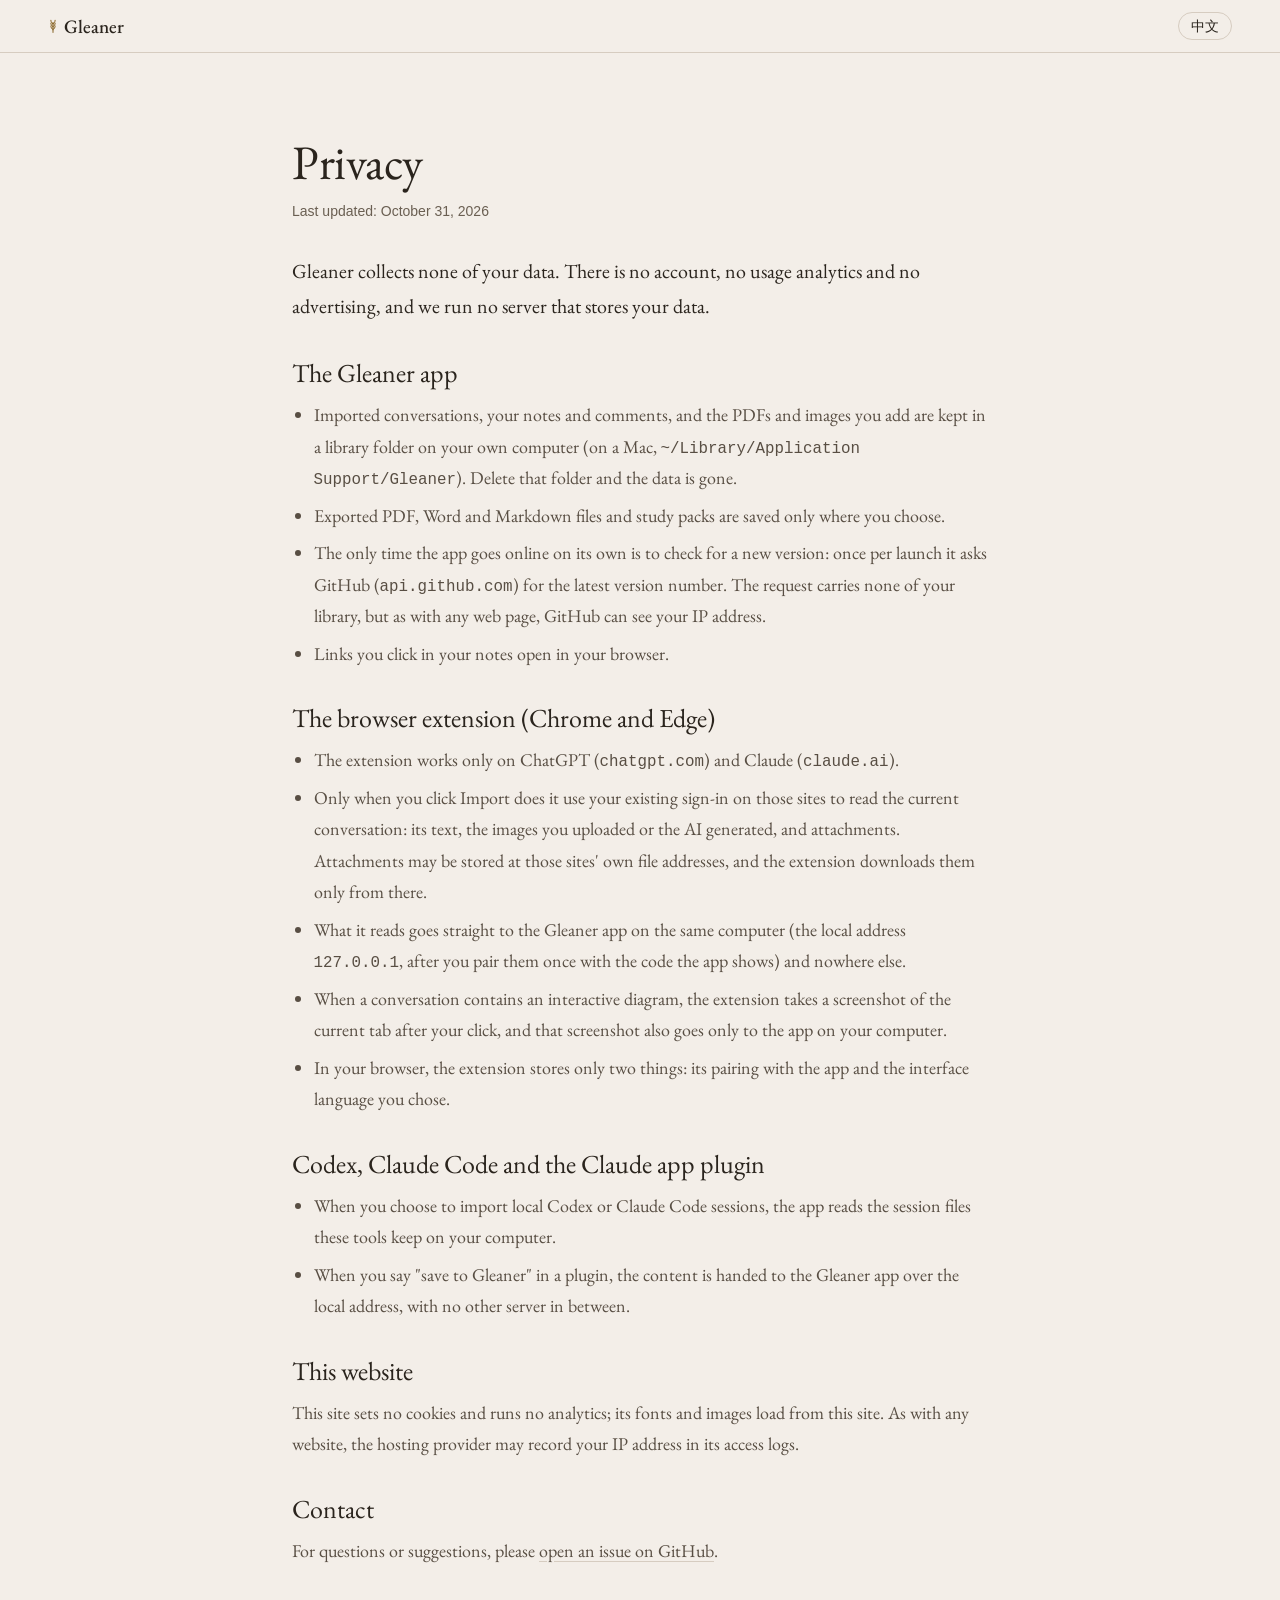
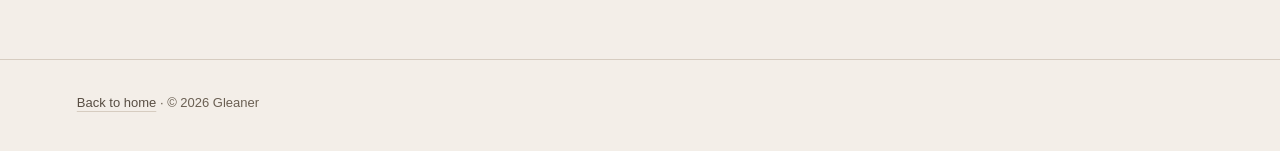
==== privacy.html @ 87c7005b "Gleaner website and README" ====
<!doctype html>
<html lang="zh-CN" data-lang="zh" data-title-zh="隐私说明 · 拾穗" data-title-en="Privacy · Gleaner">
<head>
<meta charset="utf-8">
<meta name="viewport" content="width=device-width, initial-scale=1">
<title>隐私说明 · 拾穗</title>
<meta name="description" content="拾穗（Gleaner）不收集你的任何数据：对话和笔记只存在你自己的电脑上。Gleaner collects none of your data: conversations and notes stay on your own computer.">
<link rel="icon" type="image/png" href="img/favicon.png">
<link rel="stylesheet" href="fonts.css">
<link rel="stylesheet" href="tokens.css">
<link rel="stylesheet" href="site.css">
<script src="lang.js" defer></script>
</head>
<body>
<a class="skip" href="#main"><span lang="zh-CN">跳到正文</span><span lang="en">Skip to content</span></a>

<header class="top on-paper">
  <a class="mark" href="./" aria-label="Gleaner">
    <svg class="ear" viewBox="0 0 14 20" aria-hidden="true"><path d="M7 19V5M7 7c-2-1-3-3-3-5M7 7c2-1 3-3 3-5M7 11c-2-1-3-3-3-5M7 11c2-1 3-3 3-5M7 15c-2-1-3-3-3-5M7 15c2-1 3-3 3-5"/></svg>
    <span>Gleaner</span>
  </a>
  <button class="lang" type="button" data-switch>
    <span lang="zh-CN">English</span><span lang="en">中文</span>
  </button>
</header>

<!-- 扩展上架商店要有隐私说明页。内容按代码实际情况写（2026-10-31）：App 唯一主动联网的是检查新版本（apps/desktop/src/main/update-check.ts）；
     扩展权限见 apps/extension/wxt.config.ts。改了联网行为或扩展权限时同步改这里 -->
<main id="main">
  <article class="doc">
    <h1><span lang="zh-CN">隐私说明</span><span lang="en">Privacy</span></h1>
    <p class="updated"><span lang="zh-CN">最后更新：2026 年 10 月 31 日</span><span lang="en">Last updated: October 31, 2026</span></p>

    <p class="lead">
      <span lang="zh-CN">拾穗不收集你的任何数据。没有账号，没有使用统计，没有广告；我们也没有用来存放你数据的服务器。</span>
      <span lang="en">Gleaner collects none of your data. There is no account, no usage analytics and no advertising, and we run no server that stores your data.</span>
    </p>

    <h2><span lang="zh-CN">拾穗 App</span><span lang="en">The Gleaner app</span></h2>
    <ul>
      <li>
        <span lang="zh-CN">导入的对话、你的笔记和备注、加进来的 PDF 和图片，都存在你自己电脑上的资料库文件夹里（Mac 上是 <code>~/Library/Application Support/Gleaner</code>）。删掉这个文件夹，数据就全部删除了。</span>
        <span lang="en">Imported conversations, your notes and comments, and the PDFs and images you add are kept in a library folder on your own computer (on a Mac, <code>~/Library/Application Support/Gleaner</code>). Delete that folder and the data is gone.</span>
      </li>
      <li>
        <span lang="zh-CN">导出的 PDF、Word、Markdown 和学习笔记包，只保存到你选的位置。</span>
        <span lang="en">Exported PDF, Word and Markdown files and study packs are saved only where you choose.</span>
      </li>
      <li>
        <span lang="zh-CN">App 唯一主动联网的地方是检查新版本：每次启动时向 GitHub（<code>api.github.com</code>）查询一次最新的版本号。这次请求不带任何资料库内容，但和打开任何网页一样，GitHub 能看到你的 IP 地址。</span>
        <span lang="en">The only time the app goes online on its own is to check for a new version: once per launch it asks GitHub (<code>api.github.com</code>) for the latest version number. The request carries none of your library, but as with any web page, GitHub can see your IP address.</span>
      </li>
      <li>
        <span lang="zh-CN">你在笔记里点链接时，链接用你的浏览器打开。</span>
        <span lang="en">Links you click in your notes open in your browser.</span>
      </li>
    </ul>

    <h2><span lang="zh-CN">浏览器扩展（Chrome、Edge）</span><span lang="en">The browser extension (Chrome and Edge)</span></h2>
    <ul>
      <li>
        <span lang="zh-CN">扩展只在 ChatGPT（<code>chatgpt.com</code>）和 Claude（<code>claude.ai</code>）的网页上工作。</span>
        <span lang="en">The extension works only on ChatGPT (<code>chatgpt.com</code>) and Claude (<code>claude.ai</code>).</span>
      </li>
      <li>
        <span lang="zh-CN">只有你点"导入"时，它才用你在这些网站已经登录的身份，读取当前这段对话：文字、你上传的和 AI 生成的图片、附件。附件可能存放在这些网站自己的文件地址上，扩展也只从那里下载。</span>
        <span lang="en">Only when you click Import does it use your existing sign-in on those sites to read the current conversation: its text, the images you uploaded or the AI generated, and attachments. Attachments may be stored at those sites' own file addresses, and the extension downloads them only from there.</span>
      </li>
      <li>
        <span lang="zh-CN">读到的内容直接交给同一台电脑上的拾穗 App（本机地址 <code>127.0.0.1</code>，第一次使用时要输入 App 显示的配对码），不会发到其他任何地方。</span>
        <span lang="en">What it reads goes straight to the Gleaner app on the same computer (the local address <code>127.0.0.1</code>, after you pair them once with the code the app shows) and nowhere else.</span>
      </li>
      <li>
        <span lang="zh-CN">导入带交互图示的对话时，扩展会在你点击之后给当前标签页截一张图，截图同样只交给本机的 App。</span>
        <span lang="en">When a conversation contains an interactive diagram, the extension takes a screenshot of the current tab after your click, and that screenshot also goes only to the app on your computer.</span>
      </li>
      <li>
        <span lang="zh-CN">扩展在浏览器里只保存两样东西：和 App 的配对凭据，以及你选的界面语言。</span>
        <span lang="en">In your browser, the extension stores only two things: its pairing with the app and the interface language you chose.</span>
      </li>
    </ul>

    <h2><span lang="zh-CN">Codex、Claude Code 和 Claude 应用插件</span><span lang="en">Codex, Claude Code and the Claude app plugin</span></h2>
    <ul>
      <li>
        <span lang="zh-CN">你选择导入本机的 Codex、Claude Code 会话时，App 读取这两个工具保存在你电脑上的会话文件。</span>
        <span lang="en">When you choose to import local Codex or Claude Code sessions, the app reads the session files these tools keep on your computer.</span>
      </li>
      <li>
        <span lang="zh-CN">在插件里说"存到拾穗"时，内容通过本机地址交给拾穗 App，不经过别的服务器。</span>
        <span lang="en">When you say "save to Gleaner" in a plugin, the content is handed to the Gleaner app over the local address, with no other server in between.</span>
      </li>
    </ul>

    <h2><span lang="zh-CN">这个网站</span><span lang="en">This website</span></h2>
    <p>
      <span lang="zh-CN">本站不用 Cookie，不做访问统计，字体和图片都从本站加载。和所有网站一样，托管网站的服务商可能会在访问日志里记下你的 IP 地址。</span>
      <span lang="en">This site sets no cookies and runs no analytics; its fonts and images load from this site. As with any website, the hosting provider may record your IP address in its access logs.</span>
    </p>

    <h2><span lang="zh-CN">联系</span><span lang="en">Contact</span></h2>
    <p data-contact>
      <span lang="zh-CN">有问题或建议，请在 <a class="link" href="https://github.com/Thomas-Melonesoda/gleaner/issues">GitHub 上提出</a>。</span>
      <span lang="en">For questions or suggestions, please <a class="link" href="https://github.com/Thomas-Melonesoda/gleaner/issues">open an issue on GitHub</a>.</span>
    </p>
  </article>
</main>

<footer class="foot">
  <p><a class="link" href="./"><span lang="zh-CN">返回主页</span><span lang="en">Back to home</span></a> · © 2026 Gleaner</p>
</footer>
</body>
</html>
---- fonts.css ----
/* noto-serif-sc-[4]-400-normal */
@font-face {
  font-family: 'Noto Serif SC';
  font-style: normal;
  font-display: swap;
  font-weight: 400;
  src: url(./fonts/noto-serif-sc/noto-serif-sc-4-400-normal.woff2) format('woff2');
  unicode-range: U+1f1e9-1f1f5,U+1f1f7-1f1ff,U+1f21a,U+1f232,U+1f234-1f237,U+1f250-1f251,U+1f300,U+1f302-1f308,U+1f30a-1f311,U+1f315,U+1f319-1f320,U+1f324,U+1f327,U+1f32a,U+1f32c-1f32d,U+1f330-1f357,U+1f359-1f37e;
}

/* noto-serif-sc-[5]-400-normal */
@font-face {
  font-family: 'Noto Serif SC';
  font-style: normal;
  font-display: swap;
  font-weight: 400;
  src: url(./fonts/noto-serif-sc/noto-serif-sc-5-400-normal.woff2) format('woff2');
  unicode-range: U+fee3,U+fef3,U+ff03-ff04,U+ff07,U+ff0a,U+ff17-ff19,U+ff1c-ff1d,U+ff20-ff3a,U+ff3c,U+ff3e-ff5b,U+ff5d,U+ff61-ff65,U+ff67-ff6a,U+ff6c,U+ff6f-ff78,U+ff7a-ff7d,U+ff80-ff84,U+ff86,U+ff89-ff8e,U+ff92,U+ff97-ff9b,U+ff9d-ff9f,U+ffe0-ffe4,U+ffe6,U+ffe9,U+ffeb,U+ffed,U+fffc,U+1f004,U+1f170-1f171,U+1f192-1f195,U+1f198-1f19a,U+1f1e6-1f1e8;
}

/* noto-serif-sc-[6]-400-normal */
@font-face {
  font-family: 'Noto Serif SC';
  font-style: normal;
  font-display: swap;
  font-weight: 400;
  src: url(./fonts/noto-serif-sc/noto-serif-sc-6-400-normal.woff2) format('woff2');
  unicode-range: U+f0a7,U+f0b2,U+f0b7,U+f0c9,U+f0d8,U+f0da,U+f0dc-f0dd,U+f0e0,U+f0e6,U+f0eb,U+f0fc,U+f101,U+f104-f105,U+f107,U+f10b,U+f11b,U+f14b,U+f18a,U+f193,U+f1d6-f1d7,U+f244,U+f27a,U+f296,U+f2ae,U+f471,U+f4b3,U+f610-f611,U+f880-f881,U+f8ec,U+f8f5,U+f8ff,U+f901,U+f90a,U+f92c-f92d,U+f934,U+f937,U+f941,U+f965,U+f967,U+f969,U+f96b,U+f96f,U+f974,U+f978-f979,U+f97e,U+f981,U+f98a,U+f98e,U+f997,U+f99c,U+f9b2,U+f9b5,U+f9ba,U+f9be,U+f9ca,U+f9d0-f9d1,U+f9dd,U+f9e0-f9e1,U+f9e4,U+f9f7,U+fa00-fa01,U+fa08,U+fa0a,U+fa11,U+fb01-fb02,U+fdfc,U+fe0e,U+fe30-fe31,U+fe33-fe44,U+fe49-fe52,U+fe54-fe57,U+fe59-fe66,U+fe68-fe6b,U+fe8e,U+fe92-fe93,U+feae,U+feb8,U+fecb-fecc,U+fee0;
}

/* noto-serif-sc-[21]-400-normal */
@font-face {
  font-family: 'Noto Serif SC';
  font-style: normal;
  font-display: swap;
  font-weight: 400;
  src: url(./fonts/noto-serif-sc/noto-serif-sc-21-400-normal.woff2) format('woff2');
  unicode-range: U+9f83,U+9f85-9f8d,U+9f90-9f91,U+9f94-9f96,U+9f98,U+9f9b-9f9c,U+9f9e,U+9fa0,U+9fa2,U+9ff0-9fff,U+a001,U+a007,U+a025,U+a046-a047,U+a057,U+a072,U+a078-a079,U+a083,U+a085,U+a100,U+a118,U+a132,U+a134,U+a1f4,U+a242,U+a4a6,U+a4aa,U+a4b0-a4b1,U+a4b3,U+a9c1-a9c2,U+ac00-ac01,U+ac04,U+ac08,U+ac10-ac11,U+ac13-ac16,U+ac19,U+ac1c-ac1d,U+ac24,U+ac70-ac71,U+ac74,U+ac77-ac78,U+ac80-ac81,U+ac83,U+ac8c,U+ac90,U+ac9f-aca0,U+aca8-aca9,U+acac,U+acb0,U+acbd,U+acc1,U+acc4,U+ace0-ace1,U+ace4,U+ace8,U+acf3,U+acf5,U+acfc-acfd,U+ad00,U+ad0c,U+ad11,U+ad1c,U+ad34,U+ad50,U+ad64,U+ad6c,U+ad70,U+ad74,U+ad7f,U+ad81,U+ad8c,U+adc0,U+adc8,U+addc,U+ade0,U+adf8-adf9,U+adfc,U+ae00,U+ae08-ae09,U+ae0b,U+ae30,U+ae34,U+ae38,U+ae40,U+ae4a,U+ae4c,U+ae54,U+ae68,U+aebc,U+aed8,U+af2c-af2d;
}

/* noto-serif-sc-[22]-400-normal */
@font-face {
  font-family: 'Noto Serif SC';
  font-style: normal;
  font-display: swap;
  font-weight: 400;
  src: url(./fonts/noto-serif-sc/noto-serif-sc-22-400-normal.woff2) format('woff2');
  unicode-range: U+9e30-9e33,U+9e35-9e3b,U+9e3e,U+9e40-9e44,U+9e46-9e4e,U+9e51,U+9e53,U+9e55-9e58,U+9e5a-9e5c,U+9e5e-9e63,U+9e66-9e6e,U+9e71,U+9e73,U+9e75,U+9e78-9e79,U+9e7c-9e7e,U+9e82,U+9e86-9e88,U+9e8b-9e8c,U+9e90-9e91,U+9e93,U+9e95,U+9e97,U+9e9d,U+9ea4-9ea5,U+9ea9-9eaa,U+9eb4-9eb5,U+9eb8-9eba,U+9ebc-9ebf,U+9ec3,U+9ec9,U+9ecd,U+9ed0,U+9ed2-9ed3,U+9ed5-9ed6,U+9ed9,U+9edc-9edd,U+9edf-9ee0,U+9ee2,U+9ee5,U+9ee7-9eea,U+9eef,U+9ef1,U+9ef3-9ef4,U+9ef6,U+9ef9,U+9efb-9efc,U+9efe,U+9f0b,U+9f0d,U+9f10,U+9f14,U+9f17,U+9f19,U+9f22,U+9f29,U+9f2c,U+9f2f,U+9f31,U+9f37,U+9f39,U+9f3d-9f3e,U+9f41,U+9f4a-9f4b,U+9f51-9f52,U+9f61-9f63,U+9f66-9f67,U+9f80-9f81;
}

/* noto-serif-sc-[23]-400-normal */
@font-face {
  font-family: 'Noto Serif SC';
  font-style: normal;
  font-display: swap;
  font-weight: 400;
  src: url(./fonts/noto-serif-sc/noto-serif-sc-23-400-normal.woff2) format('woff2');
  unicode-range: U+9c82-9c83,U+9c85-9c8c,U+9c8e-9c92,U+9c94-9c9b,U+9c9e-9ca3,U+9ca5-9ca7,U+9ca9,U+9cab,U+9cad-9cae,U+9cb1-9cb7,U+9cb9-9cbd,U+9cbf-9cc0,U+9cc3,U+9cc5-9cc7,U+9cc9-9cd1,U+9cd3-9cda,U+9cdc-9cdd,U+9cdf,U+9ce1-9ce3,U+9ce5,U+9ce9,U+9cee-9cef,U+9cf3-9cf4,U+9cf6,U+9cfc-9cfd,U+9d02,U+9d08-9d09,U+9d12,U+9d1b,U+9d1e,U+9d26,U+9d28,U+9d37,U+9d3b,U+9d3f,U+9d51,U+9d59,U+9d5c-9d5d,U+9d5f-9d61,U+9d6c,U+9d70,U+9d72,U+9d7a,U+9d7e,U+9d84,U+9d89,U+9d8f,U+9d92,U+9daf,U+9db4,U+9db8,U+9dbc,U+9dc4,U+9dc7,U+9dc9,U+9dd7,U+9ddf,U+9df2,U+9df9-9dfa,U+9e0a,U+9e11,U+9e1a,U+9e1e,U+9e20,U+9e22,U+9e28-9e2c,U+9e2e-9e2f;
}

/* noto-serif-sc-[24]-400-normal */
@font-face {
  font-family: 'Noto Serif SC';
  font-style: normal;
  font-display: swap;
  font-weight: 400;
  src: url(./fonts/noto-serif-sc/noto-serif-sc-24-400-normal.woff2) format('woff2');
  unicode-range: U+9a80,U+9a83,U+9a85,U+9a88-9a8a,U+9a8d-9a8e,U+9a90,U+9a92-9a93,U+9a95-9a96,U+9a98-9a99,U+9a9b-9aa2,U+9aa5,U+9aa7,U+9aaf-9ab1,U+9ab5-9ab6,U+9ab9-9aba,U+9ac0-9ac4,U+9ac8,U+9acb-9acc,U+9ace-9acf,U+9ad1-9ad2,U+9ad9,U+9adf,U+9ae1,U+9ae3,U+9aea-9aeb,U+9aed-9aef,U+9af4,U+9af9,U+9afb,U+9b03-9b04,U+9b06,U+9b08,U+9b0d,U+9b0f-9b10,U+9b13,U+9b18,U+9b1a,U+9b1f,U+9b22-9b23,U+9b25,U+9b27-9b28,U+9b2a,U+9b2f,U+9b31-9b32,U+9b3b,U+9b43,U+9b46-9b49,U+9b4d-9b4e,U+9b51,U+9b56,U+9b58,U+9b5a,U+9b5c,U+9b5f,U+9b61-9b62,U+9b6f,U+9b77,U+9b80,U+9b88,U+9b8b,U+9b8e,U+9b91,U+9b9f-9ba0,U+9ba8,U+9baa-9bab,U+9bad-9bae,U+9bb0-9bb1,U+9bb8,U+9bc9-9bca,U+9bd3,U+9bd6,U+9bdb,U+9be8,U+9bf0-9bf1,U+9c02,U+9c10,U+9c15,U+9c24,U+9c2d,U+9c32,U+9c39,U+9c3b,U+9c40,U+9c47-9c49,U+9c53,U+9c57,U+9c64,U+9c72,U+9c77-9c78,U+9c7b,U+9c7f-9c80;
}

/* noto-serif-sc-[25]-400-normal */
@font-face {
  font-family: 'Noto Serif SC';
  font-style: normal;
  font-display: swap;
  font-weight: 400;
  src: url(./fonts/noto-serif-sc/noto-serif-sc-25-400-normal.woff2) format('woff2');
  unicode-range: U+98dd,U+98e1-98e2,U+98e7-98ea,U+98ec,U+98ee-98ef,U+98f2,U+98f4,U+98fc-98fe,U+9903,U+9905,U+9908,U+990a,U+990c-990d,U+9913-9914,U+9918,U+991a-991b,U+991e,U+9921,U+9928,U+992c,U+992e,U+9935,U+9938-9939,U+993d-993e,U+9945,U+994b-994c,U+9951-9952,U+9954-9955,U+9957,U+995e,U+9963,U+9966-9969,U+996b-996c,U+996f,U+9974-9975,U+9977-9979,U+997d-997e,U+9980-9981,U+9983-9984,U+9987,U+998a-998b,U+998d-9991,U+9993-9995,U+9997-9998,U+99a5,U+99ab,U+99ad-99ae,U+99b1,U+99b3-99b4,U+99bc,U+99bf,U+99c1,U+99c3-99c6,U+99cc,U+99d0,U+99d2,U+99d5,U+99db,U+99dd,U+99e1,U+99ed,U+99f1,U+99ff,U+9a01,U+9a03-9a04,U+9a0e-9a0f,U+9a11-9a13,U+9a19,U+9a1b,U+9a28,U+9a2b,U+9a30,U+9a32,U+9a37,U+9a40,U+9a45,U+9a4a,U+9a4d-9a4e,U+9a52,U+9a55,U+9a57,U+9a5a-9a5b,U+9a5f,U+9a62,U+9a65,U+9a69,U+9a6b,U+9a6e,U+9a75,U+9a77-9a7a,U+9a7d;
}

/* noto-serif-sc-[26]-400-normal */
@font-face {
  font-family: 'Noto Serif SC';
  font-style: normal;
  font-display: swap;
  font-weight: 400;
  src: url(./fonts/noto-serif-sc/noto-serif-sc-26-400-normal.woff2) format('woff2');
  unicode-range: U+975b-975c,U+9763,U+9765-9766,U+976c-976d,U+9773,U+9776,U+977a,U+977c,U+9784-9785,U+978e-978f,U+9791-9792,U+9794-9795,U+9798,U+979a,U+979e,U+97a3,U+97a5-97a6,U+97a8,U+97ab-97ac,U+97ae-97af,U+97b2,U+97b4,U+97c6,U+97cb-97cc,U+97d3,U+97d8,U+97dc,U+97e1,U+97ea-97eb,U+97ee,U+97fb,U+97fe-97ff,U+9801-9803,U+9805-9806,U+9808,U+980c,U+9810-9814,U+9817-9818,U+981e,U+9820-9821,U+9824,U+9828,U+982b-982d,U+9830,U+9834,U+9838-9839,U+983c,U+9846,U+984d-984f,U+9851-9852,U+9854-9855,U+9857-9858,U+985a-985b,U+9862-9863,U+9865,U+9867,U+986b,U+986f-9871,U+9877-9878,U+987c,U+9880,U+9883,U+9885,U+9889,U+988b-988f,U+9893-9895,U+9899-989b,U+989e-989f,U+98a1-98a2,U+98a5-98a7,U+98a9,U+98af,U+98b1,U+98b6,U+98ba,U+98be,U+98c3-98c4,U+98c6-98c8,U+98cf-98d6,U+98da-98db;
}

/* noto-serif-sc-[27]-400-normal */
@font-face {
  font-family: 'Noto Serif SC';
  font-style: normal;
  font-display: swap;
  font-weight: 400;
  src: url(./fonts/noto-serif-sc/noto-serif-sc-27-400-normal.woff2) format('woff2');
  unicode-range: U+95c4-95ca,U+95cc-95cd,U+95d4-95d6,U+95d8,U+95e1-95e2,U+95e9,U+95f0-95f1,U+95f3,U+95f6,U+95fc,U+95fe-95ff,U+9602-9604,U+9606-960d,U+960f,U+9611-9613,U+9615-9617,U+9619-961b,U+961d,U+9621,U+9628,U+962f,U+963c-963e,U+9641-9642,U+9649,U+9654,U+965b-965f,U+9661,U+9663,U+9665,U+9667-9668,U+966c,U+9670,U+9672-9674,U+9678,U+967a,U+967d,U+9682,U+9685,U+9688,U+968a,U+968d-968e,U+9695,U+9697-9698,U+969e,U+96a0,U+96a3-96a4,U+96a8,U+96aa,U+96b0-96b1,U+96b3-96b4,U+96b7-96b9,U+96bb-96bd,U+96c9,U+96cb,U+96ce,U+96d1-96d2,U+96d6,U+96d9,U+96db-96dc,U+96de,U+96e0,U+96e3,U+96e9,U+96eb,U+96f0-96f2,U+96f9,U+96ff,U+9701-9702,U+9705,U+9708,U+970a,U+970e-970f,U+9711,U+9719,U+9727,U+972a,U+972d,U+9730,U+973d,U+9742,U+9744,U+9748-9749,U+9750-9751,U+975a;
}

/* noto-serif-sc-[28]-400-normal */
@font-face {
  font-family: 'Noto Serif SC';
  font-style: normal;
  font-display: swap;
  font-weight: 400;
  src: url(./fonts/noto-serif-sc/noto-serif-sc-28-400-normal.woff2) format('woff2');
  unicode-range: U+94f5,U+94f7,U+94f9,U+94fb-94fd,U+94ff,U+9503-9504,U+9506-9507,U+9509-950a,U+950d-950f,U+9511-9518,U+951a-9520,U+9522,U+9528-952d,U+9530-953a,U+953c-953f,U+9543-9546,U+9548-9550,U+9552-9555,U+9557-955b,U+955d-9568,U+956a-956d,U+9570-9574,U+9583,U+9586,U+9589,U+958e-958f,U+9591-9592,U+9594,U+9598-9599,U+959e-95a0,U+95a2-95a6,U+95a8-95b2,U+95b4,U+95b8-95c3;
}

/* noto-serif-sc-[29]-400-normal */
@font-face {
  font-family: 'Noto Serif SC';
  font-style: normal;
  font-display: swap;
  font-weight: 400;
  src: url(./fonts/noto-serif-sc/noto-serif-sc-29-400-normal.woff2) format('woff2');
  unicode-range: U+941c-942b,U+942d-942e,U+9432-9433,U+9435,U+9438,U+943a,U+943e,U+9444,U+944a,U+9451-9452,U+945a,U+9462-9463,U+9465,U+9470-9487,U+948a-9492,U+9494-9498,U+949a,U+949c-949d,U+94a1,U+94a3-94a4,U+94a8,U+94aa-94ad,U+94af,U+94b2,U+94b4-94ba,U+94bc-94c0,U+94c4,U+94c6-94db,U+94de-94ec,U+94ee-94f1,U+94f3;
}

/* noto-serif-sc-[30]-400-normal */
@font-face {
  font-family: 'Noto Serif SC';
  font-style: normal;
  font-display: swap;
  font-weight: 400;
  src: url(./fonts/noto-serif-sc/noto-serif-sc-30-400-normal.woff2) format('woff2');
  unicode-range: U+92ec-92ed,U+92f0,U+92f3,U+92f8,U+92fc,U+9304,U+9306,U+9310,U+9312,U+9315,U+9318,U+931a,U+931e,U+9320-9322,U+9324,U+9326-9329,U+932b-932c,U+932f,U+9331-9332,U+9335-9336,U+933e,U+9340-9341,U+934a-9360,U+9362-9363,U+9365-936b,U+936e,U+9375,U+937e,U+9382,U+938a,U+938c,U+938f,U+9393-9394,U+9396-9397,U+939a,U+93a2,U+93a7,U+93ac-93cd,U+93d0-93d1,U+93d6-93d8,U+93de-93df,U+93e1-93e2,U+93e4,U+93f8,U+93fb,U+93fd,U+940e-941a;
}

/* noto-serif-sc-[31]-400-normal */
@font-face {
  font-family: 'Noto Serif SC';
  font-style: normal;
  font-display: swap;
  font-weight: 400;
  src: url(./fonts/noto-serif-sc/noto-serif-sc-31-400-normal.woff2) format('woff2');
  unicode-range: U+9163-9164,U+9169,U+9170,U+9172,U+9174,U+9179-917a,U+917d-917e,U+9182-9183,U+9185,U+918c-918d,U+9190-9191,U+919a,U+919c,U+91a1-91a4,U+91a8,U+91aa-91af,U+91b4-91b5,U+91b8,U+91ba,U+91be,U+91c0-91c1,U+91c6,U+91c8,U+91cb,U+91d0,U+91d2,U+91d7-91d8,U+91dd,U+91e3,U+91e6-91e7,U+91ed,U+91f0,U+91f5,U+91f9,U+9200,U+9205,U+9207-920a,U+920d-920e,U+9210,U+9214-9215,U+921c,U+921e,U+9221,U+9223-9227,U+9229-922a,U+922d,U+9234-9235,U+9237,U+9239-923a,U+923c-9240,U+9244-9246,U+9249,U+924e-924f,U+9251,U+9253,U+9257,U+925b,U+925e,U+9262,U+9264-9266,U+9268,U+926c,U+926f,U+9271,U+927b,U+927e,U+9280,U+9283,U+9285-928a,U+928e,U+9291,U+9293,U+9296,U+9298,U+929c-929d,U+92a8,U+92ab-92ae,U+92b3,U+92b6-92b7,U+92b9,U+92c1,U+92c5-92c6,U+92c8,U+92cc,U+92d0,U+92d2,U+92e4,U+92ea;
}

/* noto-serif-sc-[32]-400-normal */
@font-face {
  font-family: 'Noto Serif SC';
  font-style: normal;
  font-display: swap;
  font-weight: 400;
  src: url(./fonts/noto-serif-sc/noto-serif-sc-32-400-normal.woff2) format('woff2');
  unicode-range: U+9004,U+900b,U+9011,U+9015-9016,U+901e,U+9021,U+9026,U+902d,U+902f,U+9031,U+9035-9036,U+9039-903a,U+9041,U+9044-9046,U+904a,U+904f-9052,U+9054-9055,U+9058-9059,U+905b-905e,U+9060-9062,U+9068-9069,U+906f,U+9072,U+9074,U+9076-907a,U+907c-907d,U+9081,U+9083,U+9085,U+9087-908b,U+908f,U+9095,U+9097,U+9099-909b,U+909d,U+90a0-90a1,U+90a8-90a9,U+90ac,U+90b0,U+90b2-90b4,U+90b6,U+90b8,U+90ba,U+90bd-90be,U+90c3-90c5,U+90c7-90c8,U+90cf-90d0,U+90d3,U+90d5,U+90d7,U+90da-90dc,U+90de,U+90e2,U+90e4,U+90e6-90e7,U+90ea-90eb,U+90ef,U+90f4-90f5,U+90f7,U+90fe-9100,U+9104,U+9109,U+910c,U+9112,U+9114-9115,U+9118,U+911c,U+911e,U+9120,U+9122-9123,U+9127,U+912d,U+912f-9132,U+9139-913a,U+9143,U+9146,U+9149-914a,U+914c,U+914e-9150,U+9154,U+9157,U+915a,U+915d-915e,U+9161-9162;
}

/* noto-serif-sc-[33]-400-normal */
@font-face {
  font-family: 'Noto Serif SC';
  font-style: normal;
  font-display: swap;
  font-weight: 400;
  src: url(./fonts/noto-serif-sc/noto-serif-sc-33-400-normal.woff2) format('woff2');
  unicode-range: U+8e41-8e42,U+8e47,U+8e49-8e4b,U+8e50-8e53,U+8e59-8e5a,U+8e5f-8e60,U+8e64,U+8e69,U+8e6c,U+8e70,U+8e74,U+8e76,U+8e7a-8e7c,U+8e7f,U+8e84-8e85,U+8e87,U+8e89,U+8e8b,U+8e8d,U+8e8f-8e90,U+8e94,U+8e99,U+8e9c,U+8e9e,U+8eaa,U+8eac,U+8eb0,U+8eb6,U+8ec0,U+8ec6,U+8eca-8ece,U+8ed2,U+8eda,U+8edf,U+8ee2,U+8eeb,U+8ef8,U+8efb-8efe,U+8f03,U+8f09,U+8f0b,U+8f12-8f15,U+8f1b,U+8f1d,U+8f1f,U+8f29-8f2a,U+8f2f,U+8f36,U+8f38,U+8f3b,U+8f3e-8f3f,U+8f44-8f45,U+8f49,U+8f4d-8f4e,U+8f5f,U+8f6b,U+8f6d,U+8f71-8f73,U+8f75-8f76,U+8f78-8f7a,U+8f7c,U+8f7e,U+8f81-8f82,U+8f84,U+8f87,U+8f8a-8f8b,U+8f8d-8f8f,U+8f94-8f95,U+8f97-8f9a,U+8fa6,U+8fad-8faf,U+8fb2,U+8fb5-8fb7,U+8fba-8fbc,U+8fbf,U+8fc2,U+8fcb,U+8fcd,U+8fd3,U+8fd5,U+8fd7,U+8fda,U+8fe2-8fe5,U+8fe8-8fe9,U+8fee,U+8ff3-8ff4,U+8ff8,U+8ffa;
}

/* noto-serif-sc-[34]-400-normal */
@font-face {
  font-family: 'Noto Serif SC';
  font-style: normal;
  font-display: swap;
  font-weight: 400;
  src: url(./fonts/noto-serif-sc/noto-serif-sc-34-400-normal.woff2) format('woff2');
  unicode-range: U+8cbd,U+8cbf-8cc4,U+8cc7-8cc8,U+8cca,U+8ccd,U+8cd1,U+8cd3,U+8cdb-8cdc,U+8cde,U+8ce0,U+8ce2-8ce4,U+8ce6-8ce8,U+8cea,U+8ced,U+8cf4,U+8cf8,U+8cfa,U+8cfc-8cfd,U+8d04-8d05,U+8d07-8d08,U+8d0a,U+8d0d,U+8d0f,U+8d13-8d14,U+8d16,U+8d1b,U+8d20,U+8d30,U+8d32-8d33,U+8d36,U+8d3b,U+8d3d,U+8d40,U+8d42-8d43,U+8d45-8d46,U+8d48-8d4a,U+8d4d,U+8d51,U+8d53,U+8d55,U+8d59,U+8d5c-8d5d,U+8d5f,U+8d61,U+8d66-8d67,U+8d6a,U+8d6d,U+8d71,U+8d73,U+8d84,U+8d90-8d91,U+8d94-8d95,U+8d99,U+8da8,U+8daf,U+8db1,U+8db5,U+8db8,U+8dba,U+8dbc,U+8dbf,U+8dc2,U+8dc4,U+8dc6,U+8dcb,U+8dce-8dcf,U+8dd6-8dd7,U+8dda-8ddb,U+8dde,U+8de1,U+8de3-8de4,U+8de9,U+8deb-8dec,U+8df0-8df1,U+8df6-8dfd,U+8e05,U+8e07,U+8e09-8e0a,U+8e0c,U+8e0e,U+8e10,U+8e14,U+8e1d-8e1f,U+8e23,U+8e26,U+8e2b-8e31,U+8e34-8e35,U+8e39-8e3a,U+8e3d,U+8e40;
}

/* noto-serif-sc-[35]-400-normal */
@font-face {
  font-family: 'Noto Serif SC';
  font-style: normal;
  font-display: swap;
  font-weight: 400;
  src: url(./fonts/noto-serif-sc/noto-serif-sc-35-400-normal.woff2) format('woff2');
  unicode-range: U+8b80,U+8b83,U+8b8a,U+8b8c,U+8b90,U+8b93,U+8b99-8b9a,U+8ba0,U+8ba3,U+8ba5-8ba7,U+8baa-8bac,U+8bb4-8bb5,U+8bb7,U+8bb9,U+8bc2-8bc3,U+8bc5,U+8bcb-8bcc,U+8bce-8bd0,U+8bd2-8bd4,U+8bd6,U+8bd8-8bd9,U+8bdc,U+8bdf,U+8be3-8be4,U+8be7-8be9,U+8beb-8bec,U+8bee,U+8bf0,U+8bf2-8bf3,U+8bf6,U+8bf9,U+8bfc-8bfd,U+8bff-8c00,U+8c02,U+8c04,U+8c06-8c07,U+8c0c,U+8c0f,U+8c11-8c12,U+8c14-8c1b,U+8c1d-8c21,U+8c24-8c25,U+8c27,U+8c2a-8c2c,U+8c2e-8c30,U+8c32-8c36,U+8c3f,U+8c47-8c4c,U+8c4e-8c50,U+8c54-8c56,U+8c62,U+8c68,U+8c6c,U+8c73,U+8c78,U+8c7a,U+8c82,U+8c85,U+8c89-8c8a,U+8c8d-8c8e,U+8c90,U+8c93-8c94,U+8c98,U+8c9d-8c9e,U+8ca0-8ca2,U+8ca7-8cac,U+8caf-8cb0,U+8cb3-8cb4,U+8cb6-8cb9,U+8cbb-8cbc;
}

/* noto-serif-sc-[36]-400-normal */
@font-face {
  font-family: 'Noto Serif SC';
  font-style: normal;
  font-display: swap;
  font-weight: 400;
  src: url(./fonts/noto-serif-sc/noto-serif-sc-36-400-normal.woff2) format('woff2');
  unicode-range: U+8a15-8a18,U+8a1a-8a1b,U+8a1d,U+8a1f,U+8a22-8a23,U+8a25,U+8a2b,U+8a2d,U+8a31,U+8a33-8a34,U+8a36-8a38,U+8a3a,U+8a3c,U+8a3e,U+8a40-8a41,U+8a46,U+8a48,U+8a50,U+8a52,U+8a54-8a55,U+8a58,U+8a5b,U+8a5d-8a63,U+8a66,U+8a69-8a6b,U+8a6d-8a6e,U+8a70,U+8a72-8a73,U+8a7a,U+8a85,U+8a87,U+8a8a,U+8a8c-8a8d,U+8a90-8a92,U+8a95,U+8a98,U+8aa0-8aa1,U+8aa3-8aa6,U+8aa8-8aa9,U+8aac-8aae,U+8ab0,U+8ab2,U+8ab8-8ab9,U+8abc,U+8abe-8abf,U+8ac7,U+8acf,U+8ad2,U+8ad6-8ad7,U+8adb-8adc,U+8adf,U+8ae1,U+8ae6-8ae8,U+8aeb,U+8aed-8aee,U+8af1,U+8af3-8af4,U+8af7-8af8,U+8afa,U+8afe,U+8b00-8b02,U+8b07,U+8b0a,U+8b0c,U+8b0e,U+8b10,U+8b17,U+8b19,U+8b1b,U+8b1d,U+8b20-8b21,U+8b26,U+8b28,U+8b2c,U+8b33,U+8b39,U+8b3e-8b3f,U+8b41,U+8b45,U+8b49,U+8b4c,U+8b4f,U+8b57-8b58,U+8b5a,U+8b5c,U+8b5e,U+8b60,U+8b6c,U+8b6f-8b70,U+8b72,U+8b74,U+8b77,U+8b7d;
}

/* noto-serif-sc-[37]-400-normal */
@font-face {
  font-family: 'Noto Serif SC';
  font-style: normal;
  font-display: swap;
  font-weight: 400;
  src: url(./fonts/noto-serif-sc/noto-serif-sc-37-400-normal.woff2) format('woff2');
  unicode-range: U+8882,U+8884-8886,U+8888,U+888f,U+8892-8893,U+889b,U+88a2,U+88a4,U+88a6,U+88a8,U+88aa,U+88ae,U+88b1,U+88b4,U+88b7,U+88bc,U+88c0,U+88c6-88c9,U+88ce-88cf,U+88d1-88d3,U+88d8,U+88db-88dd,U+88df,U+88e1-88e3,U+88e5,U+88e8,U+88ec,U+88f0-88f1,U+88f3-88f4,U+88fc-88fe,U+8900,U+8902,U+8906-8907,U+8909-890c,U+8912-8915,U+8918-891b,U+8921,U+8925,U+892b,U+8930,U+8932,U+8934,U+8936,U+893b,U+893d,U+8941,U+894c,U+8955-8956,U+8959,U+895c,U+895e-8960,U+8966,U+896a,U+896c,U+896f-8970,U+8972,U+897b,U+897e,U+8980,U+8983,U+8985,U+8987-8988,U+898c,U+898f,U+8993,U+8997,U+899a,U+89a1,U+89a7,U+89a9-89aa,U+89b2-89b3,U+89b7,U+89c0,U+89c7,U+89ca-89cc,U+89ce-89d1,U+89d6,U+89da,U+89dc,U+89de,U+89e5,U+89e7,U+89eb,U+89ef,U+89f1,U+89f3-89f4,U+89f8,U+89ff,U+8a01-8a03,U+8a07-8a0a,U+8a0e-8a0f,U+8a13;
}

/* noto-serif-sc-[38]-400-normal */
@font-face {
  font-family: 'Noto Serif SC';
  font-style: normal;
  font-display: swap;
  font-weight: 400;
  src: url(./fonts/noto-serif-sc/noto-serif-sc-38-400-normal.woff2) format('woff2');
  unicode-range: U+86f4,U+86f8-86f9,U+86fb,U+86fe,U+8703,U+8706-870a,U+870d,U+8711-8713,U+871a,U+871e,U+8722-8723,U+8725,U+8729,U+872e,U+8731,U+8734,U+8737,U+873a-873b,U+873e-8740,U+8742,U+8747-8748,U+8753,U+8755,U+8757-8758,U+875d,U+875f,U+8762-8766,U+8768,U+876e,U+8770,U+8772,U+8775,U+8778,U+877b-877e,U+8782,U+8785,U+8788,U+878b,U+8793,U+8797,U+879a,U+879e-87a0,U+87a2-87a3,U+87a8,U+87ab-87ad,U+87af,U+87b3,U+87b5,U+87bd,U+87c0,U+87c4,U+87c6,U+87ca-87cb,U+87d1-87d2,U+87db-87dc,U+87de,U+87e0,U+87e5,U+87ea,U+87ec,U+87ee,U+87f2-87f3,U+87fb,U+87fd-87fe,U+8802-8803,U+8805,U+880a-880b,U+880d,U+8813-8816,U+8819,U+881b,U+881f,U+8821,U+8823,U+8831-8832,U+8835-8836,U+8839,U+883b-883c,U+8844,U+8846,U+884a,U+884e,U+8852-8853,U+8855,U+8859,U+885b,U+885d-885e,U+8862,U+8864,U+8869-886a,U+886e-886f,U+8872,U+8879,U+887d-887f;
}

/* noto-serif-sc-[39]-400-normal */
@font-face {
  font-family: 'Noto Serif SC';
  font-style: normal;
  font-display: swap;
  font-weight: 400;
  src: url(./fonts/noto-serif-sc/noto-serif-sc-39-400-normal.woff2) format('woff2');
  unicode-range: U+8548,U+854e,U+8553,U+8556-8557,U+8559,U+855e,U+8561,U+8564-8565,U+8568-856a,U+856d,U+856f-8570,U+8572,U+8576,U+8579-857b,U+8580,U+8585-8586,U+8588,U+858a,U+858f,U+8591,U+8594,U+8599,U+859c,U+85a2,U+85a4,U+85a6,U+85a8-85a9,U+85ab-85ac,U+85ae,U+85b7-85b9,U+85be,U+85c1,U+85c7,U+85cd,U+85d0,U+85d3,U+85d5,U+85dc-85dd,U+85df-85e0,U+85e5-85e6,U+85e8-85ea,U+85f4,U+85f9,U+85fe-85ff,U+8602,U+8605-8607,U+860a-860b,U+8616,U+8618,U+861a,U+8627,U+8629,U+862d,U+8638,U+863c,U+863f,U+864d,U+864f,U+8652-8655,U+865b-865c,U+865f,U+8662,U+8667,U+866c,U+866e,U+8671,U+8675,U+867a-867c,U+867f,U+868b,U+868d,U+8693,U+869c-869d,U+86a1,U+86a3-86a4,U+86a7-86a9,U+86ac,U+86af-86b1,U+86b4-86b6,U+86ba,U+86c0,U+86c4,U+86c6,U+86c9-86ca,U+86cd-86d1,U+86d4,U+86d8,U+86de-86df,U+86e4,U+86e6,U+86e9,U+86ed,U+86ef-86f3;
}

/* noto-serif-sc-[40]-400-normal */
@font-face {
  font-family: 'Noto Serif SC';
  font-style: normal;
  font-display: swap;
  font-weight: 400;
  src: url(./fonts/noto-serif-sc/noto-serif-sc-40-400-normal.woff2) format('woff2');
  unicode-range: U+83c5,U+83c8-83c9,U+83cb,U+83d1,U+83d3-83d6,U+83d8,U+83db,U+83dd,U+83df,U+83e1,U+83e5,U+83ea-83eb,U+83f0,U+83f4,U+83f8-83f9,U+83fb,U+83fd,U+83ff,U+8401,U+8406,U+840a-840b,U+840f,U+8411,U+8418,U+841c,U+8420,U+8422-8424,U+8426,U+8429,U+842c,U+8438-8439,U+843b-843c,U+843f,U+8446-8447,U+8449,U+844e,U+8451-8452,U+8456,U+8459-845a,U+845c,U+8462,U+8466,U+846d,U+846f-8470,U+8473,U+8476-8478,U+847a,U+847d,U+8484-8485,U+8487,U+8489,U+848c,U+848e,U+8490,U+8493-8494,U+8497,U+849b,U+849e-849f,U+84a1,U+84a5,U+84a8,U+84af,U+84b4,U+84b9-84bf,U+84c1-84c2,U+84c5-84c7,U+84ca-84cb,U+84cd,U+84d0-84d1,U+84d3,U+84d6,U+84df-84e0,U+84e2-84e3,U+84e5-84e7,U+84ee,U+84f3,U+84f6,U+84fa,U+84fc,U+84ff-8500,U+850c,U+8511,U+8514-8515,U+8517-8518,U+851f,U+8523,U+8525-8526,U+8529,U+852b,U+852d,U+8532,U+8534-8535,U+8538-853a,U+853c,U+8543,U+8545;
}

/* noto-serif-sc-[41]-400-normal */
@font-face {
  font-family: 'Noto Serif SC';
  font-style: normal;
  font-display: swap;
  font-weight: 400;
  src: url(./fonts/noto-serif-sc/noto-serif-sc-41-400-normal.woff2) format('woff2');
  unicode-range: U+82bc,U+82be,U+82c0-82c2,U+82c4-82c8,U+82ca-82cc,U+82ce,U+82d0,U+82d2-82d3,U+82d5-82d6,U+82d8-82d9,U+82dc-82de,U+82e0-82e4,U+82e7,U+82e9-82eb,U+82ed-82ee,U+82f3-82f4,U+82f7-82f8,U+82fa-8301,U+8306-8308,U+830c-830d,U+830f,U+8311,U+8313-8315,U+8318,U+831a-831b,U+831d,U+8324,U+8327,U+832a,U+832c-832d,U+832f,U+8331-8334,U+833a-833c,U+8340,U+8343-8345,U+8347-8348,U+834a,U+834c,U+834f,U+8351,U+8356,U+8358-835c,U+835e,U+8360,U+8364-8366,U+8368-836a,U+836c-836e,U+8373,U+8378,U+837b-837d,U+837f-8380,U+8382,U+8388,U+838a-838b,U+8392,U+8394,U+8396,U+8398-8399,U+839b-839c,U+83a0,U+83a2-83a3,U+83a8-83aa,U+83ae-83b0,U+83b3-83b4,U+83b6,U+83b8,U+83ba,U+83bc-83bd,U+83bf-83c0,U+83c2;
}

/* noto-serif-sc-[42]-400-normal */
@font-face {
  font-family: 'Noto Serif SC';
  font-style: normal;
  font-display: swap;
  font-weight: 400;
  src: url(./fonts/noto-serif-sc/noto-serif-sc-42-400-normal.woff2) format('woff2');
  unicode-range: U+8166-8169,U+816b,U+816d,U+8171,U+8173-8174,U+8178,U+817c-817d,U+8182,U+8188,U+8191,U+8198-819b,U+81a0,U+81a3,U+81a5-81a6,U+81a9,U+81b6,U+81ba-81bb,U+81bd,U+81bf,U+81c1,U+81c3,U+81c6,U+81c9-81ca,U+81cc-81cd,U+81d1,U+81d3-81d4,U+81d8,U+81db-81dc,U+81de-81df,U+81e5,U+81e7-81e9,U+81eb-81ec,U+81ee-81ef,U+81f5,U+81f8,U+81fa,U+81fc,U+81fe,U+8200-8202,U+8204,U+8208-820a,U+820e-8210,U+8216-8218,U+821b-821c,U+8221-8224,U+8226-8228,U+822b,U+822d,U+822f,U+8232-8234,U+8237-8238,U+823a-823b,U+823e,U+8244,U+8249,U+824b,U+824f,U+8259-825a,U+825f,U+8266,U+8268,U+826e,U+8271,U+8276-8279,U+827d,U+827f,U+8283-8284,U+8288-828a,U+828d-8291,U+8293-8294,U+8296-8298,U+829f-82a1,U+82a3-82a4,U+82a7-82ab,U+82ae,U+82b0,U+82b2,U+82b4-82b6;
}

/* noto-serif-sc-[43]-400-normal */
@font-face {
  font-family: 'Noto Serif SC';
  font-style: normal;
  font-display: swap;
  font-weight: 400;
  src: url(./fonts/noto-serif-sc/noto-serif-sc-43-400-normal.woff2) format('woff2');
  unicode-range: U+8016,U+8018-8019,U+801c,U+801e,U+8026-802a,U+8031,U+8034-8035,U+8037,U+8043,U+804b,U+804d,U+8052,U+8056,U+8059,U+805e,U+8061,U+8068-8069,U+806e-8074,U+8076-8078,U+807c-8080,U+8082,U+8084-8085,U+8088,U+808f,U+8093,U+809c,U+809f,U+80ab,U+80ad-80ae,U+80b1,U+80b6-80b8,U+80bc-80bd,U+80c2,U+80c4,U+80ca,U+80cd,U+80d1,U+80d4,U+80d7,U+80d9-80db,U+80dd,U+80e0,U+80e4-80e5,U+80e7-80ed,U+80ef-80f1,U+80f3-80f4,U+80fc,U+8101,U+8104-8105,U+8107-8108,U+810c-810e,U+8112-8115,U+8117-8119,U+811b-811f,U+8121-8130,U+8132-8134,U+8137,U+8139,U+813f-8140,U+8142,U+8146,U+8148,U+814d-814e,U+8151,U+8153,U+8158-815a,U+815e,U+8160;
}

/* noto-serif-sc-[44]-400-normal */
@font-face {
  font-family: 'Noto Serif SC';
  font-style: normal;
  font-display: swap;
  font-weight: 400;
  src: url(./fonts/noto-serif-sc/noto-serif-sc-44-400-normal.woff2) format('woff2');
  unicode-range: U+7ef0-7ef2,U+7ef6,U+7efa-7efb,U+7efe,U+7f01-7f04,U+7f08,U+7f0a-7f12,U+7f17,U+7f19,U+7f1b-7f1c,U+7f1f,U+7f21-7f23,U+7f25-7f28,U+7f2a-7f33,U+7f35-7f37,U+7f3d,U+7f42,U+7f44-7f45,U+7f4c-7f4d,U+7f52,U+7f54,U+7f58-7f59,U+7f5d,U+7f5f-7f61,U+7f63,U+7f65,U+7f68,U+7f70-7f71,U+7f73-7f75,U+7f77,U+7f79,U+7f7d-7f7e,U+7f85-7f86,U+7f88-7f89,U+7f8b-7f8c,U+7f90-7f91,U+7f94-7f96,U+7f98-7f9b,U+7f9d,U+7f9f,U+7fa3,U+7fa7-7fa9,U+7fac-7fb2,U+7fb4,U+7fb6,U+7fb8,U+7fbc,U+7fbf-7fc0,U+7fc3,U+7fca,U+7fcc,U+7fce,U+7fd2,U+7fd5,U+7fd9-7fdb,U+7fdf,U+7fe3,U+7fe5-7fe7,U+7fe9,U+7feb-7fec,U+7fee-7fef,U+7ff1,U+7ff3-7ff4,U+7ff9-7ffa,U+7ffe,U+8004,U+8006,U+800b,U+800e,U+8011-8012,U+8014;
}

/* noto-serif-sc-[45]-400-normal */
@font-face {
  font-family: 'Noto Serif SC';
  font-style: normal;
  font-display: swap;
  font-weight: 400;
  src: url(./fonts/noto-serif-sc/noto-serif-sc-45-400-normal.woff2) format('woff2');
  unicode-range: U+7dd2,U+7dd4,U+7dd6-7dd8,U+7dda-7de0,U+7de2-7de6,U+7de8-7ded,U+7def,U+7df1-7df5,U+7df7,U+7df9,U+7dfb-7dfc,U+7dfe-7e02,U+7e04,U+7e08-7e0b,U+7e12,U+7e1b,U+7e1e,U+7e20,U+7e22-7e23,U+7e26,U+7e29,U+7e2b,U+7e2e-7e2f,U+7e31,U+7e37,U+7e39-7e3e,U+7e40,U+7e43-7e44,U+7e46-7e47,U+7e4a-7e4b,U+7e4d-7e4e,U+7e51,U+7e54-7e56,U+7e58-7e5b,U+7e5d-7e5e,U+7e61,U+7e66-7e67,U+7e69-7e6b,U+7e6d,U+7e70,U+7e73,U+7e77,U+7e79,U+7e7b-7e7d,U+7e81-7e82,U+7e8c-7e8d,U+7e8f,U+7e92-7e94,U+7e96,U+7e98,U+7e9a-7e9c,U+7e9e-7e9f,U+7ea1,U+7ea3,U+7ea5,U+7ea8-7ea9,U+7eab,U+7ead-7eae,U+7eb0,U+7ebb,U+7ebe,U+7ec0-7ec2,U+7ec9,U+7ecb-7ecc,U+7ed0,U+7ed4,U+7ed7,U+7edb,U+7ee0-7ee2,U+7ee5-7ee6,U+7ee8,U+7eeb;
}

/* noto-serif-sc-[46]-400-normal */
@font-face {
  font-family: 'Noto Serif SC';
  font-style: normal;
  font-display: swap;
  font-weight: 400;
  src: url(./fonts/noto-serif-sc/noto-serif-sc-46-400-normal.woff2) format('woff2');
  unicode-range: U+7ce8,U+7cec,U+7cf0,U+7cf5-7cf9,U+7cfc,U+7cfe,U+7d00,U+7d04-7d0b,U+7d0d,U+7d10-7d14,U+7d17-7d19,U+7d1b-7d1f,U+7d21,U+7d24-7d26,U+7d28-7d2a,U+7d2c-7d2e,U+7d30-7d31,U+7d33,U+7d35-7d36,U+7d38-7d3a,U+7d40,U+7d42-7d44,U+7d46,U+7d4b-7d4c,U+7d4f,U+7d51,U+7d54-7d56,U+7d58,U+7d5b-7d5c,U+7d5e,U+7d61-7d63,U+7d66,U+7d68,U+7d6a-7d6c,U+7d6f,U+7d71-7d73,U+7d75-7d77,U+7d79-7d7a,U+7d7e,U+7d81,U+7d84-7d8b,U+7d8d,U+7d8f,U+7d91,U+7d94,U+7d96,U+7d98-7d9a,U+7d9c-7da0,U+7da2,U+7da6,U+7daa-7db1,U+7db4-7db8,U+7dba-7dbf,U+7dc1,U+7dc4,U+7dc7-7dc8,U+7dca-7dcd,U+7dcf,U+7dd1;
}

/* noto-serif-sc-[47]-400-normal */
@font-face {
  font-family: 'Noto Serif SC';
  font-style: normal;
  font-display: swap;
  font-weight: 400;
  src: url(./fonts/noto-serif-sc/noto-serif-sc-47-400-normal.woff2) format('woff2');
  unicode-range: U+7bd3-7bd4,U+7bd9-7bda,U+7bdd,U+7be0-7be1,U+7be4-7be6,U+7be9-7bea,U+7bef,U+7bf4,U+7bf6,U+7bfc,U+7bfe,U+7c01,U+7c03,U+7c07-7c08,U+7c0a-7c0d,U+7c0f,U+7c11,U+7c15-7c16,U+7c19,U+7c1e-7c21,U+7c23-7c24,U+7c26,U+7c28-7c33,U+7c35,U+7c37-7c3b,U+7c3d-7c3e,U+7c40-7c41,U+7c43,U+7c47-7c48,U+7c4c,U+7c50,U+7c53-7c54,U+7c59,U+7c5f-7c60,U+7c63-7c65,U+7c6c,U+7c6e,U+7c72,U+7c74,U+7c79-7c7a,U+7c7c,U+7c81-7c82,U+7c84-7c85,U+7c88,U+7c8a-7c91,U+7c93-7c96,U+7c99,U+7c9b-7c9e,U+7ca0-7ca2,U+7ca6-7ca9,U+7cac,U+7caf-7cb3,U+7cb5-7cb7,U+7cba-7cbd,U+7cbf-7cc2,U+7cc5,U+7cc7-7cc9,U+7ccc-7ccd,U+7cd7,U+7cdc,U+7cde,U+7ce0,U+7ce4-7ce5,U+7ce7;
}

/* noto-serif-sc-[48]-400-normal */
@font-face {
  font-family: 'Noto Serif SC';
  font-style: normal;
  font-display: swap;
  font-weight: 400;
  src: url(./fonts/noto-serif-sc/noto-serif-sc-48-400-normal.woff2) format('woff2');
  unicode-range: U+7ae6,U+7af4-7af7,U+7afa-7afb,U+7afd-7b0a,U+7b0c,U+7b0e-7b0f,U+7b13,U+7b15-7b16,U+7b18-7b19,U+7b1e-7b20,U+7b22-7b25,U+7b29-7b2b,U+7b2d-7b2e,U+7b30-7b3b,U+7b3e-7b3f,U+7b41-7b42,U+7b44-7b47,U+7b4a,U+7b4c-7b50,U+7b58,U+7b5a,U+7b5c,U+7b60,U+7b66-7b67,U+7b69,U+7b6c-7b6f,U+7b72-7b76,U+7b7b-7b7d,U+7b7f,U+7b82,U+7b85,U+7b87,U+7b8b-7b96,U+7b98-7b99,U+7b9b-7b9f,U+7ba2-7ba4,U+7ba6-7bac,U+7bae-7bb0,U+7bb4,U+7bb7-7bb9,U+7bbb,U+7bc0-7bc1,U+7bc3-7bc4,U+7bc6,U+7bc8-7bcc,U+7bd1;
}

/* noto-serif-sc-[49]-400-normal */
@font-face {
  font-family: 'Noto Serif SC';
  font-style: normal;
  font-display: swap;
  font-weight: 400;
  src: url(./fonts/noto-serif-sc/noto-serif-sc-49-400-normal.woff2) format('woff2');
  unicode-range: U+798b-798e,U+7992,U+7994-7995,U+7997-7998,U+799a-799c,U+799f,U+79a3-79a6,U+79a8-79ac,U+79ae-79b1,U+79b3-79b5,U+79b8,U+79ba,U+79bf,U+79c2,U+79c6,U+79c8,U+79cf,U+79d5-79d6,U+79dd-79de,U+79e3,U+79e7-79e8,U+79eb,U+79ed,U+79f4,U+79f7-79f8,U+79fa,U+79fe,U+7a02-7a03,U+7a05,U+7a0a,U+7a14,U+7a17,U+7a19,U+7a1c,U+7a1e-7a1f,U+7a23,U+7a25-7a26,U+7a2c,U+7a2e,U+7a30-7a32,U+7a36-7a37,U+7a39,U+7a3c,U+7a40,U+7a42,U+7a47,U+7a49,U+7a4c-7a4f,U+7a51,U+7a55,U+7a5b,U+7a5d-7a5e,U+7a62-7a63,U+7a66,U+7a68-7a69,U+7a6b,U+7a70,U+7a78,U+7a80,U+7a85-7a88,U+7a8a,U+7a90,U+7a93-7a96,U+7a98,U+7a9b-7a9c,U+7a9e,U+7aa0-7aa1,U+7aa3,U+7aa8-7aaa,U+7aac-7ab0,U+7ab3,U+7ab8,U+7aba,U+7abd-7abf,U+7ac4-7ac5,U+7ac7-7ac8,U+7aca,U+7ad1-7ad2,U+7ada-7add,U+7ae1,U+7ae4;
}

/* noto-serif-sc-[50]-400-normal */
@font-face {
  font-family: 'Noto Serif SC';
  font-style: normal;
  font-display: swap;
  font-weight: 400;
  src: url(./fonts/noto-serif-sc/noto-serif-sc-50-400-normal.woff2) format('woff2');
  unicode-range: U+784c,U+784e-7854,U+7856-7857,U+7859-785a,U+7865,U+7869-786a,U+786d,U+786f,U+7876-7877,U+787c,U+787e-787f,U+7881,U+7887-7889,U+7893-7894,U+7898-789e,U+78a1,U+78a3,U+78a5,U+78a9,U+78ad,U+78b2,U+78b4,U+78b6,U+78b9-78ba,U+78bc,U+78bf,U+78c3,U+78c9,U+78cb,U+78d0-78d2,U+78d4,U+78d9-78da,U+78dc,U+78de,U+78e1,U+78e5-78e6,U+78ea,U+78ec,U+78ef,U+78f1-78f2,U+78f4,U+78fa-78fb,U+78fe,U+7901-7902,U+7905,U+7907,U+7909,U+790b-790c,U+790e,U+7910,U+7913,U+7919-791b,U+791e-791f,U+7921,U+7924,U+7926,U+792a-792b,U+7934,U+7936,U+7939,U+793b,U+793d,U+7940,U+7942-7943,U+7945-7947,U+7949-794a,U+794c,U+794e-7951,U+7953-7955,U+7957-795a,U+795c,U+795f-7960,U+7962,U+7964,U+7966-7967,U+7969,U+796b,U+796f,U+7972,U+7974,U+7979,U+797b-797c,U+797e-7980,U+7982,U+7986-7987,U+7989-798a;
}

/* noto-serif-sc-[51]-400-normal */
@font-face {
  font-family: 'Noto Serif SC';
  font-style: normal;
  font-display: swap;
  font-weight: 400;
  src: url(./fonts/noto-serif-sc/noto-serif-sc-51-400-normal.woff2) format('woff2');
  unicode-range: U+7722,U+7726,U+7728,U+772b-7730,U+7732-7736,U+7739-773a,U+773d-773f,U+7743,U+7746-7747,U+774c-774f,U+7751-7752,U+7758-775a,U+775c-775e,U+7762,U+7765-7766,U+7768-776a,U+776c-776d,U+7771-7772,U+777a,U+777c-777e,U+7780,U+7785,U+7787,U+778b-778d,U+778f-7791,U+7793,U+779e-77a0,U+77a2,U+77a5,U+77ad,U+77af,U+77b4-77b7,U+77bd-77c0,U+77c2,U+77c5,U+77c7,U+77cd,U+77d6-77d7,U+77d9-77da,U+77dd-77de,U+77e7,U+77ea,U+77ec,U+77ef,U+77f8,U+77fb,U+77fd-77fe,U+7800,U+7803,U+7806,U+7809,U+780f-7812,U+7815,U+7817-7818,U+781a-781f,U+7821-7823,U+7825-7827,U+7829,U+782b-7830,U+7832-7833,U+7835,U+7837,U+7839-783c,U+783e,U+7841-7844,U+7847-7849,U+784b;
}

/* noto-serif-sc-[52]-400-normal */
@font-face {
  font-family: 'Noto Serif SC';
  font-style: normal;
  font-display: swap;
  font-weight: 400;
  src: url(./fonts/noto-serif-sc/noto-serif-sc-52-400-normal.woff2) format('woff2');
  unicode-range: U+7613-7619,U+761b-761d,U+761f-7622,U+7625,U+7627-762a,U+762e-7630,U+7632-7635,U+7638-763a,U+763c-763d,U+763f-7640,U+7642-7643,U+7647-7648,U+764d-764e,U+7652,U+7654,U+7658,U+765a,U+765c,U+765e-765f,U+7661-7663,U+7665,U+7669,U+766c,U+766e-766f,U+7671-7673,U+7675-7676,U+7678-767a,U+767f,U+7681,U+7683,U+7688,U+768a-768c,U+768e,U+7690-7692,U+7695,U+7698,U+769a-769b,U+769d-76a0,U+76a2,U+76a4-76a7,U+76ab-76ac,U+76af-76b0,U+76b2,U+76b4-76b5,U+76ba-76bb,U+76bf,U+76c2-76c3,U+76c5,U+76c9,U+76cc-76ce,U+76dc-76de,U+76e1-76ea,U+76f1,U+76f9-76fb,U+76fd,U+76ff-7700,U+7703-7704,U+7707-7708,U+770c-770f,U+7712,U+7714,U+7716,U+7719-771b,U+771e,U+7721;
}

/* noto-serif-sc-[53]-400-normal */
@font-face {
  font-family: 'Noto Serif SC';
  font-style: normal;
  font-display: swap;
  font-weight: 400;
  src: url(./fonts/noto-serif-sc/noto-serif-sc-53-400-normal.woff2) format('woff2');
  unicode-range: U+750d,U+750f,U+7511,U+7513,U+7515,U+7517,U+7519,U+7521-7527,U+752a,U+752c-752d,U+752f,U+7534,U+7536,U+753a,U+753e,U+7540,U+7544,U+7547-754b,U+754d-754e,U+7550-7553,U+7556-7557,U+755a-755b,U+755d-755e,U+7560,U+7562,U+7564,U+7566-7568,U+756b-756c,U+756f-7573,U+7575,U+7579-757c,U+757e-757f,U+7581-7584,U+7587,U+7589-758e,U+7590,U+7592,U+7594,U+7596,U+7599-759a,U+759d,U+759f-75a0,U+75a3,U+75a5,U+75a8,U+75ac-75ad,U+75b0-75b1,U+75b3-75b5,U+75b8,U+75bd,U+75c1-75c4,U+75c8-75ca,U+75cc-75cd,U+75d4,U+75d6,U+75d9,U+75de,U+75e0,U+75e2-75e4,U+75e6-75ea,U+75f1-75f3,U+75f7,U+75f9-75fa,U+75fc,U+75fe-7601,U+7603,U+7605-7606,U+7608-760e,U+7610-7612;
}

/* noto-serif-sc-[54]-400-normal */
@font-face {
  font-family: 'Noto Serif SC';
  font-style: normal;
  font-display: swap;
  font-weight: 400;
  src: url(./fonts/noto-serif-sc/noto-serif-sc-54-400-normal.woff2) format('woff2');
  unicode-range: U+73f0,U+73f2,U+73f4-73f5,U+73f7,U+73f9-73fa,U+73fc-73fd,U+73ff-7402,U+7404,U+7407-7408,U+740a-740f,U+7418,U+741a-741c,U+741e,U+7424-7425,U+7428-7429,U+742c-7430,U+7432,U+7435-7436,U+7438-743b,U+743e-7441,U+7443-7446,U+7448,U+744a-744b,U+7452,U+7457,U+745b,U+745d,U+7460,U+7462-7465,U+7467-746a,U+746d,U+746f,U+7471,U+7473-7474,U+7477,U+747a,U+747e,U+7481-7482,U+7484,U+7486,U+7488-748b,U+748e-748f,U+7493,U+7498,U+749a,U+749c-74a0,U+74a3,U+74a6,U+74a9-74aa,U+74ae,U+74b0-74b2,U+74b6,U+74b8-74ba,U+74bd,U+74bf,U+74c1,U+74c3,U+74c5,U+74c8,U+74ca,U+74cc,U+74cf,U+74d1-74d2,U+74d4-74d5,U+74d8-74db,U+74de-74e0,U+74e2,U+74e4-74e5,U+74e7-74e9,U+74ee-74ef,U+74f4,U+74ff,U+7501,U+7503,U+7505,U+7508;
}

/* noto-serif-sc-[55]-400-normal */
@font-face {
  font-family: 'Noto Serif SC';
  font-style: normal;
  font-display: swap;
  font-weight: 400;
  src: url(./fonts/noto-serif-sc/noto-serif-sc-55-400-normal.woff2) format('woff2');
  unicode-range: U+72e6,U+72e8,U+72ef-72f0,U+72f2-72f4,U+72f6-72f7,U+72f9-72fb,U+72fd,U+7300-7304,U+7307,U+730a-730c,U+7313-7317,U+731d-7322,U+7327,U+7329,U+732c-732d,U+7330-7331,U+7333,U+7335-7337,U+7339,U+733d-733e,U+7340,U+7342,U+7344-7345,U+734a,U+734d-7350,U+7352,U+7355,U+7357,U+7359,U+735f-7360,U+7362-7363,U+7365,U+7368,U+736c-736d,U+736f-7370,U+7372,U+7374-7376,U+7378,U+737a-737b,U+737d-737e,U+7382-7383,U+7386,U+7388,U+738a,U+738c-7393,U+7395,U+7397-739a,U+739c,U+739e,U+73a0-73a3,U+73a5-73a8,U+73aa,U+73ad,U+73b1,U+73b3,U+73b6-73b7,U+73b9,U+73c2,U+73c5-73c9,U+73cc,U+73ce-73d0,U+73d2,U+73d6,U+73d9,U+73db-73de,U+73e3,U+73e5-73ea,U+73ee-73ef;
}

/* noto-serif-sc-[56]-400-normal */
@font-face {
  font-family: 'Noto Serif SC';
  font-style: normal;
  font-display: swap;
  font-weight: 400;
  src: url(./fonts/noto-serif-sc/noto-serif-sc-56-400-normal.woff2) format('woff2');
  unicode-range: U+71a8,U+71af,U+71b1-71bc,U+71be,U+71c1-71c2,U+71c4,U+71c8-71cb,U+71ce-71d0,U+71d2,U+71d4,U+71d9-71da,U+71dc,U+71df-71e0,U+71e6-71e8,U+71ea,U+71ed-71ee,U+71f4,U+71f6,U+71f9,U+71fb-71fc,U+71ff-7200,U+7207,U+720c-720d,U+7210,U+7216,U+721a-721e,U+7223,U+7228,U+722b,U+722d-722e,U+7230,U+7232,U+723a-723c,U+723e-7242,U+7246,U+724b,U+724d-724e,U+7252,U+7256,U+7258,U+725a,U+725c-725d,U+7260,U+7264-7266,U+726a,U+726c,U+726e-726f,U+7271,U+7273-7274,U+7278,U+727b,U+727d-727e,U+7281-7282,U+7284,U+7287,U+728a,U+728d,U+728f,U+7292,U+729b,U+729f-72a0,U+72a7,U+72ad-72ae,U+72b0-72b5,U+72b7-72b8,U+72ba-72be,U+72c0-72c1,U+72c3,U+72c5-72c6,U+72c8,U+72cc-72ce,U+72d2,U+72d6,U+72db,U+72dd-72df,U+72e1,U+72e5;
}

/* noto-serif-sc-[57]-400-normal */
@font-face {
  font-family: 'Noto Serif SC';
  font-style: normal;
  font-display: swap;
  font-weight: 400;
  src: url(./fonts/noto-serif-sc/noto-serif-sc-57-400-normal.woff2) format('woff2');
  unicode-range: U+700b,U+700d,U+7015,U+7018,U+701b,U+701d-701f,U+7023,U+7026-7028,U+702c,U+702e-7030,U+7035,U+7037,U+7039-703a,U+703c-703e,U+7044,U+7049-704b,U+704f,U+7051,U+7058,U+705a,U+705c-705e,U+7061,U+7064,U+7066,U+706c,U+707d,U+7080-7081,U+7085-7086,U+708a,U+708f,U+7091,U+7094-7095,U+7098-7099,U+709c-709d,U+709f,U+70a4,U+70a9-70aa,U+70af-70b2,U+70b4-70b7,U+70bb,U+70c0,U+70c3,U+70c7,U+70cb,U+70ce-70cf,U+70d4,U+70d9-70da,U+70dc-70dd,U+70e0,U+70e9,U+70ec,U+70f7,U+70fa,U+70fd,U+70ff,U+7104,U+7108-7109,U+710c,U+7110,U+7113-7114,U+7116-7118,U+711c,U+711e,U+7120,U+712e-712f,U+7131,U+713c,U+7142,U+7144-7147,U+7149-714b,U+7150,U+7152,U+7155-7156,U+7159-715a,U+715c,U+7161,U+7165-7166,U+7168-7169,U+716d,U+7173-7174,U+7176,U+7178,U+717a,U+717d,U+717f-7180,U+7184,U+7186-7188,U+7192,U+7198,U+719c,U+71a0,U+71a4-71a5;
}

/* noto-serif-sc-[58]-400-normal */
@font-face {
  font-family: 'Noto Serif SC';
  font-style: normal;
  font-display: swap;
  font-weight: 400;
  src: url(./fonts/noto-serif-sc/noto-serif-sc-58-400-normal.woff2) format('woff2');
  unicode-range: U+6ed9,U+6edb,U+6edd,U+6edf-6ee0,U+6ee2,U+6ee6,U+6eea,U+6eec,U+6eee-6eef,U+6ef2-6ef3,U+6ef7-6efa,U+6efe,U+6f01,U+6f03,U+6f08-6f09,U+6f15-6f16,U+6f19,U+6f22-6f25,U+6f28-6f2a,U+6f2c-6f2d,U+6f2f,U+6f32,U+6f36-6f38,U+6f3f,U+6f43-6f46,U+6f48,U+6f4b,U+6f4e-6f4f,U+6f51,U+6f54-6f57,U+6f59-6f5b,U+6f5e-6f5f,U+6f61,U+6f64-6f67,U+6f69-6f6c,U+6f6f-6f72,U+6f74-6f76,U+6f78-6f7e,U+6f80-6f83,U+6f86,U+6f89,U+6f8b-6f8d,U+6f90,U+6f92,U+6f94,U+6f97-6f98,U+6f9b,U+6fa3-6fa5,U+6fa7,U+6faa,U+6faf,U+6fb1,U+6fb4,U+6fb6,U+6fb9,U+6fc1-6fcb,U+6fd1-6fd3,U+6fd5,U+6fdb,U+6fde-6fe1,U+6fe4,U+6fe9,U+6feb-6fec,U+6fee-6ff1,U+6ffa,U+6ffe,U+7005-7006,U+7009;
}

/* noto-serif-sc-[59]-400-normal */
@font-face {
  font-family: 'Noto Serif SC';
  font-style: normal;
  font-display: swap;
  font-weight: 400;
  src: url(./fonts/noto-serif-sc/noto-serif-sc-59-400-normal.woff2) format('woff2');
  unicode-range: U+6dc3,U+6dc5-6dc6,U+6dc9,U+6dcc,U+6dcf,U+6dd2-6dd3,U+6dd6,U+6dd9-6dde,U+6de0,U+6de4,U+6de6,U+6de8-6dea,U+6dec,U+6def-6df0,U+6df5-6df6,U+6df8,U+6dfa,U+6dfc,U+6e03-6e04,U+6e07-6e09,U+6e0b-6e0c,U+6e0e,U+6e11,U+6e13,U+6e15-6e16,U+6e19-6e1b,U+6e1e-6e1f,U+6e22,U+6e25-6e27,U+6e2b-6e2c,U+6e36-6e37,U+6e39-6e3a,U+6e3c-6e41,U+6e44-6e45,U+6e47,U+6e49-6e4b,U+6e4d-6e4e,U+6e51,U+6e53-6e55,U+6e5c-6e5f,U+6e61-6e63,U+6e65-6e67,U+6e6a-6e6b,U+6e6d-6e70,U+6e72-6e74,U+6e76-6e78,U+6e7c,U+6e80-6e82,U+6e86-6e87,U+6e89,U+6e8d,U+6e8f,U+6e96,U+6e98,U+6e9d-6e9f,U+6ea1,U+6ea5-6ea7,U+6eab,U+6eb1-6eb2,U+6eb4,U+6eb7,U+6ebb-6ebd,U+6ebf-6ec6,U+6ec8-6ec9,U+6ecc,U+6ecf-6ed0,U+6ed3-6ed4,U+6ed7-6ed8;
}

/* noto-serif-sc-[60]-400-normal */
@font-face {
  font-family: 'Noto Serif SC';
  font-style: normal;
  font-display: swap;
  font-weight: 400;
  src: url(./fonts/noto-serif-sc/noto-serif-sc-60-400-normal.woff2) format('woff2');
  unicode-range: U+6cb1-6cb2,U+6cb4-6cb5,U+6cb7,U+6cba,U+6cbc-6cbd,U+6cc1-6cc3,U+6cc5-6cc7,U+6cd0-6cd4,U+6cd6-6cd7,U+6cd9-6cda,U+6cde-6ce0,U+6ce4,U+6ce6,U+6ce9,U+6ceb-6cef,U+6cf1-6cf2,U+6cf6-6cf7,U+6cfa,U+6cfe,U+6d03-6d05,U+6d07-6d08,U+6d0a,U+6d0c,U+6d0e-6d11,U+6d13-6d14,U+6d16,U+6d18-6d1a,U+6d1c,U+6d1f,U+6d22-6d23,U+6d26-6d29,U+6d2b,U+6d2e-6d30,U+6d33,U+6d35-6d36,U+6d38-6d3a,U+6d3c,U+6d3f,U+6d42-6d44,U+6d48-6d49,U+6d4d,U+6d50,U+6d52,U+6d54,U+6d56-6d58,U+6d5a-6d5c,U+6d5e,U+6d60-6d61,U+6d63-6d65,U+6d67,U+6d6c-6d6d,U+6d6f,U+6d75,U+6d7b-6d7d,U+6d87,U+6d8a,U+6d8e,U+6d90-6d9a,U+6d9c-6da0,U+6da2-6da3,U+6da7,U+6daa-6dac,U+6dae,U+6db3-6db4,U+6db6,U+6db8,U+6dbc,U+6dbf,U+6dc2;
}

/* noto-serif-sc-[61]-400-normal */
@font-face {
  font-family: 'Noto Serif SC';
  font-style: normal;
  font-display: swap;
  font-weight: 400;
  src: url(./fonts/noto-serif-sc/noto-serif-sc-61-400-normal.woff2) format('woff2');
  unicode-range: U+6b83-6b86,U+6b89,U+6b8d,U+6b91-6b93,U+6b95,U+6b97-6b98,U+6b9a-6b9b,U+6b9e,U+6ba1-6ba4,U+6ba9-6baa,U+6bad,U+6baf-6bb0,U+6bb2-6bb3,U+6bba-6bbd,U+6bc0,U+6bc2,U+6bc6,U+6bca-6bcc,U+6bce,U+6bd0-6bd1,U+6bd3,U+6bd6-6bd8,U+6bda,U+6be1,U+6be6,U+6bec,U+6bf1,U+6bf3-6bf5,U+6bf9,U+6bfd,U+6c05-6c08,U+6c0d,U+6c10,U+6c15-6c1a,U+6c21,U+6c23-6c26,U+6c29-6c2d,U+6c30-6c33,U+6c35-6c37,U+6c39-6c3a,U+6c3c-6c3f,U+6c46,U+6c4a-6c4c,U+6c4e-6c50,U+6c54,U+6c56,U+6c59-6c5c,U+6c5e,U+6c63,U+6c67-6c69,U+6c6b,U+6c6d,U+6c6f,U+6c72-6c74,U+6c78-6c7a,U+6c7c,U+6c84-6c87,U+6c8b-6c8c,U+6c8f,U+6c91,U+6c93-6c96,U+6c98,U+6c9a,U+6c9d,U+6ca2-6ca4,U+6ca8-6ca9,U+6cac-6cae;
}

/* noto-serif-sc-[62]-400-normal */
@font-face {
  font-family: 'Noto Serif SC';
  font-style: normal;
  font-display: swap;
  font-weight: 400;
  src: url(./fonts/noto-serif-sc/noto-serif-sc-62-400-normal.woff2) format('woff2');
  unicode-range: U+69fe-6a01,U+6a06,U+6a09,U+6a0b,U+6a11,U+6a13,U+6a17-6a19,U+6a1b,U+6a1e,U+6a23,U+6a28-6a29,U+6a2b,U+6a2f-6a30,U+6a35,U+6a38-6a40,U+6a46-6a48,U+6a4a-6a4b,U+6a4e,U+6a50,U+6a52,U+6a5b,U+6a5e,U+6a62,U+6a65-6a67,U+6a6b,U+6a79,U+6a7c,U+6a7e-6a7f,U+6a84,U+6a86,U+6a8e,U+6a90-6a91,U+6a94,U+6a97,U+6a9c,U+6a9e,U+6aa0,U+6aa2,U+6aa4,U+6aa9,U+6aab,U+6aae-6ab0,U+6ab2-6ab3,U+6ab5,U+6ab7-6ab8,U+6aba-6abb,U+6abd,U+6abf,U+6ac2-6ac4,U+6ac6,U+6ac8,U+6acc,U+6ace,U+6ad2-6ad3,U+6ad8-6adc,U+6adf-6ae0,U+6ae4-6ae5,U+6ae7-6ae8,U+6afb,U+6b04-6b05,U+6b0d-6b13,U+6b16-6b17,U+6b19,U+6b24-6b25,U+6b2c,U+6b37-6b39,U+6b3b,U+6b3d,U+6b43,U+6b46,U+6b4e,U+6b50,U+6b53-6b54,U+6b58-6b59,U+6b5b,U+6b60,U+6b69,U+6b6d,U+6b6f-6b70,U+6b73-6b74,U+6b77-6b7a,U+6b80-6b82;
}

/* noto-serif-sc-[63]-400-normal */
@font-face {
  font-family: 'Noto Serif SC';
  font-style: normal;
  font-display: swap;
  font-weight: 400;
  src: url(./fonts/noto-serif-sc/noto-serif-sc-63-400-normal.woff2) format('woff2');
  unicode-range: U+68d3,U+68d7,U+68dd,U+68df,U+68e1,U+68e3-68e4,U+68e6-68ed,U+68ef-68f0,U+68f2,U+68f4,U+68f6-68f7,U+68f9,U+68fb-68fd,U+68ff-6902,U+6906-6908,U+690b,U+6910,U+691a-691c,U+691f-6920,U+6924-6925,U+692a,U+692d,U+6934,U+6939,U+693c-6945,U+694a-694b,U+6952-6954,U+6957,U+6959,U+695b,U+695d,U+695f,U+6962-6964,U+6966,U+6968-696c,U+696e-696f,U+6971,U+6973-6974,U+6978-6979,U+697d,U+697f-6980,U+6985,U+6987-698a,U+698d-698e,U+6994-6999,U+699b,U+69a3-69a4,U+69a6-69a7,U+69ab,U+69ad-69ae,U+69b1,U+69b7,U+69bb-69bc,U+69c1,U+69c3-69c5,U+69c7,U+69ca-69ce,U+69d0-69d1,U+69d3-69d4,U+69d7-69da,U+69e0,U+69e4,U+69e6,U+69ec-69ed,U+69f1-69f3,U+69f8,U+69fa-69fc;
}

/* noto-serif-sc-[64]-400-normal */
@font-face {
  font-family: 'Noto Serif SC';
  font-style: normal;
  font-display: swap;
  font-weight: 400;
  src: url(./fonts/noto-serif-sc/noto-serif-sc-64-400-normal.woff2) format('woff2');
  unicode-range: U+678b-678d,U+678f,U+6792-6793,U+6796,U+6798,U+679e-67a1,U+67a5,U+67a7-67a9,U+67ac-67ad,U+67b0-67b1,U+67b3,U+67b5,U+67b7,U+67b9,U+67bb-67bc,U+67c0-67c1,U+67c3,U+67c5-67ca,U+67d1-67d2,U+67d7-67d9,U+67dd-67df,U+67e2-67e4,U+67e6-67e9,U+67f0,U+67f5,U+67f7-67f8,U+67fa-67fb,U+67fd-67fe,U+6800-6801,U+6803-6804,U+6806,U+6809-680a,U+680c,U+680e,U+6812,U+681d-681f,U+6822,U+6824-6829,U+682b-682d,U+6831-6835,U+683b,U+683e,U+6840-6841,U+6844-6845,U+6849,U+684e,U+6853,U+6855-6856,U+685c-685d,U+685f-6862,U+6864,U+6866-6868,U+686b,U+686f,U+6872,U+6874,U+6877,U+687f,U+6883,U+6886,U+688f,U+689b,U+689f-68a0,U+68a2-68a3,U+68b1,U+68b6,U+68b9-68ba,U+68bc-68bf,U+68c1-68c4,U+68c6,U+68c8,U+68ca,U+68cc,U+68d0-68d1;
}

/* noto-serif-sc-[65]-400-normal */
@font-face {
  font-family: 'Noto Serif SC';
  font-style: normal;
  font-display: swap;
  font-weight: 400;
  src: url(./fonts/noto-serif-sc/noto-serif-sc-65-400-normal.woff2) format('woff2');
  unicode-range: U+6631,U+6633-6634,U+6636,U+663a-663b,U+663d,U+6641,U+6644-6645,U+6649,U+664c,U+664f,U+6654,U+6659,U+665b,U+665d-665e,U+6660-6667,U+6669,U+666b-666c,U+6671,U+6673,U+6677-6679,U+667c,U+6680-6681,U+6684-6685,U+6688-6689,U+668b-668e,U+6690,U+6692,U+6695,U+6698,U+669a,U+669d,U+669f-66a0,U+66a2-66a3,U+66a6,U+66aa-66ab,U+66b1-66b2,U+66b5,U+66b8-66b9,U+66bb,U+66be,U+66c1,U+66c6-66c9,U+66cc,U+66d5-66d8,U+66da-66dc,U+66de-66e2,U+66e8-66ea,U+66ec,U+66f1,U+66f3,U+66f7,U+66fa,U+66fd,U+6702,U+6705,U+670a,U+670f-6710,U+6713,U+6715,U+6719,U+6722-6723,U+6725-6727,U+6729,U+672d-672e,U+6732-6733,U+6736,U+6739,U+673b,U+673f,U+6744,U+6748,U+674c-674d,U+6753,U+6755,U+6762,U+6767,U+6769-676c,U+676e,U+6772-6773,U+6775,U+6777,U+677a-677d,U+6782-6783,U+6787,U+678a;
}

/* noto-serif-sc-[66]-400-normal */
@font-face {
  font-family: 'Noto Serif SC';
  font-style: normal;
  font-display: swap;
  font-weight: 400;
  src: url(./fonts/noto-serif-sc/noto-serif-sc-66-400-normal.woff2) format('woff2');
  unicode-range: U+64f1-64f2,U+64f4,U+64f7-64f8,U+64fa,U+64fc,U+64fe-64ff,U+6503,U+6509,U+650f,U+6514,U+6518,U+651c-651e,U+6522-6525,U+652a-652c,U+652e,U+6530-6532,U+6534-6535,U+6537-6538,U+653a,U+653c-653d,U+6542,U+6549-654b,U+654d-654e,U+6553-6555,U+6557-6558,U+655d,U+6564,U+6569,U+656b,U+656d-656f,U+6571,U+6573,U+6575-6576,U+6578-657e,U+6581-6583,U+6585-6586,U+6589,U+658e-658f,U+6592-6593,U+6595-6596,U+659b,U+659d,U+659f-65a1,U+65a3,U+65ab-65ac,U+65b2,U+65b6-65b7,U+65ba-65bb,U+65be-65c0,U+65c2-65c4,U+65c6-65c8,U+65cc,U+65ce,U+65d0,U+65d2-65d3,U+65d6,U+65db,U+65dd,U+65e1,U+65e3,U+65ee-65f0,U+65f3-65f5,U+65f8,U+65fb-65fc,U+65fe-6600,U+6603,U+6607,U+6609,U+660b,U+6610-6611,U+6619-661a,U+661c-661e,U+6621,U+6624,U+6626,U+662a-662c,U+662e,U+6630;
}

/* noto-serif-sc-[67]-400-normal */
@font-face {
  font-family: 'Noto Serif SC';
  font-style: normal;
  font-display: swap;
  font-weight: 400;
  src: url(./fonts/noto-serif-sc/noto-serif-sc-67-400-normal.woff2) format('woff2');
  unicode-range: U+63b8-63bc,U+63be,U+63c0,U+63c3-63c4,U+63c6,U+63c8,U+63cd-63ce,U+63d1,U+63d6,U+63da-63db,U+63de,U+63e0,U+63e3,U+63e9-63ea,U+63ee,U+63f2,U+63f5-63fa,U+63fc,U+63fe-6400,U+6406,U+640b-640d,U+6410,U+6414,U+6416-6417,U+641b,U+6420-6423,U+6425-6428,U+642a,U+6431-6432,U+6434-6437,U+643d-6442,U+6445,U+6448,U+6450-6452,U+645b-645f,U+6462,U+6465,U+6468,U+646d,U+646f-6471,U+6473,U+6477,U+6479-647d,U+6482-6485,U+6487-6488,U+648c,U+6490,U+6493,U+6496-649a,U+649d,U+64a0,U+64a5,U+64ab-64ac,U+64b1-64b7,U+64b9-64bb,U+64be-64c1,U+64c4,U+64c7,U+64c9-64cb,U+64d0,U+64d4,U+64d7-64d8,U+64da,U+64de,U+64e0-64e2,U+64e4,U+64e9,U+64ec,U+64f0;
}

/* noto-serif-sc-[68]-400-normal */
@font-face {
  font-family: 'Noto Serif SC';
  font-style: normal;
  font-display: swap;
  font-weight: 400;
  src: url(./fonts/noto-serif-sc/noto-serif-sc-68-400-normal.woff2) format('woff2');
  unicode-range: U+622c,U+622e-6230,U+6232,U+6238,U+623b,U+623d-623e,U+6243,U+6246,U+6248-6249,U+624c,U+6255,U+6259,U+625e,U+6260-6261,U+6265-6266,U+626a,U+6271,U+627a,U+627c-627d,U+6283,U+6286,U+6289,U+628e,U+6294,U+629c,U+629e-629f,U+62a1,U+62a8,U+62ba-62bb,U+62bf,U+62c2,U+62c4,U+62c8,U+62ca-62cb,U+62cf,U+62d1,U+62d7,U+62d9-62da,U+62dd,U+62e0-62e1,U+62e3-62e4,U+62e7,U+62eb,U+62ee,U+62f0,U+62f4-62f6,U+6308,U+630a-630e,U+6310,U+6312-6313,U+6317,U+6319,U+631b,U+631d-631f,U+6322,U+6326,U+6329,U+6331-6332,U+6334-6337,U+6339,U+633b-633c,U+633e-6340,U+6343,U+6347,U+634b-634e,U+6354,U+635c-635d,U+6368-6369,U+636d,U+636f-6372,U+6376,U+637a-637b,U+637d,U+6382-6383,U+6387,U+638a-638b,U+638d-638e,U+6391,U+6393-6397,U+6399,U+639b,U+639e-639f,U+63a1,U+63a3-63a4,U+63ac-63ae,U+63b1-63b5;
}

/* noto-serif-sc-[69]-400-normal */
@font-face {
  font-family: 'Noto Serif SC';
  font-style: normal;
  font-display: swap;
  font-weight: 400;
  src: url(./fonts/noto-serif-sc/noto-serif-sc-69-400-normal.woff2) format('woff2');
  unicode-range: U+60ed-60ee,U+60f0-60f1,U+60f4,U+60f6,U+60fa,U+6100,U+6106,U+610d-610e,U+6112,U+6114-6115,U+6119,U+611c,U+6120,U+6122-6123,U+6126,U+6128-6130,U+6136-6137,U+613a,U+613d-613e,U+6144,U+6146-6147,U+614a-614b,U+6151,U+6153,U+6158,U+615a,U+615c-615d,U+615f,U+6161,U+6163-6165,U+616b-616c,U+616e,U+6171,U+6173-6177,U+617e,U+6182,U+6187,U+618a,U+618d-618e,U+6190-6191,U+6194,U+6199-619a,U+619c,U+619f,U+61a1,U+61a3-61a4,U+61a7-61a9,U+61ab-61ad,U+61b2-61b3,U+61b5-61b7,U+61ba-61bb,U+61bf,U+61c3-61c4,U+61c6-61c7,U+61c9-61cb,U+61d0-61d1,U+61d3-61d4,U+61d7,U+61da,U+61df-61e1,U+61e6,U+61ee,U+61f0,U+61f2,U+61f6-61f8,U+61fa,U+61fc-61fe,U+6200,U+6206-6207,U+6209,U+620b,U+620d-620e,U+6213-6215,U+6217,U+6219,U+621b-6223,U+6225-6226;
}

/* noto-serif-sc-[70]-400-normal */
@font-face {
  font-family: 'Noto Serif SC';
  font-style: normal;
  font-display: swap;
  font-weight: 400;
  src: url(./fonts/noto-serif-sc/noto-serif-sc-70-400-normal.woff2) format('woff2');
  unicode-range: U+5fc4,U+5fc9,U+5fcb,U+5fce-5fd6,U+5fda-5fde,U+5fe1-5fe2,U+5fe4-5fe5,U+5fea,U+5fed-5fee,U+5ff1-5ff3,U+5ff6,U+5ff8,U+5ffb,U+5ffe-5fff,U+6002-6006,U+600a,U+600d,U+600f,U+6014,U+6019,U+601b,U+6020,U+6023,U+6026,U+6029,U+602b,U+602e-602f,U+6031,U+6033,U+6035,U+6039,U+603f,U+6041-6043,U+6046,U+604f,U+6053-6054,U+6058-605b,U+605d-605e,U+6060,U+6063,U+6065,U+6067,U+606a-606c,U+6075,U+6078-6079,U+607b,U+607d,U+607f,U+6083,U+6085-6087,U+608a,U+608c,U+608e-608f,U+6092-6093,U+6095-6097,U+609b-609d,U+60a2,U+60a7,U+60a9-60ab,U+60ad,U+60af-60b1,U+60b3-60b6,U+60b8,U+60bb,U+60bd-60be,U+60c0-60c3,U+60c6-60c9,U+60cb,U+60ce,U+60d3-60d4,U+60d7-60db,U+60dd,U+60e1-60e4,U+60e6,U+60ea,U+60ec;
}

/* noto-serif-sc-[71]-400-normal */
@font-face {
  font-family: 'Noto Serif SC';
  font-style: normal;
  font-display: swap;
  font-weight: 400;
  src: url(./fonts/noto-serif-sc/noto-serif-sc-71-400-normal.woff2) format('woff2');
  unicode-range: U+5e98,U+5e9b,U+5e9d,U+5ea0-5ea5,U+5ea8,U+5eab,U+5eaf,U+5eb3,U+5eb5-5eb6,U+5eb9,U+5ebe,U+5ec1-5ec3,U+5ec6,U+5ec8,U+5ecb-5ecc,U+5ed1-5ed2,U+5ed4,U+5ed9-5edb,U+5edd,U+5edf-5ee0,U+5ee2-5ee3,U+5ee8,U+5eea,U+5eec,U+5eef-5ef0,U+5ef3-5ef4,U+5ef8,U+5efb-5efc,U+5efe-5eff,U+5f01,U+5f07,U+5f0b-5f0e,U+5f10-5f12,U+5f14,U+5f1a,U+5f22,U+5f28-5f29,U+5f2c-5f2d,U+5f35-5f36,U+5f38,U+5f3b-5f43,U+5f45-5f4a,U+5f4c-5f4e,U+5f50,U+5f54,U+5f56-5f59,U+5f5b-5f5f,U+5f61,U+5f63,U+5f65,U+5f67-5f68,U+5f6b,U+5f6e-5f6f,U+5f72-5f78,U+5f7a,U+5f7e-5f7f,U+5f82-5f83,U+5f87,U+5f89-5f8a,U+5f8d,U+5f91,U+5f93,U+5f95,U+5f98-5f99,U+5f9c,U+5f9e,U+5fa0,U+5fa6-5fa9,U+5fac-5fad,U+5faf,U+5fb3-5fb5,U+5fb9,U+5fbc;
}

/* noto-serif-sc-[72]-400-normal */
@font-face {
  font-family: 'Noto Serif SC';
  font-style: normal;
  font-display: swap;
  font-weight: 400;
  src: url(./fonts/noto-serif-sc/noto-serif-sc-72-400-normal.woff2) format('woff2');
  unicode-range: U+5d26-5d27,U+5d2e-5d34,U+5d3c-5d3e,U+5d41-5d44,U+5d46-5d48,U+5d4a-5d4b,U+5d4e,U+5d50,U+5d52,U+5d55-5d58,U+5d5a-5d5d,U+5d68-5d69,U+5d6b-5d6c,U+5d6f,U+5d74,U+5d7f,U+5d82-5d89,U+5d8b-5d8c,U+5d8f,U+5d92-5d93,U+5d99,U+5d9d,U+5db2,U+5db6-5db7,U+5dba,U+5dbc-5dbd,U+5dc2-5dc3,U+5dc6-5dc7,U+5dc9,U+5dcc,U+5dd2,U+5dd4,U+5dd6-5dd8,U+5ddb-5ddc,U+5de3,U+5ded,U+5def,U+5df3,U+5df6,U+5dfa-5dfd,U+5dff-5e00,U+5e07,U+5e0f,U+5e11,U+5e13-5e14,U+5e19-5e1b,U+5e22,U+5e25,U+5e28,U+5e2a,U+5e2f-5e31,U+5e33-5e34,U+5e36,U+5e39-5e3c,U+5e3e,U+5e40,U+5e44,U+5e46-5e48,U+5e4c,U+5e4f,U+5e53-5e54,U+5e57,U+5e59,U+5e5b,U+5e5e-5e5f,U+5e61,U+5e63,U+5e6a-5e6b,U+5e75,U+5e77,U+5e79-5e7a,U+5e7e,U+5e80-5e81,U+5e83,U+5e85,U+5e87,U+5e8b,U+5e91-5e92,U+5e96;
}

/* noto-serif-sc-[73]-400-normal */
@font-face {
  font-family: 'Noto Serif SC';
  font-style: normal;
  font-display: swap;
  font-weight: 400;
  src: url(./fonts/noto-serif-sc/noto-serif-sc-73-400-normal.woff2) format('woff2');
  unicode-range: U+5bec,U+5bee-5bf0,U+5bf2-5bf3,U+5bf5-5bf6,U+5bfe,U+5c02-5c03,U+5c05,U+5c07-5c09,U+5c0b-5c0c,U+5c0e,U+5c10,U+5c12-5c13,U+5c15,U+5c17,U+5c19,U+5c1b-5c1c,U+5c1e-5c1f,U+5c22,U+5c25,U+5c28,U+5c2a-5c2b,U+5c2f-5c30,U+5c37,U+5c3b,U+5c43-5c44,U+5c46-5c47,U+5c4d,U+5c50,U+5c59,U+5c5b-5c5c,U+5c62-5c64,U+5c66,U+5c6c,U+5c6e,U+5c74,U+5c78-5c7e,U+5c80,U+5c83-5c84,U+5c88,U+5c8b-5c8d,U+5c91,U+5c94-5c96,U+5c98-5c99,U+5c9c,U+5c9e,U+5ca1-5ca3,U+5cab-5cac,U+5cb1,U+5cb5,U+5cb7,U+5cba,U+5cbd-5cbf,U+5cc1,U+5cc3-5cc4,U+5cc7,U+5ccb,U+5cd2,U+5cd8-5cd9,U+5cdf-5ce0,U+5ce3-5ce6,U+5ce8-5cea,U+5ced,U+5cef,U+5cf3-5cf4,U+5cf6,U+5cf8,U+5cfd,U+5d00-5d04,U+5d06,U+5d08,U+5d0b-5d0d,U+5d0f-5d13,U+5d15,U+5d17-5d1a,U+5d1d-5d22,U+5d24-5d25;
}

/* noto-serif-sc-[74]-400-normal */
@font-face {
  font-family: 'Noto Serif SC';
  font-style: normal;
  font-display: swap;
  font-weight: 400;
  src: url(./fonts/noto-serif-sc/noto-serif-sc-74-400-normal.woff2) format('woff2');
  unicode-range: U+5aa0,U+5aa3-5aa4,U+5aaa,U+5aae-5aaf,U+5ab1-5ab2,U+5ab4-5ab5,U+5ab7-5aba,U+5abd-5abf,U+5ac3-5ac4,U+5ac6-5ac8,U+5aca-5acb,U+5acd,U+5acf-5ad2,U+5ad4,U+5ad8-5ada,U+5adc,U+5adf-5ae2,U+5ae4,U+5ae6,U+5ae8,U+5aea-5aed,U+5af0-5af3,U+5af5,U+5af9-5afb,U+5afd,U+5b01,U+5b05,U+5b08,U+5b0b-5b0c,U+5b11,U+5b16-5b17,U+5b1b,U+5b21-5b22,U+5b24,U+5b27-5b2e,U+5b30,U+5b32,U+5b34,U+5b36-5b38,U+5b3e-5b40,U+5b43,U+5b45,U+5b4a-5b4b,U+5b51-5b53,U+5b56,U+5b5a-5b5b,U+5b62,U+5b65,U+5b67,U+5b6a-5b6e,U+5b70-5b71,U+5b73,U+5b7a-5b7b,U+5b7f-5b80,U+5b84,U+5b8d,U+5b91,U+5b93-5b95,U+5b9f,U+5ba5-5ba6,U+5bac,U+5bae,U+5bb8,U+5bc0,U+5bc3,U+5bcb,U+5bd0-5bd1,U+5bd4-5bd8,U+5bda-5bdc,U+5be2,U+5be4-5be5,U+5be7,U+5be9,U+5beb;
}

/* noto-serif-sc-[75]-400-normal */
@font-face {
  font-family: 'Noto Serif SC';
  font-style: normal;
  font-display: swap;
  font-weight: 400;
  src: url(./fonts/noto-serif-sc/noto-serif-sc-75-400-normal.woff2) format('woff2');
  unicode-range: U+596a,U+596c-596e,U+5977,U+597b-597c,U+5981,U+598f,U+5997-5998,U+599a,U+599c-599d,U+59a0-59a1,U+59a3-59a4,U+59a7,U+59aa-59ad,U+59af,U+59b2-59b3,U+59b5-59b6,U+59b8,U+59ba,U+59bd-59be,U+59c0-59c1,U+59c3-59c4,U+59c7-59ca,U+59cc-59cd,U+59cf,U+59d2,U+59d5-59d6,U+59d8-59d9,U+59db,U+59dd-59e0,U+59e2-59e7,U+59e9-59eb,U+59ee,U+59f1,U+59f3,U+59f5,U+59f7-59f9,U+59fd,U+5a06,U+5a08-5a0a,U+5a0c-5a0d,U+5a11-5a13,U+5a15-5a16,U+5a1a-5a1b,U+5a21-5a23,U+5a2d-5a2f,U+5a32,U+5a38,U+5a3c,U+5a3e-5a45,U+5a47,U+5a4a,U+5a4c-5a4d,U+5a4f-5a51,U+5a53,U+5a55-5a57,U+5a5e,U+5a60,U+5a62,U+5a65-5a67,U+5a6a,U+5a6c-5a6d,U+5a72-5a73,U+5a75-5a76,U+5a79-5a7c,U+5a81-5a84,U+5a8c,U+5a8e,U+5a93,U+5a96-5a97,U+5a9c,U+5a9e;
}

/* noto-serif-sc-[76]-400-normal */
@font-face {
  font-family: 'Noto Serif SC';
  font-style: normal;
  font-display: swap;
  font-weight: 400;
  src: url(./fonts/noto-serif-sc/noto-serif-sc-76-400-normal.woff2) format('woff2');
  unicode-range: U+5820,U+5822-5823,U+5825-5826,U+582c,U+582f,U+5831,U+583a,U+583d,U+583f-5842,U+5844-5846,U+5848,U+584a,U+584d,U+5852,U+5857,U+5859-585a,U+585c-585d,U+5862,U+5868-5869,U+586c-586d,U+586f-5873,U+5875,U+5879,U+587d-587e,U+5880-5881,U+5888-588a,U+588d,U+5892,U+5896-5898,U+589a,U+589c-589d,U+58a0-58a1,U+58a3,U+58a6,U+58a9,U+58ab-58ae,U+58b0,U+58b3,U+58bb-58bf,U+58c2-58c3,U+58c5-58c8,U+58ca,U+58cc,U+58ce,U+58d1-58d3,U+58d5,U+58d8-58d9,U+58de-58df,U+58e2,U+58e9,U+58ec,U+58ef,U+58f1-58f2,U+58f5,U+58f7-58f8,U+58fa,U+58fd,U+5900,U+5902,U+5906,U+5908-590c,U+590e,U+5910,U+5914,U+5919,U+591b,U+591d-591e,U+5920,U+5922-5925,U+5928,U+592c-592d,U+592f,U+5932,U+5936,U+593c,U+593e,U+5940-5942,U+5944,U+594c-594d,U+5950,U+5953,U+5958,U+595a,U+5961,U+5966-5968;
}

/* noto-serif-sc-[77]-400-normal */
@font-face {
  font-family: 'Noto Serif SC';
  font-style: normal;
  font-display: swap;
  font-weight: 400;
  src: url(./fonts/noto-serif-sc/noto-serif-sc-77-400-normal.woff2) format('woff2');
  unicode-range: U+56f9,U+56fc,U+56ff-5700,U+5703-5704,U+5709-570a,U+570c-570d,U+570f,U+5712-5713,U+5718-5719,U+571c,U+571e,U+5725,U+5727,U+5729-572a,U+572c,U+572e-572f,U+5734-5735,U+5739,U+573b,U+5741,U+5743,U+5745,U+5749,U+574c-574d,U+575c,U+5763,U+5768-5769,U+576b,U+576d-576e,U+5770,U+5773,U+5775,U+5777,U+577b-577c,U+5785-5786,U+5788,U+578c,U+578e-578f,U+5793-5795,U+5799-57a1,U+57a3-57a4,U+57a6-57aa,U+57ac-57ad,U+57af-57b2,U+57b4-57b6,U+57b8-57b9,U+57bd-57bf,U+57c2,U+57c4-57c8,U+57cc-57cd,U+57cf,U+57d2,U+57d5-57de,U+57e1-57e2,U+57e4-57e5,U+57e7,U+57eb,U+57ed,U+57ef,U+57f4-57f8,U+57fc-57fd,U+5800-5801,U+5803,U+5805,U+5807,U+5809,U+580b-580e,U+5811,U+5814,U+5819,U+581b-581f;
}

/* noto-serif-sc-[78]-400-normal */
@font-face {
  font-family: 'Noto Serif SC';
  font-style: normal;
  font-display: swap;
  font-weight: 400;
  src: url(./fonts/noto-serif-sc/noto-serif-sc-78-400-normal.woff2) format('woff2');
  unicode-range: U+55f5-55f7,U+55fb,U+55fe,U+5600-5601,U+5605-5606,U+5608,U+560c-560d,U+560f,U+5614,U+5616-5617,U+561a,U+561c,U+561e,U+5621-5625,U+5627,U+5629,U+562b-5630,U+5636,U+5638-563a,U+563c,U+5640-5642,U+5649,U+564c-5650,U+5653-5655,U+5657-565b,U+5660,U+5663-5664,U+5666,U+566b,U+566f-5671,U+5673-567c,U+567e,U+5684-5687,U+568c,U+568e-5693,U+5695,U+5697,U+569b-569c,U+569e-569f,U+56a1-56a2,U+56a4-56a9,U+56ac-56af,U+56b1,U+56b4,U+56b6-56b8,U+56bf,U+56c1-56c3,U+56c9,U+56cd,U+56d1,U+56d4,U+56d6-56d9,U+56dd,U+56df,U+56e1,U+56e3-56e6,U+56e8-56ec,U+56ee-56ef,U+56f1-56f3,U+56f5,U+56f7-56f8;
}

/* noto-serif-sc-[79]-400-normal */
@font-face {
  font-family: 'Noto Serif SC';
  font-style: normal;
  font-display: swap;
  font-weight: 400;
  src: url(./fonts/noto-serif-sc/noto-serif-sc-79-400-normal.woff2) format('woff2');
  unicode-range: U+550f,U+5511-5514,U+5516-5517,U+5519,U+551b,U+551d-551e,U+5520,U+5522-5523,U+5526-5527,U+552a-552c,U+5530,U+5532-5535,U+5537-5538,U+553b-5541,U+5543-5544,U+5547-5549,U+554b,U+554d,U+5550,U+5553,U+5555-5558,U+555b-555f,U+5567-5569,U+556b-5572,U+5574-5577,U+557b-557c,U+557e-557f,U+5581,U+5583,U+5585-5586,U+5588,U+558b-558c,U+558e-5591,U+5593,U+5599-559a,U+559f,U+55a5-55a6,U+55a8-55ac,U+55ae,U+55b0-55b3,U+55b6,U+55b9-55ba,U+55bc-55be,U+55c4,U+55c6-55c7,U+55c9,U+55cc-55d2,U+55d4-55db,U+55dd-55df,U+55e1,U+55e3-55e6,U+55ea-55ee,U+55f0-55f3;
}

/* noto-serif-sc-[80]-400-normal */
@font-face {
  font-family: 'Noto Serif SC';
  font-style: normal;
  font-display: swap;
  font-weight: 400;
  src: url(./fonts/noto-serif-sc/noto-serif-sc-80-400-normal.woff2) format('woff2');
  unicode-range: U+53e7-53e9,U+53f1,U+53f4-53f5,U+53fa-5400,U+5402,U+5405-5407,U+540b,U+540f,U+5412,U+5414,U+5416,U+5418-541a,U+541d,U+5420-5423,U+5425,U+5429-542a,U+542d-542e,U+5431-5433,U+5436,U+543d,U+543f,U+5442-5443,U+5449,U+544b-544c,U+544e,U+5451-5454,U+5456,U+5459,U+545b-545c,U+5461,U+5463-5464,U+546a-5472,U+5474,U+5476-5478,U+547a,U+547e-5484,U+5486,U+548a,U+548d-548e,U+5490-5491,U+5494,U+5497-5499,U+549b,U+549d,U+54a1-54a7,U+54a9,U+54ab,U+54ad,U+54b4-54b5,U+54b9,U+54bb,U+54be-54bf,U+54c2-54c3,U+54c9-54cc,U+54cf-54d0,U+54d3,U+54d5-54d6,U+54d9-54da,U+54dc-54de,U+54e2,U+54e7,U+54f3-54f4,U+54f8-54f9,U+54fd-54ff,U+5501,U+5504-5506,U+550c-550e;
}

/* noto-serif-sc-[81]-400-normal */
@font-face {
  font-family: 'Noto Serif SC';
  font-style: normal;
  font-display: swap;
  font-weight: 400;
  src: url(./fonts/noto-serif-sc/noto-serif-sc-81-400-normal.woff2) format('woff2');
  unicode-range: U+5289,U+528b,U+528d,U+528f,U+5291-5293,U+529a,U+52a2,U+52a6-52a7,U+52ac-52ad,U+52af,U+52b4-52b5,U+52b9,U+52bb-52bc,U+52be,U+52c1,U+52c5,U+52ca,U+52cd,U+52d0,U+52d6-52d7,U+52d9,U+52db,U+52dd-52de,U+52e0,U+52e2-52e3,U+52e5,U+52e7-52f0,U+52f2-52f3,U+52f5-52f9,U+52fb-52fc,U+5302,U+5304,U+530b,U+530d,U+530f-5310,U+5315,U+531a,U+531c-531d,U+5321,U+5323,U+5326,U+532e-5331,U+5338,U+533c-533e,U+5344-5345,U+534b-534d,U+5350,U+5354,U+5358,U+535d-535f,U+5363,U+5368-5369,U+536c,U+536e-536f,U+5372,U+5379-537b,U+537d,U+538d-538e,U+5390,U+5393-5394,U+5396,U+539b-539d,U+53a0-53a1,U+53a3-53a5,U+53a9,U+53ad-53ae,U+53b0,U+53b2-53b3,U+53b5-53b8,U+53bc,U+53be,U+53c1,U+53c3-53c7,U+53ce-53cf,U+53d2-53d3,U+53d5,U+53da,U+53de-53df,U+53e1-53e2;
}

/* noto-serif-sc-[82]-400-normal */
@font-face {
  font-family: 'Noto Serif SC';
  font-style: normal;
  font-display: swap;
  font-weight: 400;
  src: url(./fonts/noto-serif-sc/noto-serif-sc-82-400-normal.woff2) format('woff2');
  unicode-range: U+5104,U+5106-5107,U+5109-510b,U+510d,U+510f-5110,U+5113,U+5115,U+5117-5118,U+511a-511c,U+511e-511f,U+5121,U+5128,U+512b-512d,U+5131-5135,U+5137-5139,U+513c,U+5140,U+5142,U+5147,U+514c,U+514e-5150,U+5155-5158,U+5162,U+5169,U+5172,U+517f,U+5181-5184,U+5186-5187,U+518b,U+518f,U+5191,U+5195-5197,U+519a,U+51a2-51a3,U+51a6-51ab,U+51ad-51ae,U+51b1,U+51b4,U+51bc-51bd,U+51bf,U+51c3,U+51c7-51c8,U+51ca-51cb,U+51cd-51ce,U+51d4,U+51d6,U+51db-51dc,U+51e6,U+51e8-51eb,U+51f1,U+51f5,U+51fc,U+51ff,U+5202,U+5205,U+5208,U+520b,U+520d-520e,U+5215-5216,U+5228,U+522a,U+522c-522d,U+5233,U+523c-523d,U+523f-5240,U+5245,U+5247,U+5249,U+524b-524c,U+524e,U+5250,U+525b-525f,U+5261,U+5263-5264,U+5270,U+5273,U+5275,U+5277,U+527d,U+527f,U+5281-5285,U+5287;
}

/* noto-serif-sc-[83]-400-normal */
@font-face {
  font-family: 'Noto Serif SC';
  font-style: normal;
  font-display: swap;
  font-weight: 400;
  src: url(./fonts/noto-serif-sc/noto-serif-sc-83-400-normal.woff2) format('woff2');
  unicode-range: U+4fd1,U+4fd3,U+4fda-4fdc,U+4fdf-4fe0,U+4fe2-4fe4,U+4fe6,U+4fe8,U+4feb-4fed,U+4ff3,U+4ff5-4ff6,U+4ff8,U+4ffe,U+5001,U+5005-5006,U+5009,U+500c,U+500f,U+5013-5018,U+501b-501e,U+5022-5025,U+5027-5028,U+502b-502e,U+5030,U+5033-5034,U+5036-5039,U+503b,U+5041-5043,U+5045-5046,U+5048-504a,U+504c-504e,U+5051,U+5053,U+5055-5057,U+505b,U+505e,U+5060,U+5062-5063,U+5067,U+506a,U+506c,U+5070-5072,U+5074-5075,U+5078,U+507b,U+507d-507e,U+5080,U+5088-5089,U+5091-5092,U+5095,U+5097-509e,U+50a2-50a3,U+50a5-50a7,U+50a9,U+50ad,U+50b3,U+50b5,U+50b7,U+50ba,U+50be,U+50c4-50c5,U+50c7,U+50ca,U+50cd,U+50d1,U+50d5-50d6,U+50da,U+50de,U+50e5-50e6,U+50ec-50ee,U+50f0-50f1,U+50f3,U+50f9-50fb,U+50fe-5102;
}

/* noto-serif-sc-[84]-400-normal */
@font-face {
  font-family: 'Noto Serif SC';
  font-style: normal;
  font-display: swap;
  font-weight: 400;
  src: url(./fonts/noto-serif-sc/noto-serif-sc-84-400-normal.woff2) format('woff2');
  unicode-range: U+4ea3,U+4ea5,U+4eb0-4eb1,U+4eb3-4eb6,U+4eb8-4eb9,U+4ebb-4ebe,U+4ec2-4ec4,U+4ec8-4ec9,U+4ecc,U+4ecf-4ed0,U+4ed2,U+4eda-4edb,U+4edd-4ee1,U+4ee6-4ee9,U+4eeb,U+4eee-4eef,U+4ef3-4ef5,U+4ef8-4efa,U+4efc,U+4f00,U+4f03-4f05,U+4f08-4f09,U+4f0b,U+4f0e,U+4f12-4f13,U+4f15,U+4f1b,U+4f1d,U+4f21-4f22,U+4f25,U+4f27-4f29,U+4f2b-4f2e,U+4f31-4f33,U+4f36-4f37,U+4f39,U+4f3e,U+4f40-4f41,U+4f43,U+4f47-4f49,U+4f54,U+4f57-4f58,U+4f5d-4f5e,U+4f61-4f62,U+4f64-4f65,U+4f67,U+4f6a,U+4f6e-4f6f,U+4f72,U+4f74-4f7e,U+4f80-4f82,U+4f84,U+4f89-4f8a,U+4f8e-4f98,U+4f9e,U+4fa1,U+4fa5,U+4fa9-4faa,U+4fac,U+4fb3,U+4fb6-4fb8,U+4fbd,U+4fc2,U+4fc5-4fc6,U+4fcd-4fce,U+4fd0;
}

/* noto-serif-sc-[85]-400-normal */
@font-face {
  font-family: 'Noto Serif SC';
  font-style: normal;
  font-display: swap;
  font-weight: 400;
  src: url(./fonts/noto-serif-sc/noto-serif-sc-85-400-normal.woff2) format('woff2');
  unicode-range: U+3129,U+3131,U+3134,U+3137,U+3139,U+3141-3142,U+3145,U+3147-3148,U+314b,U+314d-314e,U+315c,U+3160-3161,U+3163-3164,U+3186,U+318d,U+3192,U+3196-3198,U+319e-319f,U+3220-3229,U+3231,U+3268,U+3297,U+3299,U+32a3,U+338e-338f,U+3395,U+339c-339e,U+33c4,U+33d1-33d2,U+33d5,U+3434,U+34dc,U+34ee,U+353e,U+355d,U+3566,U+3575,U+3592,U+35a0-35a1,U+35ad,U+35ce,U+36a2,U+36ab,U+38a8,U+3dab,U+3de7,U+3deb,U+3e1a,U+3f1b,U+3f6d,U+4495,U+4723,U+48fa,U+4ca3,U+4db6-4dbf,U+4e02,U+4e04-4e06,U+4e0c,U+4e0f,U+4e15,U+4e17,U+4e1f-4e21,U+4e26,U+4e29,U+4e2c,U+4e2f,U+4e31,U+4e35,U+4e37,U+4e3c,U+4e3f-4e42,U+4e44,U+4e46-4e47,U+4e57,U+4e5a-4e5c,U+4e64-4e65,U+4e67,U+4e69,U+4e6d,U+4e78,U+4e7f-4e82,U+4e85,U+4e87,U+4e8a,U+4e8d,U+4e93,U+4e96,U+4e98-4e99,U+4e9c,U+4e9e-4ea0,U+4ea2;
}

/* noto-serif-sc-[86]-400-normal */
@font-face {
  font-family: 'Noto Serif SC';
  font-style: normal;
  font-display: swap;
  font-weight: 400;
  src: url(./fonts/noto-serif-sc/noto-serif-sc-86-400-normal.woff2) format('woff2');
  unicode-range: U+279f-27a2,U+27a4-27a5,U+27a8,U+27b0,U+27b2-27b3,U+27b9,U+27e8-27e9,U+27f6,U+2800,U+28ec,U+2913,U+2921-2922,U+2934-2935,U+2a2f,U+2b05-2b07,U+2b50,U+2b55,U+2bc5-2bc6,U+2e1c-2e1d,U+2ebb,U+2f00,U+2f08,U+2f24,U+2f2d,U+2f2f-2f30,U+2f3c,U+2f45,U+2f63-2f64,U+2f74,U+2f83,U+2f8f,U+2fbc,U+3003,U+3005-3007,U+3012-3013,U+301c-301e,U+3021,U+3023-3024,U+3030,U+3034-3035,U+3041,U+3043,U+3045,U+3047,U+3049,U+3056,U+3058,U+305c,U+305e,U+3062,U+306c,U+3074,U+3077,U+307a,U+307c-307d,U+3080,U+308e,U+3090-3091,U+3099-309b,U+309d-309e,U+30a5,U+30bc,U+30be,U+30c2,U+30c5,U+30cc,U+30d8,U+30e2,U+30e8,U+30ee,U+30f0-30f2,U+30f4-30f6,U+30fd-30fe,U+3105-3126,U+3128;
}

/* noto-serif-sc-[87]-400-normal */
@font-face {
  font-family: 'Noto Serif SC';
  font-style: normal;
  font-display: swap;
  font-weight: 400;
  src: url(./fonts/noto-serif-sc/noto-serif-sc-87-400-normal.woff2) format('woff2');
  unicode-range: U+2651-2655,U+2658,U+265a-265b,U+265d-265e,U+2660-266d,U+266f,U+267b,U+2688,U+2693-2696,U+2698-2699,U+269c,U+26a0-26a1,U+26a4,U+26aa-26ab,U+26bd-26be,U+26c4-26c5,U+26d4,U+26e9,U+26f0-26f1,U+26f3,U+26f5,U+26fd,U+2702,U+2704-2706,U+2708-270f,U+2712-2718,U+271a-271b,U+271d,U+271f,U+2721,U+2724-2730,U+2732-2734,U+273a,U+273d-2744,U+2747-2749,U+274c,U+274e-274f,U+2753-2757,U+275b,U+275d-275e,U+2763,U+2765-2767,U+276e-276f,U+2776-277e,U+2780-2782,U+278a-278c,U+278e,U+2794-2796,U+279c;
}

/* noto-serif-sc-[88]-400-normal */
@font-face {
  font-family: 'Noto Serif SC';
  font-style: normal;
  font-display: swap;
  font-weight: 400;
  src: url(./fonts/noto-serif-sc/noto-serif-sc-88-400-normal.woff2) format('woff2');
  unicode-range: U+2550-2551,U+2554,U+2557,U+255a-255b,U+255d,U+255f-2560,U+2562-2563,U+2565-2567,U+2569-256a,U+256c-2572,U+2579,U+2580-2595,U+25a1,U+25a3,U+25a9-25ad,U+25b0,U+25b3-25bb,U+25bd-25c2,U+25c4,U+25c8-25cb,U+25cd,U+25d0-25d1,U+25d4-25d5,U+25d8,U+25dc-25e6,U+25ea-25eb,U+25ef,U+25fe,U+2600-2604,U+2609,U+260e-260f,U+2611,U+2614-2615,U+2618,U+261a-2620,U+2622-2623,U+262a,U+262d-2630,U+2639-2640,U+2642,U+2648-2650;
}

/* noto-serif-sc-[89]-400-normal */
@font-face {
  font-family: 'Noto Serif SC';
  font-style: normal;
  font-display: swap;
  font-weight: 400;
  src: url(./fonts/noto-serif-sc/noto-serif-sc-89-400-normal.woff2) format('woff2');
  unicode-range: U+23f0,U+23f3,U+2445,U+2449,U+2465-2471,U+2474-249b,U+24b8,U+24c2,U+24c7,U+24c9,U+24d0,U+24d2,U+24d4,U+24d8,U+24dd-24de,U+24e3,U+24e6,U+24e8,U+2500-2509,U+250b-2526,U+2528-2534,U+2536-2537,U+253b-2548,U+254a-254b;
}

/* noto-serif-sc-[90]-400-normal */
@font-face {
  font-family: 'Noto Serif SC';
  font-style: normal;
  font-display: swap;
  font-weight: 400;
  src: url(./fonts/noto-serif-sc/noto-serif-sc-90-400-normal.woff2) format('woff2');
  unicode-range: U+207c-2083,U+208c-208e,U+2092,U+20a6,U+20a8-20ad,U+20af,U+20b1,U+20b4-20b5,U+20b8-20ba,U+20bd,U+20db,U+20dd,U+20e0,U+20e3,U+2105,U+2109,U+2113,U+2116-2117,U+2120-2121,U+2126,U+212b,U+2133,U+2139,U+2194,U+2196-2199,U+21a0,U+21a9-21aa,U+21af,U+21b3,U+21b5,U+21ba-21bb,U+21c4,U+21ca,U+21cc,U+21d0-21d4,U+21e1,U+21e6-21e9,U+2200,U+2202,U+2205-2208,U+220f,U+2211-2212,U+2215,U+2217-2219,U+221d-2220,U+2223,U+2225,U+2227-222b,U+222e,U+2234-2237,U+223c-223d,U+2248,U+224c,U+2252,U+2256,U+2260-2261,U+2266-2267,U+226a-226b,U+226e-226f,U+2282-2283,U+2295,U+2297,U+2299,U+22a5,U+22b0-22b1,U+22b9,U+22bf,U+22c5-22c6,U+22ef,U+2304,U+2307,U+230b,U+2312-2314,U+2318,U+231a-231b,U+2323,U+239b,U+239d-239e,U+23a0,U+23e9;
}

/* noto-serif-sc-[91]-400-normal */
@font-face {
  font-family: 'Noto Serif SC';
  font-style: normal;
  font-display: swap;
  font-weight: 400;
  src: url(./fonts/noto-serif-sc/noto-serif-sc-91-400-normal.woff2) format('woff2');
  unicode-range: U+1d34-1d35,U+1d38-1d3a,U+1d3c,U+1d3f-1d40,U+1d49,U+1d4e-1d4f,U+1d52,U+1d55,U+1d5b,U+1d5e,U+1d9c,U+1da0,U+1dc4-1dc5,U+1e69,U+1e73,U+1ea0-1ea9,U+1eab-1ead,U+1eaf,U+1eb1,U+1eb3,U+1eb5,U+1eb7,U+1eb9,U+1ebb,U+1ebd-1ebe,U+1ec0-1ec3,U+1ec5-1ec6,U+1ec9-1ecd,U+1ecf-1ed3,U+1ed5,U+1ed7-1edf,U+1ee1,U+1ee3,U+1ee5-1eeb,U+1eed,U+1eef-1ef1,U+1ef3,U+1ef7,U+1ef9,U+1f62,U+1f7b,U+2001-2002,U+2004-2006,U+2009-200a,U+200c-2012,U+2015-2016,U+201a,U+201e-2021,U+2023,U+2025,U+2028,U+202a-202d,U+202f-2030,U+2032-2033,U+2035,U+2038,U+203c,U+203e-203f,U+2043-2044,U+2049,U+204d-204e,U+2060-2061,U+2070,U+2074-2078,U+207a-207b;
}

/* noto-serif-sc-[97]-400-normal */
@font-face {
  font-family: 'Noto Serif SC';
  font-style: normal;
  font-display: swap;
  font-weight: 400;
  src: url(./fonts/noto-serif-sc/noto-serif-sc-97-400-normal.woff2) format('woff2');
  unicode-range: U+2ae-2b3,U+2b5-2bf,U+2c2-2c3,U+2c6-2d1,U+2d8-2da,U+2dc,U+2e1-2e3,U+2e5,U+2eb,U+2ee-2f0,U+2f2-2f7,U+2f9-2ff,U+302-30d,U+311,U+31b,U+321-325,U+327-329,U+32b-32c,U+32e-32f,U+331-339,U+33c-33d,U+33f,U+348,U+352,U+35c,U+35e-35f,U+361,U+363,U+368,U+36c,U+36f,U+530-540,U+55d-55e,U+561,U+563,U+565,U+56b,U+56e-579;
}

/* noto-serif-sc-[98]-400-normal */
@font-face {
  font-family: 'Noto Serif SC';
  font-style: normal;
  font-display: swap;
  font-weight: 400;
  src: url(./fonts/noto-serif-sc/noto-serif-sc-98-400-normal.woff2) format('woff2');
  unicode-range: U+176-17f,U+192,U+194,U+19a-19b,U+19d,U+1a0-1a1,U+1a3-1a4,U+1aa,U+1ac-1ad,U+1af-1bf,U+1d2,U+1d4,U+1d6,U+1d8,U+1da,U+1dc,U+1e3,U+1e7,U+1e9,U+1ee,U+1f0-1f1,U+1f3,U+1f5-1ff,U+219-21b,U+221,U+223-226,U+228,U+22b,U+22f,U+231,U+234-237,U+23a-23b,U+23d,U+250-252,U+254-255,U+259-25e,U+261-263,U+265,U+268,U+26a-26b,U+26f-277,U+279,U+27b-280,U+282-283,U+285,U+28a,U+28c,U+28f,U+292,U+294-296,U+298-29a,U+29c,U+29f,U+2a1-2a4,U+2a6-2a7,U+2a9,U+2ab;
}

/* noto-serif-sc-[99]-400-normal */
@font-face {
  font-family: 'Noto Serif SC';
  font-style: normal;
  font-display: swap;
  font-weight: 400;
  src: url(./fonts/noto-serif-sc/noto-serif-sc-99-400-normal.woff2) format('woff2');
  unicode-range: U+a1-a4,U+a6-a8,U+aa,U+ac,U+af,U+b1,U+b3-b6,U+b8-ba,U+bc-d6,U+d8-de,U+e6,U+eb,U+ee-f0,U+f5,U+f7-f8,U+fb,U+fd-100,U+102,U+104-107,U+10d,U+10f-112,U+115,U+117,U+119,U+11b,U+11e-11f,U+121,U+123,U+125-127,U+129-12a,U+12d,U+12f-13f,U+141-142,U+144,U+146,U+14b-14c,U+14f-153,U+158-15b,U+15e-160,U+163-165,U+168-16a,U+16d-175;
}

/* noto-serif-sc-[100]-400-normal */
@font-face {
  font-family: 'Noto Serif SC';
  font-style: normal;
  font-display: swap;
  font-weight: 400;
  src: url(./fonts/noto-serif-sc/noto-serif-sc-100-400-normal.woff2) format('woff2');
  unicode-range: U+221a,U+2264,U+2464,U+25a0,U+3008,U+4e10,U+512a,U+5152,U+5201,U+5241,U+5340,U+5352,U+549a,U+54b2,U+54c6,U+54d7,U+54e1,U+5509,U+55c5,U+5618,U+5716,U+576f,U+5784,U+57a2,U+589f,U+5a20,U+5a25,U+5a29,U+5a34,U+5a7f,U+5ad6,U+5b09,U+5b5c,U+5bc7,U+5be6,U+5c27,U+5d2d,U+5dcd,U+5f1b,U+5f37,U+604d,U+6055,U+6073,U+60eb,U+61ff,U+62ce,U+62ed,U+6345,U+6390,U+63b0,U+63b7,U+64ae,U+64c2,U+64d2,U+6556,U+663c,U+667e,U+66d9,U+66f8,U+6756,U+6789,U+689d,U+68f1,U+695e,U+6975,U+6a1f,U+6b0a,U+6b61,U+6b87,U+6c5d,U+6c7e,U+6c92,U+6d31,U+6df9,U+6e0d,U+6e2d,U+6f31,U+6f3e,U+70b3,U+70bd,U+70ca,U+70e8,U+725f,U+733f,U+7396,U+739f,U+7459,U+74a7,U+75a1,U+75f0,U+76cf,U+76d4,U+7729,U+77aa,U+77b0,U+77e3,U+780c,U+78d5,U+7941,U+7977,U+797a,U+79c3,U+7a20,U+7a92,U+7b71,U+7bf1,U+7c9f,U+7eb6,U+7eca,U+7ef7,U+7f07,U+7f09,U+7f15,U+7f81,U+7fb9,U+8038,U+8098,U+80b4,U+8110,U+814b-814c,U+816e,U+818a,U+8205,U+8235,U+828b,U+82a5,U+82b7,U+82d4,U+82db,U+82df,U+8317,U+8338,U+8385-8386,U+83c1,U+83cf,U+8537,U+853b,U+854a,U+8715,U+8783,U+892a,U+8a71,U+8bb3,U+8d2e,U+8d58,U+8dbe,U+8f67,U+8fab,U+8fc4,U+8fe6,U+9023,U+9084,U+9091,U+916a,U+91c9,U+91dc,U+94b3,U+9502,U+9523,U+9551,U+956f,U+960e,U+962a,U+962e,U+9647,U+96f3,U+9739,U+97a0,U+97ed,U+983b,U+985e,U+988a,U+99ac,U+9a6f,U+9a87,U+9a8b,U+9ab7,U+9abc,U+9ac5,U+9e25,U+e608,U+e621,U+ff06,U+ff14-ff16;
}

/* noto-serif-sc-[101]-400-normal */
@font-face {
  font-family: 'Noto Serif SC';
  font-style: normal;
  font-display: swap;
  font-weight: 400;
  src: url(./fonts/noto-serif-sc/noto-serif-sc-101-400-normal.woff2) format('woff2');
  unicode-range: U+161,U+926,U+928,U+939,U+93f-940,U+94d,U+e17,U+e22,U+e44,U+25c7,U+25ce,U+2764,U+3009,U+3016-3017,U+4e4d,U+4e53,U+4f5a,U+4f70,U+4fae,U+4fd8,U+4ffa,U+5011,U+501a,U+51c4,U+5225,U+547b,U+5495,U+54e8,U+54ee,U+5594,U+55d3,U+55dc,U+55fd,U+560e,U+565c,U+5662,U+5669,U+566c,U+56bc,U+5742,U+5824,U+5834,U+598a,U+5992,U+59a9,U+5a04,U+5ac9,U+5b75,U+5b7d,U+5bc5,U+5c49,U+5c90,U+5e1c,U+5e27,U+5e2b,U+5e37,U+5e90,U+618b,U+61f5,U+620a,U+620c,U+6273,U+62c7,U+62f7,U+6320,U+6342,U+6401-6402,U+6413,U+6512,U+655b,U+65a7,U+65f1,U+65f7,U+665f,U+6687,U+66a7,U+673d,U+67b8,U+6854,U+68d8,U+68fa,U+696d,U+6a02,U+6a0a,U+6a80,U+6b7c,U+6bd9,U+6c2e,U+6c76,U+6cf8,U+6d4a,U+6d85,U+6e24,U+6e32,U+6ec7,U+6f88,U+700f,U+701a,U+7078,U+707c,U+70ac,U+70c1,U+72e9,U+7409,U+7422,U+745a,U+7480,U+74a8,U+752b,U+7574,U+7656,U+7699,U+7737,U+785d,U+78be,U+79b9,U+7a3d,U+7a91,U+7a9f,U+7ae3,U+7b77,U+7c3f,U+7d1a,U+7d50,U+7d93,U+8042,U+808b,U+8236,U+82b8-82b9,U+82ef,U+8309,U+836b,U+83ef,U+8431,U+85c9,U+865e,U+868c,U+8759,U+8760,U+8845,U+89ba,U+8a2a,U+8aaa,U+8c41,U+8d2c,U+8d4e,U+8e66,U+8e6d,U+8eaf,U+902e,U+914b,U+916e,U+919b,U+949b,U+94a0,U+94b0,U+9541-9542,U+9556,U+95eb,U+95f5,U+964b,U+968b,U+96cc-96cd,U+96cf,U+9713,U+9890,U+98a8,U+9985,U+9992,U+9a6d,U+9a81,U+9a86,U+9ab8,U+9ca4,U+e606-e607,U+e60a,U+e60c,U+e60e,U+fe0f,U+ff02,U+ff1e;
}

/* noto-serif-sc-[102]-400-normal */
@font-face {
  font-family: 'Noto Serif SC';
  font-style: normal;
  font-display: swap;
  font-weight: 400;
  src: url(./fonts/noto-serif-sc/noto-serif-sc-102-400-normal.woff2) format('woff2');
  unicode-range: U+10c,U+627-629,U+639,U+644,U+64a,U+203b,U+2265,U+2463,U+2573,U+25b2,U+3448-3449,U+4e1e,U+4e5e,U+4f3a,U+4f5f,U+4fea,U+5026,U+508d,U+516e,U+5189,U+5254,U+5288,U+52d8,U+52fa,U+5306,U+5308,U+5364,U+5384,U+53ed,U+543c,U+5450,U+5455,U+5466,U+54c4,U+5578,U+55a7,U+561f,U+5631,U+572d,U+575f,U+57ae,U+57e0,U+5830,U+594e,U+5984,U+5993,U+5bdd,U+5c0d,U+5c7f,U+5c82,U+5e62,U+5ed3,U+5f08,U+607a,U+60bc,U+625b,U+6292,U+62e2,U+6363,U+6467,U+6714,U+675e,U+6771,U+67a2,U+67ff,U+6805,U+68a7,U+68e0,U+6930,U+6986,U+69a8,U+69df,U+6a44,U+6a5f,U+6c13,U+6c1f,U+6c22,U+6c2f,U+6c40,U+6c81,U+6c9b,U+6ca5,U+6da4,U+6df3,U+6e85,U+6eba,U+6ed5,U+6f13,U+6f33,U+6f62,U+715e,U+72c4,U+73d1,U+7405,U+7487,U+7578,U+75a4,U+75eb,U+7693,U+7738,U+7741,U+776b,U+7792,U+77a7,U+77a9,U+77b3,U+788c,U+7984,U+79a7,U+79e4,U+7a1a,U+7a57,U+7aa6,U+7b0b,U+7b5d,U+7c27,U+7c7d,U+7caa,U+7cd9,U+7cef,U+7eda,U+7ede,U+7f24,U+803f,U+8046,U+80fa,U+81fb,U+8207,U+8258,U+8335,U+8339,U+8354,U+840e,U+85b0,U+85fb,U+8695,U+86aa,U+8717,U+8749,U+874c,U+8996,U+89bd,U+89c5,U+8bdb,U+8bf5,U+8c5a,U+8cec,U+8d3f,U+8d9f,U+8e44,U+8fed,U+9005,U+9019,U+9082,U+90af,U+90dd,U+90e1,U+90f8,U+916f,U+9176,U+949e,U+94a7,U+94c2,U+9525,U+9580,U+95dc,U+96e2,U+96fb,U+9704,U+9a7c,U+9a7f,U+9b41,U+9ca8,U+9cc4,U+9cde,U+9e92,U+9ede,U+9f9a,U+e60b,U+e610,U+ff10,U+ff13,U+ff3b,U+ff3d,U+f012b;
}

/* noto-serif-sc-[103]-400-normal */
@font-face {
  font-family: 'Noto Serif SC';
  font-style: normal;
  font-display: swap;
  font-weight: 400;
  src: url(./fonts/noto-serif-sc/noto-serif-sc-103-400-normal.woff2) format('woff2');
  unicode-range: U+60,U+631,U+2606,U+3014-3015,U+309c,U+33a1,U+4e52,U+4ec6,U+4f86,U+4f8d,U+4fde,U+4fef,U+500b,U+502a,U+515c,U+518a,U+51a5,U+51f3,U+5243,U+52c9,U+52d5,U+53a2,U+53ee,U+54ce,U+54fa,U+54fc,U+5580,U+5587,U+563f,U+56da,U+5792,U+5815,U+5960,U+59d7,U+5b78,U+5b9b,U+5be1,U+5c4e,U+5c51,U+5c6f,U+5c9a,U+5cfb,U+5d16,U+5ed6,U+5f27,U+5f6a,U+609a,U+60df,U+6168,U+61c8,U+6236,U+62f1,U+62fd,U+631a,U+6328,U+632b,U+6346,U+638f,U+63a0,U+63c9,U+655e,U+6590,U+6615,U+6627,U+66ae,U+66e6,U+66f0,U+67da,U+67ec,U+6813,U+6816,U+6869,U+6893,U+68ad,U+68f5,U+6977,U+6984,U+69db,U+6b72,U+6bb7,U+6ce3,U+6cfb,U+6d47,U+6da1,U+6dc4,U+6e43,U+6eaf,U+6eff,U+6f8e,U+7011,U+7063,U+7076,U+7096,U+70ba,U+70db,U+70ef,U+7119-711a,U+7172,U+718f,U+7194,U+727a,U+72d9,U+72ed,U+7325,U+73ae,U+73ba,U+73c0,U+73fe,U+7410,U+7426,U+7455,U+7554,U+7576,U+75ae,U+75b9,U+762b,U+766b,U+7682,U+7750,U+7779,U+7784,U+77eb,U+77ee,U+78f7,U+79e9,U+7a79,U+7b1b,U+7b28,U+7bf7,U+7db2,U+7ec5,U+7eee,U+7f14,U+7f1a,U+7fe1,U+8087,U+809b,U+81b3,U+8231,U+830e,U+835f,U+83e9,U+849c,U+851a,U+868a,U+8718,U+874e,U+8822,U+8910,U+8944,U+8a3b,U+8bb6,U+8bbc,U+8e72,U+8f9c,U+900d,U+904b,U+904e,U+9063,U+90a2,U+90b9,U+9119,U+94f2,U+952f,U+9576-9577,U+9593,U+95f8,U+961c,U+969b,U+96a7,U+96c1,U+9716,U+9761,U+97ad,U+97e7,U+98a4,U+997a,U+9a73,U+9b44,U+9e3d,U+9ecf,U+9ed4,U+ff11-ff12,U+fffd;
}

/* noto-serif-sc-[104]-400-normal */
@font-face {
  font-family: 'Noto Serif SC';
  font-style: normal;
  font-display: swap;
  font-weight: 400;
  src: url(./fonts/noto-serif-sc/noto-serif-sc-104-400-normal.woff2) format('woff2');
  unicode-range: U+2003,U+2193,U+2462,U+4e19,U+4e2b,U+4e36,U+4ea8,U+4ed1,U+4ed7,U+4f51,U+4f63,U+4f83,U+50e7,U+5112,U+5167,U+51a4,U+51b6,U+5239,U+5265,U+532a,U+5351,U+537f,U+5401,U+548f,U+5492,U+54af,U+54b3,U+54bd,U+54d1,U+54df,U+554f,U+5564,U+5598,U+5632,U+56a3,U+56e7,U+574e,U+575d-575e,U+57d4,U+584c,U+58e4,U+5937,U+5955,U+5a05,U+5a1f,U+5a49,U+5ac2,U+5c39,U+5c61,U+5d0e,U+5de9,U+5e9a,U+5eb8,U+5f0a,U+5f13,U+5f6c,U+5f8c,U+603c,U+608d,U+611b,U+6127,U+62a0,U+62d0,U+634f,U+635e,U+63fd,U+6577,U+658b,U+65bc,U+660a,U+6643,U+6656,U+6703,U+6760,U+67af,U+67c4,U+67e0,U+6817,U+68cd,U+690e,U+6960,U+69b4,U+6a71,U+6aac,U+6b67,U+6bb4,U+6c55,U+6c70,U+6c82,U+6ca6,U+6cb8,U+6cbe,U+6ede,U+6ee5,U+6f4d,U+6f84,U+6f9c,U+7115,U+7121,U+722a,U+7261,U+7272,U+7280,U+72f8,U+7504,U+754f,U+75d8,U+767c,U+76ef,U+778e,U+77bb,U+77f6,U+786b,U+78b1,U+7948,U+7985,U+79be,U+7a83,U+7a8d,U+7eac,U+7eef,U+7ef8,U+7efd,U+7f00,U+803d,U+8086,U+810a,U+8165,U+819d,U+81a8,U+8214,U+829c,U+831c,U+832b,U+8367,U+83e0,U+83f1,U+8403,U+846b,U+8475,U+84b2,U+8513,U+8574,U+85af,U+86d9,U+86db,U+8acb,U+8bbd,U+8be0-8be1,U+8c0e,U+8d29,U+8d50,U+8d63,U+8f7f,U+9032,U+9042,U+90b1,U+90b5,U+9165,U+9175,U+94a6,U+94c5,U+950c,U+9610,U+9631,U+9699,U+973e,U+978d,U+97ec,U+97f6,U+984c,U+987d,U+9882,U+9965,U+996a,U+9972,U+9a8f,U+9ad3,U+9ae6,U+9cb8,U+9edb,U+e600,U+e60f,U+e611,U+ff05,U+ff0b;
}

/* noto-serif-sc-[105]-400-normal */
@font-face {
  font-family: 'Noto Serif SC';
  font-style: normal;
  font-display: swap;
  font-weight: 400;
  src: url(./fonts/noto-serif-sc/noto-serif-sc-105-400-normal.woff2) format('woff2');
  unicode-range: U+5e,U+2190,U+250a,U+25bc,U+25cf,U+4e56,U+4ea9,U+4f3d,U+4f6c,U+4f88,U+4fa8,U+4fcf,U+5029,U+5188,U+51f9,U+5203,U+524a,U+5256,U+529d,U+5375,U+53db,U+541f,U+5435,U+5457,U+548b,U+54c7,U+54d4,U+54e9,U+556a,U+5589,U+55bb,U+55e8,U+55ef,U+563b,U+566a,U+576a,U+58f9,U+598d,U+599e,U+59a8,U+5a9b,U+5ae3,U+5bb0,U+5bde,U+5c4c,U+5c60,U+5d1b,U+5deb,U+5df7,U+5e18,U+5f26,U+5f64,U+601c,U+6084,U+60e9,U+614c,U+6208,U+621a,U+6233,U+6254,U+62d8,U+62e6,U+62ef,U+6323,U+632a,U+633d,U+6361,U+6405,U+640f,U+6614,U+6642,U+6657,U+67a3,U+6808,U+683d,U+6850,U+6897,U+68b3,U+68b5,U+68d5,U+6a58,U+6b47,U+6b6a,U+6c28,U+6c90,U+6ca7,U+6cf5,U+6d51,U+6da9,U+6dc7,U+6dd1,U+6e0a,U+6e5b,U+6e9c,U+6f47,U+6f6d,U+70ad,U+70f9,U+710a,U+7130,U+71ac,U+745f,U+7476,U+7490,U+7529,U+7538,U+75d2,U+7696,U+76b1,U+76fc,U+777f,U+77dc,U+789f,U+795b,U+79bd,U+79c9,U+7a3b,U+7a46,U+7aa5,U+7ad6,U+7ca5,U+7cb9,U+7cdf,U+7d6e,U+7f06,U+7f38,U+7fa1,U+7fc1,U+8015,U+803b,U+80a2,U+80aa,U+8116,U+813e,U+82bd,U+8305,U+8328,U+8346,U+846c,U+8549,U+859b,U+8611,U+8680,U+87f9,U+884d,U+8877,U+888d,U+88d4,U+898b,U+8a79,U+8a93,U+8c05,U+8c0d,U+8c26,U+8d1e,U+8d31,U+8d81,U+8e22,U+8e81,U+8f90,U+8f96,U+90ca,U+916c,U+917f,U+9187,U+918b,U+9499,U+94a9,U+9524,U+9540,U+958b,U+9600,U+9640,U+96b6,U+96c7,U+96ef,U+98d9,U+9976,U+997f,U+9a74,U+9a84,U+9c8d,U+9e26,U+9e9f,U+ad6d,U+c5b4,U+d55c,U+ff0f;
}

/* noto-serif-sc-[106]-400-normal */
@font-face {
  font-family: 'Noto Serif SC';
  font-style: normal;
  font-display: swap;
  font-weight: 400;
  src: url(./fonts/noto-serif-sc/noto-serif-sc-106-400-normal.woff2) format('woff2');
  unicode-range: U+b0,U+2191,U+2460-2461,U+25c6,U+300e-300f,U+4e1b,U+4e7e,U+4ed5,U+4ef2,U+4f10,U+4f1e,U+4f50,U+4fa6,U+4faf,U+5021,U+50f5,U+5179,U+5180,U+51d1,U+522e,U+52a3,U+52c3,U+52cb,U+5300,U+5319,U+5320,U+5349,U+5395,U+53d9,U+541e,U+5428,U+543e,U+54b1,U+54c0,U+54d2,U+570b,U+5858,U+58f6,U+5974,U+59a5,U+59e8,U+59ec,U+5a36,U+5a9a,U+5ab3,U+5b99,U+5baa,U+5ce1,U+5d14,U+5d4c,U+5dc5,U+5de2,U+5e99,U+5e9e,U+5f18,U+5f66,U+5f70,U+6070,U+60d5,U+60e7,U+6101,U+611a,U+61be,U+6241,U+6252,U+626f,U+6296,U+62bc,U+62cc,U+6380,U+63a9,U+644a,U+6454,U+64a9,U+64b8,U+6500,U+6572,U+65a5,U+65a9,U+65ec,U+660f,U+6749,U+6795,U+67ab,U+68da,U+6912,U+6bbf,U+6bef,U+6cab,U+6cca,U+6ccc,U+6cfc,U+6d3d,U+6d78,U+6dee,U+6e17,U+6e34,U+6e83,U+6ea2,U+6eb6,U+6f20,U+6fa1,U+707f,U+70d8,U+70eb,U+714c,U+714e,U+7235,U+7239,U+73ca,U+743c,U+745c,U+7624,U+763e,U+76f2,U+77db,U+77e9,U+780d,U+7838,U+7845,U+78ca,U+796d,U+7a84,U+7aed,U+7b3c,U+7eb2,U+7f05,U+7f20,U+7f34,U+7f62,U+7fc5,U+7fd8,U+7ff0,U+800d,U+8036,U+80ba,U+80be,U+80c0-80c1,U+8155,U+817a,U+8180,U+81e3,U+8206,U+8247,U+8270,U+8299,U+82ad,U+8304,U+8393,U+83b9,U+840d,U+8427,U+8469,U+8471,U+84c4,U+84ec,U+853d,U+8681-8682,U+8721,U+8854,U+88d5,U+88f9,U+8bc0,U+8c0a,U+8c29,U+8c2d,U+8d41,U+8dea,U+8eb2,U+8f9f,U+903b,U+903e,U+9102,U+9493,U+94a5,U+94f8,U+95f7,U+9706,U+9709,U+9774,U+98a0,U+9e64,U+9f9f,U+e603;
}

/* noto-serif-sc-[107]-400-normal */
@font-face {
  font-family: 'Noto Serif SC';
  font-style: normal;
  font-display: swap;
  font-weight: 400;
  src: url(./fonts/noto-serif-sc/noto-serif-sc-107-400-normal.woff2) format('woff2');
  unicode-range: U+200b,U+2103,U+4e18,U+4e27-4e28,U+4e38,U+4e59,U+4e8f,U+4ead,U+4ec7,U+4fe9,U+503a,U+5085,U+5146,U+51af,U+51f8,U+52ab,U+5339,U+535c,U+5378,U+538c,U+5398,U+53f9,U+5415,U+5475,U+54aa,U+54ac,U+54b8,U+5582,U+5760,U+5764,U+57cb,U+5835,U+5885,U+5951,U+5983,U+59da,U+5a77,U+5b5d,U+5b5f,U+5bb5,U+5bc2,U+5be8,U+5bfa,U+5c2c,U+5c34,U+5c41,U+5c48,U+5c65,U+5cad,U+5e06,U+5e42,U+5ef7,U+5f17,U+5f25,U+5f6d,U+5f79,U+6028,U+6064,U+6068,U+606d,U+607c,U+6094,U+6109,U+6124,U+6247,U+626d,U+6291,U+629a,U+62ac,U+62b9,U+62fe,U+6324,U+6349,U+6367,U+6398,U+6495,U+64a4,U+64b0,U+64bc,U+64ce,U+658c,U+65ed,U+6602,U+6674,U+6691,U+66a8,U+674f,U+679a,U+67ef,U+67f4,U+680b,U+6876,U+68a8,U+6a59,U+6a61,U+6b20,U+6bc5,U+6d12,U+6d46,U+6d8c,U+6dc0,U+6e14,U+6e23,U+6f06,U+7164,U+716e,U+7199,U+71e5,U+72ac,U+742a,U+755c,U+75ab,U+75b2,U+75f4,U+7897,U+78b3,U+78c5,U+7978,U+79fd,U+7a74,U+7b4b,U+7b5b,U+7ece,U+7ed2,U+7ee3,U+7ef3,U+7f50,U+7f55,U+7f9e,U+7fe0,U+809d,U+8106,U+814a,U+8154,U+817b,U+818f,U+81c2,U+81ed,U+821f,U+82a6,U+82d1,U+8302,U+83c7,U+83ca,U+845b,U+848b,U+84c9,U+85e4,U+86ee,U+8700,U+8774,U+8881,U+8c1c,U+8c79,U+8d2a,U+8d3c,U+8eba,U+8f70,U+8fa9,U+8fb1,U+900a,U+9017,U+901d,U+9022,U+906e,U+946b,U+94dd,U+94ed,U+953b,U+95ef,U+95fa,U+95fd,U+96c0,U+971e,U+9753,U+9756,U+97e6,U+9881,U+9887,U+9b4f,U+9e2d,U+9f0e,U+e601-e602,U+e604-e605,U+ff5c;
}

/* noto-serif-sc-[108]-400-normal */
@font-face {
  font-family: 'Noto Serif SC';
  font-style: normal;
  font-display: swap;
  font-weight: 400;
  src: url(./fonts/noto-serif-sc/noto-serif-sc-108-400-normal.woff2) format('woff2');
  unicode-range: U+24,U+4e08,U+4e43,U+4e4f,U+4ef0,U+4f2a,U+507f,U+50ac,U+50bb,U+5151,U+51bb,U+51f6,U+51fd,U+5272,U+52fe,U+5362,U+53c9,U+53d4,U+53e0,U+543b,U+54f2,U+5507,U+5524,U+558a,U+55b5,U+561b,U+56ca,U+5782,U+57c3,U+5893,U+5915,U+5949,U+5962,U+59ae,U+59dc,U+59fb,U+5bd3,U+5c38,U+5cb3,U+5d07,U+5d29,U+5de1,U+5dfe,U+5e15,U+5eca,U+5f2f,U+5f7c,U+5fcc,U+6021,U+609f,U+60f9,U+6108,U+6148,U+6155,U+6170,U+61d2,U+6251,U+629b,U+62ab,U+62e8,U+62f3,U+6321,U+6350,U+6566,U+659c,U+65e8,U+6635,U+6655,U+6670,U+66f9,U+6734,U+679d,U+6851,U+6905,U+6b49,U+6b96,U+6c1b,U+6c41,U+6c6a,U+6c83,U+6cf3,U+6d9b,U+6dcb,U+6e1d,U+6e20-6e21,U+6eaa,U+6ee4,U+6ee9,U+6f58,U+70e4,U+722c,U+7262,U+7267,U+72b9,U+72e0,U+72ee,U+72f1,U+7334,U+73ab,U+7433,U+7470,U+758f,U+75d5,U+764c,U+7686,U+76c6,U+76fe,U+7720,U+77e2,U+7802,U+7816,U+788d,U+7891,U+7a00,U+7a9d,U+7b52,U+7bad,U+7c98,U+7cca,U+7eba,U+7eea,U+7ef5,U+7f1d,U+7f69,U+806a,U+809a,U+80bf,U+80c3,U+81c0,U+820c,U+82ac,U+82af,U+82cd,U+82d7,U+838e,U+839e,U+8404,U+84b8,U+852c,U+8587,U+8650,U+8679,U+86c7,U+8702,U+87ba,U+886b-886c,U+8870,U+8c10,U+8c23,U+8c6b,U+8d3e,U+8d4b-8d4c,U+8d64,U+8d6b,U+8d74,U+8e29,U+8f69,U+8f74,U+8fb0,U+8fdf,U+901b,U+9038,U+9093,U+9171,U+9489,U+94ae,U+94c3,U+9508,U+9510,U+9601,U+9614,U+964c,U+9675,U+971c,U+97f5,U+9888,U+98d8,U+9971,U+9aa4,U+9e3f,U+9e45,U+9e4f,U+9e70,U+9f7f,U+e715;
}

/* noto-serif-sc-[109]-400-normal */
@font-face {
  font-family: 'Noto Serif SC';
  font-style: normal;
  font-display: swap;
  font-weight: 400;
  src: url(./fonts/noto-serif-sc/noto-serif-sc-109-400-normal.woff2) format('woff2');
  unicode-range: U+a5,U+2192,U+2605,U+4e11,U+4e22,U+4e32,U+4f0d,U+4f0f,U+4f69,U+4ff1,U+50b2,U+5154,U+51dd,U+51f0,U+5211,U+5269,U+533f,U+5366-5367,U+5389,U+5413,U+5440,U+5446,U+5561,U+574a,U+5751,U+57ab,U+5806,U+5821,U+582a,U+58f3,U+5938,U+5948,U+5978,U+59d1,U+5a03,U+5a07,U+5ac1,U+5acc,U+5ae9,U+5bb4,U+5bc4,U+5c3f,U+5e3d,U+5e7d,U+5f92,U+5faa,U+5fe0,U+5ffd,U+6016,U+60a0,U+60dc,U+60e8,U+614e,U+6212,U+6284,U+62c6,U+62d3-62d4,U+63f4,U+642c,U+6478,U+6491-6492,U+64e6,U+6591,U+65a4,U+664b,U+6735,U+6746,U+67f1,U+67f3,U+6842,U+68af,U+68c9,U+68cb,U+6a31,U+6b3a,U+6bc1,U+6c0f,U+6c27,U+6c57,U+6cc4,U+6ce5,U+6d2a,U+6d66,U+6d69,U+6daf,U+6e58,U+6ecb,U+6ef4,U+707e,U+7092,U+70ab,U+71d5,U+7275,U+7384,U+73b2,U+7434,U+74e6,U+74f7,U+75bc,U+76c8,U+76d0,U+7709,U+77ac,U+7855,U+78a7,U+78c1,U+7a77,U+7b79,U+7c92,U+7cae,U+7cd5,U+7ea4,U+7eb5,U+7ebd,U+7f5a,U+7fd4,U+7ffc,U+8083,U+8096,U+80a0,U+80d6,U+80de,U+8102,U+8109,U+810f,U+8179,U+8292,U+82b3,U+8352,U+8361,U+83cc,U+841d,U+8461,U+8482,U+8521,U+857e,U+85aa,U+866b,U+8776,U+8896,U+889c,U+88f8,U+8a9e,U+8bc8,U+8bf8,U+8c0b,U+8c28,U+8d2b,U+8d2f,U+8d37,U+8d3a,U+8d54,U+8dc3,U+8dcc,U+8df5,U+8e0f,U+8e48,U+8f86,U+8f88,U+8f9e,U+8fc1,U+8fc8,U+8feb,U+9065,U+90a6,U+90aa,U+90bb,U+90c1,U+94dc,U+9521,U+9676,U+96d5,U+970d,U+9897,U+997c,U+9a70,U+9a76,U+9a9a,U+9ad4,U+9e23,U+9e7f,U+9f3b,U+e675,U+e6b9,U+ffe5;
}

/* noto-serif-sc-[110]-400-normal */
@font-face {
  font-family: 'Noto Serif SC';
  font-style: normal;
  font-display: swap;
  font-weight: 400;
  src: url(./fonts/noto-serif-sc/noto-serif-sc-110-400-normal.woff2) format('woff2');
  unicode-range: U+300c-300d,U+4e54,U+4e58,U+4e95,U+4ec1,U+4f2f,U+4f38,U+4fa3,U+4fca,U+503e,U+5141,U+5144,U+517c,U+51cc,U+51ed,U+5242,U+52b2,U+52d2,U+52e4,U+540a,U+5439,U+5448,U+5496,U+54ed,U+5565,U+5761,U+5766,U+58ee,U+593a,U+594b,U+594f,U+5954,U+5996,U+59c6,U+59ff,U+5b64,U+5bff,U+5c18,U+5c1d,U+5c97,U+5ca9,U+5cb8,U+5e9f,U+5ec9,U+5f04,U+5f7b,U+5fa1,U+5fcd,U+6012,U+60a6,U+60ac,U+60b2,U+60ef,U+626e,U+6270,U+6276,U+62d6,U+62dc,U+6316,U+632f,U+633a,U+6355,U+63aa,U+6447,U+649e,U+64c5,U+654c,U+65c1,U+65cb,U+65e6,U+6606,U+6731,U+675c,U+67cf,U+67dc,U+6846,U+6b8b,U+6beb,U+6c61,U+6c88,U+6cbf,U+6cdb,U+6cea,U+6d45,U+6d53,U+6d74,U+6d82,U+6da8,U+6db5,U+6deb,U+6eda,U+6ee8,U+6f0f,U+706d,U+708e,U+70ae,U+70bc,U+70c2,U+70e6,U+7237-7238,U+72fc,U+730e,U+731b,U+739b,U+73bb,U+7483,U+74dc,U+74f6,U+7586,U+7626,U+775b,U+77ff,U+788e,U+78b0,U+7956,U+7965,U+79e6,U+7af9,U+7bee,U+7c97,U+7eb1,U+7eb7,U+7ed1,U+7ed5,U+7f6a,U+7f72,U+7fbd,U+8017,U+808c,U+80a9,U+80c6,U+80ce,U+8150,U+8170,U+819c,U+820d,U+8230,U+8239,U+827e,U+8377,U+8389,U+83b2,U+8428,U+8463,U+867e,U+88c2,U+88d9,U+8986,U+8bca,U+8bde,U+8c13,U+8c8c,U+8d21,U+8d24,U+8d56,U+8d60,U+8d8b,U+8db4,U+8e2a,U+8f68,U+8f89,U+8f9b,U+8fa8,U+8fbd,U+9003,U+90ce,U+90ed,U+9189,U+94bb,U+9505,U+95f9,U+963b,U+9655,U+966a,U+9677,U+96fe,U+9896,U+99a8,U+9a71,U+9a82,U+9a91,U+9b45,U+9ece,U+9f20,U+feff,U+ff0d;
}

/* noto-serif-sc-[111]-400-normal */
@font-face {
  font-family: 'Noto Serif SC';
  font-style: normal;
  font-display: swap;
  font-weight: 400;
  src: url(./fonts/noto-serif-sc/noto-serif-sc-111-400-normal.woff2) format('woff2');
  unicode-range: U+4e4c,U+4e88,U+4ea1,U+4ea6,U+4ed3-4ed4,U+4eff,U+4f30,U+4fa7,U+4fc4,U+4fd7,U+500d,U+504f,U+5076-5077,U+517d,U+5192,U+51c9,U+51ef,U+5238,U+5251,U+526a,U+52c7,U+52df,U+52ff,U+53a6,U+53a8,U+53ec,U+5410,U+559d,U+55b7,U+5634,U+573e,U+5783,U+585e,U+586b,U+58a8,U+5999,U+59d3,U+5a1c,U+5a46,U+5b54-5b55,U+5b85,U+5b8b,U+5b8f,U+5bbf,U+5bd2,U+5c16,U+5c24,U+5e05,U+5e45,U+5e7c,U+5e84,U+5f03,U+5f1f,U+5f31,U+5f84,U+5f90,U+5fbd,U+5fc6,U+5fd9,U+5fe7,U+6052,U+6062,U+6089,U+60a3,U+60d1,U+6167,U+622a,U+6234,U+624e,U+6269,U+626c,U+62b5,U+62d2,U+6325,U+63e1,U+643a,U+6446,U+6562,U+656c,U+65e2,U+65fa,U+660c,U+6628,U+6652,U+6668,U+6676,U+66fc,U+66ff,U+6717,U+676d,U+67aa,U+67d4,U+6843,U+6881,U+68d2,U+695a,U+69fd,U+6a2a,U+6b8a,U+6c60,U+6c64,U+6c9f,U+6caa,U+6cc9,U+6ce1,U+6cfd,U+6d1b,U+6d1e,U+6d6e,U+6de1,U+6e10,U+6e7f,U+6f5c,U+704c,U+7070,U+7089,U+70b8,U+718a,U+71c3,U+723d,U+732a,U+73cd,U+7518,U+756a,U+75af,U+75be,U+75c7,U+76d2,U+76d7,U+7763,U+78e8,U+795d,U+79df,U+7c4d,U+7d2f,U+7ee9,U+7f13,U+7f8a,U+8000,U+8010,U+80af,U+80f6,U+80f8,U+8212,U+8273,U+82f9,U+83ab,U+83b1,U+83f2,U+8584,U+871c,U+8861,U+888b,U+88c1,U+88e4,U+8bd1,U+8bf1,U+8c31,U+8d5a,U+8d75-8d76,U+8de8,U+8f85,U+8fa3,U+8fc5,U+9006,U+903c,U+904d,U+9075,U+9178,U+9274,U+950b,U+9526,U+95ea,U+9636,U+9686,U+978b,U+987f,U+9a7e,U+9b42,U+9e1f,U+9ea6,U+9f13,U+9f84,U+ff5e;
}

/* noto-serif-sc-[112]-400-normal */
@font-face {
  font-family: 'Noto Serif SC';
  font-style: normal;
  font-display: swap;
  font-weight: 400;
  src: url(./fonts/noto-serif-sc/noto-serif-sc-112-400-normal.woff2) format('woff2');
  unicode-range: U+23,U+3d,U+4e01,U+4e39,U+4e73,U+4ecd,U+4ed9,U+4eea,U+4f0a,U+4f1f,U+4f5b,U+4fa0,U+4fc3,U+501f,U+50a8,U+515a,U+5175,U+51a0,U+51c0,U+51e1,U+51e4,U+5200,U+520a,U+5224,U+523a,U+52aa,U+52b1,U+52b3,U+5348,U+5353,U+5360,U+5371,U+5377,U+539a,U+541b,U+5434,U+547c,U+54e6,U+5510,U+5531,U+5609,U+56f0,U+56fa,U+5733,U+574f,U+5851,U+5854,U+5899,U+58c1,U+592e,U+5939,U+5976,U+5986,U+59bb,U+5a18,U+5a74,U+5b59,U+5b87,U+5b97,U+5ba0,U+5bab,U+5bbd-5bbe,U+5bf8,U+5c0a,U+5c3a,U+5c4a,U+5e16,U+5e1d,U+5e2d,U+5e8a,U+6015,U+602a,U+6050,U+6069,U+6162,U+61c2,U+6293,U+6297,U+62b1,U+62bd,U+62df,U+62fc,U+6302,U+635f,U+638c,U+63ed,U+6458,U+6469,U+6563,U+6620,U+6653,U+6696-6697,U+66dd,U+675f,U+676f-6770,U+67d0,U+67d3,U+684c,U+6865,U+6885,U+68b0,U+68ee,U+690d,U+6b23,U+6b32,U+6bd5,U+6c89,U+6d01,U+6d25,U+6d89,U+6da6,U+6db2,U+6df7,U+6ed1,U+6f02,U+70c8,U+70df,U+70e7,U+7126,U+7236,U+7259,U+731c,U+745e,U+74e3,U+751a,U+751c,U+7532,U+7545,U+75db,U+7761,U+7a0d,U+7b51,U+7ca4,U+7cd6,U+7d2b,U+7ea0,U+7eb9,U+7ed8,U+7f18,U+7f29,U+8033,U+804a,U+80a4-80a5,U+80e1,U+817f,U+829d,U+82e6,U+8336,U+840c,U+8499,U+864e,U+8651,U+865a,U+88ad,U+89e6,U+8bd7,U+8bfa,U+8c37,U+8d25,U+8d38,U+8ddd,U+8fea,U+9010,U+9012,U+906d,U+907f-9080,U+90d1,U+9177,U+91ca,U+94fa,U+9501,U+9634-9635,U+9694,U+9707,U+9738,U+9769,U+9a7b,U+9a97,U+9aa8,U+9b3c,U+9c81,U+9ed8;
}

/* noto-serif-sc-[113]-400-normal */
@font-face {
  font-family: 'Noto Serif SC';
  font-style: normal;
  font-display: swap;
  font-weight: 400;
  src: url(./fonts/noto-serif-sc/noto-serif-sc-113-400-normal.woff2) format('woff2');
  unicode-range: U+26,U+3c,U+d7,U+4e4e,U+4e61,U+4e71,U+4ebf,U+4f26,U+5012,U+51ac,U+51b0,U+51b2,U+51b7,U+5218,U+521a,U+5220,U+5237,U+523b,U+526f,U+5385,U+53bf,U+53e5,U+53eb,U+53f3,U+53f6,U+5409,U+5438,U+54c8,U+54e5,U+552f,U+5584,U+5706,U+5723,U+5750,U+575a,U+5987-5988,U+59b9,U+59d0,U+59d4,U+5b88,U+5b9c,U+5bdf,U+5bfb,U+5c01,U+5c04,U+5c3e,U+5c4b,U+5c4f,U+5c9b,U+5cf0,U+5ddd,U+5de6,U+5de8,U+5e01,U+5e78,U+5e7b,U+5e9c,U+5ead,U+5ef6,U+5f39,U+5fd8,U+6000,U+6025,U+604b,U+6076,U+613f,U+6258,U+6263,U+6267,U+6298,U+62a2,U+62e5,U+62ec,U+6311,U+6377,U+6388-6389,U+63a2,U+63d2,U+641e,U+642d,U+654f,U+6551,U+6597,U+65cf,U+65d7,U+65e7,U+6682,U+66f2,U+671d,U+672b,U+6740,U+6751,U+6768,U+6811,U+6863,U+6982,U+6bd2,U+6cf0,U+6d0b,U+6d17,U+6d59,U+6dd8,U+6dfb,U+6e7e,U+6f6e,U+6fb3,U+706f,U+719f,U+72af,U+72d0,U+72d7,U+732b,U+732e,U+7389,U+73e0,U+7530,U+7687,U+76d6,U+76db,U+7840,U+786c,U+79cb,U+79d2,U+7a0e,U+7a33,U+7a3f,U+7a97,U+7ade-7adf,U+7b26,U+7e41,U+7ec3,U+7f3a,U+8089,U+80dc,U+811a,U+8131,U+8138,U+821e,U+8349,U+83dc,U+8457,U+867d,U+86cb,U+8a89,U+8ba8,U+8bad,U+8bef,U+8bfe,U+8c6a,U+8d1d,U+8d4f,U+8d62,U+8dd1,U+8df3,U+8f6e,U+8ff9,U+900f,U+9014,U+9057,U+9192,U+91ce,U+9488,U+94a2,U+9547,U+955c,U+95f2,U+9644,U+964d,U+96c4-96c5,U+96e8,U+96f6-96f7,U+9732,U+9759,U+9760,U+987a,U+989c,U+9910,U+996d-996e,U+9b54,U+9e21,U+9ebb,U+9f50;
}

/* noto-serif-sc-[114]-400-normal */
@font-face {
  font-family: 'Noto Serif SC';
  font-style: normal;
  font-display: swap;
  font-weight: 400;
  src: url(./fonts/noto-serif-sc/noto-serif-sc-114-400-normal.woff2) format('woff2');
  unicode-range: U+7e,U+2026,U+4e03,U+4e25,U+4e30,U+4e34,U+4e45,U+4e5d,U+4e89,U+4eae,U+4ed8,U+4f11,U+4f19,U+4f24,U+4f34,U+4f59,U+4f73,U+4f9d,U+4fb5,U+5047,U+505c,U+5170,U+519c,U+51cf,U+5267,U+5356,U+5374,U+5382,U+538b,U+53e6,U+5426,U+542b,U+542f,U+5462,U+5473,U+554a,U+5566,U+5708,U+571f,U+5757,U+57df,U+57f9,U+5802,U+590f,U+591c,U+591f,U+592b,U+5965,U+5979,U+5a01,U+5a5a,U+5b63,U+5b69,U+5b81,U+5ba1,U+5ba3,U+5c3c,U+5c42,U+5c81,U+5de7,U+5dee,U+5e0c,U+5e10,U+5e55,U+5e86,U+5e8f,U+5ea7,U+5f02,U+5f52,U+5f81,U+5ff5,U+60ca,U+60e0,U+6279,U+62c5,U+62ff,U+63cf,U+6444,U+64cd,U+653b,U+65bd,U+65e9,U+665a,U+66b4,U+66fe,U+6728,U+6742,U+677e,U+67b6,U+680f,U+68a6,U+68c0,U+699c,U+6b4c,U+6b66,U+6b7b,U+6bcd,U+6bdb,U+6c38,U+6c47,U+6c49,U+6cb3,U+6cb9,U+6ce2,U+6d32,U+6d3e,U+6d4f,U+6e56,U+6fc0,U+7075,U+7206,U+725b,U+72c2,U+73ed,U+7565,U+7591,U+7597,U+75c5,U+76ae,U+76d1,U+76df,U+7834,U+7968,U+7981,U+79c0,U+7a7f,U+7a81,U+7ae5,U+7b14,U+7c89,U+7d27,U+7eaf,U+7eb3,U+7eb8,U+7ec7,U+7ee7,U+7eff,U+7f57,U+7ffb,U+805a,U+80a1,U+822c,U+82cf,U+82e5,U+8363,U+836f,U+84dd,U+878d,U+8840,U+8857,U+8863,U+8865,U+8b66,U+8bb2,U+8bda,U+8c01,U+8c08,U+8c46,U+8d1f,U+8d35,U+8d5b,U+8d5e,U+8da3,U+8ddf,U+8f93,U+8fdd,U+8ff0,U+8ff7,U+8ffd,U+9000,U+9047,U+9152,U+949f,U+94c1,U+94f6,U+9646,U+9648,U+9669,U+969c,U+96ea,U+97e9,U+987b,U+987e,U+989d,U+9970,U+9986,U+9c7c,U+9c9c;
}

/* noto-serif-sc-[115]-400-normal */
@font-face {
  font-family: 'Noto Serif SC';
  font-style: normal;
  font-display: swap;
  font-weight: 400;
  src: url(./fonts/noto-serif-sc/noto-serif-sc-115-400-normal.woff2) format('woff2');
  unicode-range: U+25,U+4e14,U+4e1d,U+4e3d,U+4e49,U+4e60,U+4e9a,U+4eb2,U+4ec5,U+4efd,U+4f3c,U+4f4f,U+4f8b,U+4fbf,U+5019,U+5145,U+514b,U+516b,U+516d,U+5174,U+5178,U+517b,U+5199,U+519b,U+51b3,U+51b5,U+5207,U+5212,U+5219,U+521d,U+52bf,U+533b,U+5343,U+5347,U+534a,U+536b,U+5370,U+53e4,U+53f2,U+5403,U+542c,U+547d,U+54a8,U+54cd,U+54ea,U+552e,U+56f4,U+5747,U+575b,U+5883,U+589e,U+5931,U+5947,U+5956-5957,U+5a92,U+5b83,U+5ba4,U+5bb3,U+5bcc,U+5c14,U+5c1a,U+5c3d,U+5c40,U+5c45,U+5c5e,U+5df4,U+5e72,U+5e95,U+5f80,U+5f85,U+5fb7,U+5fd7,U+601d,U+626b,U+627f,U+62c9,U+62cd,U+6309,U+63a7,U+6545,U+65ad,U+65af,U+65c5,U+666e,U+667a,U+670b,U+671b,U+674e,U+677f,U+6781,U+6790,U+6797,U+6821,U+6838-6839,U+697c,U+6b27,U+6b62,U+6bb5,U+6c7d,U+6c99,U+6d4b,U+6d4e,U+6d6a,U+6e29,U+6e2f,U+6ee1,U+6f14,U+6f2b,U+72b6,U+72ec,U+7387,U+7533,U+753b,U+76ca,U+76d8,U+7701,U+773c,U+77ed,U+77f3,U+7814,U+793c,U+79bb,U+79c1,U+79d8,U+79ef,U+79fb,U+7a76,U+7b11,U+7b54,U+7b56,U+7b97,U+7bc7,U+7c73,U+7d20,U+7eaa,U+7ec8,U+7edd,U+7eed,U+7efc,U+7fa4,U+804c,U+8058,U+80cc,U+8111,U+817e,U+826f,U+8303,U+843d,U+89c9,U+89d2,U+8ba2,U+8bbf,U+8bc9,U+8bcd,U+8be6,U+8c22,U+8c61,U+8d22,U+8d26-8d27,U+8d8a,U+8f6f,U+8f7b,U+8f83,U+8f91,U+8fb9,U+8fd4,U+8fdc,U+9002,U+94b1,U+9519,U+95ed,U+961f,U+9632-9633,U+963f,U+968f-9690,U+96be,U+9876,U+9884,U+98de,U+9988,U+9999,U+9ec4,U+ff1b;
}

/* noto-serif-sc-[116]-400-normal */
@font-face {
  font-family: 'Noto Serif SC';
  font-style: normal;
  font-display: swap;
  font-weight: 400;
  src: url(./fonts/noto-serif-sc/noto-serif-sc-116-400-normal.woff2) format('woff2');
  unicode-range: U+2b,U+40,U+3000,U+300a-300b,U+4e16,U+4e66,U+4e70,U+4e91-4e92,U+4e94,U+4e9b,U+4ec0,U+4eca,U+4f01,U+4f17-4f18,U+4f46,U+4f4e,U+4f9b,U+4fee,U+503c,U+5065,U+50cf,U+513f,U+5148,U+518d,U+51c6,U+51e0,U+5217,U+529e-529f,U+5341,U+534f,U+5361,U+5386,U+53c2,U+53c8,U+53cc,U+53d7-53d8,U+53ea,U+5404,U+5411,U+5417,U+5427,U+5468,U+559c,U+5668,U+56e0,U+56e2,U+56ed,U+5740,U+57fa,U+58eb,U+5904,U+592a,U+59cb,U+5a31,U+5b58,U+5b9d,U+5bc6,U+5c71,U+5dde,U+5df1,U+5e08,U+5e26,U+5e2e,U+5e93,U+5e97,U+5eb7,U+5f15,U+5f20,U+5f3a,U+5f62,U+5f69,U+5f88,U+5f8b,U+5fc5,U+600e,U+620f,U+6218,U+623f,U+627e,U+628a,U+62a4,U+62db,U+62e9,U+6307,U+6362,U+636e,U+64ad,U+6539,U+653f,U+6548,U+6574,U+6613,U+6625,U+663e,U+666f,U+672a,U+6750,U+6784,U+6a21,U+6b3e,U+6b65,U+6bcf,U+6c11,U+6c5f,U+6df1,U+706b,U+7167,U+724c,U+738b,U+73a9,U+73af,U+7403,U+7537,U+754c,U+7559,U+767d,U+7740,U+786e,U+795e,U+798f,U+79f0,U+7aef,U+7b7e,U+7bb1,U+7ea2,U+7ea6,U+7ec4,U+7ec6,U+7ecd,U+7edc,U+7ef4,U+8003,U+80b2,U+81f3-81f4,U+822a,U+827a,U+82f1,U+83b7,U+8425,U+89c2,U+89c8,U+8ba9,U+8bb8,U+8bc6,U+8bd5,U+8be2,U+8be5,U+8bed,U+8c03,U+8d23,U+8d2d,U+8d34,U+8d70,U+8db3,U+8fbe,U+8fce,U+8fd1,U+8fde,U+9001,U+901f-9020,U+90a3,U+914d,U+91c7,U+94fe,U+9500,U+952e,U+9605,U+9645,U+9662,U+9664,U+9700,U+9752,U+975e,U+97f3,U+9879,U+9886,U+98df,U+9a6c,U+9a8c,U+9ed1,U+9f99;
}

/* noto-serif-sc-[117]-400-normal */
@font-face {
  font-family: 'Noto Serif SC';
  font-style: normal;
  font-display: swap;
  font-weight: 400;
  src: url(./fonts/noto-serif-sc/noto-serif-sc-117-400-normal.woff2) format('woff2');
  unicode-range: U+4e,U+201c-201d,U+3010-3011,U+4e07,U+4e1c,U+4e24,U+4e3e,U+4e48,U+4e50,U+4e5f,U+4e8b-4e8c,U+4ea4,U+4eab-4eac,U+4ecb,U+4ece,U+4ed6,U+4ee3,U+4ef6-4ef7,U+4efb,U+4f20,U+4f55,U+4f7f,U+4fdd,U+505a,U+5143,U+5149,U+514d,U+5171,U+5177,U+518c,U+51fb,U+521b,U+5229,U+522b,U+52a9,U+5305,U+5317,U+534e,U+5355,U+5357,U+535a,U+5373,U+539f,U+53bb,U+53ca,U+53cd,U+53d6,U+53e3,U+53f0,U+5458,U+5546,U+56db,U+573a,U+578b,U+57ce,U+58f0,U+590d,U+5934,U+5973,U+5b57,U+5b8c,U+5b98,U+5bb9,U+5bfc,U+5c06,U+5c11,U+5c31,U+5c55,U+5df2,U+5e03,U+5e38,U+5e76,U+5e94,U+5efa,U+5f71,U+5f97,U+5feb,U+6001,U+603b,U+60f3,U+611f,U+6216,U+624d,U+6253,U+6295,U+6301,U+6392,U+641c,U+652f,U+653e,U+6559,U+6599,U+661f,U+671f,U+672f,U+6761,U+67e5,U+6807,U+6837,U+683c,U+6848,U+6b22,U+6b64,U+6bd4,U+6c14,U+6c34,U+6c42,U+6ca1,U+6d41,U+6d77,U+6d88,U+6e05,U+6e38,U+6e90,U+7136,U+7231,U+7531,U+767e,U+76ee,U+76f4,U+771f,U+7801,U+793a,U+79cd,U+7a0b,U+7a7a,U+7acb,U+7ae0,U+7b2c,U+7b80,U+7ba1,U+7cbe,U+7d22,U+7ea7,U+7ed3,U+7ed9,U+7edf,U+7f16,U+7f6e,U+8001,U+800c,U+8272,U+8282,U+82b1,U+8350,U+88ab,U+88c5,U+897f,U+89c1,U+89c4,U+89e3,U+8a00,U+8ba1,U+8ba4,U+8bae-8bb0,U+8bbe,U+8bc1,U+8bc4,U+8bfb,U+8d28,U+8d39,U+8d77,U+8d85,U+8def,U+8eab,U+8f66,U+8f6c,U+8f7d,U+8fd0,U+9009,U+90ae,U+90fd,U+91cc-91cd,U+91cf,U+95fb,U+9650,U+96c6,U+9891,U+98ce,U+ff1f;
}

/* noto-serif-sc-[118]-400-normal */
@font-face {
  font-family: 'Noto Serif SC';
  font-style: normal;
  font-display: swap;
  font-weight: 400;
  src: url(./fonts/noto-serif-sc/noto-serif-sc-118-400-normal.woff2) format('woff2');
  unicode-range: U+d,U+3e,U+5f,U+7c,U+a0,U+a9,U+4e09-4e0b,U+4e0d-4e0e,U+4e13,U+4e1a,U+4e2a,U+4e3a-4e3b,U+4e4b,U+4e86,U+4e8e,U+4ea7,U+4eba,U+4ee4-4ee5,U+4eec,U+4f1a,U+4f4d,U+4f53,U+4f5c,U+4f60,U+4fe1,U+5165,U+5168,U+516c,U+5173,U+5176,U+5185,U+51fa,U+5206,U+5230,U+5236,U+524d,U+529b,U+52a0-52a1,U+52a8,U+5316,U+533a,U+53cb,U+53d1,U+53ef,U+53f7-53f8,U+5408,U+540c-540e,U+544a,U+548c,U+54c1,U+56de,U+56fd-56fe,U+5728,U+5730,U+5907,U+5916,U+591a,U+5927,U+5929,U+597d,U+5982,U+5b50,U+5b66,U+5b89,U+5b9a,U+5b9e,U+5ba2,U+5bb6,U+5bf9,U+5c0f,U+5de5,U+5e02,U+5e73-5e74,U+5e7f,U+5ea6,U+5f00,U+5f0f,U+5f53,U+5f55,U+5fae,U+5fc3,U+6027,U+606f,U+60a8,U+60c5,U+610f,U+6210-6211,U+6237,U+6240,U+624b,U+6280,U+62a5,U+63a5,U+63a8,U+63d0,U+6536,U+6570,U+6587,U+65b9,U+65e0,U+65f6,U+660e,U+662d,U+662f,U+66f4,U+6700,U+670d,U+672c,U+673a,U+6743,U+6765,U+679c,U+682a,U+6b21,U+6b63,U+6cbb,U+6cd5,U+6ce8,U+6d3b,U+70ed,U+7247-7248,U+7269,U+7279,U+73b0,U+7406,U+751f,U+7528,U+7535,U+767b,U+76f8,U+770b,U+77e5,U+793e,U+79d1,U+7ad9,U+7b49,U+7c7b,U+7cfb,U+7ebf,U+7ecf,U+7f8e,U+8005,U+8054,U+80fd,U+81ea,U+85cf,U+884c,U+8868,U+8981,U+89c6,U+8bba,U+8bdd,U+8bf4,U+8bf7,U+8d44,U+8fc7,U+8fd8-8fd9,U+8fdb,U+901a,U+9053,U+90e8,U+91d1,U+957f,U+95e8,U+95ee,U+95f4,U+9762,U+9875,U+9898,U+9996,U+9ad8,U+ff01,U+ff08-ff09;
}

/* noto-serif-sc-[119]-400-normal */
@font-face {
  font-family: 'Noto Serif SC';
  font-style: normal;
  font-display: swap;
  font-weight: 400;
  src: url(./fonts/noto-serif-sc/noto-serif-sc-119-400-normal.woff2) format('woff2');
  unicode-range: U+20-22,U+27-2a,U+2c-3b,U+3f,U+41-4d,U+4f-5d,U+61-7b,U+7d,U+ab,U+ae,U+b2,U+b7,U+bb,U+df-e5,U+e7-ea,U+ec-ed,U+f1-f4,U+f6,U+f9-fa,U+fc,U+101,U+103,U+113,U+12b,U+148,U+14d,U+16b,U+1ce,U+1d0,U+300-301,U+1ebf,U+1ec7,U+2013-2014,U+2022,U+2027,U+2039-203a,U+2122,U+3001-3002,U+3042,U+3044,U+3046,U+3048,U+304a-3055,U+3057,U+3059-305b,U+305d,U+305f-3061,U+3063-306b,U+306d-3073,U+3075-3076,U+3078-3079,U+307b,U+307e-307f,U+3081-308d,U+308f,U+3092-3093,U+30a1-30a4,U+30a6-30bb,U+30bd,U+30bf-30c1,U+30c3-30c4,U+30c6-30cb,U+30cd-30d7,U+30d9-30e1,U+30e3-30e7,U+30e9-30ed,U+30ef,U+30f3,U+30fb-30fc,U+3127,U+4e00,U+4e2d,U+65b0,U+65e5,U+6708-6709,U+70b9,U+7684,U+7f51,U+ff0c,U+ff0e,U+ff1a;
}

/* noto-serif-sc-cyrillic-400-normal */
@font-face {
  font-family: 'Noto Serif SC';
  font-style: normal;
  font-display: swap;
  font-weight: 400;
  src: url(./fonts/noto-serif-sc/noto-serif-sc-cyrillic-400-normal.woff2) format('woff2');
  unicode-range: U+0301,U+0400-045F,U+0490-0491,U+04B0-04B1,U+2116;
}

/* noto-serif-sc-vietnamese-400-normal */
@font-face {
  font-family: 'Noto Serif SC';
  font-style: normal;
  font-display: swap;
  font-weight: 400;
  src: url(./fonts/noto-serif-sc/noto-serif-sc-vietnamese-400-normal.woff2) format('woff2');
  unicode-range: U+0102-0103,U+0110-0111,U+0128-0129,U+0168-0169,U+01A0-01A1,U+01AF-01B0,U+0300-0301,U+0303-0304,U+0308-0309,U+0323,U+0329,U+1EA0-1EF9,U+20AB;
}

/* noto-serif-sc-latin-ext-400-normal */
@font-face {
  font-family: 'Noto Serif SC';
  font-style: normal;
  font-display: swap;
  font-weight: 400;
  src: url(./fonts/noto-serif-sc/noto-serif-sc-latin-ext-400-normal.woff2) format('woff2');
  unicode-range: U+0100-02BA,U+02BD-02C5,U+02C7-02CC,U+02CE-02D7,U+02DD-02FF,U+0304,U+0308,U+0329,U+1D00-1DBF,U+1E00-1E9F,U+1EF2-1EFF,U+2020,U+20A0-20AB,U+20AD-20C4,U+2113,U+2C60-2C7F,U+A720-A7FF;
}

/* noto-serif-sc-latin-400-normal */
@font-face {
  font-family: 'Noto Serif SC';
  font-style: normal;
  font-display: swap;
  font-weight: 400;
  src: url(./fonts/noto-serif-sc/noto-serif-sc-latin-400-normal.woff2) format('woff2');
  unicode-range: U+0000-00FF,U+0131,U+0152-0153,U+02BB-02BC,U+02C6,U+02DA,U+02DC,U+0304,U+0308,U+0329,U+2000-206F,U+20AC,U+2122,U+2191,U+2193,U+2212,U+2215,U+FEFF,U+FFFD;
}
/* noto-serif-sc-[4]-600-normal */
@font-face {
  font-family: 'Noto Serif SC';
  font-style: normal;
  font-display: swap;
  font-weight: 600;
  src: url(./fonts/noto-serif-sc/noto-serif-sc-4-600-normal.woff2) format('woff2');
  unicode-range: U+1f1e9-1f1f5,U+1f1f7-1f1ff,U+1f21a,U+1f232,U+1f234-1f237,U+1f250-1f251,U+1f300,U+1f302-1f308,U+1f30a-1f311,U+1f315,U+1f319-1f320,U+1f324,U+1f327,U+1f32a,U+1f32c-1f32d,U+1f330-1f357,U+1f359-1f37e;
}

/* noto-serif-sc-[5]-600-normal */
@font-face {
  font-family: 'Noto Serif SC';
  font-style: normal;
  font-display: swap;
  font-weight: 600;
  src: url(./fonts/noto-serif-sc/noto-serif-sc-5-600-normal.woff2) format('woff2');
  unicode-range: U+fee3,U+fef3,U+ff03-ff04,U+ff07,U+ff0a,U+ff17-ff19,U+ff1c-ff1d,U+ff20-ff3a,U+ff3c,U+ff3e-ff5b,U+ff5d,U+ff61-ff65,U+ff67-ff6a,U+ff6c,U+ff6f-ff78,U+ff7a-ff7d,U+ff80-ff84,U+ff86,U+ff89-ff8e,U+ff92,U+ff97-ff9b,U+ff9d-ff9f,U+ffe0-ffe4,U+ffe6,U+ffe9,U+ffeb,U+ffed,U+fffc,U+1f004,U+1f170-1f171,U+1f192-1f195,U+1f198-1f19a,U+1f1e6-1f1e8;
}

/* noto-serif-sc-[6]-600-normal */
@font-face {
  font-family: 'Noto Serif SC';
  font-style: normal;
  font-display: swap;
  font-weight: 600;
  src: url(./fonts/noto-serif-sc/noto-serif-sc-6-600-normal.woff2) format('woff2');
  unicode-range: U+f0a7,U+f0b2,U+f0b7,U+f0c9,U+f0d8,U+f0da,U+f0dc-f0dd,U+f0e0,U+f0e6,U+f0eb,U+f0fc,U+f101,U+f104-f105,U+f107,U+f10b,U+f11b,U+f14b,U+f18a,U+f193,U+f1d6-f1d7,U+f244,U+f27a,U+f296,U+f2ae,U+f471,U+f4b3,U+f610-f611,U+f880-f881,U+f8ec,U+f8f5,U+f8ff,U+f901,U+f90a,U+f92c-f92d,U+f934,U+f937,U+f941,U+f965,U+f967,U+f969,U+f96b,U+f96f,U+f974,U+f978-f979,U+f97e,U+f981,U+f98a,U+f98e,U+f997,U+f99c,U+f9b2,U+f9b5,U+f9ba,U+f9be,U+f9ca,U+f9d0-f9d1,U+f9dd,U+f9e0-f9e1,U+f9e4,U+f9f7,U+fa00-fa01,U+fa08,U+fa0a,U+fa11,U+fb01-fb02,U+fdfc,U+fe0e,U+fe30-fe31,U+fe33-fe44,U+fe49-fe52,U+fe54-fe57,U+fe59-fe66,U+fe68-fe6b,U+fe8e,U+fe92-fe93,U+feae,U+feb8,U+fecb-fecc,U+fee0;
}

/* noto-serif-sc-[21]-600-normal */
@font-face {
  font-family: 'Noto Serif SC';
  font-style: normal;
  font-display: swap;
  font-weight: 600;
  src: url(./fonts/noto-serif-sc/noto-serif-sc-21-600-normal.woff2) format('woff2');
  unicode-range: U+9f83,U+9f85-9f8d,U+9f90-9f91,U+9f94-9f96,U+9f98,U+9f9b-9f9c,U+9f9e,U+9fa0,U+9fa2,U+9ff0-9fff,U+a001,U+a007,U+a025,U+a046-a047,U+a057,U+a072,U+a078-a079,U+a083,U+a085,U+a100,U+a118,U+a132,U+a134,U+a1f4,U+a242,U+a4a6,U+a4aa,U+a4b0-a4b1,U+a4b3,U+a9c1-a9c2,U+ac00-ac01,U+ac04,U+ac08,U+ac10-ac11,U+ac13-ac16,U+ac19,U+ac1c-ac1d,U+ac24,U+ac70-ac71,U+ac74,U+ac77-ac78,U+ac80-ac81,U+ac83,U+ac8c,U+ac90,U+ac9f-aca0,U+aca8-aca9,U+acac,U+acb0,U+acbd,U+acc1,U+acc4,U+ace0-ace1,U+ace4,U+ace8,U+acf3,U+acf5,U+acfc-acfd,U+ad00,U+ad0c,U+ad11,U+ad1c,U+ad34,U+ad50,U+ad64,U+ad6c,U+ad70,U+ad74,U+ad7f,U+ad81,U+ad8c,U+adc0,U+adc8,U+addc,U+ade0,U+adf8-adf9,U+adfc,U+ae00,U+ae08-ae09,U+ae0b,U+ae30,U+ae34,U+ae38,U+ae40,U+ae4a,U+ae4c,U+ae54,U+ae68,U+aebc,U+aed8,U+af2c-af2d;
}

/* noto-serif-sc-[22]-600-normal */
@font-face {
  font-family: 'Noto Serif SC';
  font-style: normal;
  font-display: swap;
  font-weight: 600;
  src: url(./fonts/noto-serif-sc/noto-serif-sc-22-600-normal.woff2) format('woff2');
  unicode-range: U+9e30-9e33,U+9e35-9e3b,U+9e3e,U+9e40-9e44,U+9e46-9e4e,U+9e51,U+9e53,U+9e55-9e58,U+9e5a-9e5c,U+9e5e-9e63,U+9e66-9e6e,U+9e71,U+9e73,U+9e75,U+9e78-9e79,U+9e7c-9e7e,U+9e82,U+9e86-9e88,U+9e8b-9e8c,U+9e90-9e91,U+9e93,U+9e95,U+9e97,U+9e9d,U+9ea4-9ea5,U+9ea9-9eaa,U+9eb4-9eb5,U+9eb8-9eba,U+9ebc-9ebf,U+9ec3,U+9ec9,U+9ecd,U+9ed0,U+9ed2-9ed3,U+9ed5-9ed6,U+9ed9,U+9edc-9edd,U+9edf-9ee0,U+9ee2,U+9ee5,U+9ee7-9eea,U+9eef,U+9ef1,U+9ef3-9ef4,U+9ef6,U+9ef9,U+9efb-9efc,U+9efe,U+9f0b,U+9f0d,U+9f10,U+9f14,U+9f17,U+9f19,U+9f22,U+9f29,U+9f2c,U+9f2f,U+9f31,U+9f37,U+9f39,U+9f3d-9f3e,U+9f41,U+9f4a-9f4b,U+9f51-9f52,U+9f61-9f63,U+9f66-9f67,U+9f80-9f81;
}

/* noto-serif-sc-[23]-600-normal */
@font-face {
  font-family: 'Noto Serif SC';
  font-style: normal;
  font-display: swap;
  font-weight: 600;
  src: url(./fonts/noto-serif-sc/noto-serif-sc-23-600-normal.woff2) format('woff2');
  unicode-range: U+9c82-9c83,U+9c85-9c8c,U+9c8e-9c92,U+9c94-9c9b,U+9c9e-9ca3,U+9ca5-9ca7,U+9ca9,U+9cab,U+9cad-9cae,U+9cb1-9cb7,U+9cb9-9cbd,U+9cbf-9cc0,U+9cc3,U+9cc5-9cc7,U+9cc9-9cd1,U+9cd3-9cda,U+9cdc-9cdd,U+9cdf,U+9ce1-9ce3,U+9ce5,U+9ce9,U+9cee-9cef,U+9cf3-9cf4,U+9cf6,U+9cfc-9cfd,U+9d02,U+9d08-9d09,U+9d12,U+9d1b,U+9d1e,U+9d26,U+9d28,U+9d37,U+9d3b,U+9d3f,U+9d51,U+9d59,U+9d5c-9d5d,U+9d5f-9d61,U+9d6c,U+9d70,U+9d72,U+9d7a,U+9d7e,U+9d84,U+9d89,U+9d8f,U+9d92,U+9daf,U+9db4,U+9db8,U+9dbc,U+9dc4,U+9dc7,U+9dc9,U+9dd7,U+9ddf,U+9df2,U+9df9-9dfa,U+9e0a,U+9e11,U+9e1a,U+9e1e,U+9e20,U+9e22,U+9e28-9e2c,U+9e2e-9e2f;
}

/* noto-serif-sc-[24]-600-normal */
@font-face {
  font-family: 'Noto Serif SC';
  font-style: normal;
  font-display: swap;
  font-weight: 600;
  src: url(./fonts/noto-serif-sc/noto-serif-sc-24-600-normal.woff2) format('woff2');
  unicode-range: U+9a80,U+9a83,U+9a85,U+9a88-9a8a,U+9a8d-9a8e,U+9a90,U+9a92-9a93,U+9a95-9a96,U+9a98-9a99,U+9a9b-9aa2,U+9aa5,U+9aa7,U+9aaf-9ab1,U+9ab5-9ab6,U+9ab9-9aba,U+9ac0-9ac4,U+9ac8,U+9acb-9acc,U+9ace-9acf,U+9ad1-9ad2,U+9ad9,U+9adf,U+9ae1,U+9ae3,U+9aea-9aeb,U+9aed-9aef,U+9af4,U+9af9,U+9afb,U+9b03-9b04,U+9b06,U+9b08,U+9b0d,U+9b0f-9b10,U+9b13,U+9b18,U+9b1a,U+9b1f,U+9b22-9b23,U+9b25,U+9b27-9b28,U+9b2a,U+9b2f,U+9b31-9b32,U+9b3b,U+9b43,U+9b46-9b49,U+9b4d-9b4e,U+9b51,U+9b56,U+9b58,U+9b5a,U+9b5c,U+9b5f,U+9b61-9b62,U+9b6f,U+9b77,U+9b80,U+9b88,U+9b8b,U+9b8e,U+9b91,U+9b9f-9ba0,U+9ba8,U+9baa-9bab,U+9bad-9bae,U+9bb0-9bb1,U+9bb8,U+9bc9-9bca,U+9bd3,U+9bd6,U+9bdb,U+9be8,U+9bf0-9bf1,U+9c02,U+9c10,U+9c15,U+9c24,U+9c2d,U+9c32,U+9c39,U+9c3b,U+9c40,U+9c47-9c49,U+9c53,U+9c57,U+9c64,U+9c72,U+9c77-9c78,U+9c7b,U+9c7f-9c80;
}

/* noto-serif-sc-[25]-600-normal */
@font-face {
  font-family: 'Noto Serif SC';
  font-style: normal;
  font-display: swap;
  font-weight: 600;
  src: url(./fonts/noto-serif-sc/noto-serif-sc-25-600-normal.woff2) format('woff2');
  unicode-range: U+98dd,U+98e1-98e2,U+98e7-98ea,U+98ec,U+98ee-98ef,U+98f2,U+98f4,U+98fc-98fe,U+9903,U+9905,U+9908,U+990a,U+990c-990d,U+9913-9914,U+9918,U+991a-991b,U+991e,U+9921,U+9928,U+992c,U+992e,U+9935,U+9938-9939,U+993d-993e,U+9945,U+994b-994c,U+9951-9952,U+9954-9955,U+9957,U+995e,U+9963,U+9966-9969,U+996b-996c,U+996f,U+9974-9975,U+9977-9979,U+997d-997e,U+9980-9981,U+9983-9984,U+9987,U+998a-998b,U+998d-9991,U+9993-9995,U+9997-9998,U+99a5,U+99ab,U+99ad-99ae,U+99b1,U+99b3-99b4,U+99bc,U+99bf,U+99c1,U+99c3-99c6,U+99cc,U+99d0,U+99d2,U+99d5,U+99db,U+99dd,U+99e1,U+99ed,U+99f1,U+99ff,U+9a01,U+9a03-9a04,U+9a0e-9a0f,U+9a11-9a13,U+9a19,U+9a1b,U+9a28,U+9a2b,U+9a30,U+9a32,U+9a37,U+9a40,U+9a45,U+9a4a,U+9a4d-9a4e,U+9a52,U+9a55,U+9a57,U+9a5a-9a5b,U+9a5f,U+9a62,U+9a65,U+9a69,U+9a6b,U+9a6e,U+9a75,U+9a77-9a7a,U+9a7d;
}

/* noto-serif-sc-[26]-600-normal */
@font-face {
  font-family: 'Noto Serif SC';
  font-style: normal;
  font-display: swap;
  font-weight: 600;
  src: url(./fonts/noto-serif-sc/noto-serif-sc-26-600-normal.woff2) format('woff2');
  unicode-range: U+975b-975c,U+9763,U+9765-9766,U+976c-976d,U+9773,U+9776,U+977a,U+977c,U+9784-9785,U+978e-978f,U+9791-9792,U+9794-9795,U+9798,U+979a,U+979e,U+97a3,U+97a5-97a6,U+97a8,U+97ab-97ac,U+97ae-97af,U+97b2,U+97b4,U+97c6,U+97cb-97cc,U+97d3,U+97d8,U+97dc,U+97e1,U+97ea-97eb,U+97ee,U+97fb,U+97fe-97ff,U+9801-9803,U+9805-9806,U+9808,U+980c,U+9810-9814,U+9817-9818,U+981e,U+9820-9821,U+9824,U+9828,U+982b-982d,U+9830,U+9834,U+9838-9839,U+983c,U+9846,U+984d-984f,U+9851-9852,U+9854-9855,U+9857-9858,U+985a-985b,U+9862-9863,U+9865,U+9867,U+986b,U+986f-9871,U+9877-9878,U+987c,U+9880,U+9883,U+9885,U+9889,U+988b-988f,U+9893-9895,U+9899-989b,U+989e-989f,U+98a1-98a2,U+98a5-98a7,U+98a9,U+98af,U+98b1,U+98b6,U+98ba,U+98be,U+98c3-98c4,U+98c6-98c8,U+98cf-98d6,U+98da-98db;
}

/* noto-serif-sc-[27]-600-normal */
@font-face {
  font-family: 'Noto Serif SC';
  font-style: normal;
  font-display: swap;
  font-weight: 600;
  src: url(./fonts/noto-serif-sc/noto-serif-sc-27-600-normal.woff2) format('woff2');
  unicode-range: U+95c4-95ca,U+95cc-95cd,U+95d4-95d6,U+95d8,U+95e1-95e2,U+95e9,U+95f0-95f1,U+95f3,U+95f6,U+95fc,U+95fe-95ff,U+9602-9604,U+9606-960d,U+960f,U+9611-9613,U+9615-9617,U+9619-961b,U+961d,U+9621,U+9628,U+962f,U+963c-963e,U+9641-9642,U+9649,U+9654,U+965b-965f,U+9661,U+9663,U+9665,U+9667-9668,U+966c,U+9670,U+9672-9674,U+9678,U+967a,U+967d,U+9682,U+9685,U+9688,U+968a,U+968d-968e,U+9695,U+9697-9698,U+969e,U+96a0,U+96a3-96a4,U+96a8,U+96aa,U+96b0-96b1,U+96b3-96b4,U+96b7-96b9,U+96bb-96bd,U+96c9,U+96cb,U+96ce,U+96d1-96d2,U+96d6,U+96d9,U+96db-96dc,U+96de,U+96e0,U+96e3,U+96e9,U+96eb,U+96f0-96f2,U+96f9,U+96ff,U+9701-9702,U+9705,U+9708,U+970a,U+970e-970f,U+9711,U+9719,U+9727,U+972a,U+972d,U+9730,U+973d,U+9742,U+9744,U+9748-9749,U+9750-9751,U+975a;
}

/* noto-serif-sc-[28]-600-normal */
@font-face {
  font-family: 'Noto Serif SC';
  font-style: normal;
  font-display: swap;
  font-weight: 600;
  src: url(./fonts/noto-serif-sc/noto-serif-sc-28-600-normal.woff2) format('woff2');
  unicode-range: U+94f5,U+94f7,U+94f9,U+94fb-94fd,U+94ff,U+9503-9504,U+9506-9507,U+9509-950a,U+950d-950f,U+9511-9518,U+951a-9520,U+9522,U+9528-952d,U+9530-953a,U+953c-953f,U+9543-9546,U+9548-9550,U+9552-9555,U+9557-955b,U+955d-9568,U+956a-956d,U+9570-9574,U+9583,U+9586,U+9589,U+958e-958f,U+9591-9592,U+9594,U+9598-9599,U+959e-95a0,U+95a2-95a6,U+95a8-95b2,U+95b4,U+95b8-95c3;
}

/* noto-serif-sc-[29]-600-normal */
@font-face {
  font-family: 'Noto Serif SC';
  font-style: normal;
  font-display: swap;
  font-weight: 600;
  src: url(./fonts/noto-serif-sc/noto-serif-sc-29-600-normal.woff2) format('woff2');
  unicode-range: U+941c-942b,U+942d-942e,U+9432-9433,U+9435,U+9438,U+943a,U+943e,U+9444,U+944a,U+9451-9452,U+945a,U+9462-9463,U+9465,U+9470-9487,U+948a-9492,U+9494-9498,U+949a,U+949c-949d,U+94a1,U+94a3-94a4,U+94a8,U+94aa-94ad,U+94af,U+94b2,U+94b4-94ba,U+94bc-94c0,U+94c4,U+94c6-94db,U+94de-94ec,U+94ee-94f1,U+94f3;
}

/* noto-serif-sc-[30]-600-normal */
@font-face {
  font-family: 'Noto Serif SC';
  font-style: normal;
  font-display: swap;
  font-weight: 600;
  src: url(./fonts/noto-serif-sc/noto-serif-sc-30-600-normal.woff2) format('woff2');
  unicode-range: U+92ec-92ed,U+92f0,U+92f3,U+92f8,U+92fc,U+9304,U+9306,U+9310,U+9312,U+9315,U+9318,U+931a,U+931e,U+9320-9322,U+9324,U+9326-9329,U+932b-932c,U+932f,U+9331-9332,U+9335-9336,U+933e,U+9340-9341,U+934a-9360,U+9362-9363,U+9365-936b,U+936e,U+9375,U+937e,U+9382,U+938a,U+938c,U+938f,U+9393-9394,U+9396-9397,U+939a,U+93a2,U+93a7,U+93ac-93cd,U+93d0-93d1,U+93d6-93d8,U+93de-93df,U+93e1-93e2,U+93e4,U+93f8,U+93fb,U+93fd,U+940e-941a;
}

/* noto-serif-sc-[31]-600-normal */
@font-face {
  font-family: 'Noto Serif SC';
  font-style: normal;
  font-display: swap;
  font-weight: 600;
  src: url(./fonts/noto-serif-sc/noto-serif-sc-31-600-normal.woff2) format('woff2');
  unicode-range: U+9163-9164,U+9169,U+9170,U+9172,U+9174,U+9179-917a,U+917d-917e,U+9182-9183,U+9185,U+918c-918d,U+9190-9191,U+919a,U+919c,U+91a1-91a4,U+91a8,U+91aa-91af,U+91b4-91b5,U+91b8,U+91ba,U+91be,U+91c0-91c1,U+91c6,U+91c8,U+91cb,U+91d0,U+91d2,U+91d7-91d8,U+91dd,U+91e3,U+91e6-91e7,U+91ed,U+91f0,U+91f5,U+91f9,U+9200,U+9205,U+9207-920a,U+920d-920e,U+9210,U+9214-9215,U+921c,U+921e,U+9221,U+9223-9227,U+9229-922a,U+922d,U+9234-9235,U+9237,U+9239-923a,U+923c-9240,U+9244-9246,U+9249,U+924e-924f,U+9251,U+9253,U+9257,U+925b,U+925e,U+9262,U+9264-9266,U+9268,U+926c,U+926f,U+9271,U+927b,U+927e,U+9280,U+9283,U+9285-928a,U+928e,U+9291,U+9293,U+9296,U+9298,U+929c-929d,U+92a8,U+92ab-92ae,U+92b3,U+92b6-92b7,U+92b9,U+92c1,U+92c5-92c6,U+92c8,U+92cc,U+92d0,U+92d2,U+92e4,U+92ea;
}

/* noto-serif-sc-[32]-600-normal */
@font-face {
  font-family: 'Noto Serif SC';
  font-style: normal;
  font-display: swap;
  font-weight: 600;
  src: url(./fonts/noto-serif-sc/noto-serif-sc-32-600-normal.woff2) format('woff2');
  unicode-range: U+9004,U+900b,U+9011,U+9015-9016,U+901e,U+9021,U+9026,U+902d,U+902f,U+9031,U+9035-9036,U+9039-903a,U+9041,U+9044-9046,U+904a,U+904f-9052,U+9054-9055,U+9058-9059,U+905b-905e,U+9060-9062,U+9068-9069,U+906f,U+9072,U+9074,U+9076-907a,U+907c-907d,U+9081,U+9083,U+9085,U+9087-908b,U+908f,U+9095,U+9097,U+9099-909b,U+909d,U+90a0-90a1,U+90a8-90a9,U+90ac,U+90b0,U+90b2-90b4,U+90b6,U+90b8,U+90ba,U+90bd-90be,U+90c3-90c5,U+90c7-90c8,U+90cf-90d0,U+90d3,U+90d5,U+90d7,U+90da-90dc,U+90de,U+90e2,U+90e4,U+90e6-90e7,U+90ea-90eb,U+90ef,U+90f4-90f5,U+90f7,U+90fe-9100,U+9104,U+9109,U+910c,U+9112,U+9114-9115,U+9118,U+911c,U+911e,U+9120,U+9122-9123,U+9127,U+912d,U+912f-9132,U+9139-913a,U+9143,U+9146,U+9149-914a,U+914c,U+914e-9150,U+9154,U+9157,U+915a,U+915d-915e,U+9161-9162;
}

/* noto-serif-sc-[33]-600-normal */
@font-face {
  font-family: 'Noto Serif SC';
  font-style: normal;
  font-display: swap;
  font-weight: 600;
  src: url(./fonts/noto-serif-sc/noto-serif-sc-33-600-normal.woff2) format('woff2');
  unicode-range: U+8e41-8e42,U+8e47,U+8e49-8e4b,U+8e50-8e53,U+8e59-8e5a,U+8e5f-8e60,U+8e64,U+8e69,U+8e6c,U+8e70,U+8e74,U+8e76,U+8e7a-8e7c,U+8e7f,U+8e84-8e85,U+8e87,U+8e89,U+8e8b,U+8e8d,U+8e8f-8e90,U+8e94,U+8e99,U+8e9c,U+8e9e,U+8eaa,U+8eac,U+8eb0,U+8eb6,U+8ec0,U+8ec6,U+8eca-8ece,U+8ed2,U+8eda,U+8edf,U+8ee2,U+8eeb,U+8ef8,U+8efb-8efe,U+8f03,U+8f09,U+8f0b,U+8f12-8f15,U+8f1b,U+8f1d,U+8f1f,U+8f29-8f2a,U+8f2f,U+8f36,U+8f38,U+8f3b,U+8f3e-8f3f,U+8f44-8f45,U+8f49,U+8f4d-8f4e,U+8f5f,U+8f6b,U+8f6d,U+8f71-8f73,U+8f75-8f76,U+8f78-8f7a,U+8f7c,U+8f7e,U+8f81-8f82,U+8f84,U+8f87,U+8f8a-8f8b,U+8f8d-8f8f,U+8f94-8f95,U+8f97-8f9a,U+8fa6,U+8fad-8faf,U+8fb2,U+8fb5-8fb7,U+8fba-8fbc,U+8fbf,U+8fc2,U+8fcb,U+8fcd,U+8fd3,U+8fd5,U+8fd7,U+8fda,U+8fe2-8fe5,U+8fe8-8fe9,U+8fee,U+8ff3-8ff4,U+8ff8,U+8ffa;
}

/* noto-serif-sc-[34]-600-normal */
@font-face {
  font-family: 'Noto Serif SC';
  font-style: normal;
  font-display: swap;
  font-weight: 600;
  src: url(./fonts/noto-serif-sc/noto-serif-sc-34-600-normal.woff2) format('woff2');
  unicode-range: U+8cbd,U+8cbf-8cc4,U+8cc7-8cc8,U+8cca,U+8ccd,U+8cd1,U+8cd3,U+8cdb-8cdc,U+8cde,U+8ce0,U+8ce2-8ce4,U+8ce6-8ce8,U+8cea,U+8ced,U+8cf4,U+8cf8,U+8cfa,U+8cfc-8cfd,U+8d04-8d05,U+8d07-8d08,U+8d0a,U+8d0d,U+8d0f,U+8d13-8d14,U+8d16,U+8d1b,U+8d20,U+8d30,U+8d32-8d33,U+8d36,U+8d3b,U+8d3d,U+8d40,U+8d42-8d43,U+8d45-8d46,U+8d48-8d4a,U+8d4d,U+8d51,U+8d53,U+8d55,U+8d59,U+8d5c-8d5d,U+8d5f,U+8d61,U+8d66-8d67,U+8d6a,U+8d6d,U+8d71,U+8d73,U+8d84,U+8d90-8d91,U+8d94-8d95,U+8d99,U+8da8,U+8daf,U+8db1,U+8db5,U+8db8,U+8dba,U+8dbc,U+8dbf,U+8dc2,U+8dc4,U+8dc6,U+8dcb,U+8dce-8dcf,U+8dd6-8dd7,U+8dda-8ddb,U+8dde,U+8de1,U+8de3-8de4,U+8de9,U+8deb-8dec,U+8df0-8df1,U+8df6-8dfd,U+8e05,U+8e07,U+8e09-8e0a,U+8e0c,U+8e0e,U+8e10,U+8e14,U+8e1d-8e1f,U+8e23,U+8e26,U+8e2b-8e31,U+8e34-8e35,U+8e39-8e3a,U+8e3d,U+8e40;
}

/* noto-serif-sc-[35]-600-normal */
@font-face {
  font-family: 'Noto Serif SC';
  font-style: normal;
  font-display: swap;
  font-weight: 600;
  src: url(./fonts/noto-serif-sc/noto-serif-sc-35-600-normal.woff2) format('woff2');
  unicode-range: U+8b80,U+8b83,U+8b8a,U+8b8c,U+8b90,U+8b93,U+8b99-8b9a,U+8ba0,U+8ba3,U+8ba5-8ba7,U+8baa-8bac,U+8bb4-8bb5,U+8bb7,U+8bb9,U+8bc2-8bc3,U+8bc5,U+8bcb-8bcc,U+8bce-8bd0,U+8bd2-8bd4,U+8bd6,U+8bd8-8bd9,U+8bdc,U+8bdf,U+8be3-8be4,U+8be7-8be9,U+8beb-8bec,U+8bee,U+8bf0,U+8bf2-8bf3,U+8bf6,U+8bf9,U+8bfc-8bfd,U+8bff-8c00,U+8c02,U+8c04,U+8c06-8c07,U+8c0c,U+8c0f,U+8c11-8c12,U+8c14-8c1b,U+8c1d-8c21,U+8c24-8c25,U+8c27,U+8c2a-8c2c,U+8c2e-8c30,U+8c32-8c36,U+8c3f,U+8c47-8c4c,U+8c4e-8c50,U+8c54-8c56,U+8c62,U+8c68,U+8c6c,U+8c73,U+8c78,U+8c7a,U+8c82,U+8c85,U+8c89-8c8a,U+8c8d-8c8e,U+8c90,U+8c93-8c94,U+8c98,U+8c9d-8c9e,U+8ca0-8ca2,U+8ca7-8cac,U+8caf-8cb0,U+8cb3-8cb4,U+8cb6-8cb9,U+8cbb-8cbc;
}

/* noto-serif-sc-[36]-600-normal */
@font-face {
  font-family: 'Noto Serif SC';
  font-style: normal;
  font-display: swap;
  font-weight: 600;
  src: url(./fonts/noto-serif-sc/noto-serif-sc-36-600-normal.woff2) format('woff2');
  unicode-range: U+8a15-8a18,U+8a1a-8a1b,U+8a1d,U+8a1f,U+8a22-8a23,U+8a25,U+8a2b,U+8a2d,U+8a31,U+8a33-8a34,U+8a36-8a38,U+8a3a,U+8a3c,U+8a3e,U+8a40-8a41,U+8a46,U+8a48,U+8a50,U+8a52,U+8a54-8a55,U+8a58,U+8a5b,U+8a5d-8a63,U+8a66,U+8a69-8a6b,U+8a6d-8a6e,U+8a70,U+8a72-8a73,U+8a7a,U+8a85,U+8a87,U+8a8a,U+8a8c-8a8d,U+8a90-8a92,U+8a95,U+8a98,U+8aa0-8aa1,U+8aa3-8aa6,U+8aa8-8aa9,U+8aac-8aae,U+8ab0,U+8ab2,U+8ab8-8ab9,U+8abc,U+8abe-8abf,U+8ac7,U+8acf,U+8ad2,U+8ad6-8ad7,U+8adb-8adc,U+8adf,U+8ae1,U+8ae6-8ae8,U+8aeb,U+8aed-8aee,U+8af1,U+8af3-8af4,U+8af7-8af8,U+8afa,U+8afe,U+8b00-8b02,U+8b07,U+8b0a,U+8b0c,U+8b0e,U+8b10,U+8b17,U+8b19,U+8b1b,U+8b1d,U+8b20-8b21,U+8b26,U+8b28,U+8b2c,U+8b33,U+8b39,U+8b3e-8b3f,U+8b41,U+8b45,U+8b49,U+8b4c,U+8b4f,U+8b57-8b58,U+8b5a,U+8b5c,U+8b5e,U+8b60,U+8b6c,U+8b6f-8b70,U+8b72,U+8b74,U+8b77,U+8b7d;
}

/* noto-serif-sc-[37]-600-normal */
@font-face {
  font-family: 'Noto Serif SC';
  font-style: normal;
  font-display: swap;
  font-weight: 600;
  src: url(./fonts/noto-serif-sc/noto-serif-sc-37-600-normal.woff2) format('woff2');
  unicode-range: U+8882,U+8884-8886,U+8888,U+888f,U+8892-8893,U+889b,U+88a2,U+88a4,U+88a6,U+88a8,U+88aa,U+88ae,U+88b1,U+88b4,U+88b7,U+88bc,U+88c0,U+88c6-88c9,U+88ce-88cf,U+88d1-88d3,U+88d8,U+88db-88dd,U+88df,U+88e1-88e3,U+88e5,U+88e8,U+88ec,U+88f0-88f1,U+88f3-88f4,U+88fc-88fe,U+8900,U+8902,U+8906-8907,U+8909-890c,U+8912-8915,U+8918-891b,U+8921,U+8925,U+892b,U+8930,U+8932,U+8934,U+8936,U+893b,U+893d,U+8941,U+894c,U+8955-8956,U+8959,U+895c,U+895e-8960,U+8966,U+896a,U+896c,U+896f-8970,U+8972,U+897b,U+897e,U+8980,U+8983,U+8985,U+8987-8988,U+898c,U+898f,U+8993,U+8997,U+899a,U+89a1,U+89a7,U+89a9-89aa,U+89b2-89b3,U+89b7,U+89c0,U+89c7,U+89ca-89cc,U+89ce-89d1,U+89d6,U+89da,U+89dc,U+89de,U+89e5,U+89e7,U+89eb,U+89ef,U+89f1,U+89f3-89f4,U+89f8,U+89ff,U+8a01-8a03,U+8a07-8a0a,U+8a0e-8a0f,U+8a13;
}

/* noto-serif-sc-[38]-600-normal */
@font-face {
  font-family: 'Noto Serif SC';
  font-style: normal;
  font-display: swap;
  font-weight: 600;
  src: url(./fonts/noto-serif-sc/noto-serif-sc-38-600-normal.woff2) format('woff2');
  unicode-range: U+86f4,U+86f8-86f9,U+86fb,U+86fe,U+8703,U+8706-870a,U+870d,U+8711-8713,U+871a,U+871e,U+8722-8723,U+8725,U+8729,U+872e,U+8731,U+8734,U+8737,U+873a-873b,U+873e-8740,U+8742,U+8747-8748,U+8753,U+8755,U+8757-8758,U+875d,U+875f,U+8762-8766,U+8768,U+876e,U+8770,U+8772,U+8775,U+8778,U+877b-877e,U+8782,U+8785,U+8788,U+878b,U+8793,U+8797,U+879a,U+879e-87a0,U+87a2-87a3,U+87a8,U+87ab-87ad,U+87af,U+87b3,U+87b5,U+87bd,U+87c0,U+87c4,U+87c6,U+87ca-87cb,U+87d1-87d2,U+87db-87dc,U+87de,U+87e0,U+87e5,U+87ea,U+87ec,U+87ee,U+87f2-87f3,U+87fb,U+87fd-87fe,U+8802-8803,U+8805,U+880a-880b,U+880d,U+8813-8816,U+8819,U+881b,U+881f,U+8821,U+8823,U+8831-8832,U+8835-8836,U+8839,U+883b-883c,U+8844,U+8846,U+884a,U+884e,U+8852-8853,U+8855,U+8859,U+885b,U+885d-885e,U+8862,U+8864,U+8869-886a,U+886e-886f,U+8872,U+8879,U+887d-887f;
}

/* noto-serif-sc-[39]-600-normal */
@font-face {
  font-family: 'Noto Serif SC';
  font-style: normal;
  font-display: swap;
  font-weight: 600;
  src: url(./fonts/noto-serif-sc/noto-serif-sc-39-600-normal.woff2) format('woff2');
  unicode-range: U+8548,U+854e,U+8553,U+8556-8557,U+8559,U+855e,U+8561,U+8564-8565,U+8568-856a,U+856d,U+856f-8570,U+8572,U+8576,U+8579-857b,U+8580,U+8585-8586,U+8588,U+858a,U+858f,U+8591,U+8594,U+8599,U+859c,U+85a2,U+85a4,U+85a6,U+85a8-85a9,U+85ab-85ac,U+85ae,U+85b7-85b9,U+85be,U+85c1,U+85c7,U+85cd,U+85d0,U+85d3,U+85d5,U+85dc-85dd,U+85df-85e0,U+85e5-85e6,U+85e8-85ea,U+85f4,U+85f9,U+85fe-85ff,U+8602,U+8605-8607,U+860a-860b,U+8616,U+8618,U+861a,U+8627,U+8629,U+862d,U+8638,U+863c,U+863f,U+864d,U+864f,U+8652-8655,U+865b-865c,U+865f,U+8662,U+8667,U+866c,U+866e,U+8671,U+8675,U+867a-867c,U+867f,U+868b,U+868d,U+8693,U+869c-869d,U+86a1,U+86a3-86a4,U+86a7-86a9,U+86ac,U+86af-86b1,U+86b4-86b6,U+86ba,U+86c0,U+86c4,U+86c6,U+86c9-86ca,U+86cd-86d1,U+86d4,U+86d8,U+86de-86df,U+86e4,U+86e6,U+86e9,U+86ed,U+86ef-86f3;
}

/* noto-serif-sc-[40]-600-normal */
@font-face {
  font-family: 'Noto Serif SC';
  font-style: normal;
  font-display: swap;
  font-weight: 600;
  src: url(./fonts/noto-serif-sc/noto-serif-sc-40-600-normal.woff2) format('woff2');
  unicode-range: U+83c5,U+83c8-83c9,U+83cb,U+83d1,U+83d3-83d6,U+83d8,U+83db,U+83dd,U+83df,U+83e1,U+83e5,U+83ea-83eb,U+83f0,U+83f4,U+83f8-83f9,U+83fb,U+83fd,U+83ff,U+8401,U+8406,U+840a-840b,U+840f,U+8411,U+8418,U+841c,U+8420,U+8422-8424,U+8426,U+8429,U+842c,U+8438-8439,U+843b-843c,U+843f,U+8446-8447,U+8449,U+844e,U+8451-8452,U+8456,U+8459-845a,U+845c,U+8462,U+8466,U+846d,U+846f-8470,U+8473,U+8476-8478,U+847a,U+847d,U+8484-8485,U+8487,U+8489,U+848c,U+848e,U+8490,U+8493-8494,U+8497,U+849b,U+849e-849f,U+84a1,U+84a5,U+84a8,U+84af,U+84b4,U+84b9-84bf,U+84c1-84c2,U+84c5-84c7,U+84ca-84cb,U+84cd,U+84d0-84d1,U+84d3,U+84d6,U+84df-84e0,U+84e2-84e3,U+84e5-84e7,U+84ee,U+84f3,U+84f6,U+84fa,U+84fc,U+84ff-8500,U+850c,U+8511,U+8514-8515,U+8517-8518,U+851f,U+8523,U+8525-8526,U+8529,U+852b,U+852d,U+8532,U+8534-8535,U+8538-853a,U+853c,U+8543,U+8545;
}

/* noto-serif-sc-[41]-600-normal */
@font-face {
  font-family: 'Noto Serif SC';
  font-style: normal;
  font-display: swap;
  font-weight: 600;
  src: url(./fonts/noto-serif-sc/noto-serif-sc-41-600-normal.woff2) format('woff2');
  unicode-range: U+82bc,U+82be,U+82c0-82c2,U+82c4-82c8,U+82ca-82cc,U+82ce,U+82d0,U+82d2-82d3,U+82d5-82d6,U+82d8-82d9,U+82dc-82de,U+82e0-82e4,U+82e7,U+82e9-82eb,U+82ed-82ee,U+82f3-82f4,U+82f7-82f8,U+82fa-8301,U+8306-8308,U+830c-830d,U+830f,U+8311,U+8313-8315,U+8318,U+831a-831b,U+831d,U+8324,U+8327,U+832a,U+832c-832d,U+832f,U+8331-8334,U+833a-833c,U+8340,U+8343-8345,U+8347-8348,U+834a,U+834c,U+834f,U+8351,U+8356,U+8358-835c,U+835e,U+8360,U+8364-8366,U+8368-836a,U+836c-836e,U+8373,U+8378,U+837b-837d,U+837f-8380,U+8382,U+8388,U+838a-838b,U+8392,U+8394,U+8396,U+8398-8399,U+839b-839c,U+83a0,U+83a2-83a3,U+83a8-83aa,U+83ae-83b0,U+83b3-83b4,U+83b6,U+83b8,U+83ba,U+83bc-83bd,U+83bf-83c0,U+83c2;
}

/* noto-serif-sc-[42]-600-normal */
@font-face {
  font-family: 'Noto Serif SC';
  font-style: normal;
  font-display: swap;
  font-weight: 600;
  src: url(./fonts/noto-serif-sc/noto-serif-sc-42-600-normal.woff2) format('woff2');
  unicode-range: U+8166-8169,U+816b,U+816d,U+8171,U+8173-8174,U+8178,U+817c-817d,U+8182,U+8188,U+8191,U+8198-819b,U+81a0,U+81a3,U+81a5-81a6,U+81a9,U+81b6,U+81ba-81bb,U+81bd,U+81bf,U+81c1,U+81c3,U+81c6,U+81c9-81ca,U+81cc-81cd,U+81d1,U+81d3-81d4,U+81d8,U+81db-81dc,U+81de-81df,U+81e5,U+81e7-81e9,U+81eb-81ec,U+81ee-81ef,U+81f5,U+81f8,U+81fa,U+81fc,U+81fe,U+8200-8202,U+8204,U+8208-820a,U+820e-8210,U+8216-8218,U+821b-821c,U+8221-8224,U+8226-8228,U+822b,U+822d,U+822f,U+8232-8234,U+8237-8238,U+823a-823b,U+823e,U+8244,U+8249,U+824b,U+824f,U+8259-825a,U+825f,U+8266,U+8268,U+826e,U+8271,U+8276-8279,U+827d,U+827f,U+8283-8284,U+8288-828a,U+828d-8291,U+8293-8294,U+8296-8298,U+829f-82a1,U+82a3-82a4,U+82a7-82ab,U+82ae,U+82b0,U+82b2,U+82b4-82b6;
}

/* noto-serif-sc-[43]-600-normal */
@font-face {
  font-family: 'Noto Serif SC';
  font-style: normal;
  font-display: swap;
  font-weight: 600;
  src: url(./fonts/noto-serif-sc/noto-serif-sc-43-600-normal.woff2) format('woff2');
  unicode-range: U+8016,U+8018-8019,U+801c,U+801e,U+8026-802a,U+8031,U+8034-8035,U+8037,U+8043,U+804b,U+804d,U+8052,U+8056,U+8059,U+805e,U+8061,U+8068-8069,U+806e-8074,U+8076-8078,U+807c-8080,U+8082,U+8084-8085,U+8088,U+808f,U+8093,U+809c,U+809f,U+80ab,U+80ad-80ae,U+80b1,U+80b6-80b8,U+80bc-80bd,U+80c2,U+80c4,U+80ca,U+80cd,U+80d1,U+80d4,U+80d7,U+80d9-80db,U+80dd,U+80e0,U+80e4-80e5,U+80e7-80ed,U+80ef-80f1,U+80f3-80f4,U+80fc,U+8101,U+8104-8105,U+8107-8108,U+810c-810e,U+8112-8115,U+8117-8119,U+811b-811f,U+8121-8130,U+8132-8134,U+8137,U+8139,U+813f-8140,U+8142,U+8146,U+8148,U+814d-814e,U+8151,U+8153,U+8158-815a,U+815e,U+8160;
}

/* noto-serif-sc-[44]-600-normal */
@font-face {
  font-family: 'Noto Serif SC';
  font-style: normal;
  font-display: swap;
  font-weight: 600;
  src: url(./fonts/noto-serif-sc/noto-serif-sc-44-600-normal.woff2) format('woff2');
  unicode-range: U+7ef0-7ef2,U+7ef6,U+7efa-7efb,U+7efe,U+7f01-7f04,U+7f08,U+7f0a-7f12,U+7f17,U+7f19,U+7f1b-7f1c,U+7f1f,U+7f21-7f23,U+7f25-7f28,U+7f2a-7f33,U+7f35-7f37,U+7f3d,U+7f42,U+7f44-7f45,U+7f4c-7f4d,U+7f52,U+7f54,U+7f58-7f59,U+7f5d,U+7f5f-7f61,U+7f63,U+7f65,U+7f68,U+7f70-7f71,U+7f73-7f75,U+7f77,U+7f79,U+7f7d-7f7e,U+7f85-7f86,U+7f88-7f89,U+7f8b-7f8c,U+7f90-7f91,U+7f94-7f96,U+7f98-7f9b,U+7f9d,U+7f9f,U+7fa3,U+7fa7-7fa9,U+7fac-7fb2,U+7fb4,U+7fb6,U+7fb8,U+7fbc,U+7fbf-7fc0,U+7fc3,U+7fca,U+7fcc,U+7fce,U+7fd2,U+7fd5,U+7fd9-7fdb,U+7fdf,U+7fe3,U+7fe5-7fe7,U+7fe9,U+7feb-7fec,U+7fee-7fef,U+7ff1,U+7ff3-7ff4,U+7ff9-7ffa,U+7ffe,U+8004,U+8006,U+800b,U+800e,U+8011-8012,U+8014;
}

/* noto-serif-sc-[45]-600-normal */
@font-face {
  font-family: 'Noto Serif SC';
  font-style: normal;
  font-display: swap;
  font-weight: 600;
  src: url(./fonts/noto-serif-sc/noto-serif-sc-45-600-normal.woff2) format('woff2');
  unicode-range: U+7dd2,U+7dd4,U+7dd6-7dd8,U+7dda-7de0,U+7de2-7de6,U+7de8-7ded,U+7def,U+7df1-7df5,U+7df7,U+7df9,U+7dfb-7dfc,U+7dfe-7e02,U+7e04,U+7e08-7e0b,U+7e12,U+7e1b,U+7e1e,U+7e20,U+7e22-7e23,U+7e26,U+7e29,U+7e2b,U+7e2e-7e2f,U+7e31,U+7e37,U+7e39-7e3e,U+7e40,U+7e43-7e44,U+7e46-7e47,U+7e4a-7e4b,U+7e4d-7e4e,U+7e51,U+7e54-7e56,U+7e58-7e5b,U+7e5d-7e5e,U+7e61,U+7e66-7e67,U+7e69-7e6b,U+7e6d,U+7e70,U+7e73,U+7e77,U+7e79,U+7e7b-7e7d,U+7e81-7e82,U+7e8c-7e8d,U+7e8f,U+7e92-7e94,U+7e96,U+7e98,U+7e9a-7e9c,U+7e9e-7e9f,U+7ea1,U+7ea3,U+7ea5,U+7ea8-7ea9,U+7eab,U+7ead-7eae,U+7eb0,U+7ebb,U+7ebe,U+7ec0-7ec2,U+7ec9,U+7ecb-7ecc,U+7ed0,U+7ed4,U+7ed7,U+7edb,U+7ee0-7ee2,U+7ee5-7ee6,U+7ee8,U+7eeb;
}

/* noto-serif-sc-[46]-600-normal */
@font-face {
  font-family: 'Noto Serif SC';
  font-style: normal;
  font-display: swap;
  font-weight: 600;
  src: url(./fonts/noto-serif-sc/noto-serif-sc-46-600-normal.woff2) format('woff2');
  unicode-range: U+7ce8,U+7cec,U+7cf0,U+7cf5-7cf9,U+7cfc,U+7cfe,U+7d00,U+7d04-7d0b,U+7d0d,U+7d10-7d14,U+7d17-7d19,U+7d1b-7d1f,U+7d21,U+7d24-7d26,U+7d28-7d2a,U+7d2c-7d2e,U+7d30-7d31,U+7d33,U+7d35-7d36,U+7d38-7d3a,U+7d40,U+7d42-7d44,U+7d46,U+7d4b-7d4c,U+7d4f,U+7d51,U+7d54-7d56,U+7d58,U+7d5b-7d5c,U+7d5e,U+7d61-7d63,U+7d66,U+7d68,U+7d6a-7d6c,U+7d6f,U+7d71-7d73,U+7d75-7d77,U+7d79-7d7a,U+7d7e,U+7d81,U+7d84-7d8b,U+7d8d,U+7d8f,U+7d91,U+7d94,U+7d96,U+7d98-7d9a,U+7d9c-7da0,U+7da2,U+7da6,U+7daa-7db1,U+7db4-7db8,U+7dba-7dbf,U+7dc1,U+7dc4,U+7dc7-7dc8,U+7dca-7dcd,U+7dcf,U+7dd1;
}

/* noto-serif-sc-[47]-600-normal */
@font-face {
  font-family: 'Noto Serif SC';
  font-style: normal;
  font-display: swap;
  font-weight: 600;
  src: url(./fonts/noto-serif-sc/noto-serif-sc-47-600-normal.woff2) format('woff2');
  unicode-range: U+7bd3-7bd4,U+7bd9-7bda,U+7bdd,U+7be0-7be1,U+7be4-7be6,U+7be9-7bea,U+7bef,U+7bf4,U+7bf6,U+7bfc,U+7bfe,U+7c01,U+7c03,U+7c07-7c08,U+7c0a-7c0d,U+7c0f,U+7c11,U+7c15-7c16,U+7c19,U+7c1e-7c21,U+7c23-7c24,U+7c26,U+7c28-7c33,U+7c35,U+7c37-7c3b,U+7c3d-7c3e,U+7c40-7c41,U+7c43,U+7c47-7c48,U+7c4c,U+7c50,U+7c53-7c54,U+7c59,U+7c5f-7c60,U+7c63-7c65,U+7c6c,U+7c6e,U+7c72,U+7c74,U+7c79-7c7a,U+7c7c,U+7c81-7c82,U+7c84-7c85,U+7c88,U+7c8a-7c91,U+7c93-7c96,U+7c99,U+7c9b-7c9e,U+7ca0-7ca2,U+7ca6-7ca9,U+7cac,U+7caf-7cb3,U+7cb5-7cb7,U+7cba-7cbd,U+7cbf-7cc2,U+7cc5,U+7cc7-7cc9,U+7ccc-7ccd,U+7cd7,U+7cdc,U+7cde,U+7ce0,U+7ce4-7ce5,U+7ce7;
}

/* noto-serif-sc-[48]-600-normal */
@font-face {
  font-family: 'Noto Serif SC';
  font-style: normal;
  font-display: swap;
  font-weight: 600;
  src: url(./fonts/noto-serif-sc/noto-serif-sc-48-600-normal.woff2) format('woff2');
  unicode-range: U+7ae6,U+7af4-7af7,U+7afa-7afb,U+7afd-7b0a,U+7b0c,U+7b0e-7b0f,U+7b13,U+7b15-7b16,U+7b18-7b19,U+7b1e-7b20,U+7b22-7b25,U+7b29-7b2b,U+7b2d-7b2e,U+7b30-7b3b,U+7b3e-7b3f,U+7b41-7b42,U+7b44-7b47,U+7b4a,U+7b4c-7b50,U+7b58,U+7b5a,U+7b5c,U+7b60,U+7b66-7b67,U+7b69,U+7b6c-7b6f,U+7b72-7b76,U+7b7b-7b7d,U+7b7f,U+7b82,U+7b85,U+7b87,U+7b8b-7b96,U+7b98-7b99,U+7b9b-7b9f,U+7ba2-7ba4,U+7ba6-7bac,U+7bae-7bb0,U+7bb4,U+7bb7-7bb9,U+7bbb,U+7bc0-7bc1,U+7bc3-7bc4,U+7bc6,U+7bc8-7bcc,U+7bd1;
}

/* noto-serif-sc-[49]-600-normal */
@font-face {
  font-family: 'Noto Serif SC';
  font-style: normal;
  font-display: swap;
  font-weight: 600;
  src: url(./fonts/noto-serif-sc/noto-serif-sc-49-600-normal.woff2) format('woff2');
  unicode-range: U+798b-798e,U+7992,U+7994-7995,U+7997-7998,U+799a-799c,U+799f,U+79a3-79a6,U+79a8-79ac,U+79ae-79b1,U+79b3-79b5,U+79b8,U+79ba,U+79bf,U+79c2,U+79c6,U+79c8,U+79cf,U+79d5-79d6,U+79dd-79de,U+79e3,U+79e7-79e8,U+79eb,U+79ed,U+79f4,U+79f7-79f8,U+79fa,U+79fe,U+7a02-7a03,U+7a05,U+7a0a,U+7a14,U+7a17,U+7a19,U+7a1c,U+7a1e-7a1f,U+7a23,U+7a25-7a26,U+7a2c,U+7a2e,U+7a30-7a32,U+7a36-7a37,U+7a39,U+7a3c,U+7a40,U+7a42,U+7a47,U+7a49,U+7a4c-7a4f,U+7a51,U+7a55,U+7a5b,U+7a5d-7a5e,U+7a62-7a63,U+7a66,U+7a68-7a69,U+7a6b,U+7a70,U+7a78,U+7a80,U+7a85-7a88,U+7a8a,U+7a90,U+7a93-7a96,U+7a98,U+7a9b-7a9c,U+7a9e,U+7aa0-7aa1,U+7aa3,U+7aa8-7aaa,U+7aac-7ab0,U+7ab3,U+7ab8,U+7aba,U+7abd-7abf,U+7ac4-7ac5,U+7ac7-7ac8,U+7aca,U+7ad1-7ad2,U+7ada-7add,U+7ae1,U+7ae4;
}

/* noto-serif-sc-[50]-600-normal */
@font-face {
  font-family: 'Noto Serif SC';
  font-style: normal;
  font-display: swap;
  font-weight: 600;
  src: url(./fonts/noto-serif-sc/noto-serif-sc-50-600-normal.woff2) format('woff2');
  unicode-range: U+784c,U+784e-7854,U+7856-7857,U+7859-785a,U+7865,U+7869-786a,U+786d,U+786f,U+7876-7877,U+787c,U+787e-787f,U+7881,U+7887-7889,U+7893-7894,U+7898-789e,U+78a1,U+78a3,U+78a5,U+78a9,U+78ad,U+78b2,U+78b4,U+78b6,U+78b9-78ba,U+78bc,U+78bf,U+78c3,U+78c9,U+78cb,U+78d0-78d2,U+78d4,U+78d9-78da,U+78dc,U+78de,U+78e1,U+78e5-78e6,U+78ea,U+78ec,U+78ef,U+78f1-78f2,U+78f4,U+78fa-78fb,U+78fe,U+7901-7902,U+7905,U+7907,U+7909,U+790b-790c,U+790e,U+7910,U+7913,U+7919-791b,U+791e-791f,U+7921,U+7924,U+7926,U+792a-792b,U+7934,U+7936,U+7939,U+793b,U+793d,U+7940,U+7942-7943,U+7945-7947,U+7949-794a,U+794c,U+794e-7951,U+7953-7955,U+7957-795a,U+795c,U+795f-7960,U+7962,U+7964,U+7966-7967,U+7969,U+796b,U+796f,U+7972,U+7974,U+7979,U+797b-797c,U+797e-7980,U+7982,U+7986-7987,U+7989-798a;
}

/* noto-serif-sc-[51]-600-normal */
@font-face {
  font-family: 'Noto Serif SC';
  font-style: normal;
  font-display: swap;
  font-weight: 600;
  src: url(./fonts/noto-serif-sc/noto-serif-sc-51-600-normal.woff2) format('woff2');
  unicode-range: U+7722,U+7726,U+7728,U+772b-7730,U+7732-7736,U+7739-773a,U+773d-773f,U+7743,U+7746-7747,U+774c-774f,U+7751-7752,U+7758-775a,U+775c-775e,U+7762,U+7765-7766,U+7768-776a,U+776c-776d,U+7771-7772,U+777a,U+777c-777e,U+7780,U+7785,U+7787,U+778b-778d,U+778f-7791,U+7793,U+779e-77a0,U+77a2,U+77a5,U+77ad,U+77af,U+77b4-77b7,U+77bd-77c0,U+77c2,U+77c5,U+77c7,U+77cd,U+77d6-77d7,U+77d9-77da,U+77dd-77de,U+77e7,U+77ea,U+77ec,U+77ef,U+77f8,U+77fb,U+77fd-77fe,U+7800,U+7803,U+7806,U+7809,U+780f-7812,U+7815,U+7817-7818,U+781a-781f,U+7821-7823,U+7825-7827,U+7829,U+782b-7830,U+7832-7833,U+7835,U+7837,U+7839-783c,U+783e,U+7841-7844,U+7847-7849,U+784b;
}

/* noto-serif-sc-[52]-600-normal */
@font-face {
  font-family: 'Noto Serif SC';
  font-style: normal;
  font-display: swap;
  font-weight: 600;
  src: url(./fonts/noto-serif-sc/noto-serif-sc-52-600-normal.woff2) format('woff2');
  unicode-range: U+7613-7619,U+761b-761d,U+761f-7622,U+7625,U+7627-762a,U+762e-7630,U+7632-7635,U+7638-763a,U+763c-763d,U+763f-7640,U+7642-7643,U+7647-7648,U+764d-764e,U+7652,U+7654,U+7658,U+765a,U+765c,U+765e-765f,U+7661-7663,U+7665,U+7669,U+766c,U+766e-766f,U+7671-7673,U+7675-7676,U+7678-767a,U+767f,U+7681,U+7683,U+7688,U+768a-768c,U+768e,U+7690-7692,U+7695,U+7698,U+769a-769b,U+769d-76a0,U+76a2,U+76a4-76a7,U+76ab-76ac,U+76af-76b0,U+76b2,U+76b4-76b5,U+76ba-76bb,U+76bf,U+76c2-76c3,U+76c5,U+76c9,U+76cc-76ce,U+76dc-76de,U+76e1-76ea,U+76f1,U+76f9-76fb,U+76fd,U+76ff-7700,U+7703-7704,U+7707-7708,U+770c-770f,U+7712,U+7714,U+7716,U+7719-771b,U+771e,U+7721;
}

/* noto-serif-sc-[53]-600-normal */
@font-face {
  font-family: 'Noto Serif SC';
  font-style: normal;
  font-display: swap;
  font-weight: 600;
  src: url(./fonts/noto-serif-sc/noto-serif-sc-53-600-normal.woff2) format('woff2');
  unicode-range: U+750d,U+750f,U+7511,U+7513,U+7515,U+7517,U+7519,U+7521-7527,U+752a,U+752c-752d,U+752f,U+7534,U+7536,U+753a,U+753e,U+7540,U+7544,U+7547-754b,U+754d-754e,U+7550-7553,U+7556-7557,U+755a-755b,U+755d-755e,U+7560,U+7562,U+7564,U+7566-7568,U+756b-756c,U+756f-7573,U+7575,U+7579-757c,U+757e-757f,U+7581-7584,U+7587,U+7589-758e,U+7590,U+7592,U+7594,U+7596,U+7599-759a,U+759d,U+759f-75a0,U+75a3,U+75a5,U+75a8,U+75ac-75ad,U+75b0-75b1,U+75b3-75b5,U+75b8,U+75bd,U+75c1-75c4,U+75c8-75ca,U+75cc-75cd,U+75d4,U+75d6,U+75d9,U+75de,U+75e0,U+75e2-75e4,U+75e6-75ea,U+75f1-75f3,U+75f7,U+75f9-75fa,U+75fc,U+75fe-7601,U+7603,U+7605-7606,U+7608-760e,U+7610-7612;
}

/* noto-serif-sc-[54]-600-normal */
@font-face {
  font-family: 'Noto Serif SC';
  font-style: normal;
  font-display: swap;
  font-weight: 600;
  src: url(./fonts/noto-serif-sc/noto-serif-sc-54-600-normal.woff2) format('woff2');
  unicode-range: U+73f0,U+73f2,U+73f4-73f5,U+73f7,U+73f9-73fa,U+73fc-73fd,U+73ff-7402,U+7404,U+7407-7408,U+740a-740f,U+7418,U+741a-741c,U+741e,U+7424-7425,U+7428-7429,U+742c-7430,U+7432,U+7435-7436,U+7438-743b,U+743e-7441,U+7443-7446,U+7448,U+744a-744b,U+7452,U+7457,U+745b,U+745d,U+7460,U+7462-7465,U+7467-746a,U+746d,U+746f,U+7471,U+7473-7474,U+7477,U+747a,U+747e,U+7481-7482,U+7484,U+7486,U+7488-748b,U+748e-748f,U+7493,U+7498,U+749a,U+749c-74a0,U+74a3,U+74a6,U+74a9-74aa,U+74ae,U+74b0-74b2,U+74b6,U+74b8-74ba,U+74bd,U+74bf,U+74c1,U+74c3,U+74c5,U+74c8,U+74ca,U+74cc,U+74cf,U+74d1-74d2,U+74d4-74d5,U+74d8-74db,U+74de-74e0,U+74e2,U+74e4-74e5,U+74e7-74e9,U+74ee-74ef,U+74f4,U+74ff,U+7501,U+7503,U+7505,U+7508;
}

/* noto-serif-sc-[55]-600-normal */
@font-face {
  font-family: 'Noto Serif SC';
  font-style: normal;
  font-display: swap;
  font-weight: 600;
  src: url(./fonts/noto-serif-sc/noto-serif-sc-55-600-normal.woff2) format('woff2');
  unicode-range: U+72e6,U+72e8,U+72ef-72f0,U+72f2-72f4,U+72f6-72f7,U+72f9-72fb,U+72fd,U+7300-7304,U+7307,U+730a-730c,U+7313-7317,U+731d-7322,U+7327,U+7329,U+732c-732d,U+7330-7331,U+7333,U+7335-7337,U+7339,U+733d-733e,U+7340,U+7342,U+7344-7345,U+734a,U+734d-7350,U+7352,U+7355,U+7357,U+7359,U+735f-7360,U+7362-7363,U+7365,U+7368,U+736c-736d,U+736f-7370,U+7372,U+7374-7376,U+7378,U+737a-737b,U+737d-737e,U+7382-7383,U+7386,U+7388,U+738a,U+738c-7393,U+7395,U+7397-739a,U+739c,U+739e,U+73a0-73a3,U+73a5-73a8,U+73aa,U+73ad,U+73b1,U+73b3,U+73b6-73b7,U+73b9,U+73c2,U+73c5-73c9,U+73cc,U+73ce-73d0,U+73d2,U+73d6,U+73d9,U+73db-73de,U+73e3,U+73e5-73ea,U+73ee-73ef;
}

/* noto-serif-sc-[56]-600-normal */
@font-face {
  font-family: 'Noto Serif SC';
  font-style: normal;
  font-display: swap;
  font-weight: 600;
  src: url(./fonts/noto-serif-sc/noto-serif-sc-56-600-normal.woff2) format('woff2');
  unicode-range: U+71a8,U+71af,U+71b1-71bc,U+71be,U+71c1-71c2,U+71c4,U+71c8-71cb,U+71ce-71d0,U+71d2,U+71d4,U+71d9-71da,U+71dc,U+71df-71e0,U+71e6-71e8,U+71ea,U+71ed-71ee,U+71f4,U+71f6,U+71f9,U+71fb-71fc,U+71ff-7200,U+7207,U+720c-720d,U+7210,U+7216,U+721a-721e,U+7223,U+7228,U+722b,U+722d-722e,U+7230,U+7232,U+723a-723c,U+723e-7242,U+7246,U+724b,U+724d-724e,U+7252,U+7256,U+7258,U+725a,U+725c-725d,U+7260,U+7264-7266,U+726a,U+726c,U+726e-726f,U+7271,U+7273-7274,U+7278,U+727b,U+727d-727e,U+7281-7282,U+7284,U+7287,U+728a,U+728d,U+728f,U+7292,U+729b,U+729f-72a0,U+72a7,U+72ad-72ae,U+72b0-72b5,U+72b7-72b8,U+72ba-72be,U+72c0-72c1,U+72c3,U+72c5-72c6,U+72c8,U+72cc-72ce,U+72d2,U+72d6,U+72db,U+72dd-72df,U+72e1,U+72e5;
}

/* noto-serif-sc-[57]-600-normal */
@font-face {
  font-family: 'Noto Serif SC';
  font-style: normal;
  font-display: swap;
  font-weight: 600;
  src: url(./fonts/noto-serif-sc/noto-serif-sc-57-600-normal.woff2) format('woff2');
  unicode-range: U+700b,U+700d,U+7015,U+7018,U+701b,U+701d-701f,U+7023,U+7026-7028,U+702c,U+702e-7030,U+7035,U+7037,U+7039-703a,U+703c-703e,U+7044,U+7049-704b,U+704f,U+7051,U+7058,U+705a,U+705c-705e,U+7061,U+7064,U+7066,U+706c,U+707d,U+7080-7081,U+7085-7086,U+708a,U+708f,U+7091,U+7094-7095,U+7098-7099,U+709c-709d,U+709f,U+70a4,U+70a9-70aa,U+70af-70b2,U+70b4-70b7,U+70bb,U+70c0,U+70c3,U+70c7,U+70cb,U+70ce-70cf,U+70d4,U+70d9-70da,U+70dc-70dd,U+70e0,U+70e9,U+70ec,U+70f7,U+70fa,U+70fd,U+70ff,U+7104,U+7108-7109,U+710c,U+7110,U+7113-7114,U+7116-7118,U+711c,U+711e,U+7120,U+712e-712f,U+7131,U+713c,U+7142,U+7144-7147,U+7149-714b,U+7150,U+7152,U+7155-7156,U+7159-715a,U+715c,U+7161,U+7165-7166,U+7168-7169,U+716d,U+7173-7174,U+7176,U+7178,U+717a,U+717d,U+717f-7180,U+7184,U+7186-7188,U+7192,U+7198,U+719c,U+71a0,U+71a4-71a5;
}

/* noto-serif-sc-[58]-600-normal */
@font-face {
  font-family: 'Noto Serif SC';
  font-style: normal;
  font-display: swap;
  font-weight: 600;
  src: url(./fonts/noto-serif-sc/noto-serif-sc-58-600-normal.woff2) format('woff2');
  unicode-range: U+6ed9,U+6edb,U+6edd,U+6edf-6ee0,U+6ee2,U+6ee6,U+6eea,U+6eec,U+6eee-6eef,U+6ef2-6ef3,U+6ef7-6efa,U+6efe,U+6f01,U+6f03,U+6f08-6f09,U+6f15-6f16,U+6f19,U+6f22-6f25,U+6f28-6f2a,U+6f2c-6f2d,U+6f2f,U+6f32,U+6f36-6f38,U+6f3f,U+6f43-6f46,U+6f48,U+6f4b,U+6f4e-6f4f,U+6f51,U+6f54-6f57,U+6f59-6f5b,U+6f5e-6f5f,U+6f61,U+6f64-6f67,U+6f69-6f6c,U+6f6f-6f72,U+6f74-6f76,U+6f78-6f7e,U+6f80-6f83,U+6f86,U+6f89,U+6f8b-6f8d,U+6f90,U+6f92,U+6f94,U+6f97-6f98,U+6f9b,U+6fa3-6fa5,U+6fa7,U+6faa,U+6faf,U+6fb1,U+6fb4,U+6fb6,U+6fb9,U+6fc1-6fcb,U+6fd1-6fd3,U+6fd5,U+6fdb,U+6fde-6fe1,U+6fe4,U+6fe9,U+6feb-6fec,U+6fee-6ff1,U+6ffa,U+6ffe,U+7005-7006,U+7009;
}

/* noto-serif-sc-[59]-600-normal */
@font-face {
  font-family: 'Noto Serif SC';
  font-style: normal;
  font-display: swap;
  font-weight: 600;
  src: url(./fonts/noto-serif-sc/noto-serif-sc-59-600-normal.woff2) format('woff2');
  unicode-range: U+6dc3,U+6dc5-6dc6,U+6dc9,U+6dcc,U+6dcf,U+6dd2-6dd3,U+6dd6,U+6dd9-6dde,U+6de0,U+6de4,U+6de6,U+6de8-6dea,U+6dec,U+6def-6df0,U+6df5-6df6,U+6df8,U+6dfa,U+6dfc,U+6e03-6e04,U+6e07-6e09,U+6e0b-6e0c,U+6e0e,U+6e11,U+6e13,U+6e15-6e16,U+6e19-6e1b,U+6e1e-6e1f,U+6e22,U+6e25-6e27,U+6e2b-6e2c,U+6e36-6e37,U+6e39-6e3a,U+6e3c-6e41,U+6e44-6e45,U+6e47,U+6e49-6e4b,U+6e4d-6e4e,U+6e51,U+6e53-6e55,U+6e5c-6e5f,U+6e61-6e63,U+6e65-6e67,U+6e6a-6e6b,U+6e6d-6e70,U+6e72-6e74,U+6e76-6e78,U+6e7c,U+6e80-6e82,U+6e86-6e87,U+6e89,U+6e8d,U+6e8f,U+6e96,U+6e98,U+6e9d-6e9f,U+6ea1,U+6ea5-6ea7,U+6eab,U+6eb1-6eb2,U+6eb4,U+6eb7,U+6ebb-6ebd,U+6ebf-6ec6,U+6ec8-6ec9,U+6ecc,U+6ecf-6ed0,U+6ed3-6ed4,U+6ed7-6ed8;
}

/* noto-serif-sc-[60]-600-normal */
@font-face {
  font-family: 'Noto Serif SC';
  font-style: normal;
  font-display: swap;
  font-weight: 600;
  src: url(./fonts/noto-serif-sc/noto-serif-sc-60-600-normal.woff2) format('woff2');
  unicode-range: U+6cb1-6cb2,U+6cb4-6cb5,U+6cb7,U+6cba,U+6cbc-6cbd,U+6cc1-6cc3,U+6cc5-6cc7,U+6cd0-6cd4,U+6cd6-6cd7,U+6cd9-6cda,U+6cde-6ce0,U+6ce4,U+6ce6,U+6ce9,U+6ceb-6cef,U+6cf1-6cf2,U+6cf6-6cf7,U+6cfa,U+6cfe,U+6d03-6d05,U+6d07-6d08,U+6d0a,U+6d0c,U+6d0e-6d11,U+6d13-6d14,U+6d16,U+6d18-6d1a,U+6d1c,U+6d1f,U+6d22-6d23,U+6d26-6d29,U+6d2b,U+6d2e-6d30,U+6d33,U+6d35-6d36,U+6d38-6d3a,U+6d3c,U+6d3f,U+6d42-6d44,U+6d48-6d49,U+6d4d,U+6d50,U+6d52,U+6d54,U+6d56-6d58,U+6d5a-6d5c,U+6d5e,U+6d60-6d61,U+6d63-6d65,U+6d67,U+6d6c-6d6d,U+6d6f,U+6d75,U+6d7b-6d7d,U+6d87,U+6d8a,U+6d8e,U+6d90-6d9a,U+6d9c-6da0,U+6da2-6da3,U+6da7,U+6daa-6dac,U+6dae,U+6db3-6db4,U+6db6,U+6db8,U+6dbc,U+6dbf,U+6dc2;
}

/* noto-serif-sc-[61]-600-normal */
@font-face {
  font-family: 'Noto Serif SC';
  font-style: normal;
  font-display: swap;
  font-weight: 600;
  src: url(./fonts/noto-serif-sc/noto-serif-sc-61-600-normal.woff2) format('woff2');
  unicode-range: U+6b83-6b86,U+6b89,U+6b8d,U+6b91-6b93,U+6b95,U+6b97-6b98,U+6b9a-6b9b,U+6b9e,U+6ba1-6ba4,U+6ba9-6baa,U+6bad,U+6baf-6bb0,U+6bb2-6bb3,U+6bba-6bbd,U+6bc0,U+6bc2,U+6bc6,U+6bca-6bcc,U+6bce,U+6bd0-6bd1,U+6bd3,U+6bd6-6bd8,U+6bda,U+6be1,U+6be6,U+6bec,U+6bf1,U+6bf3-6bf5,U+6bf9,U+6bfd,U+6c05-6c08,U+6c0d,U+6c10,U+6c15-6c1a,U+6c21,U+6c23-6c26,U+6c29-6c2d,U+6c30-6c33,U+6c35-6c37,U+6c39-6c3a,U+6c3c-6c3f,U+6c46,U+6c4a-6c4c,U+6c4e-6c50,U+6c54,U+6c56,U+6c59-6c5c,U+6c5e,U+6c63,U+6c67-6c69,U+6c6b,U+6c6d,U+6c6f,U+6c72-6c74,U+6c78-6c7a,U+6c7c,U+6c84-6c87,U+6c8b-6c8c,U+6c8f,U+6c91,U+6c93-6c96,U+6c98,U+6c9a,U+6c9d,U+6ca2-6ca4,U+6ca8-6ca9,U+6cac-6cae;
}

/* noto-serif-sc-[62]-600-normal */
@font-face {
  font-family: 'Noto Serif SC';
  font-style: normal;
  font-display: swap;
  font-weight: 600;
  src: url(./fonts/noto-serif-sc/noto-serif-sc-62-600-normal.woff2) format('woff2');
  unicode-range: U+69fe-6a01,U+6a06,U+6a09,U+6a0b,U+6a11,U+6a13,U+6a17-6a19,U+6a1b,U+6a1e,U+6a23,U+6a28-6a29,U+6a2b,U+6a2f-6a30,U+6a35,U+6a38-6a40,U+6a46-6a48,U+6a4a-6a4b,U+6a4e,U+6a50,U+6a52,U+6a5b,U+6a5e,U+6a62,U+6a65-6a67,U+6a6b,U+6a79,U+6a7c,U+6a7e-6a7f,U+6a84,U+6a86,U+6a8e,U+6a90-6a91,U+6a94,U+6a97,U+6a9c,U+6a9e,U+6aa0,U+6aa2,U+6aa4,U+6aa9,U+6aab,U+6aae-6ab0,U+6ab2-6ab3,U+6ab5,U+6ab7-6ab8,U+6aba-6abb,U+6abd,U+6abf,U+6ac2-6ac4,U+6ac6,U+6ac8,U+6acc,U+6ace,U+6ad2-6ad3,U+6ad8-6adc,U+6adf-6ae0,U+6ae4-6ae5,U+6ae7-6ae8,U+6afb,U+6b04-6b05,U+6b0d-6b13,U+6b16-6b17,U+6b19,U+6b24-6b25,U+6b2c,U+6b37-6b39,U+6b3b,U+6b3d,U+6b43,U+6b46,U+6b4e,U+6b50,U+6b53-6b54,U+6b58-6b59,U+6b5b,U+6b60,U+6b69,U+6b6d,U+6b6f-6b70,U+6b73-6b74,U+6b77-6b7a,U+6b80-6b82;
}

/* noto-serif-sc-[63]-600-normal */
@font-face {
  font-family: 'Noto Serif SC';
  font-style: normal;
  font-display: swap;
  font-weight: 600;
  src: url(./fonts/noto-serif-sc/noto-serif-sc-63-600-normal.woff2) format('woff2');
  unicode-range: U+68d3,U+68d7,U+68dd,U+68df,U+68e1,U+68e3-68e4,U+68e6-68ed,U+68ef-68f0,U+68f2,U+68f4,U+68f6-68f7,U+68f9,U+68fb-68fd,U+68ff-6902,U+6906-6908,U+690b,U+6910,U+691a-691c,U+691f-6920,U+6924-6925,U+692a,U+692d,U+6934,U+6939,U+693c-6945,U+694a-694b,U+6952-6954,U+6957,U+6959,U+695b,U+695d,U+695f,U+6962-6964,U+6966,U+6968-696c,U+696e-696f,U+6971,U+6973-6974,U+6978-6979,U+697d,U+697f-6980,U+6985,U+6987-698a,U+698d-698e,U+6994-6999,U+699b,U+69a3-69a4,U+69a6-69a7,U+69ab,U+69ad-69ae,U+69b1,U+69b7,U+69bb-69bc,U+69c1,U+69c3-69c5,U+69c7,U+69ca-69ce,U+69d0-69d1,U+69d3-69d4,U+69d7-69da,U+69e0,U+69e4,U+69e6,U+69ec-69ed,U+69f1-69f3,U+69f8,U+69fa-69fc;
}

/* noto-serif-sc-[64]-600-normal */
@font-face {
  font-family: 'Noto Serif SC';
  font-style: normal;
  font-display: swap;
  font-weight: 600;
  src: url(./fonts/noto-serif-sc/noto-serif-sc-64-600-normal.woff2) format('woff2');
  unicode-range: U+678b-678d,U+678f,U+6792-6793,U+6796,U+6798,U+679e-67a1,U+67a5,U+67a7-67a9,U+67ac-67ad,U+67b0-67b1,U+67b3,U+67b5,U+67b7,U+67b9,U+67bb-67bc,U+67c0-67c1,U+67c3,U+67c5-67ca,U+67d1-67d2,U+67d7-67d9,U+67dd-67df,U+67e2-67e4,U+67e6-67e9,U+67f0,U+67f5,U+67f7-67f8,U+67fa-67fb,U+67fd-67fe,U+6800-6801,U+6803-6804,U+6806,U+6809-680a,U+680c,U+680e,U+6812,U+681d-681f,U+6822,U+6824-6829,U+682b-682d,U+6831-6835,U+683b,U+683e,U+6840-6841,U+6844-6845,U+6849,U+684e,U+6853,U+6855-6856,U+685c-685d,U+685f-6862,U+6864,U+6866-6868,U+686b,U+686f,U+6872,U+6874,U+6877,U+687f,U+6883,U+6886,U+688f,U+689b,U+689f-68a0,U+68a2-68a3,U+68b1,U+68b6,U+68b9-68ba,U+68bc-68bf,U+68c1-68c4,U+68c6,U+68c8,U+68ca,U+68cc,U+68d0-68d1;
}

/* noto-serif-sc-[65]-600-normal */
@font-face {
  font-family: 'Noto Serif SC';
  font-style: normal;
  font-display: swap;
  font-weight: 600;
  src: url(./fonts/noto-serif-sc/noto-serif-sc-65-600-normal.woff2) format('woff2');
  unicode-range: U+6631,U+6633-6634,U+6636,U+663a-663b,U+663d,U+6641,U+6644-6645,U+6649,U+664c,U+664f,U+6654,U+6659,U+665b,U+665d-665e,U+6660-6667,U+6669,U+666b-666c,U+6671,U+6673,U+6677-6679,U+667c,U+6680-6681,U+6684-6685,U+6688-6689,U+668b-668e,U+6690,U+6692,U+6695,U+6698,U+669a,U+669d,U+669f-66a0,U+66a2-66a3,U+66a6,U+66aa-66ab,U+66b1-66b2,U+66b5,U+66b8-66b9,U+66bb,U+66be,U+66c1,U+66c6-66c9,U+66cc,U+66d5-66d8,U+66da-66dc,U+66de-66e2,U+66e8-66ea,U+66ec,U+66f1,U+66f3,U+66f7,U+66fa,U+66fd,U+6702,U+6705,U+670a,U+670f-6710,U+6713,U+6715,U+6719,U+6722-6723,U+6725-6727,U+6729,U+672d-672e,U+6732-6733,U+6736,U+6739,U+673b,U+673f,U+6744,U+6748,U+674c-674d,U+6753,U+6755,U+6762,U+6767,U+6769-676c,U+676e,U+6772-6773,U+6775,U+6777,U+677a-677d,U+6782-6783,U+6787,U+678a;
}

/* noto-serif-sc-[66]-600-normal */
@font-face {
  font-family: 'Noto Serif SC';
  font-style: normal;
  font-display: swap;
  font-weight: 600;
  src: url(./fonts/noto-serif-sc/noto-serif-sc-66-600-normal.woff2) format('woff2');
  unicode-range: U+64f1-64f2,U+64f4,U+64f7-64f8,U+64fa,U+64fc,U+64fe-64ff,U+6503,U+6509,U+650f,U+6514,U+6518,U+651c-651e,U+6522-6525,U+652a-652c,U+652e,U+6530-6532,U+6534-6535,U+6537-6538,U+653a,U+653c-653d,U+6542,U+6549-654b,U+654d-654e,U+6553-6555,U+6557-6558,U+655d,U+6564,U+6569,U+656b,U+656d-656f,U+6571,U+6573,U+6575-6576,U+6578-657e,U+6581-6583,U+6585-6586,U+6589,U+658e-658f,U+6592-6593,U+6595-6596,U+659b,U+659d,U+659f-65a1,U+65a3,U+65ab-65ac,U+65b2,U+65b6-65b7,U+65ba-65bb,U+65be-65c0,U+65c2-65c4,U+65c6-65c8,U+65cc,U+65ce,U+65d0,U+65d2-65d3,U+65d6,U+65db,U+65dd,U+65e1,U+65e3,U+65ee-65f0,U+65f3-65f5,U+65f8,U+65fb-65fc,U+65fe-6600,U+6603,U+6607,U+6609,U+660b,U+6610-6611,U+6619-661a,U+661c-661e,U+6621,U+6624,U+6626,U+662a-662c,U+662e,U+6630;
}

/* noto-serif-sc-[67]-600-normal */
@font-face {
  font-family: 'Noto Serif SC';
  font-style: normal;
  font-display: swap;
  font-weight: 600;
  src: url(./fonts/noto-serif-sc/noto-serif-sc-67-600-normal.woff2) format('woff2');
  unicode-range: U+63b8-63bc,U+63be,U+63c0,U+63c3-63c4,U+63c6,U+63c8,U+63cd-63ce,U+63d1,U+63d6,U+63da-63db,U+63de,U+63e0,U+63e3,U+63e9-63ea,U+63ee,U+63f2,U+63f5-63fa,U+63fc,U+63fe-6400,U+6406,U+640b-640d,U+6410,U+6414,U+6416-6417,U+641b,U+6420-6423,U+6425-6428,U+642a,U+6431-6432,U+6434-6437,U+643d-6442,U+6445,U+6448,U+6450-6452,U+645b-645f,U+6462,U+6465,U+6468,U+646d,U+646f-6471,U+6473,U+6477,U+6479-647d,U+6482-6485,U+6487-6488,U+648c,U+6490,U+6493,U+6496-649a,U+649d,U+64a0,U+64a5,U+64ab-64ac,U+64b1-64b7,U+64b9-64bb,U+64be-64c1,U+64c4,U+64c7,U+64c9-64cb,U+64d0,U+64d4,U+64d7-64d8,U+64da,U+64de,U+64e0-64e2,U+64e4,U+64e9,U+64ec,U+64f0;
}

/* noto-serif-sc-[68]-600-normal */
@font-face {
  font-family: 'Noto Serif SC';
  font-style: normal;
  font-display: swap;
  font-weight: 600;
  src: url(./fonts/noto-serif-sc/noto-serif-sc-68-600-normal.woff2) format('woff2');
  unicode-range: U+622c,U+622e-6230,U+6232,U+6238,U+623b,U+623d-623e,U+6243,U+6246,U+6248-6249,U+624c,U+6255,U+6259,U+625e,U+6260-6261,U+6265-6266,U+626a,U+6271,U+627a,U+627c-627d,U+6283,U+6286,U+6289,U+628e,U+6294,U+629c,U+629e-629f,U+62a1,U+62a8,U+62ba-62bb,U+62bf,U+62c2,U+62c4,U+62c8,U+62ca-62cb,U+62cf,U+62d1,U+62d7,U+62d9-62da,U+62dd,U+62e0-62e1,U+62e3-62e4,U+62e7,U+62eb,U+62ee,U+62f0,U+62f4-62f6,U+6308,U+630a-630e,U+6310,U+6312-6313,U+6317,U+6319,U+631b,U+631d-631f,U+6322,U+6326,U+6329,U+6331-6332,U+6334-6337,U+6339,U+633b-633c,U+633e-6340,U+6343,U+6347,U+634b-634e,U+6354,U+635c-635d,U+6368-6369,U+636d,U+636f-6372,U+6376,U+637a-637b,U+637d,U+6382-6383,U+6387,U+638a-638b,U+638d-638e,U+6391,U+6393-6397,U+6399,U+639b,U+639e-639f,U+63a1,U+63a3-63a4,U+63ac-63ae,U+63b1-63b5;
}

/* noto-serif-sc-[69]-600-normal */
@font-face {
  font-family: 'Noto Serif SC';
  font-style: normal;
  font-display: swap;
  font-weight: 600;
  src: url(./fonts/noto-serif-sc/noto-serif-sc-69-600-normal.woff2) format('woff2');
  unicode-range: U+60ed-60ee,U+60f0-60f1,U+60f4,U+60f6,U+60fa,U+6100,U+6106,U+610d-610e,U+6112,U+6114-6115,U+6119,U+611c,U+6120,U+6122-6123,U+6126,U+6128-6130,U+6136-6137,U+613a,U+613d-613e,U+6144,U+6146-6147,U+614a-614b,U+6151,U+6153,U+6158,U+615a,U+615c-615d,U+615f,U+6161,U+6163-6165,U+616b-616c,U+616e,U+6171,U+6173-6177,U+617e,U+6182,U+6187,U+618a,U+618d-618e,U+6190-6191,U+6194,U+6199-619a,U+619c,U+619f,U+61a1,U+61a3-61a4,U+61a7-61a9,U+61ab-61ad,U+61b2-61b3,U+61b5-61b7,U+61ba-61bb,U+61bf,U+61c3-61c4,U+61c6-61c7,U+61c9-61cb,U+61d0-61d1,U+61d3-61d4,U+61d7,U+61da,U+61df-61e1,U+61e6,U+61ee,U+61f0,U+61f2,U+61f6-61f8,U+61fa,U+61fc-61fe,U+6200,U+6206-6207,U+6209,U+620b,U+620d-620e,U+6213-6215,U+6217,U+6219,U+621b-6223,U+6225-6226;
}

/* noto-serif-sc-[70]-600-normal */
@font-face {
  font-family: 'Noto Serif SC';
  font-style: normal;
  font-display: swap;
  font-weight: 600;
  src: url(./fonts/noto-serif-sc/noto-serif-sc-70-600-normal.woff2) format('woff2');
  unicode-range: U+5fc4,U+5fc9,U+5fcb,U+5fce-5fd6,U+5fda-5fde,U+5fe1-5fe2,U+5fe4-5fe5,U+5fea,U+5fed-5fee,U+5ff1-5ff3,U+5ff6,U+5ff8,U+5ffb,U+5ffe-5fff,U+6002-6006,U+600a,U+600d,U+600f,U+6014,U+6019,U+601b,U+6020,U+6023,U+6026,U+6029,U+602b,U+602e-602f,U+6031,U+6033,U+6035,U+6039,U+603f,U+6041-6043,U+6046,U+604f,U+6053-6054,U+6058-605b,U+605d-605e,U+6060,U+6063,U+6065,U+6067,U+606a-606c,U+6075,U+6078-6079,U+607b,U+607d,U+607f,U+6083,U+6085-6087,U+608a,U+608c,U+608e-608f,U+6092-6093,U+6095-6097,U+609b-609d,U+60a2,U+60a7,U+60a9-60ab,U+60ad,U+60af-60b1,U+60b3-60b6,U+60b8,U+60bb,U+60bd-60be,U+60c0-60c3,U+60c6-60c9,U+60cb,U+60ce,U+60d3-60d4,U+60d7-60db,U+60dd,U+60e1-60e4,U+60e6,U+60ea,U+60ec;
}

/* noto-serif-sc-[71]-600-normal */
@font-face {
  font-family: 'Noto Serif SC';
  font-style: normal;
  font-display: swap;
  font-weight: 600;
  src: url(./fonts/noto-serif-sc/noto-serif-sc-71-600-normal.woff2) format('woff2');
  unicode-range: U+5e98,U+5e9b,U+5e9d,U+5ea0-5ea5,U+5ea8,U+5eab,U+5eaf,U+5eb3,U+5eb5-5eb6,U+5eb9,U+5ebe,U+5ec1-5ec3,U+5ec6,U+5ec8,U+5ecb-5ecc,U+5ed1-5ed2,U+5ed4,U+5ed9-5edb,U+5edd,U+5edf-5ee0,U+5ee2-5ee3,U+5ee8,U+5eea,U+5eec,U+5eef-5ef0,U+5ef3-5ef4,U+5ef8,U+5efb-5efc,U+5efe-5eff,U+5f01,U+5f07,U+5f0b-5f0e,U+5f10-5f12,U+5f14,U+5f1a,U+5f22,U+5f28-5f29,U+5f2c-5f2d,U+5f35-5f36,U+5f38,U+5f3b-5f43,U+5f45-5f4a,U+5f4c-5f4e,U+5f50,U+5f54,U+5f56-5f59,U+5f5b-5f5f,U+5f61,U+5f63,U+5f65,U+5f67-5f68,U+5f6b,U+5f6e-5f6f,U+5f72-5f78,U+5f7a,U+5f7e-5f7f,U+5f82-5f83,U+5f87,U+5f89-5f8a,U+5f8d,U+5f91,U+5f93,U+5f95,U+5f98-5f99,U+5f9c,U+5f9e,U+5fa0,U+5fa6-5fa9,U+5fac-5fad,U+5faf,U+5fb3-5fb5,U+5fb9,U+5fbc;
}

/* noto-serif-sc-[72]-600-normal */
@font-face {
  font-family: 'Noto Serif SC';
  font-style: normal;
  font-display: swap;
  font-weight: 600;
  src: url(./fonts/noto-serif-sc/noto-serif-sc-72-600-normal.woff2) format('woff2');
  unicode-range: U+5d26-5d27,U+5d2e-5d34,U+5d3c-5d3e,U+5d41-5d44,U+5d46-5d48,U+5d4a-5d4b,U+5d4e,U+5d50,U+5d52,U+5d55-5d58,U+5d5a-5d5d,U+5d68-5d69,U+5d6b-5d6c,U+5d6f,U+5d74,U+5d7f,U+5d82-5d89,U+5d8b-5d8c,U+5d8f,U+5d92-5d93,U+5d99,U+5d9d,U+5db2,U+5db6-5db7,U+5dba,U+5dbc-5dbd,U+5dc2-5dc3,U+5dc6-5dc7,U+5dc9,U+5dcc,U+5dd2,U+5dd4,U+5dd6-5dd8,U+5ddb-5ddc,U+5de3,U+5ded,U+5def,U+5df3,U+5df6,U+5dfa-5dfd,U+5dff-5e00,U+5e07,U+5e0f,U+5e11,U+5e13-5e14,U+5e19-5e1b,U+5e22,U+5e25,U+5e28,U+5e2a,U+5e2f-5e31,U+5e33-5e34,U+5e36,U+5e39-5e3c,U+5e3e,U+5e40,U+5e44,U+5e46-5e48,U+5e4c,U+5e4f,U+5e53-5e54,U+5e57,U+5e59,U+5e5b,U+5e5e-5e5f,U+5e61,U+5e63,U+5e6a-5e6b,U+5e75,U+5e77,U+5e79-5e7a,U+5e7e,U+5e80-5e81,U+5e83,U+5e85,U+5e87,U+5e8b,U+5e91-5e92,U+5e96;
}

/* noto-serif-sc-[73]-600-normal */
@font-face {
  font-family: 'Noto Serif SC';
  font-style: normal;
  font-display: swap;
  font-weight: 600;
  src: url(./fonts/noto-serif-sc/noto-serif-sc-73-600-normal.woff2) format('woff2');
  unicode-range: U+5bec,U+5bee-5bf0,U+5bf2-5bf3,U+5bf5-5bf6,U+5bfe,U+5c02-5c03,U+5c05,U+5c07-5c09,U+5c0b-5c0c,U+5c0e,U+5c10,U+5c12-5c13,U+5c15,U+5c17,U+5c19,U+5c1b-5c1c,U+5c1e-5c1f,U+5c22,U+5c25,U+5c28,U+5c2a-5c2b,U+5c2f-5c30,U+5c37,U+5c3b,U+5c43-5c44,U+5c46-5c47,U+5c4d,U+5c50,U+5c59,U+5c5b-5c5c,U+5c62-5c64,U+5c66,U+5c6c,U+5c6e,U+5c74,U+5c78-5c7e,U+5c80,U+5c83-5c84,U+5c88,U+5c8b-5c8d,U+5c91,U+5c94-5c96,U+5c98-5c99,U+5c9c,U+5c9e,U+5ca1-5ca3,U+5cab-5cac,U+5cb1,U+5cb5,U+5cb7,U+5cba,U+5cbd-5cbf,U+5cc1,U+5cc3-5cc4,U+5cc7,U+5ccb,U+5cd2,U+5cd8-5cd9,U+5cdf-5ce0,U+5ce3-5ce6,U+5ce8-5cea,U+5ced,U+5cef,U+5cf3-5cf4,U+5cf6,U+5cf8,U+5cfd,U+5d00-5d04,U+5d06,U+5d08,U+5d0b-5d0d,U+5d0f-5d13,U+5d15,U+5d17-5d1a,U+5d1d-5d22,U+5d24-5d25;
}

/* noto-serif-sc-[74]-600-normal */
@font-face {
  font-family: 'Noto Serif SC';
  font-style: normal;
  font-display: swap;
  font-weight: 600;
  src: url(./fonts/noto-serif-sc/noto-serif-sc-74-600-normal.woff2) format('woff2');
  unicode-range: U+5aa0,U+5aa3-5aa4,U+5aaa,U+5aae-5aaf,U+5ab1-5ab2,U+5ab4-5ab5,U+5ab7-5aba,U+5abd-5abf,U+5ac3-5ac4,U+5ac6-5ac8,U+5aca-5acb,U+5acd,U+5acf-5ad2,U+5ad4,U+5ad8-5ada,U+5adc,U+5adf-5ae2,U+5ae4,U+5ae6,U+5ae8,U+5aea-5aed,U+5af0-5af3,U+5af5,U+5af9-5afb,U+5afd,U+5b01,U+5b05,U+5b08,U+5b0b-5b0c,U+5b11,U+5b16-5b17,U+5b1b,U+5b21-5b22,U+5b24,U+5b27-5b2e,U+5b30,U+5b32,U+5b34,U+5b36-5b38,U+5b3e-5b40,U+5b43,U+5b45,U+5b4a-5b4b,U+5b51-5b53,U+5b56,U+5b5a-5b5b,U+5b62,U+5b65,U+5b67,U+5b6a-5b6e,U+5b70-5b71,U+5b73,U+5b7a-5b7b,U+5b7f-5b80,U+5b84,U+5b8d,U+5b91,U+5b93-5b95,U+5b9f,U+5ba5-5ba6,U+5bac,U+5bae,U+5bb8,U+5bc0,U+5bc3,U+5bcb,U+5bd0-5bd1,U+5bd4-5bd8,U+5bda-5bdc,U+5be2,U+5be4-5be5,U+5be7,U+5be9,U+5beb;
}

/* noto-serif-sc-[75]-600-normal */
@font-face {
  font-family: 'Noto Serif SC';
  font-style: normal;
  font-display: swap;
  font-weight: 600;
  src: url(./fonts/noto-serif-sc/noto-serif-sc-75-600-normal.woff2) format('woff2');
  unicode-range: U+596a,U+596c-596e,U+5977,U+597b-597c,U+5981,U+598f,U+5997-5998,U+599a,U+599c-599d,U+59a0-59a1,U+59a3-59a4,U+59a7,U+59aa-59ad,U+59af,U+59b2-59b3,U+59b5-59b6,U+59b8,U+59ba,U+59bd-59be,U+59c0-59c1,U+59c3-59c4,U+59c7-59ca,U+59cc-59cd,U+59cf,U+59d2,U+59d5-59d6,U+59d8-59d9,U+59db,U+59dd-59e0,U+59e2-59e7,U+59e9-59eb,U+59ee,U+59f1,U+59f3,U+59f5,U+59f7-59f9,U+59fd,U+5a06,U+5a08-5a0a,U+5a0c-5a0d,U+5a11-5a13,U+5a15-5a16,U+5a1a-5a1b,U+5a21-5a23,U+5a2d-5a2f,U+5a32,U+5a38,U+5a3c,U+5a3e-5a45,U+5a47,U+5a4a,U+5a4c-5a4d,U+5a4f-5a51,U+5a53,U+5a55-5a57,U+5a5e,U+5a60,U+5a62,U+5a65-5a67,U+5a6a,U+5a6c-5a6d,U+5a72-5a73,U+5a75-5a76,U+5a79-5a7c,U+5a81-5a84,U+5a8c,U+5a8e,U+5a93,U+5a96-5a97,U+5a9c,U+5a9e;
}

/* noto-serif-sc-[76]-600-normal */
@font-face {
  font-family: 'Noto Serif SC';
  font-style: normal;
  font-display: swap;
  font-weight: 600;
  src: url(./fonts/noto-serif-sc/noto-serif-sc-76-600-normal.woff2) format('woff2');
  unicode-range: U+5820,U+5822-5823,U+5825-5826,U+582c,U+582f,U+5831,U+583a,U+583d,U+583f-5842,U+5844-5846,U+5848,U+584a,U+584d,U+5852,U+5857,U+5859-585a,U+585c-585d,U+5862,U+5868-5869,U+586c-586d,U+586f-5873,U+5875,U+5879,U+587d-587e,U+5880-5881,U+5888-588a,U+588d,U+5892,U+5896-5898,U+589a,U+589c-589d,U+58a0-58a1,U+58a3,U+58a6,U+58a9,U+58ab-58ae,U+58b0,U+58b3,U+58bb-58bf,U+58c2-58c3,U+58c5-58c8,U+58ca,U+58cc,U+58ce,U+58d1-58d3,U+58d5,U+58d8-58d9,U+58de-58df,U+58e2,U+58e9,U+58ec,U+58ef,U+58f1-58f2,U+58f5,U+58f7-58f8,U+58fa,U+58fd,U+5900,U+5902,U+5906,U+5908-590c,U+590e,U+5910,U+5914,U+5919,U+591b,U+591d-591e,U+5920,U+5922-5925,U+5928,U+592c-592d,U+592f,U+5932,U+5936,U+593c,U+593e,U+5940-5942,U+5944,U+594c-594d,U+5950,U+5953,U+5958,U+595a,U+5961,U+5966-5968;
}

/* noto-serif-sc-[77]-600-normal */
@font-face {
  font-family: 'Noto Serif SC';
  font-style: normal;
  font-display: swap;
  font-weight: 600;
  src: url(./fonts/noto-serif-sc/noto-serif-sc-77-600-normal.woff2) format('woff2');
  unicode-range: U+56f9,U+56fc,U+56ff-5700,U+5703-5704,U+5709-570a,U+570c-570d,U+570f,U+5712-5713,U+5718-5719,U+571c,U+571e,U+5725,U+5727,U+5729-572a,U+572c,U+572e-572f,U+5734-5735,U+5739,U+573b,U+5741,U+5743,U+5745,U+5749,U+574c-574d,U+575c,U+5763,U+5768-5769,U+576b,U+576d-576e,U+5770,U+5773,U+5775,U+5777,U+577b-577c,U+5785-5786,U+5788,U+578c,U+578e-578f,U+5793-5795,U+5799-57a1,U+57a3-57a4,U+57a6-57aa,U+57ac-57ad,U+57af-57b2,U+57b4-57b6,U+57b8-57b9,U+57bd-57bf,U+57c2,U+57c4-57c8,U+57cc-57cd,U+57cf,U+57d2,U+57d5-57de,U+57e1-57e2,U+57e4-57e5,U+57e7,U+57eb,U+57ed,U+57ef,U+57f4-57f8,U+57fc-57fd,U+5800-5801,U+5803,U+5805,U+5807,U+5809,U+580b-580e,U+5811,U+5814,U+5819,U+581b-581f;
}

/* noto-serif-sc-[78]-600-normal */
@font-face {
  font-family: 'Noto Serif SC';
  font-style: normal;
  font-display: swap;
  font-weight: 600;
  src: url(./fonts/noto-serif-sc/noto-serif-sc-78-600-normal.woff2) format('woff2');
  unicode-range: U+55f5-55f7,U+55fb,U+55fe,U+5600-5601,U+5605-5606,U+5608,U+560c-560d,U+560f,U+5614,U+5616-5617,U+561a,U+561c,U+561e,U+5621-5625,U+5627,U+5629,U+562b-5630,U+5636,U+5638-563a,U+563c,U+5640-5642,U+5649,U+564c-5650,U+5653-5655,U+5657-565b,U+5660,U+5663-5664,U+5666,U+566b,U+566f-5671,U+5673-567c,U+567e,U+5684-5687,U+568c,U+568e-5693,U+5695,U+5697,U+569b-569c,U+569e-569f,U+56a1-56a2,U+56a4-56a9,U+56ac-56af,U+56b1,U+56b4,U+56b6-56b8,U+56bf,U+56c1-56c3,U+56c9,U+56cd,U+56d1,U+56d4,U+56d6-56d9,U+56dd,U+56df,U+56e1,U+56e3-56e6,U+56e8-56ec,U+56ee-56ef,U+56f1-56f3,U+56f5,U+56f7-56f8;
}

/* noto-serif-sc-[79]-600-normal */
@font-face {
  font-family: 'Noto Serif SC';
  font-style: normal;
  font-display: swap;
  font-weight: 600;
  src: url(./fonts/noto-serif-sc/noto-serif-sc-79-600-normal.woff2) format('woff2');
  unicode-range: U+550f,U+5511-5514,U+5516-5517,U+5519,U+551b,U+551d-551e,U+5520,U+5522-5523,U+5526-5527,U+552a-552c,U+5530,U+5532-5535,U+5537-5538,U+553b-5541,U+5543-5544,U+5547-5549,U+554b,U+554d,U+5550,U+5553,U+5555-5558,U+555b-555f,U+5567-5569,U+556b-5572,U+5574-5577,U+557b-557c,U+557e-557f,U+5581,U+5583,U+5585-5586,U+5588,U+558b-558c,U+558e-5591,U+5593,U+5599-559a,U+559f,U+55a5-55a6,U+55a8-55ac,U+55ae,U+55b0-55b3,U+55b6,U+55b9-55ba,U+55bc-55be,U+55c4,U+55c6-55c7,U+55c9,U+55cc-55d2,U+55d4-55db,U+55dd-55df,U+55e1,U+55e3-55e6,U+55ea-55ee,U+55f0-55f3;
}

/* noto-serif-sc-[80]-600-normal */
@font-face {
  font-family: 'Noto Serif SC';
  font-style: normal;
  font-display: swap;
  font-weight: 600;
  src: url(./fonts/noto-serif-sc/noto-serif-sc-80-600-normal.woff2) format('woff2');
  unicode-range: U+53e7-53e9,U+53f1,U+53f4-53f5,U+53fa-5400,U+5402,U+5405-5407,U+540b,U+540f,U+5412,U+5414,U+5416,U+5418-541a,U+541d,U+5420-5423,U+5425,U+5429-542a,U+542d-542e,U+5431-5433,U+5436,U+543d,U+543f,U+5442-5443,U+5449,U+544b-544c,U+544e,U+5451-5454,U+5456,U+5459,U+545b-545c,U+5461,U+5463-5464,U+546a-5472,U+5474,U+5476-5478,U+547a,U+547e-5484,U+5486,U+548a,U+548d-548e,U+5490-5491,U+5494,U+5497-5499,U+549b,U+549d,U+54a1-54a7,U+54a9,U+54ab,U+54ad,U+54b4-54b5,U+54b9,U+54bb,U+54be-54bf,U+54c2-54c3,U+54c9-54cc,U+54cf-54d0,U+54d3,U+54d5-54d6,U+54d9-54da,U+54dc-54de,U+54e2,U+54e7,U+54f3-54f4,U+54f8-54f9,U+54fd-54ff,U+5501,U+5504-5506,U+550c-550e;
}

/* noto-serif-sc-[81]-600-normal */
@font-face {
  font-family: 'Noto Serif SC';
  font-style: normal;
  font-display: swap;
  font-weight: 600;
  src: url(./fonts/noto-serif-sc/noto-serif-sc-81-600-normal.woff2) format('woff2');
  unicode-range: U+5289,U+528b,U+528d,U+528f,U+5291-5293,U+529a,U+52a2,U+52a6-52a7,U+52ac-52ad,U+52af,U+52b4-52b5,U+52b9,U+52bb-52bc,U+52be,U+52c1,U+52c5,U+52ca,U+52cd,U+52d0,U+52d6-52d7,U+52d9,U+52db,U+52dd-52de,U+52e0,U+52e2-52e3,U+52e5,U+52e7-52f0,U+52f2-52f3,U+52f5-52f9,U+52fb-52fc,U+5302,U+5304,U+530b,U+530d,U+530f-5310,U+5315,U+531a,U+531c-531d,U+5321,U+5323,U+5326,U+532e-5331,U+5338,U+533c-533e,U+5344-5345,U+534b-534d,U+5350,U+5354,U+5358,U+535d-535f,U+5363,U+5368-5369,U+536c,U+536e-536f,U+5372,U+5379-537b,U+537d,U+538d-538e,U+5390,U+5393-5394,U+5396,U+539b-539d,U+53a0-53a1,U+53a3-53a5,U+53a9,U+53ad-53ae,U+53b0,U+53b2-53b3,U+53b5-53b8,U+53bc,U+53be,U+53c1,U+53c3-53c7,U+53ce-53cf,U+53d2-53d3,U+53d5,U+53da,U+53de-53df,U+53e1-53e2;
}

/* noto-serif-sc-[82]-600-normal */
@font-face {
  font-family: 'Noto Serif SC';
  font-style: normal;
  font-display: swap;
  font-weight: 600;
  src: url(./fonts/noto-serif-sc/noto-serif-sc-82-600-normal.woff2) format('woff2');
  unicode-range: U+5104,U+5106-5107,U+5109-510b,U+510d,U+510f-5110,U+5113,U+5115,U+5117-5118,U+511a-511c,U+511e-511f,U+5121,U+5128,U+512b-512d,U+5131-5135,U+5137-5139,U+513c,U+5140,U+5142,U+5147,U+514c,U+514e-5150,U+5155-5158,U+5162,U+5169,U+5172,U+517f,U+5181-5184,U+5186-5187,U+518b,U+518f,U+5191,U+5195-5197,U+519a,U+51a2-51a3,U+51a6-51ab,U+51ad-51ae,U+51b1,U+51b4,U+51bc-51bd,U+51bf,U+51c3,U+51c7-51c8,U+51ca-51cb,U+51cd-51ce,U+51d4,U+51d6,U+51db-51dc,U+51e6,U+51e8-51eb,U+51f1,U+51f5,U+51fc,U+51ff,U+5202,U+5205,U+5208,U+520b,U+520d-520e,U+5215-5216,U+5228,U+522a,U+522c-522d,U+5233,U+523c-523d,U+523f-5240,U+5245,U+5247,U+5249,U+524b-524c,U+524e,U+5250,U+525b-525f,U+5261,U+5263-5264,U+5270,U+5273,U+5275,U+5277,U+527d,U+527f,U+5281-5285,U+5287;
}

/* noto-serif-sc-[83]-600-normal */
@font-face {
  font-family: 'Noto Serif SC';
  font-style: normal;
  font-display: swap;
  font-weight: 600;
  src: url(./fonts/noto-serif-sc/noto-serif-sc-83-600-normal.woff2) format('woff2');
  unicode-range: U+4fd1,U+4fd3,U+4fda-4fdc,U+4fdf-4fe0,U+4fe2-4fe4,U+4fe6,U+4fe8,U+4feb-4fed,U+4ff3,U+4ff5-4ff6,U+4ff8,U+4ffe,U+5001,U+5005-5006,U+5009,U+500c,U+500f,U+5013-5018,U+501b-501e,U+5022-5025,U+5027-5028,U+502b-502e,U+5030,U+5033-5034,U+5036-5039,U+503b,U+5041-5043,U+5045-5046,U+5048-504a,U+504c-504e,U+5051,U+5053,U+5055-5057,U+505b,U+505e,U+5060,U+5062-5063,U+5067,U+506a,U+506c,U+5070-5072,U+5074-5075,U+5078,U+507b,U+507d-507e,U+5080,U+5088-5089,U+5091-5092,U+5095,U+5097-509e,U+50a2-50a3,U+50a5-50a7,U+50a9,U+50ad,U+50b3,U+50b5,U+50b7,U+50ba,U+50be,U+50c4-50c5,U+50c7,U+50ca,U+50cd,U+50d1,U+50d5-50d6,U+50da,U+50de,U+50e5-50e6,U+50ec-50ee,U+50f0-50f1,U+50f3,U+50f9-50fb,U+50fe-5102;
}

/* noto-serif-sc-[84]-600-normal */
@font-face {
  font-family: 'Noto Serif SC';
  font-style: normal;
  font-display: swap;
  font-weight: 600;
  src: url(./fonts/noto-serif-sc/noto-serif-sc-84-600-normal.woff2) format('woff2');
  unicode-range: U+4ea3,U+4ea5,U+4eb0-4eb1,U+4eb3-4eb6,U+4eb8-4eb9,U+4ebb-4ebe,U+4ec2-4ec4,U+4ec8-4ec9,U+4ecc,U+4ecf-4ed0,U+4ed2,U+4eda-4edb,U+4edd-4ee1,U+4ee6-4ee9,U+4eeb,U+4eee-4eef,U+4ef3-4ef5,U+4ef8-4efa,U+4efc,U+4f00,U+4f03-4f05,U+4f08-4f09,U+4f0b,U+4f0e,U+4f12-4f13,U+4f15,U+4f1b,U+4f1d,U+4f21-4f22,U+4f25,U+4f27-4f29,U+4f2b-4f2e,U+4f31-4f33,U+4f36-4f37,U+4f39,U+4f3e,U+4f40-4f41,U+4f43,U+4f47-4f49,U+4f54,U+4f57-4f58,U+4f5d-4f5e,U+4f61-4f62,U+4f64-4f65,U+4f67,U+4f6a,U+4f6e-4f6f,U+4f72,U+4f74-4f7e,U+4f80-4f82,U+4f84,U+4f89-4f8a,U+4f8e-4f98,U+4f9e,U+4fa1,U+4fa5,U+4fa9-4faa,U+4fac,U+4fb3,U+4fb6-4fb8,U+4fbd,U+4fc2,U+4fc5-4fc6,U+4fcd-4fce,U+4fd0;
}

/* noto-serif-sc-[85]-600-normal */
@font-face {
  font-family: 'Noto Serif SC';
  font-style: normal;
  font-display: swap;
  font-weight: 600;
  src: url(./fonts/noto-serif-sc/noto-serif-sc-85-600-normal.woff2) format('woff2');
  unicode-range: U+3129,U+3131,U+3134,U+3137,U+3139,U+3141-3142,U+3145,U+3147-3148,U+314b,U+314d-314e,U+315c,U+3160-3161,U+3163-3164,U+3186,U+318d,U+3192,U+3196-3198,U+319e-319f,U+3220-3229,U+3231,U+3268,U+3297,U+3299,U+32a3,U+338e-338f,U+3395,U+339c-339e,U+33c4,U+33d1-33d2,U+33d5,U+3434,U+34dc,U+34ee,U+353e,U+355d,U+3566,U+3575,U+3592,U+35a0-35a1,U+35ad,U+35ce,U+36a2,U+36ab,U+38a8,U+3dab,U+3de7,U+3deb,U+3e1a,U+3f1b,U+3f6d,U+4495,U+4723,U+48fa,U+4ca3,U+4db6-4dbf,U+4e02,U+4e04-4e06,U+4e0c,U+4e0f,U+4e15,U+4e17,U+4e1f-4e21,U+4e26,U+4e29,U+4e2c,U+4e2f,U+4e31,U+4e35,U+4e37,U+4e3c,U+4e3f-4e42,U+4e44,U+4e46-4e47,U+4e57,U+4e5a-4e5c,U+4e64-4e65,U+4e67,U+4e69,U+4e6d,U+4e78,U+4e7f-4e82,U+4e85,U+4e87,U+4e8a,U+4e8d,U+4e93,U+4e96,U+4e98-4e99,U+4e9c,U+4e9e-4ea0,U+4ea2;
}

/* noto-serif-sc-[86]-600-normal */
@font-face {
  font-family: 'Noto Serif SC';
  font-style: normal;
  font-display: swap;
  font-weight: 600;
  src: url(./fonts/noto-serif-sc/noto-serif-sc-86-600-normal.woff2) format('woff2');
  unicode-range: U+279f-27a2,U+27a4-27a5,U+27a8,U+27b0,U+27b2-27b3,U+27b9,U+27e8-27e9,U+27f6,U+2800,U+28ec,U+2913,U+2921-2922,U+2934-2935,U+2a2f,U+2b05-2b07,U+2b50,U+2b55,U+2bc5-2bc6,U+2e1c-2e1d,U+2ebb,U+2f00,U+2f08,U+2f24,U+2f2d,U+2f2f-2f30,U+2f3c,U+2f45,U+2f63-2f64,U+2f74,U+2f83,U+2f8f,U+2fbc,U+3003,U+3005-3007,U+3012-3013,U+301c-301e,U+3021,U+3023-3024,U+3030,U+3034-3035,U+3041,U+3043,U+3045,U+3047,U+3049,U+3056,U+3058,U+305c,U+305e,U+3062,U+306c,U+3074,U+3077,U+307a,U+307c-307d,U+3080,U+308e,U+3090-3091,U+3099-309b,U+309d-309e,U+30a5,U+30bc,U+30be,U+30c2,U+30c5,U+30cc,U+30d8,U+30e2,U+30e8,U+30ee,U+30f0-30f2,U+30f4-30f6,U+30fd-30fe,U+3105-3126,U+3128;
}

/* noto-serif-sc-[87]-600-normal */
@font-face {
  font-family: 'Noto Serif SC';
  font-style: normal;
  font-display: swap;
  font-weight: 600;
  src: url(./fonts/noto-serif-sc/noto-serif-sc-87-600-normal.woff2) format('woff2');
  unicode-range: U+2651-2655,U+2658,U+265a-265b,U+265d-265e,U+2660-266d,U+266f,U+267b,U+2688,U+2693-2696,U+2698-2699,U+269c,U+26a0-26a1,U+26a4,U+26aa-26ab,U+26bd-26be,U+26c4-26c5,U+26d4,U+26e9,U+26f0-26f1,U+26f3,U+26f5,U+26fd,U+2702,U+2704-2706,U+2708-270f,U+2712-2718,U+271a-271b,U+271d,U+271f,U+2721,U+2724-2730,U+2732-2734,U+273a,U+273d-2744,U+2747-2749,U+274c,U+274e-274f,U+2753-2757,U+275b,U+275d-275e,U+2763,U+2765-2767,U+276e-276f,U+2776-277e,U+2780-2782,U+278a-278c,U+278e,U+2794-2796,U+279c;
}

/* noto-serif-sc-[88]-600-normal */
@font-face {
  font-family: 'Noto Serif SC';
  font-style: normal;
  font-display: swap;
  font-weight: 600;
  src: url(./fonts/noto-serif-sc/noto-serif-sc-88-600-normal.woff2) format('woff2');
  unicode-range: U+2550-2551,U+2554,U+2557,U+255a-255b,U+255d,U+255f-2560,U+2562-2563,U+2565-2567,U+2569-256a,U+256c-2572,U+2579,U+2580-2595,U+25a1,U+25a3,U+25a9-25ad,U+25b0,U+25b3-25bb,U+25bd-25c2,U+25c4,U+25c8-25cb,U+25cd,U+25d0-25d1,U+25d4-25d5,U+25d8,U+25dc-25e6,U+25ea-25eb,U+25ef,U+25fe,U+2600-2604,U+2609,U+260e-260f,U+2611,U+2614-2615,U+2618,U+261a-2620,U+2622-2623,U+262a,U+262d-2630,U+2639-2640,U+2642,U+2648-2650;
}

/* noto-serif-sc-[89]-600-normal */
@font-face {
  font-family: 'Noto Serif SC';
  font-style: normal;
  font-display: swap;
  font-weight: 600;
  src: url(./fonts/noto-serif-sc/noto-serif-sc-89-600-normal.woff2) format('woff2');
  unicode-range: U+23f0,U+23f3,U+2445,U+2449,U+2465-2471,U+2474-249b,U+24b8,U+24c2,U+24c7,U+24c9,U+24d0,U+24d2,U+24d4,U+24d8,U+24dd-24de,U+24e3,U+24e6,U+24e8,U+2500-2509,U+250b-2526,U+2528-2534,U+2536-2537,U+253b-2548,U+254a-254b;
}

/* noto-serif-sc-[90]-600-normal */
@font-face {
  font-family: 'Noto Serif SC';
  font-style: normal;
  font-display: swap;
  font-weight: 600;
  src: url(./fonts/noto-serif-sc/noto-serif-sc-90-600-normal.woff2) format('woff2');
  unicode-range: U+207c-2083,U+208c-208e,U+2092,U+20a6,U+20a8-20ad,U+20af,U+20b1,U+20b4-20b5,U+20b8-20ba,U+20bd,U+20db,U+20dd,U+20e0,U+20e3,U+2105,U+2109,U+2113,U+2116-2117,U+2120-2121,U+2126,U+212b,U+2133,U+2139,U+2194,U+2196-2199,U+21a0,U+21a9-21aa,U+21af,U+21b3,U+21b5,U+21ba-21bb,U+21c4,U+21ca,U+21cc,U+21d0-21d4,U+21e1,U+21e6-21e9,U+2200,U+2202,U+2205-2208,U+220f,U+2211-2212,U+2215,U+2217-2219,U+221d-2220,U+2223,U+2225,U+2227-222b,U+222e,U+2234-2237,U+223c-223d,U+2248,U+224c,U+2252,U+2256,U+2260-2261,U+2266-2267,U+226a-226b,U+226e-226f,U+2282-2283,U+2295,U+2297,U+2299,U+22a5,U+22b0-22b1,U+22b9,U+22bf,U+22c5-22c6,U+22ef,U+2304,U+2307,U+230b,U+2312-2314,U+2318,U+231a-231b,U+2323,U+239b,U+239d-239e,U+23a0,U+23e9;
}

/* noto-serif-sc-[91]-600-normal */
@font-face {
  font-family: 'Noto Serif SC';
  font-style: normal;
  font-display: swap;
  font-weight: 600;
  src: url(./fonts/noto-serif-sc/noto-serif-sc-91-600-normal.woff2) format('woff2');
  unicode-range: U+1d34-1d35,U+1d38-1d3a,U+1d3c,U+1d3f-1d40,U+1d49,U+1d4e-1d4f,U+1d52,U+1d55,U+1d5b,U+1d5e,U+1d9c,U+1da0,U+1dc4-1dc5,U+1e69,U+1e73,U+1ea0-1ea9,U+1eab-1ead,U+1eaf,U+1eb1,U+1eb3,U+1eb5,U+1eb7,U+1eb9,U+1ebb,U+1ebd-1ebe,U+1ec0-1ec3,U+1ec5-1ec6,U+1ec9-1ecd,U+1ecf-1ed3,U+1ed5,U+1ed7-1edf,U+1ee1,U+1ee3,U+1ee5-1eeb,U+1eed,U+1eef-1ef1,U+1ef3,U+1ef7,U+1ef9,U+1f62,U+1f7b,U+2001-2002,U+2004-2006,U+2009-200a,U+200c-2012,U+2015-2016,U+201a,U+201e-2021,U+2023,U+2025,U+2028,U+202a-202d,U+202f-2030,U+2032-2033,U+2035,U+2038,U+203c,U+203e-203f,U+2043-2044,U+2049,U+204d-204e,U+2060-2061,U+2070,U+2074-2078,U+207a-207b;
}

/* noto-serif-sc-[97]-600-normal */
@font-face {
  font-family: 'Noto Serif SC';
  font-style: normal;
  font-display: swap;
  font-weight: 600;
  src: url(./fonts/noto-serif-sc/noto-serif-sc-97-600-normal.woff2) format('woff2');
  unicode-range: U+2ae-2b3,U+2b5-2bf,U+2c2-2c3,U+2c6-2d1,U+2d8-2da,U+2dc,U+2e1-2e3,U+2e5,U+2eb,U+2ee-2f0,U+2f2-2f7,U+2f9-2ff,U+302-30d,U+311,U+31b,U+321-325,U+327-329,U+32b-32c,U+32e-32f,U+331-339,U+33c-33d,U+33f,U+348,U+352,U+35c,U+35e-35f,U+361,U+363,U+368,U+36c,U+36f,U+530-540,U+55d-55e,U+561,U+563,U+565,U+56b,U+56e-579;
}

/* noto-serif-sc-[98]-600-normal */
@font-face {
  font-family: 'Noto Serif SC';
  font-style: normal;
  font-display: swap;
  font-weight: 600;
  src: url(./fonts/noto-serif-sc/noto-serif-sc-98-600-normal.woff2) format('woff2');
  unicode-range: U+176-17f,U+192,U+194,U+19a-19b,U+19d,U+1a0-1a1,U+1a3-1a4,U+1aa,U+1ac-1ad,U+1af-1bf,U+1d2,U+1d4,U+1d6,U+1d8,U+1da,U+1dc,U+1e3,U+1e7,U+1e9,U+1ee,U+1f0-1f1,U+1f3,U+1f5-1ff,U+219-21b,U+221,U+223-226,U+228,U+22b,U+22f,U+231,U+234-237,U+23a-23b,U+23d,U+250-252,U+254-255,U+259-25e,U+261-263,U+265,U+268,U+26a-26b,U+26f-277,U+279,U+27b-280,U+282-283,U+285,U+28a,U+28c,U+28f,U+292,U+294-296,U+298-29a,U+29c,U+29f,U+2a1-2a4,U+2a6-2a7,U+2a9,U+2ab;
}

/* noto-serif-sc-[99]-600-normal */
@font-face {
  font-family: 'Noto Serif SC';
  font-style: normal;
  font-display: swap;
  font-weight: 600;
  src: url(./fonts/noto-serif-sc/noto-serif-sc-99-600-normal.woff2) format('woff2');
  unicode-range: U+a1-a4,U+a6-a8,U+aa,U+ac,U+af,U+b1,U+b3-b6,U+b8-ba,U+bc-d6,U+d8-de,U+e6,U+eb,U+ee-f0,U+f5,U+f7-f8,U+fb,U+fd-100,U+102,U+104-107,U+10d,U+10f-112,U+115,U+117,U+119,U+11b,U+11e-11f,U+121,U+123,U+125-127,U+129-12a,U+12d,U+12f-13f,U+141-142,U+144,U+146,U+14b-14c,U+14f-153,U+158-15b,U+15e-160,U+163-165,U+168-16a,U+16d-175;
}

/* noto-serif-sc-[100]-600-normal */
@font-face {
  font-family: 'Noto Serif SC';
  font-style: normal;
  font-display: swap;
  font-weight: 600;
  src: url(./fonts/noto-serif-sc/noto-serif-sc-100-600-normal.woff2) format('woff2');
  unicode-range: U+221a,U+2264,U+2464,U+25a0,U+3008,U+4e10,U+512a,U+5152,U+5201,U+5241,U+5340,U+5352,U+549a,U+54b2,U+54c6,U+54d7,U+54e1,U+5509,U+55c5,U+5618,U+5716,U+576f,U+5784,U+57a2,U+589f,U+5a20,U+5a25,U+5a29,U+5a34,U+5a7f,U+5ad6,U+5b09,U+5b5c,U+5bc7,U+5be6,U+5c27,U+5d2d,U+5dcd,U+5f1b,U+5f37,U+604d,U+6055,U+6073,U+60eb,U+61ff,U+62ce,U+62ed,U+6345,U+6390,U+63b0,U+63b7,U+64ae,U+64c2,U+64d2,U+6556,U+663c,U+667e,U+66d9,U+66f8,U+6756,U+6789,U+689d,U+68f1,U+695e,U+6975,U+6a1f,U+6b0a,U+6b61,U+6b87,U+6c5d,U+6c7e,U+6c92,U+6d31,U+6df9,U+6e0d,U+6e2d,U+6f31,U+6f3e,U+70b3,U+70bd,U+70ca,U+70e8,U+725f,U+733f,U+7396,U+739f,U+7459,U+74a7,U+75a1,U+75f0,U+76cf,U+76d4,U+7729,U+77aa,U+77b0,U+77e3,U+780c,U+78d5,U+7941,U+7977,U+797a,U+79c3,U+7a20,U+7a92,U+7b71,U+7bf1,U+7c9f,U+7eb6,U+7eca,U+7ef7,U+7f07,U+7f09,U+7f15,U+7f81,U+7fb9,U+8038,U+8098,U+80b4,U+8110,U+814b-814c,U+816e,U+818a,U+8205,U+8235,U+828b,U+82a5,U+82b7,U+82d4,U+82db,U+82df,U+8317,U+8338,U+8385-8386,U+83c1,U+83cf,U+8537,U+853b,U+854a,U+8715,U+8783,U+892a,U+8a71,U+8bb3,U+8d2e,U+8d58,U+8dbe,U+8f67,U+8fab,U+8fc4,U+8fe6,U+9023,U+9084,U+9091,U+916a,U+91c9,U+91dc,U+94b3,U+9502,U+9523,U+9551,U+956f,U+960e,U+962a,U+962e,U+9647,U+96f3,U+9739,U+97a0,U+97ed,U+983b,U+985e,U+988a,U+99ac,U+9a6f,U+9a87,U+9a8b,U+9ab7,U+9abc,U+9ac5,U+9e25,U+e608,U+e621,U+ff06,U+ff14-ff16;
}

/* noto-serif-sc-[101]-600-normal */
@font-face {
  font-family: 'Noto Serif SC';
  font-style: normal;
  font-display: swap;
  font-weight: 600;
  src: url(./fonts/noto-serif-sc/noto-serif-sc-101-600-normal.woff2) format('woff2');
  unicode-range: U+161,U+926,U+928,U+939,U+93f-940,U+94d,U+e17,U+e22,U+e44,U+25c7,U+25ce,U+2764,U+3009,U+3016-3017,U+4e4d,U+4e53,U+4f5a,U+4f70,U+4fae,U+4fd8,U+4ffa,U+5011,U+501a,U+51c4,U+5225,U+547b,U+5495,U+54e8,U+54ee,U+5594,U+55d3,U+55dc,U+55fd,U+560e,U+565c,U+5662,U+5669,U+566c,U+56bc,U+5742,U+5824,U+5834,U+598a,U+5992,U+59a9,U+5a04,U+5ac9,U+5b75,U+5b7d,U+5bc5,U+5c49,U+5c90,U+5e1c,U+5e27,U+5e2b,U+5e37,U+5e90,U+618b,U+61f5,U+620a,U+620c,U+6273,U+62c7,U+62f7,U+6320,U+6342,U+6401-6402,U+6413,U+6512,U+655b,U+65a7,U+65f1,U+65f7,U+665f,U+6687,U+66a7,U+673d,U+67b8,U+6854,U+68d8,U+68fa,U+696d,U+6a02,U+6a0a,U+6a80,U+6b7c,U+6bd9,U+6c2e,U+6c76,U+6cf8,U+6d4a,U+6d85,U+6e24,U+6e32,U+6ec7,U+6f88,U+700f,U+701a,U+7078,U+707c,U+70ac,U+70c1,U+72e9,U+7409,U+7422,U+745a,U+7480,U+74a8,U+752b,U+7574,U+7656,U+7699,U+7737,U+785d,U+78be,U+79b9,U+7a3d,U+7a91,U+7a9f,U+7ae3,U+7b77,U+7c3f,U+7d1a,U+7d50,U+7d93,U+8042,U+808b,U+8236,U+82b8-82b9,U+82ef,U+8309,U+836b,U+83ef,U+8431,U+85c9,U+865e,U+868c,U+8759,U+8760,U+8845,U+89ba,U+8a2a,U+8aaa,U+8c41,U+8d2c,U+8d4e,U+8e66,U+8e6d,U+8eaf,U+902e,U+914b,U+916e,U+919b,U+949b,U+94a0,U+94b0,U+9541-9542,U+9556,U+95eb,U+95f5,U+964b,U+968b,U+96cc-96cd,U+96cf,U+9713,U+9890,U+98a8,U+9985,U+9992,U+9a6d,U+9a81,U+9a86,U+9ab8,U+9ca4,U+e606-e607,U+e60a,U+e60c,U+e60e,U+fe0f,U+ff02,U+ff1e;
}

/* noto-serif-sc-[102]-600-normal */
@font-face {
  font-family: 'Noto Serif SC';
  font-style: normal;
  font-display: swap;
  font-weight: 600;
  src: url(./fonts/noto-serif-sc/noto-serif-sc-102-600-normal.woff2) format('woff2');
  unicode-range: U+10c,U+627-629,U+639,U+644,U+64a,U+203b,U+2265,U+2463,U+2573,U+25b2,U+3448-3449,U+4e1e,U+4e5e,U+4f3a,U+4f5f,U+4fea,U+5026,U+508d,U+516e,U+5189,U+5254,U+5288,U+52d8,U+52fa,U+5306,U+5308,U+5364,U+5384,U+53ed,U+543c,U+5450,U+5455,U+5466,U+54c4,U+5578,U+55a7,U+561f,U+5631,U+572d,U+575f,U+57ae,U+57e0,U+5830,U+594e,U+5984,U+5993,U+5bdd,U+5c0d,U+5c7f,U+5c82,U+5e62,U+5ed3,U+5f08,U+607a,U+60bc,U+625b,U+6292,U+62e2,U+6363,U+6467,U+6714,U+675e,U+6771,U+67a2,U+67ff,U+6805,U+68a7,U+68e0,U+6930,U+6986,U+69a8,U+69df,U+6a44,U+6a5f,U+6c13,U+6c1f,U+6c22,U+6c2f,U+6c40,U+6c81,U+6c9b,U+6ca5,U+6da4,U+6df3,U+6e85,U+6eba,U+6ed5,U+6f13,U+6f33,U+6f62,U+715e,U+72c4,U+73d1,U+7405,U+7487,U+7578,U+75a4,U+75eb,U+7693,U+7738,U+7741,U+776b,U+7792,U+77a7,U+77a9,U+77b3,U+788c,U+7984,U+79a7,U+79e4,U+7a1a,U+7a57,U+7aa6,U+7b0b,U+7b5d,U+7c27,U+7c7d,U+7caa,U+7cd9,U+7cef,U+7eda,U+7ede,U+7f24,U+803f,U+8046,U+80fa,U+81fb,U+8207,U+8258,U+8335,U+8339,U+8354,U+840e,U+85b0,U+85fb,U+8695,U+86aa,U+8717,U+8749,U+874c,U+8996,U+89bd,U+89c5,U+8bdb,U+8bf5,U+8c5a,U+8cec,U+8d3f,U+8d9f,U+8e44,U+8fed,U+9005,U+9019,U+9082,U+90af,U+90dd,U+90e1,U+90f8,U+916f,U+9176,U+949e,U+94a7,U+94c2,U+9525,U+9580,U+95dc,U+96e2,U+96fb,U+9704,U+9a7c,U+9a7f,U+9b41,U+9ca8,U+9cc4,U+9cde,U+9e92,U+9ede,U+9f9a,U+e60b,U+e610,U+ff10,U+ff13,U+ff3b,U+ff3d,U+f012b;
}

/* noto-serif-sc-[103]-600-normal */
@font-face {
  font-family: 'Noto Serif SC';
  font-style: normal;
  font-display: swap;
  font-weight: 600;
  src: url(./fonts/noto-serif-sc/noto-serif-sc-103-600-normal.woff2) format('woff2');
  unicode-range: U+60,U+631,U+2606,U+3014-3015,U+309c,U+33a1,U+4e52,U+4ec6,U+4f86,U+4f8d,U+4fde,U+4fef,U+500b,U+502a,U+515c,U+518a,U+51a5,U+51f3,U+5243,U+52c9,U+52d5,U+53a2,U+53ee,U+54ce,U+54fa,U+54fc,U+5580,U+5587,U+563f,U+56da,U+5792,U+5815,U+5960,U+59d7,U+5b78,U+5b9b,U+5be1,U+5c4e,U+5c51,U+5c6f,U+5c9a,U+5cfb,U+5d16,U+5ed6,U+5f27,U+5f6a,U+609a,U+60df,U+6168,U+61c8,U+6236,U+62f1,U+62fd,U+631a,U+6328,U+632b,U+6346,U+638f,U+63a0,U+63c9,U+655e,U+6590,U+6615,U+6627,U+66ae,U+66e6,U+66f0,U+67da,U+67ec,U+6813,U+6816,U+6869,U+6893,U+68ad,U+68f5,U+6977,U+6984,U+69db,U+6b72,U+6bb7,U+6ce3,U+6cfb,U+6d47,U+6da1,U+6dc4,U+6e43,U+6eaf,U+6eff,U+6f8e,U+7011,U+7063,U+7076,U+7096,U+70ba,U+70db,U+70ef,U+7119-711a,U+7172,U+718f,U+7194,U+727a,U+72d9,U+72ed,U+7325,U+73ae,U+73ba,U+73c0,U+73fe,U+7410,U+7426,U+7455,U+7554,U+7576,U+75ae,U+75b9,U+762b,U+766b,U+7682,U+7750,U+7779,U+7784,U+77eb,U+77ee,U+78f7,U+79e9,U+7a79,U+7b1b,U+7b28,U+7bf7,U+7db2,U+7ec5,U+7eee,U+7f14,U+7f1a,U+7fe1,U+8087,U+809b,U+81b3,U+8231,U+830e,U+835f,U+83e9,U+849c,U+851a,U+868a,U+8718,U+874e,U+8822,U+8910,U+8944,U+8a3b,U+8bb6,U+8bbc,U+8e72,U+8f9c,U+900d,U+904b,U+904e,U+9063,U+90a2,U+90b9,U+9119,U+94f2,U+952f,U+9576-9577,U+9593,U+95f8,U+961c,U+969b,U+96a7,U+96c1,U+9716,U+9761,U+97ad,U+97e7,U+98a4,U+997a,U+9a73,U+9b44,U+9e3d,U+9ecf,U+9ed4,U+ff11-ff12,U+fffd;
}

/* noto-serif-sc-[104]-600-normal */
@font-face {
  font-family: 'Noto Serif SC';
  font-style: normal;
  font-display: swap;
  font-weight: 600;
  src: url(./fonts/noto-serif-sc/noto-serif-sc-104-600-normal.woff2) format('woff2');
  unicode-range: U+2003,U+2193,U+2462,U+4e19,U+4e2b,U+4e36,U+4ea8,U+4ed1,U+4ed7,U+4f51,U+4f63,U+4f83,U+50e7,U+5112,U+5167,U+51a4,U+51b6,U+5239,U+5265,U+532a,U+5351,U+537f,U+5401,U+548f,U+5492,U+54af,U+54b3,U+54bd,U+54d1,U+54df,U+554f,U+5564,U+5598,U+5632,U+56a3,U+56e7,U+574e,U+575d-575e,U+57d4,U+584c,U+58e4,U+5937,U+5955,U+5a05,U+5a1f,U+5a49,U+5ac2,U+5c39,U+5c61,U+5d0e,U+5de9,U+5e9a,U+5eb8,U+5f0a,U+5f13,U+5f6c,U+5f8c,U+603c,U+608d,U+611b,U+6127,U+62a0,U+62d0,U+634f,U+635e,U+63fd,U+6577,U+658b,U+65bc,U+660a,U+6643,U+6656,U+6703,U+6760,U+67af,U+67c4,U+67e0,U+6817,U+68cd,U+690e,U+6960,U+69b4,U+6a71,U+6aac,U+6b67,U+6bb4,U+6c55,U+6c70,U+6c82,U+6ca6,U+6cb8,U+6cbe,U+6ede,U+6ee5,U+6f4d,U+6f84,U+6f9c,U+7115,U+7121,U+722a,U+7261,U+7272,U+7280,U+72f8,U+7504,U+754f,U+75d8,U+767c,U+76ef,U+778e,U+77bb,U+77f6,U+786b,U+78b1,U+7948,U+7985,U+79be,U+7a83,U+7a8d,U+7eac,U+7eef,U+7ef8,U+7efd,U+7f00,U+803d,U+8086,U+810a,U+8165,U+819d,U+81a8,U+8214,U+829c,U+831c,U+832b,U+8367,U+83e0,U+83f1,U+8403,U+846b,U+8475,U+84b2,U+8513,U+8574,U+85af,U+86d9,U+86db,U+8acb,U+8bbd,U+8be0-8be1,U+8c0e,U+8d29,U+8d50,U+8d63,U+8f7f,U+9032,U+9042,U+90b1,U+90b5,U+9165,U+9175,U+94a6,U+94c5,U+950c,U+9610,U+9631,U+9699,U+973e,U+978d,U+97ec,U+97f6,U+984c,U+987d,U+9882,U+9965,U+996a,U+9972,U+9a8f,U+9ad3,U+9ae6,U+9cb8,U+9edb,U+e600,U+e60f,U+e611,U+ff05,U+ff0b;
}

/* noto-serif-sc-[105]-600-normal */
@font-face {
  font-family: 'Noto Serif SC';
  font-style: normal;
  font-display: swap;
  font-weight: 600;
  src: url(./fonts/noto-serif-sc/noto-serif-sc-105-600-normal.woff2) format('woff2');
  unicode-range: U+5e,U+2190,U+250a,U+25bc,U+25cf,U+4e56,U+4ea9,U+4f3d,U+4f6c,U+4f88,U+4fa8,U+4fcf,U+5029,U+5188,U+51f9,U+5203,U+524a,U+5256,U+529d,U+5375,U+53db,U+541f,U+5435,U+5457,U+548b,U+54c7,U+54d4,U+54e9,U+556a,U+5589,U+55bb,U+55e8,U+55ef,U+563b,U+566a,U+576a,U+58f9,U+598d,U+599e,U+59a8,U+5a9b,U+5ae3,U+5bb0,U+5bde,U+5c4c,U+5c60,U+5d1b,U+5deb,U+5df7,U+5e18,U+5f26,U+5f64,U+601c,U+6084,U+60e9,U+614c,U+6208,U+621a,U+6233,U+6254,U+62d8,U+62e6,U+62ef,U+6323,U+632a,U+633d,U+6361,U+6405,U+640f,U+6614,U+6642,U+6657,U+67a3,U+6808,U+683d,U+6850,U+6897,U+68b3,U+68b5,U+68d5,U+6a58,U+6b47,U+6b6a,U+6c28,U+6c90,U+6ca7,U+6cf5,U+6d51,U+6da9,U+6dc7,U+6dd1,U+6e0a,U+6e5b,U+6e9c,U+6f47,U+6f6d,U+70ad,U+70f9,U+710a,U+7130,U+71ac,U+745f,U+7476,U+7490,U+7529,U+7538,U+75d2,U+7696,U+76b1,U+76fc,U+777f,U+77dc,U+789f,U+795b,U+79bd,U+79c9,U+7a3b,U+7a46,U+7aa5,U+7ad6,U+7ca5,U+7cb9,U+7cdf,U+7d6e,U+7f06,U+7f38,U+7fa1,U+7fc1,U+8015,U+803b,U+80a2,U+80aa,U+8116,U+813e,U+82bd,U+8305,U+8328,U+8346,U+846c,U+8549,U+859b,U+8611,U+8680,U+87f9,U+884d,U+8877,U+888d,U+88d4,U+898b,U+8a79,U+8a93,U+8c05,U+8c0d,U+8c26,U+8d1e,U+8d31,U+8d81,U+8e22,U+8e81,U+8f90,U+8f96,U+90ca,U+916c,U+917f,U+9187,U+918b,U+9499,U+94a9,U+9524,U+9540,U+958b,U+9600,U+9640,U+96b6,U+96c7,U+96ef,U+98d9,U+9976,U+997f,U+9a74,U+9a84,U+9c8d,U+9e26,U+9e9f,U+ad6d,U+c5b4,U+d55c,U+ff0f;
}

/* noto-serif-sc-[106]-600-normal */
@font-face {
  font-family: 'Noto Serif SC';
  font-style: normal;
  font-display: swap;
  font-weight: 600;
  src: url(./fonts/noto-serif-sc/noto-serif-sc-106-600-normal.woff2) format('woff2');
  unicode-range: U+b0,U+2191,U+2460-2461,U+25c6,U+300e-300f,U+4e1b,U+4e7e,U+4ed5,U+4ef2,U+4f10,U+4f1e,U+4f50,U+4fa6,U+4faf,U+5021,U+50f5,U+5179,U+5180,U+51d1,U+522e,U+52a3,U+52c3,U+52cb,U+5300,U+5319,U+5320,U+5349,U+5395,U+53d9,U+541e,U+5428,U+543e,U+54b1,U+54c0,U+54d2,U+570b,U+5858,U+58f6,U+5974,U+59a5,U+59e8,U+59ec,U+5a36,U+5a9a,U+5ab3,U+5b99,U+5baa,U+5ce1,U+5d14,U+5d4c,U+5dc5,U+5de2,U+5e99,U+5e9e,U+5f18,U+5f66,U+5f70,U+6070,U+60d5,U+60e7,U+6101,U+611a,U+61be,U+6241,U+6252,U+626f,U+6296,U+62bc,U+62cc,U+6380,U+63a9,U+644a,U+6454,U+64a9,U+64b8,U+6500,U+6572,U+65a5,U+65a9,U+65ec,U+660f,U+6749,U+6795,U+67ab,U+68da,U+6912,U+6bbf,U+6bef,U+6cab,U+6cca,U+6ccc,U+6cfc,U+6d3d,U+6d78,U+6dee,U+6e17,U+6e34,U+6e83,U+6ea2,U+6eb6,U+6f20,U+6fa1,U+707f,U+70d8,U+70eb,U+714c,U+714e,U+7235,U+7239,U+73ca,U+743c,U+745c,U+7624,U+763e,U+76f2,U+77db,U+77e9,U+780d,U+7838,U+7845,U+78ca,U+796d,U+7a84,U+7aed,U+7b3c,U+7eb2,U+7f05,U+7f20,U+7f34,U+7f62,U+7fc5,U+7fd8,U+7ff0,U+800d,U+8036,U+80ba,U+80be,U+80c0-80c1,U+8155,U+817a,U+8180,U+81e3,U+8206,U+8247,U+8270,U+8299,U+82ad,U+8304,U+8393,U+83b9,U+840d,U+8427,U+8469,U+8471,U+84c4,U+84ec,U+853d,U+8681-8682,U+8721,U+8854,U+88d5,U+88f9,U+8bc0,U+8c0a,U+8c29,U+8c2d,U+8d41,U+8dea,U+8eb2,U+8f9f,U+903b,U+903e,U+9102,U+9493,U+94a5,U+94f8,U+95f7,U+9706,U+9709,U+9774,U+98a0,U+9e64,U+9f9f,U+e603;
}

/* noto-serif-sc-[107]-600-normal */
@font-face {
  font-family: 'Noto Serif SC';
  font-style: normal;
  font-display: swap;
  font-weight: 600;
  src: url(./fonts/noto-serif-sc/noto-serif-sc-107-600-normal.woff2) format('woff2');
  unicode-range: U+200b,U+2103,U+4e18,U+4e27-4e28,U+4e38,U+4e59,U+4e8f,U+4ead,U+4ec7,U+4fe9,U+503a,U+5085,U+5146,U+51af,U+51f8,U+52ab,U+5339,U+535c,U+5378,U+538c,U+5398,U+53f9,U+5415,U+5475,U+54aa,U+54ac,U+54b8,U+5582,U+5760,U+5764,U+57cb,U+5835,U+5885,U+5951,U+5983,U+59da,U+5a77,U+5b5d,U+5b5f,U+5bb5,U+5bc2,U+5be8,U+5bfa,U+5c2c,U+5c34,U+5c41,U+5c48,U+5c65,U+5cad,U+5e06,U+5e42,U+5ef7,U+5f17,U+5f25,U+5f6d,U+5f79,U+6028,U+6064,U+6068,U+606d,U+607c,U+6094,U+6109,U+6124,U+6247,U+626d,U+6291,U+629a,U+62ac,U+62b9,U+62fe,U+6324,U+6349,U+6367,U+6398,U+6495,U+64a4,U+64b0,U+64bc,U+64ce,U+658c,U+65ed,U+6602,U+6674,U+6691,U+66a8,U+674f,U+679a,U+67ef,U+67f4,U+680b,U+6876,U+68a8,U+6a59,U+6a61,U+6b20,U+6bc5,U+6d12,U+6d46,U+6d8c,U+6dc0,U+6e14,U+6e23,U+6f06,U+7164,U+716e,U+7199,U+71e5,U+72ac,U+742a,U+755c,U+75ab,U+75b2,U+75f4,U+7897,U+78b3,U+78c5,U+7978,U+79fd,U+7a74,U+7b4b,U+7b5b,U+7ece,U+7ed2,U+7ee3,U+7ef3,U+7f50,U+7f55,U+7f9e,U+7fe0,U+809d,U+8106,U+814a,U+8154,U+817b,U+818f,U+81c2,U+81ed,U+821f,U+82a6,U+82d1,U+8302,U+83c7,U+83ca,U+845b,U+848b,U+84c9,U+85e4,U+86ee,U+8700,U+8774,U+8881,U+8c1c,U+8c79,U+8d2a,U+8d3c,U+8eba,U+8f70,U+8fa9,U+8fb1,U+900a,U+9017,U+901d,U+9022,U+906e,U+946b,U+94dd,U+94ed,U+953b,U+95ef,U+95fa,U+95fd,U+96c0,U+971e,U+9753,U+9756,U+97e6,U+9881,U+9887,U+9b4f,U+9e2d,U+9f0e,U+e601-e602,U+e604-e605,U+ff5c;
}

/* noto-serif-sc-[108]-600-normal */
@font-face {
  font-family: 'Noto Serif SC';
  font-style: normal;
  font-display: swap;
  font-weight: 600;
  src: url(./fonts/noto-serif-sc/noto-serif-sc-108-600-normal.woff2) format('woff2');
  unicode-range: U+24,U+4e08,U+4e43,U+4e4f,U+4ef0,U+4f2a,U+507f,U+50ac,U+50bb,U+5151,U+51bb,U+51f6,U+51fd,U+5272,U+52fe,U+5362,U+53c9,U+53d4,U+53e0,U+543b,U+54f2,U+5507,U+5524,U+558a,U+55b5,U+561b,U+56ca,U+5782,U+57c3,U+5893,U+5915,U+5949,U+5962,U+59ae,U+59dc,U+59fb,U+5bd3,U+5c38,U+5cb3,U+5d07,U+5d29,U+5de1,U+5dfe,U+5e15,U+5eca,U+5f2f,U+5f7c,U+5fcc,U+6021,U+609f,U+60f9,U+6108,U+6148,U+6155,U+6170,U+61d2,U+6251,U+629b,U+62ab,U+62e8,U+62f3,U+6321,U+6350,U+6566,U+659c,U+65e8,U+6635,U+6655,U+6670,U+66f9,U+6734,U+679d,U+6851,U+6905,U+6b49,U+6b96,U+6c1b,U+6c41,U+6c6a,U+6c83,U+6cf3,U+6d9b,U+6dcb,U+6e1d,U+6e20-6e21,U+6eaa,U+6ee4,U+6ee9,U+6f58,U+70e4,U+722c,U+7262,U+7267,U+72b9,U+72e0,U+72ee,U+72f1,U+7334,U+73ab,U+7433,U+7470,U+758f,U+75d5,U+764c,U+7686,U+76c6,U+76fe,U+7720,U+77e2,U+7802,U+7816,U+788d,U+7891,U+7a00,U+7a9d,U+7b52,U+7bad,U+7c98,U+7cca,U+7eba,U+7eea,U+7ef5,U+7f1d,U+7f69,U+806a,U+809a,U+80bf,U+80c3,U+81c0,U+820c,U+82ac,U+82af,U+82cd,U+82d7,U+838e,U+839e,U+8404,U+84b8,U+852c,U+8587,U+8650,U+8679,U+86c7,U+8702,U+87ba,U+886b-886c,U+8870,U+8c10,U+8c23,U+8c6b,U+8d3e,U+8d4b-8d4c,U+8d64,U+8d6b,U+8d74,U+8e29,U+8f69,U+8f74,U+8fb0,U+8fdf,U+901b,U+9038,U+9093,U+9171,U+9489,U+94ae,U+94c3,U+9508,U+9510,U+9601,U+9614,U+964c,U+9675,U+971c,U+97f5,U+9888,U+98d8,U+9971,U+9aa4,U+9e3f,U+9e45,U+9e4f,U+9e70,U+9f7f,U+e715;
}

/* noto-serif-sc-[109]-600-normal */
@font-face {
  font-family: 'Noto Serif SC';
  font-style: normal;
  font-display: swap;
  font-weight: 600;
  src: url(./fonts/noto-serif-sc/noto-serif-sc-109-600-normal.woff2) format('woff2');
  unicode-range: U+a5,U+2192,U+2605,U+4e11,U+4e22,U+4e32,U+4f0d,U+4f0f,U+4f69,U+4ff1,U+50b2,U+5154,U+51dd,U+51f0,U+5211,U+5269,U+533f,U+5366-5367,U+5389,U+5413,U+5440,U+5446,U+5561,U+574a,U+5751,U+57ab,U+5806,U+5821,U+582a,U+58f3,U+5938,U+5948,U+5978,U+59d1,U+5a03,U+5a07,U+5ac1,U+5acc,U+5ae9,U+5bb4,U+5bc4,U+5c3f,U+5e3d,U+5e7d,U+5f92,U+5faa,U+5fe0,U+5ffd,U+6016,U+60a0,U+60dc,U+60e8,U+614e,U+6212,U+6284,U+62c6,U+62d3-62d4,U+63f4,U+642c,U+6478,U+6491-6492,U+64e6,U+6591,U+65a4,U+664b,U+6735,U+6746,U+67f1,U+67f3,U+6842,U+68af,U+68c9,U+68cb,U+6a31,U+6b3a,U+6bc1,U+6c0f,U+6c27,U+6c57,U+6cc4,U+6ce5,U+6d2a,U+6d66,U+6d69,U+6daf,U+6e58,U+6ecb,U+6ef4,U+707e,U+7092,U+70ab,U+71d5,U+7275,U+7384,U+73b2,U+7434,U+74e6,U+74f7,U+75bc,U+76c8,U+76d0,U+7709,U+77ac,U+7855,U+78a7,U+78c1,U+7a77,U+7b79,U+7c92,U+7cae,U+7cd5,U+7ea4,U+7eb5,U+7ebd,U+7f5a,U+7fd4,U+7ffc,U+8083,U+8096,U+80a0,U+80d6,U+80de,U+8102,U+8109,U+810f,U+8179,U+8292,U+82b3,U+8352,U+8361,U+83cc,U+841d,U+8461,U+8482,U+8521,U+857e,U+85aa,U+866b,U+8776,U+8896,U+889c,U+88f8,U+8a9e,U+8bc8,U+8bf8,U+8c0b,U+8c28,U+8d2b,U+8d2f,U+8d37,U+8d3a,U+8d54,U+8dc3,U+8dcc,U+8df5,U+8e0f,U+8e48,U+8f86,U+8f88,U+8f9e,U+8fc1,U+8fc8,U+8feb,U+9065,U+90a6,U+90aa,U+90bb,U+90c1,U+94dc,U+9521,U+9676,U+96d5,U+970d,U+9897,U+997c,U+9a70,U+9a76,U+9a9a,U+9ad4,U+9e23,U+9e7f,U+9f3b,U+e675,U+e6b9,U+ffe5;
}

/* noto-serif-sc-[110]-600-normal */
@font-face {
  font-family: 'Noto Serif SC';
  font-style: normal;
  font-display: swap;
  font-weight: 600;
  src: url(./fonts/noto-serif-sc/noto-serif-sc-110-600-normal.woff2) format('woff2');
  unicode-range: U+300c-300d,U+4e54,U+4e58,U+4e95,U+4ec1,U+4f2f,U+4f38,U+4fa3,U+4fca,U+503e,U+5141,U+5144,U+517c,U+51cc,U+51ed,U+5242,U+52b2,U+52d2,U+52e4,U+540a,U+5439,U+5448,U+5496,U+54ed,U+5565,U+5761,U+5766,U+58ee,U+593a,U+594b,U+594f,U+5954,U+5996,U+59c6,U+59ff,U+5b64,U+5bff,U+5c18,U+5c1d,U+5c97,U+5ca9,U+5cb8,U+5e9f,U+5ec9,U+5f04,U+5f7b,U+5fa1,U+5fcd,U+6012,U+60a6,U+60ac,U+60b2,U+60ef,U+626e,U+6270,U+6276,U+62d6,U+62dc,U+6316,U+632f,U+633a,U+6355,U+63aa,U+6447,U+649e,U+64c5,U+654c,U+65c1,U+65cb,U+65e6,U+6606,U+6731,U+675c,U+67cf,U+67dc,U+6846,U+6b8b,U+6beb,U+6c61,U+6c88,U+6cbf,U+6cdb,U+6cea,U+6d45,U+6d53,U+6d74,U+6d82,U+6da8,U+6db5,U+6deb,U+6eda,U+6ee8,U+6f0f,U+706d,U+708e,U+70ae,U+70bc,U+70c2,U+70e6,U+7237-7238,U+72fc,U+730e,U+731b,U+739b,U+73bb,U+7483,U+74dc,U+74f6,U+7586,U+7626,U+775b,U+77ff,U+788e,U+78b0,U+7956,U+7965,U+79e6,U+7af9,U+7bee,U+7c97,U+7eb1,U+7eb7,U+7ed1,U+7ed5,U+7f6a,U+7f72,U+7fbd,U+8017,U+808c,U+80a9,U+80c6,U+80ce,U+8150,U+8170,U+819c,U+820d,U+8230,U+8239,U+827e,U+8377,U+8389,U+83b2,U+8428,U+8463,U+867e,U+88c2,U+88d9,U+8986,U+8bca,U+8bde,U+8c13,U+8c8c,U+8d21,U+8d24,U+8d56,U+8d60,U+8d8b,U+8db4,U+8e2a,U+8f68,U+8f89,U+8f9b,U+8fa8,U+8fbd,U+9003,U+90ce,U+90ed,U+9189,U+94bb,U+9505,U+95f9,U+963b,U+9655,U+966a,U+9677,U+96fe,U+9896,U+99a8,U+9a71,U+9a82,U+9a91,U+9b45,U+9ece,U+9f20,U+feff,U+ff0d;
}

/* noto-serif-sc-[111]-600-normal */
@font-face {
  font-family: 'Noto Serif SC';
  font-style: normal;
  font-display: swap;
  font-weight: 600;
  src: url(./fonts/noto-serif-sc/noto-serif-sc-111-600-normal.woff2) format('woff2');
  unicode-range: U+4e4c,U+4e88,U+4ea1,U+4ea6,U+4ed3-4ed4,U+4eff,U+4f30,U+4fa7,U+4fc4,U+4fd7,U+500d,U+504f,U+5076-5077,U+517d,U+5192,U+51c9,U+51ef,U+5238,U+5251,U+526a,U+52c7,U+52df,U+52ff,U+53a6,U+53a8,U+53ec,U+5410,U+559d,U+55b7,U+5634,U+573e,U+5783,U+585e,U+586b,U+58a8,U+5999,U+59d3,U+5a1c,U+5a46,U+5b54-5b55,U+5b85,U+5b8b,U+5b8f,U+5bbf,U+5bd2,U+5c16,U+5c24,U+5e05,U+5e45,U+5e7c,U+5e84,U+5f03,U+5f1f,U+5f31,U+5f84,U+5f90,U+5fbd,U+5fc6,U+5fd9,U+5fe7,U+6052,U+6062,U+6089,U+60a3,U+60d1,U+6167,U+622a,U+6234,U+624e,U+6269,U+626c,U+62b5,U+62d2,U+6325,U+63e1,U+643a,U+6446,U+6562,U+656c,U+65e2,U+65fa,U+660c,U+6628,U+6652,U+6668,U+6676,U+66fc,U+66ff,U+6717,U+676d,U+67aa,U+67d4,U+6843,U+6881,U+68d2,U+695a,U+69fd,U+6a2a,U+6b8a,U+6c60,U+6c64,U+6c9f,U+6caa,U+6cc9,U+6ce1,U+6cfd,U+6d1b,U+6d1e,U+6d6e,U+6de1,U+6e10,U+6e7f,U+6f5c,U+704c,U+7070,U+7089,U+70b8,U+718a,U+71c3,U+723d,U+732a,U+73cd,U+7518,U+756a,U+75af,U+75be,U+75c7,U+76d2,U+76d7,U+7763,U+78e8,U+795d,U+79df,U+7c4d,U+7d2f,U+7ee9,U+7f13,U+7f8a,U+8000,U+8010,U+80af,U+80f6,U+80f8,U+8212,U+8273,U+82f9,U+83ab,U+83b1,U+83f2,U+8584,U+871c,U+8861,U+888b,U+88c1,U+88e4,U+8bd1,U+8bf1,U+8c31,U+8d5a,U+8d75-8d76,U+8de8,U+8f85,U+8fa3,U+8fc5,U+9006,U+903c,U+904d,U+9075,U+9178,U+9274,U+950b,U+9526,U+95ea,U+9636,U+9686,U+978b,U+987f,U+9a7e,U+9b42,U+9e1f,U+9ea6,U+9f13,U+9f84,U+ff5e;
}

/* noto-serif-sc-[112]-600-normal */
@font-face {
  font-family: 'Noto Serif SC';
  font-style: normal;
  font-display: swap;
  font-weight: 600;
  src: url(./fonts/noto-serif-sc/noto-serif-sc-112-600-normal.woff2) format('woff2');
  unicode-range: U+23,U+3d,U+4e01,U+4e39,U+4e73,U+4ecd,U+4ed9,U+4eea,U+4f0a,U+4f1f,U+4f5b,U+4fa0,U+4fc3,U+501f,U+50a8,U+515a,U+5175,U+51a0,U+51c0,U+51e1,U+51e4,U+5200,U+520a,U+5224,U+523a,U+52aa,U+52b1,U+52b3,U+5348,U+5353,U+5360,U+5371,U+5377,U+539a,U+541b,U+5434,U+547c,U+54e6,U+5510,U+5531,U+5609,U+56f0,U+56fa,U+5733,U+574f,U+5851,U+5854,U+5899,U+58c1,U+592e,U+5939,U+5976,U+5986,U+59bb,U+5a18,U+5a74,U+5b59,U+5b87,U+5b97,U+5ba0,U+5bab,U+5bbd-5bbe,U+5bf8,U+5c0a,U+5c3a,U+5c4a,U+5e16,U+5e1d,U+5e2d,U+5e8a,U+6015,U+602a,U+6050,U+6069,U+6162,U+61c2,U+6293,U+6297,U+62b1,U+62bd,U+62df,U+62fc,U+6302,U+635f,U+638c,U+63ed,U+6458,U+6469,U+6563,U+6620,U+6653,U+6696-6697,U+66dd,U+675f,U+676f-6770,U+67d0,U+67d3,U+684c,U+6865,U+6885,U+68b0,U+68ee,U+690d,U+6b23,U+6b32,U+6bd5,U+6c89,U+6d01,U+6d25,U+6d89,U+6da6,U+6db2,U+6df7,U+6ed1,U+6f02,U+70c8,U+70df,U+70e7,U+7126,U+7236,U+7259,U+731c,U+745e,U+74e3,U+751a,U+751c,U+7532,U+7545,U+75db,U+7761,U+7a0d,U+7b51,U+7ca4,U+7cd6,U+7d2b,U+7ea0,U+7eb9,U+7ed8,U+7f18,U+7f29,U+8033,U+804a,U+80a4-80a5,U+80e1,U+817f,U+829d,U+82e6,U+8336,U+840c,U+8499,U+864e,U+8651,U+865a,U+88ad,U+89e6,U+8bd7,U+8bfa,U+8c37,U+8d25,U+8d38,U+8ddd,U+8fea,U+9010,U+9012,U+906d,U+907f-9080,U+90d1,U+9177,U+91ca,U+94fa,U+9501,U+9634-9635,U+9694,U+9707,U+9738,U+9769,U+9a7b,U+9a97,U+9aa8,U+9b3c,U+9c81,U+9ed8;
}

/* noto-serif-sc-[113]-600-normal */
@font-face {
  font-family: 'Noto Serif SC';
  font-style: normal;
  font-display: swap;
  font-weight: 600;
  src: url(./fonts/noto-serif-sc/noto-serif-sc-113-600-normal.woff2) format('woff2');
  unicode-range: U+26,U+3c,U+d7,U+4e4e,U+4e61,U+4e71,U+4ebf,U+4f26,U+5012,U+51ac,U+51b0,U+51b2,U+51b7,U+5218,U+521a,U+5220,U+5237,U+523b,U+526f,U+5385,U+53bf,U+53e5,U+53eb,U+53f3,U+53f6,U+5409,U+5438,U+54c8,U+54e5,U+552f,U+5584,U+5706,U+5723,U+5750,U+575a,U+5987-5988,U+59b9,U+59d0,U+59d4,U+5b88,U+5b9c,U+5bdf,U+5bfb,U+5c01,U+5c04,U+5c3e,U+5c4b,U+5c4f,U+5c9b,U+5cf0,U+5ddd,U+5de6,U+5de8,U+5e01,U+5e78,U+5e7b,U+5e9c,U+5ead,U+5ef6,U+5f39,U+5fd8,U+6000,U+6025,U+604b,U+6076,U+613f,U+6258,U+6263,U+6267,U+6298,U+62a2,U+62e5,U+62ec,U+6311,U+6377,U+6388-6389,U+63a2,U+63d2,U+641e,U+642d,U+654f,U+6551,U+6597,U+65cf,U+65d7,U+65e7,U+6682,U+66f2,U+671d,U+672b,U+6740,U+6751,U+6768,U+6811,U+6863,U+6982,U+6bd2,U+6cf0,U+6d0b,U+6d17,U+6d59,U+6dd8,U+6dfb,U+6e7e,U+6f6e,U+6fb3,U+706f,U+719f,U+72af,U+72d0,U+72d7,U+732b,U+732e,U+7389,U+73e0,U+7530,U+7687,U+76d6,U+76db,U+7840,U+786c,U+79cb,U+79d2,U+7a0e,U+7a33,U+7a3f,U+7a97,U+7ade-7adf,U+7b26,U+7e41,U+7ec3,U+7f3a,U+8089,U+80dc,U+811a,U+8131,U+8138,U+821e,U+8349,U+83dc,U+8457,U+867d,U+86cb,U+8a89,U+8ba8,U+8bad,U+8bef,U+8bfe,U+8c6a,U+8d1d,U+8d4f,U+8d62,U+8dd1,U+8df3,U+8f6e,U+8ff9,U+900f,U+9014,U+9057,U+9192,U+91ce,U+9488,U+94a2,U+9547,U+955c,U+95f2,U+9644,U+964d,U+96c4-96c5,U+96e8,U+96f6-96f7,U+9732,U+9759,U+9760,U+987a,U+989c,U+9910,U+996d-996e,U+9b54,U+9e21,U+9ebb,U+9f50;
}

/* noto-serif-sc-[114]-600-normal */
@font-face {
  font-family: 'Noto Serif SC';
  font-style: normal;
  font-display: swap;
  font-weight: 600;
  src: url(./fonts/noto-serif-sc/noto-serif-sc-114-600-normal.woff2) format('woff2');
  unicode-range: U+7e,U+2026,U+4e03,U+4e25,U+4e30,U+4e34,U+4e45,U+4e5d,U+4e89,U+4eae,U+4ed8,U+4f11,U+4f19,U+4f24,U+4f34,U+4f59,U+4f73,U+4f9d,U+4fb5,U+5047,U+505c,U+5170,U+519c,U+51cf,U+5267,U+5356,U+5374,U+5382,U+538b,U+53e6,U+5426,U+542b,U+542f,U+5462,U+5473,U+554a,U+5566,U+5708,U+571f,U+5757,U+57df,U+57f9,U+5802,U+590f,U+591c,U+591f,U+592b,U+5965,U+5979,U+5a01,U+5a5a,U+5b63,U+5b69,U+5b81,U+5ba1,U+5ba3,U+5c3c,U+5c42,U+5c81,U+5de7,U+5dee,U+5e0c,U+5e10,U+5e55,U+5e86,U+5e8f,U+5ea7,U+5f02,U+5f52,U+5f81,U+5ff5,U+60ca,U+60e0,U+6279,U+62c5,U+62ff,U+63cf,U+6444,U+64cd,U+653b,U+65bd,U+65e9,U+665a,U+66b4,U+66fe,U+6728,U+6742,U+677e,U+67b6,U+680f,U+68a6,U+68c0,U+699c,U+6b4c,U+6b66,U+6b7b,U+6bcd,U+6bdb,U+6c38,U+6c47,U+6c49,U+6cb3,U+6cb9,U+6ce2,U+6d32,U+6d3e,U+6d4f,U+6e56,U+6fc0,U+7075,U+7206,U+725b,U+72c2,U+73ed,U+7565,U+7591,U+7597,U+75c5,U+76ae,U+76d1,U+76df,U+7834,U+7968,U+7981,U+79c0,U+7a7f,U+7a81,U+7ae5,U+7b14,U+7c89,U+7d27,U+7eaf,U+7eb3,U+7eb8,U+7ec7,U+7ee7,U+7eff,U+7f57,U+7ffb,U+805a,U+80a1,U+822c,U+82cf,U+82e5,U+8363,U+836f,U+84dd,U+878d,U+8840,U+8857,U+8863,U+8865,U+8b66,U+8bb2,U+8bda,U+8c01,U+8c08,U+8c46,U+8d1f,U+8d35,U+8d5b,U+8d5e,U+8da3,U+8ddf,U+8f93,U+8fdd,U+8ff0,U+8ff7,U+8ffd,U+9000,U+9047,U+9152,U+949f,U+94c1,U+94f6,U+9646,U+9648,U+9669,U+969c,U+96ea,U+97e9,U+987b,U+987e,U+989d,U+9970,U+9986,U+9c7c,U+9c9c;
}

/* noto-serif-sc-[115]-600-normal */
@font-face {
  font-family: 'Noto Serif SC';
  font-style: normal;
  font-display: swap;
  font-weight: 600;
  src: url(./fonts/noto-serif-sc/noto-serif-sc-115-600-normal.woff2) format('woff2');
  unicode-range: U+25,U+4e14,U+4e1d,U+4e3d,U+4e49,U+4e60,U+4e9a,U+4eb2,U+4ec5,U+4efd,U+4f3c,U+4f4f,U+4f8b,U+4fbf,U+5019,U+5145,U+514b,U+516b,U+516d,U+5174,U+5178,U+517b,U+5199,U+519b,U+51b3,U+51b5,U+5207,U+5212,U+5219,U+521d,U+52bf,U+533b,U+5343,U+5347,U+534a,U+536b,U+5370,U+53e4,U+53f2,U+5403,U+542c,U+547d,U+54a8,U+54cd,U+54ea,U+552e,U+56f4,U+5747,U+575b,U+5883,U+589e,U+5931,U+5947,U+5956-5957,U+5a92,U+5b83,U+5ba4,U+5bb3,U+5bcc,U+5c14,U+5c1a,U+5c3d,U+5c40,U+5c45,U+5c5e,U+5df4,U+5e72,U+5e95,U+5f80,U+5f85,U+5fb7,U+5fd7,U+601d,U+626b,U+627f,U+62c9,U+62cd,U+6309,U+63a7,U+6545,U+65ad,U+65af,U+65c5,U+666e,U+667a,U+670b,U+671b,U+674e,U+677f,U+6781,U+6790,U+6797,U+6821,U+6838-6839,U+697c,U+6b27,U+6b62,U+6bb5,U+6c7d,U+6c99,U+6d4b,U+6d4e,U+6d6a,U+6e29,U+6e2f,U+6ee1,U+6f14,U+6f2b,U+72b6,U+72ec,U+7387,U+7533,U+753b,U+76ca,U+76d8,U+7701,U+773c,U+77ed,U+77f3,U+7814,U+793c,U+79bb,U+79c1,U+79d8,U+79ef,U+79fb,U+7a76,U+7b11,U+7b54,U+7b56,U+7b97,U+7bc7,U+7c73,U+7d20,U+7eaa,U+7ec8,U+7edd,U+7eed,U+7efc,U+7fa4,U+804c,U+8058,U+80cc,U+8111,U+817e,U+826f,U+8303,U+843d,U+89c9,U+89d2,U+8ba2,U+8bbf,U+8bc9,U+8bcd,U+8be6,U+8c22,U+8c61,U+8d22,U+8d26-8d27,U+8d8a,U+8f6f,U+8f7b,U+8f83,U+8f91,U+8fb9,U+8fd4,U+8fdc,U+9002,U+94b1,U+9519,U+95ed,U+961f,U+9632-9633,U+963f,U+968f-9690,U+96be,U+9876,U+9884,U+98de,U+9988,U+9999,U+9ec4,U+ff1b;
}

/* noto-serif-sc-[116]-600-normal */
@font-face {
  font-family: 'Noto Serif SC';
  font-style: normal;
  font-display: swap;
  font-weight: 600;
  src: url(./fonts/noto-serif-sc/noto-serif-sc-116-600-normal.woff2) format('woff2');
  unicode-range: U+2b,U+40,U+3000,U+300a-300b,U+4e16,U+4e66,U+4e70,U+4e91-4e92,U+4e94,U+4e9b,U+4ec0,U+4eca,U+4f01,U+4f17-4f18,U+4f46,U+4f4e,U+4f9b,U+4fee,U+503c,U+5065,U+50cf,U+513f,U+5148,U+518d,U+51c6,U+51e0,U+5217,U+529e-529f,U+5341,U+534f,U+5361,U+5386,U+53c2,U+53c8,U+53cc,U+53d7-53d8,U+53ea,U+5404,U+5411,U+5417,U+5427,U+5468,U+559c,U+5668,U+56e0,U+56e2,U+56ed,U+5740,U+57fa,U+58eb,U+5904,U+592a,U+59cb,U+5a31,U+5b58,U+5b9d,U+5bc6,U+5c71,U+5dde,U+5df1,U+5e08,U+5e26,U+5e2e,U+5e93,U+5e97,U+5eb7,U+5f15,U+5f20,U+5f3a,U+5f62,U+5f69,U+5f88,U+5f8b,U+5fc5,U+600e,U+620f,U+6218,U+623f,U+627e,U+628a,U+62a4,U+62db,U+62e9,U+6307,U+6362,U+636e,U+64ad,U+6539,U+653f,U+6548,U+6574,U+6613,U+6625,U+663e,U+666f,U+672a,U+6750,U+6784,U+6a21,U+6b3e,U+6b65,U+6bcf,U+6c11,U+6c5f,U+6df1,U+706b,U+7167,U+724c,U+738b,U+73a9,U+73af,U+7403,U+7537,U+754c,U+7559,U+767d,U+7740,U+786e,U+795e,U+798f,U+79f0,U+7aef,U+7b7e,U+7bb1,U+7ea2,U+7ea6,U+7ec4,U+7ec6,U+7ecd,U+7edc,U+7ef4,U+8003,U+80b2,U+81f3-81f4,U+822a,U+827a,U+82f1,U+83b7,U+8425,U+89c2,U+89c8,U+8ba9,U+8bb8,U+8bc6,U+8bd5,U+8be2,U+8be5,U+8bed,U+8c03,U+8d23,U+8d2d,U+8d34,U+8d70,U+8db3,U+8fbe,U+8fce,U+8fd1,U+8fde,U+9001,U+901f-9020,U+90a3,U+914d,U+91c7,U+94fe,U+9500,U+952e,U+9605,U+9645,U+9662,U+9664,U+9700,U+9752,U+975e,U+97f3,U+9879,U+9886,U+98df,U+9a6c,U+9a8c,U+9ed1,U+9f99;
}

/* noto-serif-sc-[117]-600-normal */
@font-face {
  font-family: 'Noto Serif SC';
  font-style: normal;
  font-display: swap;
  font-weight: 600;
  src: url(./fonts/noto-serif-sc/noto-serif-sc-117-600-normal.woff2) format('woff2');
  unicode-range: U+4e,U+201c-201d,U+3010-3011,U+4e07,U+4e1c,U+4e24,U+4e3e,U+4e48,U+4e50,U+4e5f,U+4e8b-4e8c,U+4ea4,U+4eab-4eac,U+4ecb,U+4ece,U+4ed6,U+4ee3,U+4ef6-4ef7,U+4efb,U+4f20,U+4f55,U+4f7f,U+4fdd,U+505a,U+5143,U+5149,U+514d,U+5171,U+5177,U+518c,U+51fb,U+521b,U+5229,U+522b,U+52a9,U+5305,U+5317,U+534e,U+5355,U+5357,U+535a,U+5373,U+539f,U+53bb,U+53ca,U+53cd,U+53d6,U+53e3,U+53f0,U+5458,U+5546,U+56db,U+573a,U+578b,U+57ce,U+58f0,U+590d,U+5934,U+5973,U+5b57,U+5b8c,U+5b98,U+5bb9,U+5bfc,U+5c06,U+5c11,U+5c31,U+5c55,U+5df2,U+5e03,U+5e38,U+5e76,U+5e94,U+5efa,U+5f71,U+5f97,U+5feb,U+6001,U+603b,U+60f3,U+611f,U+6216,U+624d,U+6253,U+6295,U+6301,U+6392,U+641c,U+652f,U+653e,U+6559,U+6599,U+661f,U+671f,U+672f,U+6761,U+67e5,U+6807,U+6837,U+683c,U+6848,U+6b22,U+6b64,U+6bd4,U+6c14,U+6c34,U+6c42,U+6ca1,U+6d41,U+6d77,U+6d88,U+6e05,U+6e38,U+6e90,U+7136,U+7231,U+7531,U+767e,U+76ee,U+76f4,U+771f,U+7801,U+793a,U+79cd,U+7a0b,U+7a7a,U+7acb,U+7ae0,U+7b2c,U+7b80,U+7ba1,U+7cbe,U+7d22,U+7ea7,U+7ed3,U+7ed9,U+7edf,U+7f16,U+7f6e,U+8001,U+800c,U+8272,U+8282,U+82b1,U+8350,U+88ab,U+88c5,U+897f,U+89c1,U+89c4,U+89e3,U+8a00,U+8ba1,U+8ba4,U+8bae-8bb0,U+8bbe,U+8bc1,U+8bc4,U+8bfb,U+8d28,U+8d39,U+8d77,U+8d85,U+8def,U+8eab,U+8f66,U+8f6c,U+8f7d,U+8fd0,U+9009,U+90ae,U+90fd,U+91cc-91cd,U+91cf,U+95fb,U+9650,U+96c6,U+9891,U+98ce,U+ff1f;
}

/* noto-serif-sc-[118]-600-normal */
@font-face {
  font-family: 'Noto Serif SC';
  font-style: normal;
  font-display: swap;
  font-weight: 600;
  src: url(./fonts/noto-serif-sc/noto-serif-sc-118-600-normal.woff2) format('woff2');
  unicode-range: U+d,U+3e,U+5f,U+7c,U+a0,U+a9,U+4e09-4e0b,U+4e0d-4e0e,U+4e13,U+4e1a,U+4e2a,U+4e3a-4e3b,U+4e4b,U+4e86,U+4e8e,U+4ea7,U+4eba,U+4ee4-4ee5,U+4eec,U+4f1a,U+4f4d,U+4f53,U+4f5c,U+4f60,U+4fe1,U+5165,U+5168,U+516c,U+5173,U+5176,U+5185,U+51fa,U+5206,U+5230,U+5236,U+524d,U+529b,U+52a0-52a1,U+52a8,U+5316,U+533a,U+53cb,U+53d1,U+53ef,U+53f7-53f8,U+5408,U+540c-540e,U+544a,U+548c,U+54c1,U+56de,U+56fd-56fe,U+5728,U+5730,U+5907,U+5916,U+591a,U+5927,U+5929,U+597d,U+5982,U+5b50,U+5b66,U+5b89,U+5b9a,U+5b9e,U+5ba2,U+5bb6,U+5bf9,U+5c0f,U+5de5,U+5e02,U+5e73-5e74,U+5e7f,U+5ea6,U+5f00,U+5f0f,U+5f53,U+5f55,U+5fae,U+5fc3,U+6027,U+606f,U+60a8,U+60c5,U+610f,U+6210-6211,U+6237,U+6240,U+624b,U+6280,U+62a5,U+63a5,U+63a8,U+63d0,U+6536,U+6570,U+6587,U+65b9,U+65e0,U+65f6,U+660e,U+662d,U+662f,U+66f4,U+6700,U+670d,U+672c,U+673a,U+6743,U+6765,U+679c,U+682a,U+6b21,U+6b63,U+6cbb,U+6cd5,U+6ce8,U+6d3b,U+70ed,U+7247-7248,U+7269,U+7279,U+73b0,U+7406,U+751f,U+7528,U+7535,U+767b,U+76f8,U+770b,U+77e5,U+793e,U+79d1,U+7ad9,U+7b49,U+7c7b,U+7cfb,U+7ebf,U+7ecf,U+7f8e,U+8005,U+8054,U+80fd,U+81ea,U+85cf,U+884c,U+8868,U+8981,U+89c6,U+8bba,U+8bdd,U+8bf4,U+8bf7,U+8d44,U+8fc7,U+8fd8-8fd9,U+8fdb,U+901a,U+9053,U+90e8,U+91d1,U+957f,U+95e8,U+95ee,U+95f4,U+9762,U+9875,U+9898,U+9996,U+9ad8,U+ff01,U+ff08-ff09;
}

/* noto-serif-sc-[119]-600-normal */
@font-face {
  font-family: 'Noto Serif SC';
  font-style: normal;
  font-display: swap;
  font-weight: 600;
  src: url(./fonts/noto-serif-sc/noto-serif-sc-119-600-normal.woff2) format('woff2');
  unicode-range: U+20-22,U+27-2a,U+2c-3b,U+3f,U+41-4d,U+4f-5d,U+61-7b,U+7d,U+ab,U+ae,U+b2,U+b7,U+bb,U+df-e5,U+e7-ea,U+ec-ed,U+f1-f4,U+f6,U+f9-fa,U+fc,U+101,U+103,U+113,U+12b,U+148,U+14d,U+16b,U+1ce,U+1d0,U+300-301,U+1ebf,U+1ec7,U+2013-2014,U+2022,U+2027,U+2039-203a,U+2122,U+3001-3002,U+3042,U+3044,U+3046,U+3048,U+304a-3055,U+3057,U+3059-305b,U+305d,U+305f-3061,U+3063-306b,U+306d-3073,U+3075-3076,U+3078-3079,U+307b,U+307e-307f,U+3081-308d,U+308f,U+3092-3093,U+30a1-30a4,U+30a6-30bb,U+30bd,U+30bf-30c1,U+30c3-30c4,U+30c6-30cb,U+30cd-30d7,U+30d9-30e1,U+30e3-30e7,U+30e9-30ed,U+30ef,U+30f3,U+30fb-30fc,U+3127,U+4e00,U+4e2d,U+65b0,U+65e5,U+6708-6709,U+70b9,U+7684,U+7f51,U+ff0c,U+ff0e,U+ff1a;
}

/* noto-serif-sc-cyrillic-600-normal */
@font-face {
  font-family: 'Noto Serif SC';
  font-style: normal;
  font-display: swap;
  font-weight: 600;
  src: url(./fonts/noto-serif-sc/noto-serif-sc-cyrillic-600-normal.woff2) format('woff2');
  unicode-range: U+0301,U+0400-045F,U+0490-0491,U+04B0-04B1,U+2116;
}

/* noto-serif-sc-vietnamese-600-normal */
@font-face {
  font-family: 'Noto Serif SC';
  font-style: normal;
  font-display: swap;
  font-weight: 600;
  src: url(./fonts/noto-serif-sc/noto-serif-sc-vietnamese-600-normal.woff2) format('woff2');
  unicode-range: U+0102-0103,U+0110-0111,U+0128-0129,U+0168-0169,U+01A0-01A1,U+01AF-01B0,U+0300-0301,U+0303-0304,U+0308-0309,U+0323,U+0329,U+1EA0-1EF9,U+20AB;
}

/* noto-serif-sc-latin-ext-600-normal */
@font-face {
  font-family: 'Noto Serif SC';
  font-style: normal;
  font-display: swap;
  font-weight: 600;
  src: url(./fonts/noto-serif-sc/noto-serif-sc-latin-ext-600-normal.woff2) format('woff2');
  unicode-range: U+0100-02BA,U+02BD-02C5,U+02C7-02CC,U+02CE-02D7,U+02DD-02FF,U+0304,U+0308,U+0329,U+1D00-1DBF,U+1E00-1E9F,U+1EF2-1EFF,U+2020,U+20A0-20AB,U+20AD-20C4,U+2113,U+2C60-2C7F,U+A720-A7FF;
}

/* noto-serif-sc-latin-600-normal */
@font-face {
  font-family: 'Noto Serif SC';
  font-style: normal;
  font-display: swap;
  font-weight: 600;
  src: url(./fonts/noto-serif-sc/noto-serif-sc-latin-600-normal.woff2) format('woff2');
  unicode-range: U+0000-00FF,U+0131,U+0152-0153,U+02BB-02BC,U+02C6,U+02DA,U+02DC,U+0304,U+0308,U+0329,U+2000-206F,U+20AC,U+2122,U+2191,U+2193,U+2212,U+2215,U+FEFF,U+FFFD;
}
/* eb-garamond-cyrillic-ext-400-normal */
@font-face {
  font-family: 'EB Garamond';
  font-style: normal;
  font-display: swap;
  font-weight: 400;
  src: url(./fonts/eb-garamond/eb-garamond-cyrillic-ext-400-normal.woff2) format('woff2');
  unicode-range: U+0460-052F,U+1C80-1C8A,U+20B4,U+2DE0-2DFF,U+A640-A69F,U+FE2E-FE2F;
}

/* eb-garamond-cyrillic-400-normal */
@font-face {
  font-family: 'EB Garamond';
  font-style: normal;
  font-display: swap;
  font-weight: 400;
  src: url(./fonts/eb-garamond/eb-garamond-cyrillic-400-normal.woff2) format('woff2');
  unicode-range: U+0301,U+0400-045F,U+0490-0491,U+04B0-04B1,U+2116;
}

/* eb-garamond-greek-ext-400-normal */
@font-face {
  font-family: 'EB Garamond';
  font-style: normal;
  font-display: swap;
  font-weight: 400;
  src: url(./fonts/eb-garamond/eb-garamond-greek-ext-400-normal.woff2) format('woff2');
  unicode-range: U+1F00-1FFF;
}

/* eb-garamond-greek-400-normal */
@font-face {
  font-family: 'EB Garamond';
  font-style: normal;
  font-display: swap;
  font-weight: 400;
  src: url(./fonts/eb-garamond/eb-garamond-greek-400-normal.woff2) format('woff2');
  unicode-range: U+0370-0377,U+037A-037F,U+0384-038A,U+038C,U+038E-03A1,U+03A3-03FF;
}

/* eb-garamond-vietnamese-400-normal */
@font-face {
  font-family: 'EB Garamond';
  font-style: normal;
  font-display: swap;
  font-weight: 400;
  src: url(./fonts/eb-garamond/eb-garamond-vietnamese-400-normal.woff2) format('woff2');
  unicode-range: U+0102-0103,U+0110-0111,U+0128-0129,U+0168-0169,U+01A0-01A1,U+01AF-01B0,U+0300-0301,U+0303-0304,U+0308-0309,U+0323,U+0329,U+1EA0-1EF9,U+20AB;
}

/* eb-garamond-latin-ext-400-normal */
@font-face {
  font-family: 'EB Garamond';
  font-style: normal;
  font-display: swap;
  font-weight: 400;
  src: url(./fonts/eb-garamond/eb-garamond-latin-ext-400-normal.woff2) format('woff2');
  unicode-range: U+0100-02BA,U+02BD-02C5,U+02C7-02CC,U+02CE-02D7,U+02DD-02FF,U+0304,U+0308,U+0329,U+1D00-1DBF,U+1E00-1E9F,U+1EF2-1EFF,U+2020,U+20A0-20AB,U+20AD-20C0,U+2113,U+2C60-2C7F,U+A720-A7FF;
}

/* eb-garamond-latin-400-normal */
@font-face {
  font-family: 'EB Garamond';
  font-style: normal;
  font-display: swap;
  font-weight: 400;
  src: url(./fonts/eb-garamond/eb-garamond-latin-400-normal.woff2) format('woff2');
  unicode-range: U+0000-00FF,U+0131,U+0152-0153,U+02BB-02BC,U+02C6,U+02DA,U+02DC,U+0304,U+0308,U+0329,U+2000-206F,U+20AC,U+2122,U+2191,U+2193,U+2212,U+2215,U+FEFF,U+FFFD;
}
/* eb-garamond-cyrillic-ext-500-normal */
@font-face {
  font-family: 'EB Garamond';
  font-style: normal;
  font-display: swap;
  font-weight: 500;
  src: url(./fonts/eb-garamond/eb-garamond-cyrillic-ext-500-normal.woff2) format('woff2');
  unicode-range: U+0460-052F,U+1C80-1C8A,U+20B4,U+2DE0-2DFF,U+A640-A69F,U+FE2E-FE2F;
}

/* eb-garamond-cyrillic-500-normal */
@font-face {
  font-family: 'EB Garamond';
  font-style: normal;
  font-display: swap;
  font-weight: 500;
  src: url(./fonts/eb-garamond/eb-garamond-cyrillic-500-normal.woff2) format('woff2');
  unicode-range: U+0301,U+0400-045F,U+0490-0491,U+04B0-04B1,U+2116;
}

/* eb-garamond-greek-ext-500-normal */
@font-face {
  font-family: 'EB Garamond';
  font-style: normal;
  font-display: swap;
  font-weight: 500;
  src: url(./fonts/eb-garamond/eb-garamond-greek-ext-500-normal.woff2) format('woff2');
  unicode-range: U+1F00-1FFF;
}

/* eb-garamond-greek-500-normal */
@font-face {
  font-family: 'EB Garamond';
  font-style: normal;
  font-display: swap;
  font-weight: 500;
  src: url(./fonts/eb-garamond/eb-garamond-greek-500-normal.woff2) format('woff2');
  unicode-range: U+0370-0377,U+037A-037F,U+0384-038A,U+038C,U+038E-03A1,U+03A3-03FF;
}

/* eb-garamond-vietnamese-500-normal */
@font-face {
  font-family: 'EB Garamond';
  font-style: normal;
  font-display: swap;
  font-weight: 500;
  src: url(./fonts/eb-garamond/eb-garamond-vietnamese-500-normal.woff2) format('woff2');
  unicode-range: U+0102-0103,U+0110-0111,U+0128-0129,U+0168-0169,U+01A0-01A1,U+01AF-01B0,U+0300-0301,U+0303-0304,U+0308-0309,U+0323,U+0329,U+1EA0-1EF9,U+20AB;
}

/* eb-garamond-latin-ext-500-normal */
@font-face {
  font-family: 'EB Garamond';
  font-style: normal;
  font-display: swap;
  font-weight: 500;
  src: url(./fonts/eb-garamond/eb-garamond-latin-ext-500-normal.woff2) format('woff2');
  unicode-range: U+0100-02BA,U+02BD-02C5,U+02C7-02CC,U+02CE-02D7,U+02DD-02FF,U+0304,U+0308,U+0329,U+1D00-1DBF,U+1E00-1E9F,U+1EF2-1EFF,U+2020,U+20A0-20AB,U+20AD-20C0,U+2113,U+2C60-2C7F,U+A720-A7FF;
}

/* eb-garamond-latin-500-normal */
@font-face {
  font-family: 'EB Garamond';
  font-style: normal;
  font-display: swap;
  font-weight: 500;
  src: url(./fonts/eb-garamond/eb-garamond-latin-500-normal.woff2) format('woff2');
  unicode-range: U+0000-00FF,U+0131,U+0152-0153,U+02BB-02BC,U+02C6,U+02DA,U+02DC,U+0304,U+0308,U+0329,U+2000-206F,U+20AC,U+2122,U+2191,U+2193,U+2212,U+2215,U+FEFF,U+FFFD;
}
/* eb-garamond-cyrillic-ext-400-italic */
@font-face {
  font-family: 'EB Garamond';
  font-style: italic;
  font-display: swap;
  font-weight: 400;
  src: url(./fonts/eb-garamond/eb-garamond-cyrillic-ext-400-italic.woff2) format('woff2');
  unicode-range: U+0460-052F,U+1C80-1C8A,U+20B4,U+2DE0-2DFF,U+A640-A69F,U+FE2E-FE2F;
}

/* eb-garamond-cyrillic-400-italic */
@font-face {
  font-family: 'EB Garamond';
  font-style: italic;
  font-display: swap;
  font-weight: 400;
  src: url(./fonts/eb-garamond/eb-garamond-cyrillic-400-italic.woff2) format('woff2');
  unicode-range: U+0301,U+0400-045F,U+0490-0491,U+04B0-04B1,U+2116;
}

/* eb-garamond-greek-ext-400-italic */
@font-face {
  font-family: 'EB Garamond';
  font-style: italic;
  font-display: swap;
  font-weight: 400;
  src: url(./fonts/eb-garamond/eb-garamond-greek-ext-400-italic.woff2) format('woff2');
  unicode-range: U+1F00-1FFF;
}

/* eb-garamond-greek-400-italic */
@font-face {
  font-family: 'EB Garamond';
  font-style: italic;
  font-display: swap;
  font-weight: 400;
  src: url(./fonts/eb-garamond/eb-garamond-greek-400-italic.woff2) format('woff2');
  unicode-range: U+0370-0377,U+037A-037F,U+0384-038A,U+038C,U+038E-03A1,U+03A3-03FF;
}

/* eb-garamond-vietnamese-400-italic */
@font-face {
  font-family: 'EB Garamond';
  font-style: italic;
  font-display: swap;
  font-weight: 400;
  src: url(./fonts/eb-garamond/eb-garamond-vietnamese-400-italic.woff2) format('woff2');
  unicode-range: U+0102-0103,U+0110-0111,U+0128-0129,U+0168-0169,U+01A0-01A1,U+01AF-01B0,U+0300-0301,U+0303-0304,U+0308-0309,U+0323,U+0329,U+1EA0-1EF9,U+20AB;
}

/* eb-garamond-latin-ext-400-italic */
@font-face {
  font-family: 'EB Garamond';
  font-style: italic;
  font-display: swap;
  font-weight: 400;
  src: url(./fonts/eb-garamond/eb-garamond-latin-ext-400-italic.woff2) format('woff2');
  unicode-range: U+0100-02BA,U+02BD-02C5,U+02C7-02CC,U+02CE-02D7,U+02DD-02FF,U+0304,U+0308,U+0329,U+1D00-1DBF,U+1E00-1E9F,U+1EF2-1EFF,U+2020,U+20A0-20AB,U+20AD-20C0,U+2113,U+2C60-2C7F,U+A720-A7FF;
}

/* eb-garamond-latin-400-italic */
@font-face {
  font-family: 'EB Garamond';
  font-style: italic;
  font-display: swap;
  font-weight: 400;
  src: url(./fonts/eb-garamond/eb-garamond-latin-400-italic.woff2) format('woff2');
  unicode-range: U+0000-00FF,U+0131,U+0152-0153,U+02BB-02BC,U+02C6,U+02DA,U+02DC,U+0304,U+0308,U+0329,U+2000-206F,U+20AC,U+2122,U+2191,U+2193,U+2212,U+2215,U+FEFF,U+FFFD;
}
---- tokens.css ----
/*
 * Gleaner 的设计变量（第 8 步，docs/design/brief.md、docs/design/directions/b/concept.md）。
 * 所有颜色都取自米勒《拾穗者》；麦金只给"拾起来的东西"。界面其他样式只引用这里的变量。
 * 纸色有两种，用户在"关于"里选：雾（默认，取自画里的天空）和米（更暖），html 上的 data-paper 切换。
 * 深色也有两种：暮（默认，暖）和夜（冷一点），html 上的 data-dark 切换。
 */
:root {
  color-scheme: light dark;

  /* 纸、田、页边：雾 */
  --paper: #F3EEE8;
  --field: #E9E2D9;
  --margin: #EFE9E2;
  --mat: #F8F5F0;
  --bar: #E8E2D9;                         /* 工具栏：比纸深一点，像桌面 */
  --rule: #D6CCC0;
  --rule-soft: #E3DBD1;

  /* 墨 */
  --ink: #2A241D;
  --ink-2: #584E43;
  --ink-3: #6A5F52;

  /* 画里的四种颜色 */
  --wheat: #805A17;                       /* 麦穗：只给拾起来的东西 */
  --wheat-on-ink: #D3A553;                /* 墨色按钮上的麦穗 */
  --wheat-wash: rgba(196, 150, 62, 0.18);
  --wheat-wash-strong: rgba(196, 150, 62, 0.36);
  --blue: #365A80;                        /* 头巾：可点、焦点、选中 */
  --red: #97452F;                         /* 袖子：危险、出错 */
  --teal: #46665F;                        /* 围裙：成功、已连接 */
  --warn: #7A5527;                        /* 赭石：提醒 */

  --hover: rgba(42, 36, 29, 0.05);
  --select: rgba(54, 90, 128, 0.10);
  --select-strong: rgba(54, 90, 128, 0.18);
  --shade: rgba(28, 24, 19, 0.32);
  --shadow-pop: 0 14px 36px -18px rgba(28, 24, 19, 0.45);
  --painting-filter: none;

  /* 字：别人的话用黑体，自己的笔记用宋体，心得用楷体 */
  --sans: -apple-system, BlinkMacSystemFont, "PingFang SC", "Segoe UI", "Microsoft YaHei", sans-serif;
  --song: "EB Garamond", "Noto Serif SC", "Songti SC", serif;
  --kai: "EB Garamond", "LXGW WenKai", "Kaiti SC", "KaiTi", serif;
  --latin: "EB Garamond", "Noto Serif SC", serif;
  --mono: ui-monospace, "SF Mono", Menlo, Consolas, monospace;

  /* 动效："呼吸"（第 8 步 D8，docs/design/motion-spec.md）：轻而软、有一点余韵、按使用频率减量。
   * 出现、挪位置用弹簧（D8 第二轮，--spring-*），消失用 --ease-leave，循环用 --ease-breath。消失约为出现的 2/3 */
  --ease: cubic-bezier(0.2, 0.7, 0.2, 1);       /* 舞台时刻原来的曲线 */
  --ease-land: cubic-bezier(0.22, 1, 0.36, 1);
  --ease-leave: cubic-bezier(0.4, 0, 1, 1);
  --ease-move: cubic-bezier(0.65, 0, 0.35, 1);
  --ease-breath: cubic-bezier(0.37, 0, 0.63, 1);
  --t-instant: 100ms;    /* hover、按下；"减少动态效果"时的淡入淡出 */
  --t-swap: 120ms;       /* 换笔记时标题淡入 */
  --t-quick: 160ms;      /* 菜单、下拉框出现；按钮松开 */
  --t-quick-out: 110ms;
  --t-lift: 180ms;
  --t-soft: 240ms;       /* 对话框出现、栏收起展开、列表让位 */
  --t-soft-out: 160ms;
  --t-settle: 360ms;     /* 导入完成提示卡 */
  --t-settle-out: 240ms;
  --t-glean: 600ms;      /* 页边小麦穗标记落定（飞行本身在第二轮改用 --spring-glean） */
  --t-glow: 900ms;
  --t-stage: 1200ms;
  /* 舞台时刻的时间线（第一次打开、空资料库、导入完成，A2 定的节奏） */
  --t-paint: 3400ms;          /* 第二轮 R4：刷毛笔触把画画出来（先铺底色再细化），之后约 0.9 秒补满 */
  --t-ink: 900ms;             /* 线描一笔笔浮现 */
  --t-draw: 2000ms;           /* 地平线画出来 */
  --t-ink-slow: 1000ms;
  --t-delay-grain: 2600ms;    /* 线描画完，亮起一粒麦 */
  --t-tie: 1000ms;            /* 捆麦的绳子系上 */
  --t-delay-tie: 600ms;
  --t-flash: 600ms;           /* 跳到原文、跳到摘录时的底色闪一下再褪去 */
  --t-breath-push: 24000ms;   /* 画面"呼吸"：推近 100% ↔ 104% 一个来回（D8-3） */
  --t-breath-light: 16000ms;  /* 光线起伏一个来回；两个周期不同，画面不会完全重复 */
  /* 弹簧："刚度 阻尼"，由 motion.ts 换成 WAAPI 的时长和 linear() 曲线（D8 第二轮，试验页 docs/design/motion-lab/） */
  --spring-ui: 230 15;     /* 对话框、菜单、提示卡、列表让位、按钮松开：落定时轻轻回弹一点（约 17%） */
  --spring-soft: 170 26;   /* 栏收起展开：不回弹 */
  --spring-glean: 60 15;   /* 拾进笔记：原句的影子飞进笔记（R2） */
  --spring-ear: 140 6;     /* 页边麦穗落下后弯一下腰、再弹回直立 */
  --spring-icon: 110 5;    /* 麦穗图标被风吹过：摆得多、回得慢（R3） */
  --t-ear-wave: 1600ms;    /* 加载中三穗麦一起一伏一个来回 */
  --t-grain-step: 70ms;    /* 导入完成：绳子系上后，麦粒从下往上一颗颗亮起的间隔 */
  --t-grain: 800ms;        /* 一颗麦粒落到摘录左边（前后错开约 70ms） */
  --t-ear-hold: 2400ms;    /* 页边麦穗弯完腰停一会儿 */
  --t-ear-fade: 1400ms;    /* 再慢慢淡掉，连续拾也不会在页边堆起来 */
  --t-link-hold: 10s;      /* 备注到笔记的连线：新加备注、定位、点选之后留 10 秒再淡掉，不一直挡着看（项目负责人 2026-10-31） */
  --rise-menu: 8px;      /* 出现时浮起的距离 */
  --rise-dialog: 20px;
  --rise-toast: 12px;
  --rise-list: 12px;     /* 列表里新的一项从下方浮起 */

  /* 文字高亮（马克笔）：同一组颜色的浅色；深色模式在下面 */
  --hl-wheat: #F1DFB6;
  --hl-blue: #D6E0EA;
  --hl-red: #F0D5CC;
  --hl-teal: #D4E2DD;
  --hl-grey: #E4DED4;
  --ink-earth: var(--warn);

  /* "关于"里四种底色的小圆点：固定画出每种底色本来的样子，不跟着主题变 */
  --swatch-haze: #F3EEE8;
  --swatch-cream: #F6F0E5;
  --swatch-dusk: #1C1915;
  --swatch-night: #1A2020;

  --shadow-dialog: 0 30px 80px -30px rgba(0, 0, 0, 0.6);

  /* D3-2：对话框共用的排版刻度；工作区其他区域不在本轮套用 */
  --space-1: 2px;
  --space-2: 4px;
  --space-3: 6px;
  --space-4: 8px;
  --space-5: 12px;
  --space-6: 16px;
  --space-7: 24px;
  --space-8: 32px;
  --ui-small: 12px;
  --ui-body: 13px;
  --ui-title: 16px;
  --ui-weight: 400;
  --ui-strong: 600;
  --ui-leading: 1.6;
  --line: 1px;
  --focus-width: 2px;
  --control-height: 32px;
  --disabled-opacity: 0.45;
  --dialog-width: 420px;
  --dialog-pack-width: 640px;
  --dialog-session-width: 860px;
  --dialog-export-width: 980px;
  --dialog-form-width: 300px;
  --dialog-session-height: 680px;
  --dialog-group-width: 176px;
  --dialog-picker-height: 280px;
  --dialog-turns-height: 200px;
  --dialog-preview-height: 420px;
  --modal-layer: 100;
  --swatch-radius: 99px;
  --swatch-size: 11px;
  --swatch-inset: 7px;
  --swatch-indent: 24px;
  /* D3-3：资料库的字号和尺寸 */
  --ui-tiny: 11px;
  --ui-crumb: 15px;
  --page-title: 26px;
  --list-song: 15.5px;
  --list-sans: 14.5px;
  --lib-side-width: 240px;
  --lib-gutter: 44px;
  --lib-bottom: 80px;
  --lib-tile-width: 176px;
  --lib-tile-height: 132px;
  --menu-width: 240px;
  --menu-width-small: 130px;
  --search-min: 320px;
  --search-indent: 34px;
  --search-where: 9em;
  --menu-offset: 24px;
  --leading-title: 1.3;
  --leading-list: 1.5;
  --tracking-label: 0.12em;
  /* D3-4：顶栏 */
  --topbar-height: 44px;
  --ui-code: 14px;
  --ui-latin-weight: 500;
  --tracking-code: 0.18em;
  --bridge-panel-width: 260px;
  /* D3-4：笔记栏。栏窄时左右边距收小，功能区收起（容器查询的宽度写在 notes.css，CSS 变量不能用在 @container 里） */
  --note-gutter-wide: 48px;
  --note-gutter-narrow: 24px;
  --note-gutter-tight: 16px;
  --note-bottom: 60px;
  --title-min: 10em;
  --tb-sep-height: 18px;
  --menu-max-height: 60vh;
  /* 预览模拟打印纸，固定白底黑字，不改变导出文件的排版与格式 */
  --print-paper: #FFFFFF;
  --print-ink: #1F2328;
  /* D3-7：导出（PDF、打印、预览）用的固定颜色和字，不跟着浅色 / 深色变；取自画里的墨、规则线和头巾蓝 */
  --print-ink-2: #584E43;
  --print-ink-3: #6A5F52;
  --print-rule: #D6CCC0;
  --print-mat: #F8F5F0;
  --print-wheat: #805A17;
  --print-blue: #365A80;
  /* 导出的黑体：Mac 上苹方生成的 PDF 复制出部首字（"力"→"⼒"），用华文黑体（2026-10-26 实测），英文字母用 Helvetica Neue；Windows 用微软雅黑 */
  --print-sans: -apple-system, "Helvetica Neue", "STHeiti", "Segoe UI", "Microsoft YaHei", sans-serif;
  --print-body: 15px;

  --radius: 4px;
  --radius-lg: 8px;
}

:root[data-paper="cream"] {
  --paper: #F6F0E5;
  --field: #EDE4D3;
  --margin: #F2EBDE;
  --mat: #FBF8F1;
  --bar: #ECE3D2;
  --rule: #D8CDBA;
  --rule-soft: #E4DACA;
}

/* 暮色：同样的颜色关系，换成傍晚收工时的田 */
@media (prefers-color-scheme: dark) {
  :root, :root[data-paper="cream"] {
    --paper: #1C1915;
    --field: #221E19;
    --margin: #1F1C17;
    --mat: #24201B;
    --bar: #25211C;
    --rule: #3A342B;
    --rule-soft: #2E2923;
    --ink: #EAE1D0;
    --ink-2: #BFB29C;
    --ink-3: #9A8D78;
    --wheat: #D3A553;
    --wheat-on-ink: #8E6419;
    --wheat-wash: rgba(211, 165, 83, 0.14);
    --wheat-wash-strong: rgba(211, 165, 83, 0.30);
    --blue: #93B2D2;
    --red: #DE8F7B;
    --teal: #90B3A9;
    --warn: #D4A26A;
    --hover: rgba(234, 225, 208, 0.05);
    --select: rgba(147, 178, 210, 0.12);
    --select-strong: rgba(147, 178, 210, 0.22);
    --shade: rgba(0, 0, 0, 0.5);
    --shadow-pop: 0 14px 36px -18px rgba(0, 0, 0, 0.8);
    --painting-filter: brightness(0.82) saturate(0.92);
    --hl-wheat: rgba(211, 165, 83, 0.30);
    --hl-blue: rgba(147, 178, 210, 0.26);
    --hl-red: rgba(222, 143, 123, 0.26);
    --hl-teal: rgba(144, 179, 169, 0.26);
    --hl-grey: rgba(234, 225, 208, 0.14);
  }
  /* 夜：冷一点的深色（项目负责人 2026-10-29：两种深色都要），像夜里收工后的桌面；画里的四种颜色不变 */
  :root[data-dark="night"] {
    --paper: #1A2020;
    --field: #1F2626;
    --margin: #1C2222;
    --mat: #232A29;
    --bar: #222928;
    --rule: #343C3A;
    --rule-soft: #2A3130;
    --ink: #E6E4DA;
    --ink-2: #B6BBAE;
    --ink-3: #949B8F;
    --hover: rgba(230, 228, 218, 0.05);
  }
}

:focus-visible { outline: 2px solid var(--blue); outline-offset: 2px; }

@media (prefers-reduced-motion: reduce) {
  *, *::before, *::after { animation: none !important; transition: none !important; }
}
---- site.css ----
/* Gleaner 主页（D7）。颜色、字、动效时长都取 App 的 tokens.css；这里只写页面的版式。
 * 学标准网站的想法先行、颜色克制、字讲究、动效慢、留白；不学它们的画面和淡灰字（brief 3.2）。 */

/* 只显示当前语言；html[data-lang] 由 site.js 按浏览器语言设，可切换 */
html[data-lang="zh"] [lang="en"],
html[data-lang="en"] [lang="zh-CN"]:not(html) { display: none !important; }

* { box-sizing: border-box; }
html { scroll-behavior: smooth; -webkit-text-size-adjust: 100%; }
@media (prefers-reduced-motion: reduce) { html { scroll-behavior: auto; } }
body {
  margin: 0;
  background: var(--paper);
  color: var(--ink);
  font: 400 18px/1.75 var(--song);
  -webkit-font-smoothing: antialiased;
  font-variant-ligatures: common-ligatures;
}
img { display: block; max-width: 100%; height: auto; }
a { color: inherit; }
h1, h2, h3 { font-weight: 400; margin: 0; }

.skip { position: absolute; left: var(--space-6); top: -60px; padding: var(--space-3) var(--space-5); background: var(--ink); color: var(--paper); border-radius: var(--radius); z-index: 10; }
.skip:focus { top: var(--space-6); }

/* 顶上：名字和语言，压在首屏的画上，跟着首屏滚走 */
.top {
  position: absolute; inset: 0 0 auto 0; z-index: 5;
  display: flex; justify-content: space-between; align-items: center;
  padding: var(--space-5) clamp(20px, 4vw, 48px);
  color: var(--print-mat);
}
.mark { display: inline-flex; align-items: center; gap: var(--space-3); text-decoration: none; font: 500 19px/1 var(--latin); }
.ear { width: 10px; height: 16px; fill: none; stroke: var(--wheat-on-ink); stroke-width: 1.3; stroke-linecap: round; }
.lang {
  font: 400 14px/1 var(--sans); color: var(--print-mat); background: none;
  border: var(--line) solid rgba(248, 245, 240, 0.5); border-radius: 99px; padding: var(--space-3) var(--space-5); cursor: pointer;
}
.lang:hover { border-color: var(--print-mat); }

main > section { padding: clamp(72px, 12vh, 140px) clamp(20px, 6vw, 96px); max-width: 1280px; margin: 0 auto; }

/* ① 画铺满整屏，名字压在画上（项目负责人 2026-10-31 在装框版和铺满版里选了铺满）。
 * 画上的字用固定的浅纸色（--print-mat，不随深色模式变），画上加一层墨色渐变保证看得清 */
.hero {
  position: relative; max-width: none; min-height: 100vh; min-height: 100svh; margin: 0;
  display: flex; align-items: flex-end; padding: clamp(96px, 14vh, 160px) clamp(20px, 6vw, 96px) clamp(48px, 9vh, 96px);
  color: var(--print-mat); isolation: isolate;
}
.plate { position: absolute; inset: 0; z-index: -1; margin: 0; overflow: hidden; }
.plate img { width: 100%; height: 100%; object-fit: cover; object-position: 50% 62%; filter: var(--painting-filter); animation: breath-push calc(var(--t-breath-push) / 2) var(--ease-breath) infinite alternate; }
/* D8-3 画面"呼吸"：和 App 的"关于"一样，画极慢地推近（24 秒一个来回），光线起伏（16 秒一个来回）。
 * 首屏不在视野里、页面在后台时暂停（html.idle，site.js）；"减少动态效果"时 tokens.css 关掉所有动画 */
.plate .light { position: absolute; inset: 0; background: var(--wheat-on-ink); mix-blend-mode: soft-light; opacity: 0; pointer-events: none; animation: breath-light calc(var(--t-breath-light) / 2) var(--ease-breath) infinite alternate; }
@keyframes breath-push { from { transform: scale(1); } to { transform: scale(1.04); } }
@keyframes breath-light { from { opacity: 0; } to { opacity: 0.12; } }
.idle .plate img, .idle .plate canvas, .idle .plate .light { animation-play-state: paused; }
/* D8 第二轮 R5：画由刷毛笔触画在 canvas 上（art.js），按访客的当地时间选；没有脚本时还是原来的米勒。
 * 画好之前名字先不出来（画布开始是纸色，白字看不清），画好后浮上来 */
.plate canvas { display: none; position: absolute; inset: 0; width: 100%; height: 100%; filter: var(--painting-filter); animation: breath-push calc(var(--t-breath-push) / 2) var(--ease-breath) var(--t-paint) infinite alternate; }
.painting .plate canvas { display: block; }
.painting .plate img { display: none; }
.painting:not(.painted) .hero-text { opacity: 0; }
.painted .hero-text { animation: hero-rise var(--t-stage) var(--ease-land) both; }
@keyframes hero-rise { from { opacity: 0; transform: translateY(24px); } }
.plate::after {
  content: ""; position: absolute; inset: 0;
  background: linear-gradient(to top, rgba(28, 24, 19, 0.86) 0%, rgba(28, 24, 19, 0.55) 38%, rgba(28, 24, 19, 0.1) 70%, rgba(28, 24, 19, 0.35) 100%);
}
.plate figcaption { position: absolute; right: clamp(20px, 6vw, 96px); bottom: var(--space-6); z-index: 1; max-width: 36em; text-align: right; font: 400 13px/1.5 var(--sans); color: rgba(248, 245, 240, 0.78); }
.hero-text { max-width: 640px; }
h1 { font: 400 clamp(64px, 10vw, 148px)/1 var(--latin); letter-spacing: -0.01em; }
h1 .sub { display: block; margin-top: var(--space-6); font: 400 20px/1 var(--song); letter-spacing: 0.6em; }
.lede { margin: var(--space-7) 0; font-size: 21px; line-height: 1.9; }
html[data-lang="en"] .lede { font: italic 400 23px/1.6 var(--latin); }
.actions { display: flex; flex-wrap: wrap; align-items: center; gap: var(--space-6); margin: 0; }
.btn { display: inline-block; padding: var(--space-4) var(--space-7); background: var(--print-mat); color: var(--print-ink); border-radius: var(--radius); text-decoration: none; font: 500 15px/1.4 var(--sans); }
.btn:hover { background: var(--wheat-on-ink); }
.link { font: 400 15px/1.4 var(--sans); color: var(--print-mat); text-underline-offset: 4px; text-decoration-color: rgba(248, 245, 240, 0.5); }
.link:hover { text-decoration-color: currentColor; }
/* 页脚里的链接在纸上：用页脚的墨色 */
.foot .link, .doc .link { font: inherit; color: var(--ink-2); text-decoration-color: var(--rule); }

/* 章节标题 */
h2 { font: 400 clamp(34px, 4.4vw, 52px)/1.2 var(--latin); }
html[data-lang="zh"] h2 { font-family: var(--song); letter-spacing: 0.04em; }
.intro { max-width: 34em; margin: var(--space-6) 0 0; color: var(--ink-2); }

/* ② 三步：放在同一张卡片里，三栏并排，截图在上、说明在下 */
.steps { display: grid; grid-template-columns: repeat(3, minmax(0, 1fr)); gap: clamp(24px, 3vw, 44px); margin-top: clamp(32px, 5vh, 56px); }
.step .shot { margin-bottom: var(--space-6); }
/* 截图是按钮：点开放大 */
.shot { display: block; width: 100%; padding: 0; border: 0; background: none; border-radius: var(--radius-lg); cursor: zoom-in; }
.zoom { max-width: 94vw; max-height: 94vh; padding: 0; border: 0; background: transparent; overflow: visible; cursor: zoom-out; }
.zoom::backdrop { background: rgba(28, 24, 19, 0.72); }
.zoom img { max-width: 94vw; max-height: 90vh; width: auto; height: auto; border-radius: var(--radius-lg); box-shadow: 0 40px 90px -40px rgba(0, 0, 0, 0.7); }
.zoom[open] img { animation: zoom-in var(--t-settle) var(--ease-land) both; }
@keyframes zoom-in { from { opacity: 0; transform: scale(0.96); } }
.zoom-close { position: absolute; top: calc(-1 * var(--space-7)); right: 0; padding: var(--space-1) var(--space-4); border: 0; border-radius: 99px; background: rgba(248, 245, 240, 0.9); color: var(--ink); font: 400 13px/1.6 var(--sans); cursor: pointer; }
.shot img { border-radius: var(--radius-lg); border: var(--line) solid var(--rule); box-shadow: 0 30px 70px -45px rgba(28, 24, 19, 0.55); }
.say h3 { font: 400 22px/1.3 var(--song); margin-bottom: var(--space-4); }
html[data-lang="en"] .say h3 { font-family: var(--latin); font-size: 24px; }
.say h3::before { content: ""; display: block; width: 28px; height: 2px; margin-bottom: var(--space-4); background: var(--wheat); }
.say p { margin: 0; font-size: 16px; line-height: 1.7; color: var(--ink-2); }

/* ②③④ 田里的一天（D8 第二轮 R5）：画固定在背后（position: sticky），每一段是一张纸色的卡片压在画上。
 * 卡片那一层往上提一屏叠在画上；画自己不用负的下边距，否则画会在这一节结束后再盖住下一屏（名字、下载曾被盖住） */
main > section.day { position: relative; max-width: none; padding: 0; margin: 0; }
.day-sticky { position: sticky; top: 0; height: 100vh; height: 100svh; overflow: hidden; background: var(--mat); }
.day-sticky canvas { display: block; width: 100%; height: 100%; filter: var(--painting-filter); }
.day-time { position: absolute; left: clamp(20px, 6vw, 96px); top: var(--space-6); margin: 0; padding: var(--space-2) var(--space-4); border-radius: 99px; background: rgba(28, 24, 19, 0.5); font: 400 13px/1.5 var(--sans); letter-spacing: var(--tracking-label); color: var(--print-mat); }
.day-time:empty { display: none; }
.day-panels { position: relative; z-index: 1; margin-top: -100vh; margin-top: -100svh; }
.day-panel { min-height: 100vh; min-height: 100svh; display: flex; align-items: center; padding: clamp(72px, 12vh, 140px) clamp(20px, 6vw, 96px); }
.day-card { width: 100%; max-width: 1180px; margin: 0 auto; padding: clamp(28px, 4vw, 56px); background: color-mix(in srgb, var(--paper) 93%, transparent); border-radius: var(--radius-lg); box-shadow: 0 40px 90px -50px rgba(28, 24, 19, 0.6); }
.day-kicker { margin: 0 0 var(--space-5); font: 500 13px/1.4 var(--sans); letter-spacing: var(--tracking-label); color: var(--wheat); }
.day-card .local { border-top: 0; }
/* 三种方式各配一个麦穗图标；滚到这一段时，麦粒从下往上一颗颗亮起 */
.way-icon { display: block; width: 40px; height: 40px; margin-bottom: var(--space-4); overflow: visible; }
.way-icon .ic { fill: none; stroke: var(--ink); stroke-width: 1.3; stroke-linecap: round; stroke-linejoin: round; }
.way-icon .st { fill: none; stroke: var(--ink); stroke-width: 1.1; stroke-linecap: round; }
.way-icon .aw { fill: none; stroke: var(--wheat); stroke-width: 0.55; stroke-linecap: round; opacity: 0.85; }
.way-icon .k { fill: transparent; stroke: var(--wheat); stroke-width: 0.9; transition: fill var(--t-quick) var(--ease-land); transition-delay: calc(var(--t-stage) / 2 + var(--i) * var(--t-grain-step)); }
.local.seen .way-icon .k, html:not(.js) .way-icon .k { fill: var(--wheat); }

/* ③ 只在你的电脑上 */
.local { border-top: var(--line) solid var(--rule); }
.big { max-width: 22em; margin: var(--space-7) 0 0; font-size: clamp(22px, 2.6vw, 30px); line-height: 1.6; }
.ways { list-style: none; padding: 0; margin: clamp(40px, 7vh, 72px) 0 0; display: grid; grid-template-columns: repeat(3, minmax(0, 1fr)); gap: clamp(24px, 4vw, 56px); }
.ways h3 { font: 500 15px/1.4 var(--sans); letter-spacing: var(--tracking-label); color: var(--wheat); margin-bottom: var(--space-4); }
.ways p { margin: 0; font-size: 17px; color: var(--ink-2); }

/* ④ 名字：午后那张卡片 */
.name { display: grid; grid-template-columns: minmax(0, 300px) minmax(0, 1fr); gap: clamp(32px, 6vw, 88px); align-items: center; }
.brand { border-radius: 22px; box-shadow: 0 0 0 1px var(--rule); filter: var(--painting-filter); }
.story { max-width: 32em; margin: var(--space-6) 0 0; color: var(--ink-2); }
.story.kai { font-family: var(--kai); font-size: 21px; color: var(--ink); }

/* ⑤ 下载 */
.download { text-align: center; border-top: var(--line) solid var(--rule); }
.download .icon { width: 128px; margin: 0 auto var(--space-7); }
.soon { margin: var(--space-6) 0 0; color: var(--ink-2); }
.get { margin-top: var(--space-7); }
.download .btn { background: var(--ink); color: var(--paper); }
.download .btn:hover { background: var(--ink-2); }
.get-note { max-width: 30em; margin: var(--space-5) auto 0; font-size: 15px; color: var(--ink-2); }

/* 隐私说明：顶栏不压在画上，用纸色和墨色 */
.top.on-paper { position: static; color: var(--ink); border-bottom: var(--line) solid var(--rule); }
.top.on-paper .ear { stroke: var(--wheat); }
.top.on-paper .lang { color: var(--ink); border-color: var(--rule); }
.top.on-paper .lang:hover { border-color: var(--ink-2); }
main > article.doc { max-width: 44em; margin: 0 auto; padding: clamp(48px, 9vh, 96px) clamp(20px, 6vw, 48px); }
.doc h1 { font: 400 clamp(34px, 4.4vw, 48px)/1.2 var(--latin); }
html[data-lang="zh"] .doc h1 { font-family: var(--song); letter-spacing: 0.04em; }
.doc .updated { margin: var(--space-4) 0 0; font: 400 14px/1.6 var(--sans); color: var(--ink-3); }
.doc .lead { margin: var(--space-8) 0 0; font-size: 20px; color: var(--ink); }
.doc h2 { margin: var(--space-8) 0 var(--space-4); font: 400 24px/1.35 var(--song); }
html[data-lang="en"] .doc h2 { font-family: var(--latin); font-size: 26px; }
.doc p, .doc li { color: var(--ink-2); }
.doc p { margin: 0 0 var(--space-5); }
.doc ul { margin: 0 0 var(--space-5); padding-left: 1.2em; }
.doc li { margin-bottom: var(--space-3); }
.doc code { font: 400 0.88em/1 var(--mono); }

.foot { max-width: 1280px; margin: 0 auto; padding: var(--space-8) clamp(20px, 6vw, 96px) var(--space-8); border-top: var(--line) solid var(--rule); font: 400 13px/1.7 var(--sans); color: var(--ink-3); }
.foot p { margin: 0 0 var(--space-2); }

/* 进场：慢慢浮现。只在脚本加了 .js 时先藏起来，没有脚本也能看全；"减少动态效果"时 tokens.css 关掉过渡 */
/* 文字不移动、只淡入；截图从下方 8px 浮起（D8-3） */
.js .reveal { opacity: 0; transition: opacity var(--t-stage) var(--ease); }
.js .reveal.seen { opacity: 1; }
.js .reveal .shot { transform: translateY(var(--rise-dialog)); transition: transform var(--t-stage) var(--ease-land); }
.js .reveal.seen .shot { transform: none; }
/* 正文随滚动从淡色逐字变清楚（emergences.ai 的做法）：site.js 把字拆开，读到哪里亮到哪里 */
[data-reveal] .w { opacity: 0.2; transition: opacity var(--t-instant) linear; }
[data-reveal] .w.lit { opacity: 1; }
.js .hero { animation: dawn var(--t-stage) var(--ease) both; }
@keyframes dawn { from { opacity: 0; } to { opacity: 1; } }

/* 窄屏：一栏 */
@media (max-width: 860px) {
  body { font-size: 17px; }
  .plate figcaption { left: clamp(20px, 6vw, 96px); right: auto; text-align: left; bottom: var(--space-4); font-size: 11px; }
  .hero-text { padding-bottom: var(--space-7); }
  .steps, .name { grid-template-columns: 1fr; }
  .ways { grid-template-columns: 1fr; }
  .brand { max-width: 200px; }
  .lede { font-size: 19px; }
}
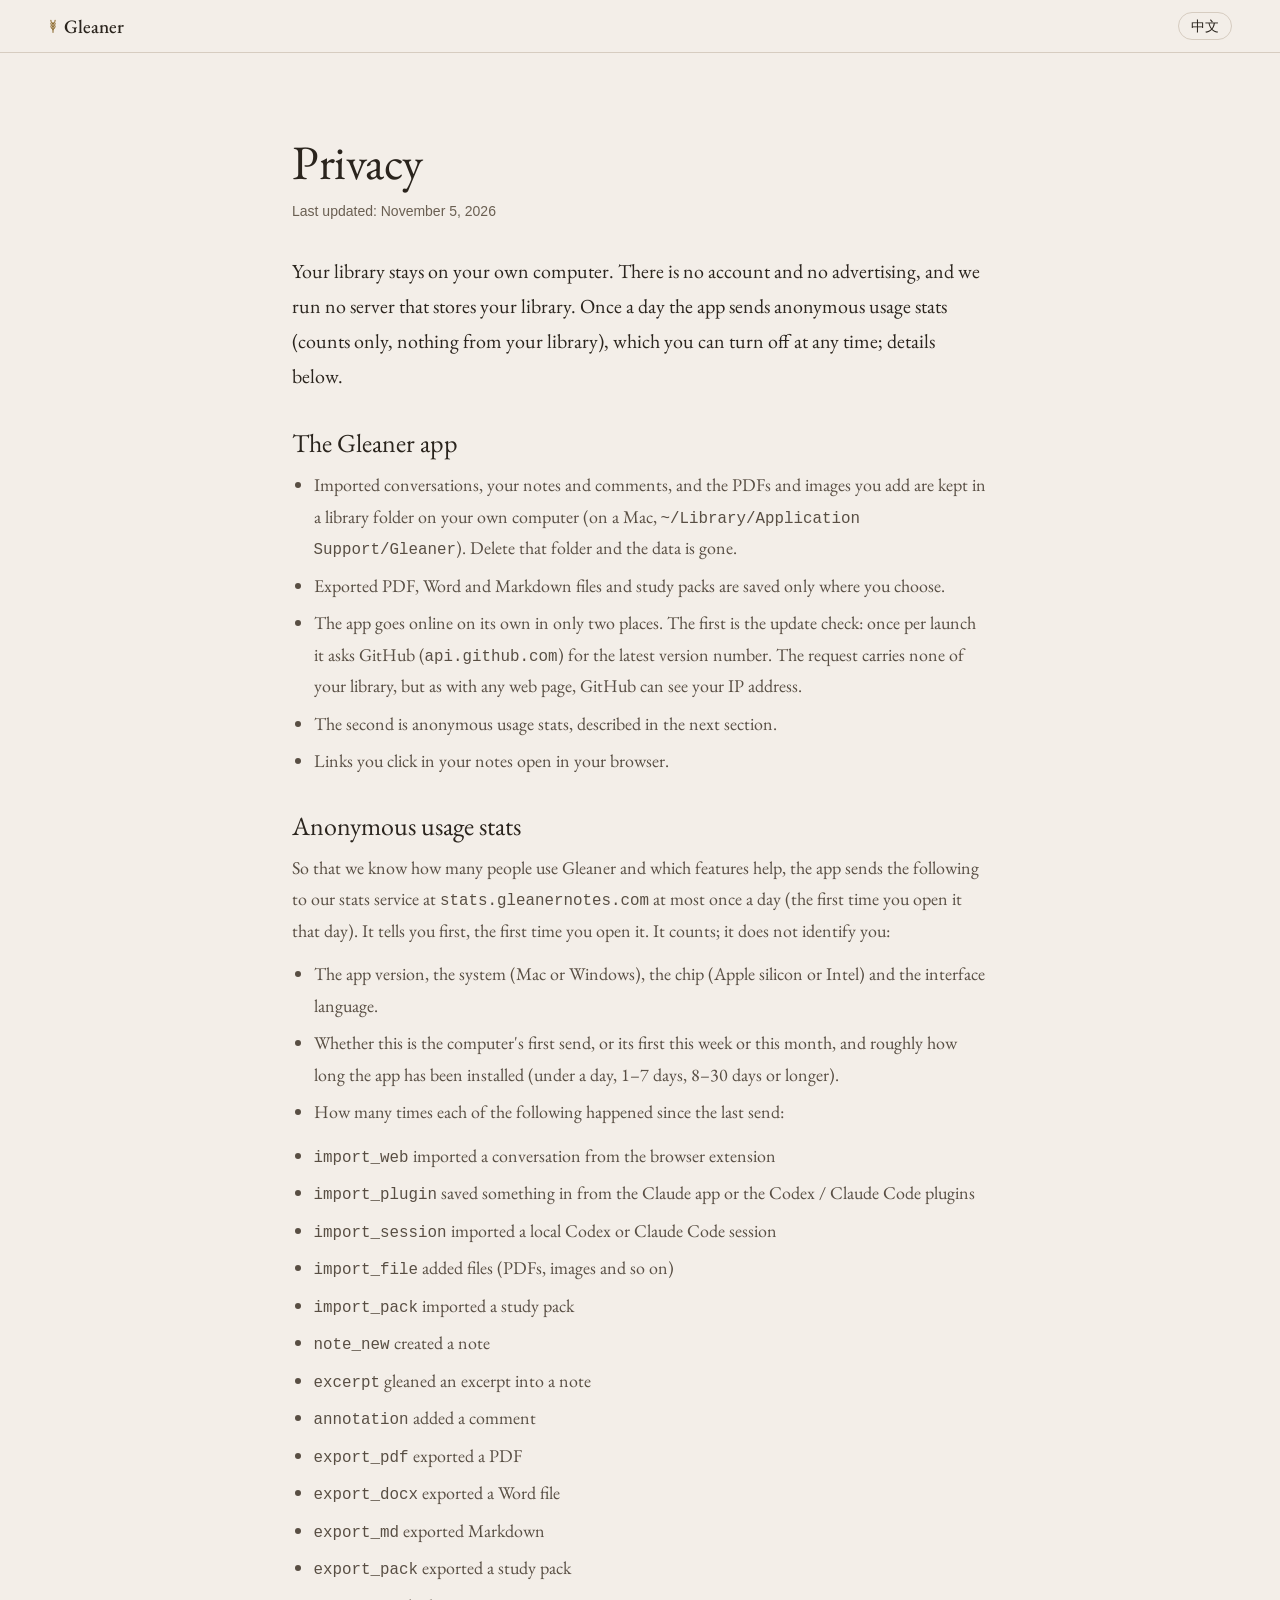
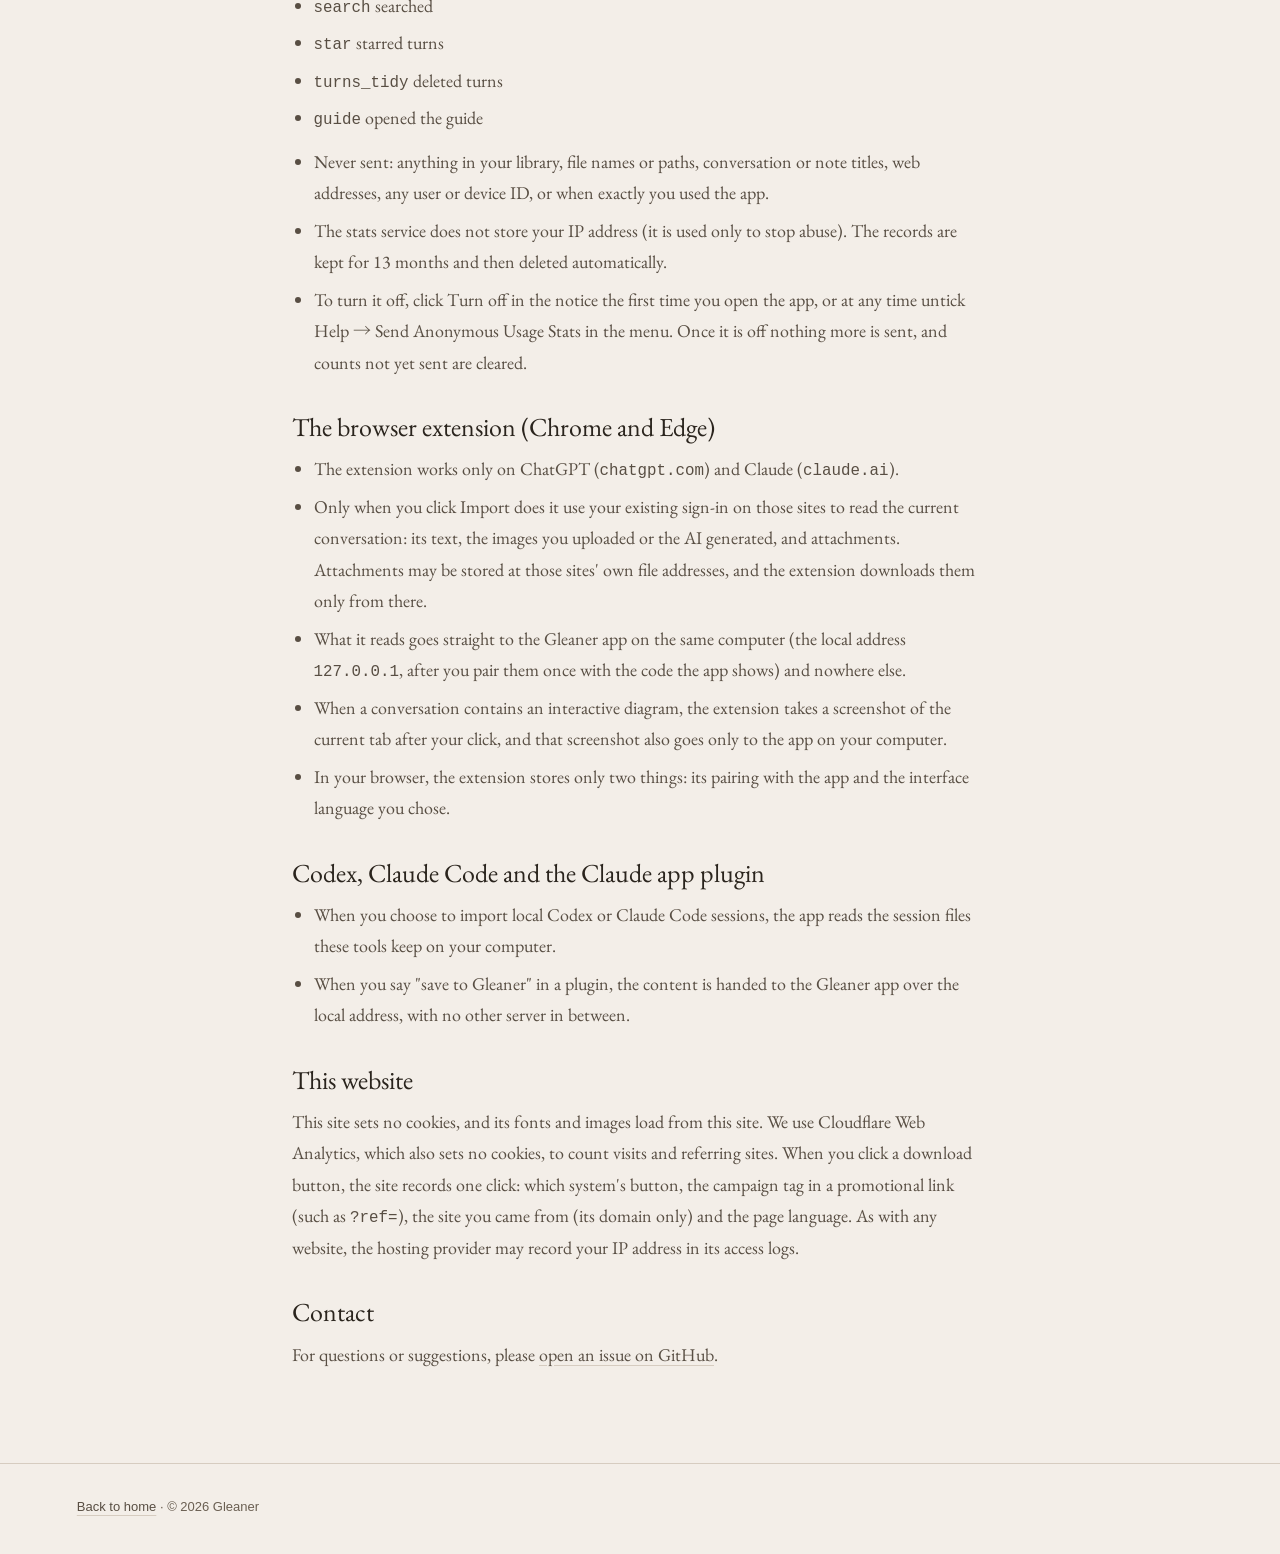
==== commit e511d446: "Homepage: anonymous visit and download-click counts, privacy page update" ====
--- a/privacy.html
+++ b/privacy.html
@@ -1,5 +1,5 @@
 <!doctype html>
-<html lang="zh-CN" data-lang="zh" data-title-zh="隐私说明 · 拾穗" data-title-en="Privacy · Gleaner">
+<html lang="zh-CN" data-lang="zh" data-title-zh="隐私说明 · 拾穗" data-title-en="Privacy · Gleaner" data-stats="https://stats.gleanernotes.com/v1/click">
 <head>
 <meta charset="utf-8">
 <meta name="viewport" content="width=device-width, initial-scale=1">
@@ -29,11 +29,11 @@
 <main id="main">
   <article class="doc">
     <h1><span lang="zh-CN">隐私说明</span><span lang="en">Privacy</span></h1>
-    <p class="updated"><span lang="zh-CN">最后更新：2026 年 10 月 31 日</span><span lang="en">Last updated: October 31, 2026</span></p>
+    <p class="updated"><span lang="zh-CN">最后更新：2026 年 11 月 5 日</span><span lang="en">Last updated: November 5, 2026</span></p>
 
     <p class="lead">
-      <span lang="zh-CN">拾穗不收集你的任何数据。没有账号，没有使用统计，没有广告；我们也没有用来存放你数据的服务器。</span>
-      <span lang="en">Gleaner collects none of your data. There is no account, no usage analytics and no advertising, and we run no server that stores your data.</span>
+      <span lang="zh-CN">你的资料只在你自己的电脑上。没有账号，没有广告；我们没有用来存放你资料的服务器。App 每天会发送一次匿名使用统计（只有次数，不含任何资料内容），可以随时关掉，详见下面。</span>
+      <span lang="en">Your library stays on your own computer. There is no account and no advertising, and we run no server that stores your library. Once a day the app sends anonymous usage stats (counts only, nothing from your library), which you can turn off at any time; details below.</span>
     </p>
 
     <h2><span lang="zh-CN">拾穗 App</span><span lang="en">The Gleaner app</span></h2>
@@ -47,13 +47,51 @@
         <span lang="en">Exported PDF, Word and Markdown files and study packs are saved only where you choose.</span>
       </li>
       <li>
-        <span lang="zh-CN">App 唯一主动联网的地方是检查新版本：每次启动时向 GitHub（<code>api.github.com</code>）查询一次最新的版本号。这次请求不带任何资料库内容，但和打开任何网页一样，GitHub 能看到你的 IP 地址。</span>
-        <span lang="en">The only time the app goes online on its own is to check for a new version: once per launch it asks GitHub (<code>api.github.com</code>) for the latest version number. The request carries none of your library, but as with any web page, GitHub can see your IP address.</span>
+        <span lang="zh-CN">App 主动联网的地方只有两处。第一处是检查新版本：每次启动时向 GitHub（<code>api.github.com</code>）查询一次最新的版本号。这次请求不带任何资料库内容，但和打开任何网页一样，GitHub 能看到你的 IP 地址。</span>
+        <span lang="en">The app goes online on its own in only two places. The first is the update check: once per launch it asks GitHub (<code>api.github.com</code>) for the latest version number. The request carries none of your library, but as with any web page, GitHub can see your IP address.</span>
+      </li>
+      <li>
+        <span lang="zh-CN">第二处是匿名使用统计，见下一节。</span>
+        <span lang="en">The second is anonymous usage stats, described in the next section.</span>
       </li>
       <li>
         <span lang="zh-CN">你在笔记里点链接时，链接用你的浏览器打开。</span>
         <span lang="en">Links you click in your notes open in your browser.</span>
       </li>
+    </ul>
+
+    <h2 id="usage-stats"><span lang="zh-CN">匿名使用统计</span><span lang="en">Anonymous usage stats</span></h2>
+    <p>
+      <span lang="zh-CN">为了知道有多少人在用、哪些功能有用，App 每天最多一次（当天第一次打开时）向我们的统计服务 <code>stats.gleanernotes.com</code> 发送下面这些，第一次打开时会先提示你。只计数，不认人：</span>
+      <span lang="en">So that we know how many people use Gleaner and which features help, the app sends the following to our stats service at <code>stats.gleanernotes.com</code> at most once a day (the first time you open it that day). It tells you first, the first time you open it. It counts; it does not identify you:</span>
+    </p>
+    <ul>
+      <li><span lang="zh-CN">App 的版本号、系统（Mac 或 Windows）、芯片（Apple 芯片或 Intel）、界面语言。</span><span lang="en">The app version, the system (Mac or Windows), the chip (Apple silicon or Intel) and the interface language.</span></li>
+      <li><span lang="zh-CN">是不是这台电脑第一次发、是不是本周或本月第一次发，以及装了多久（不到 1 天、1–7 天、8–30 天、更久）。</span><span lang="en">Whether this is the computer's first send, or its first this week or this month, and roughly how long the app has been installed (under a day, 1–7 days, 8–30 days or longer).</span></li>
+      <li><span lang="zh-CN">上次发送以来，下面每件事各做了几次：</span><span lang="en">How many times each of the following happened since the last send:</span></li>
+    </ul>
+    <ul data-feature-keys>
+      <li><code>import_web</code> <span lang="zh-CN">从浏览器扩展导入一份对话</span><span lang="en">imported a conversation from the browser extension</span></li>
+      <li><code>import_plugin</code> <span lang="zh-CN">从 Claude 应用或 Codex、Claude Code 插件存进来一份</span><span lang="en">saved something in from the Claude app or the Codex / Claude Code plugins</span></li>
+      <li><code>import_session</code> <span lang="zh-CN">导入一份本机的 Codex 或 Claude Code 会话</span><span lang="en">imported a local Codex or Claude Code session</span></li>
+      <li><code>import_file</code> <span lang="zh-CN">加进来文件（PDF、图片等）</span><span lang="en">added files (PDFs, images and so on)</span></li>
+      <li><code>import_pack</code> <span lang="zh-CN">导入学习笔记包</span><span lang="en">imported a study pack</span></li>
+      <li><code>note_new</code> <span lang="zh-CN">新建笔记</span><span lang="en">created a note</span></li>
+      <li><code>excerpt</code> <span lang="zh-CN">拾进笔记一段摘录</span><span lang="en">gleaned an excerpt into a note</span></li>
+      <li><code>annotation</code> <span lang="zh-CN">新建一条备注</span><span lang="en">added a comment</span></li>
+      <li><code>export_pdf</code> <span lang="zh-CN">导出 PDF</span><span lang="en">exported a PDF</span></li>
+      <li><code>export_docx</code> <span lang="zh-CN">导出 Word</span><span lang="en">exported a Word file</span></li>
+      <li><code>export_md</code> <span lang="zh-CN">导出 Markdown</span><span lang="en">exported Markdown</span></li>
+      <li><code>export_pack</code> <span lang="zh-CN">导出学习笔记包</span><span lang="en">exported a study pack</span></li>
+      <li><code>search</code> <span lang="zh-CN">搜索</span><span lang="en">searched</span></li>
+      <li><code>star</code> <span lang="zh-CN">给轮次打星标</span><span lang="en">starred turns</span></li>
+      <li><code>turns_tidy</code> <span lang="zh-CN">删除轮次</span><span lang="en">deleted turns</span></li>
+      <li><code>guide</code> <span lang="zh-CN">打开使用说明</span><span lang="en">opened the guide</span></li>
+    </ul>
+    <ul>
+      <li><span lang="zh-CN">不发送：资料库里的任何内容、文件名和路径、对话或笔记的标题、网址、用户编号或设备编号、具体的使用时间。</span><span lang="en">Never sent: anything in your library, file names or paths, conversation or note titles, web addresses, any user or device ID, or when exactly you used the app.</span></li>
+      <li><span lang="zh-CN">统计服务不保存你的 IP 地址（它只用来防止有人刷数据）。明细保留 13 个月，之后自动删除。</span><span lang="en">The stats service does not store your IP address (it is used only to stop abuse). The records are kept for 13 months and then deleted automatically.</span></li>
+      <li><span lang="zh-CN">怎么关：第一次打开时的提示里点"关闭统计"，或者随时在菜单"帮助 → 发送匿名使用统计"里取消勾选。关掉后不再发送，还没发出去的次数也一起清掉。</span><span lang="en">To turn it off, click Turn off in the notice the first time you open the app, or at any time untick Help → Send Anonymous Usage Stats in the menu. Once it is off nothing more is sent, and counts not yet sent are cleared.</span></li>
     </ul>
 
     <h2><span lang="zh-CN">浏览器扩展（Chrome、Edge）</span><span lang="en">The browser extension (Chrome and Edge)</span></h2>
@@ -94,8 +132,8 @@
 
     <h2><span lang="zh-CN">这个网站</span><span lang="en">This website</span></h2>
     <p>
-      <span lang="zh-CN">本站不用 Cookie，不做访问统计，字体和图片都从本站加载。和所有网站一样，托管网站的服务商可能会在访问日志里记下你的 IP 地址。</span>
-      <span lang="en">This site sets no cookies and runs no analytics; its fonts and images load from this site. As with any website, the hosting provider may record your IP address in its access logs.</span>
+      <span lang="zh-CN">本站不用 Cookie，字体和图片都从本站加载。我们用 Cloudflare 网页分析统计访问量和来源网站，它也不用 Cookie。你点下载按钮时，网站会记一次点击：哪个系统的按钮、推广链接里的渠道标记（比如 <code>?ref=</code>）、你从哪个网站来（只记域名）和页面语言。和所有网站一样，托管网站的服务商可能会在访问日志里记下你的 IP 地址。</span>
+      <span lang="en">This site sets no cookies, and its fonts and images load from this site. We use Cloudflare Web Analytics, which also sets no cookies, to count visits and referring sites. When you click a download button, the site records one click: which system's button, the campaign tag in a promotional link (such as <code>?ref=</code>), the site you came from (its domain only) and the page language. As with any website, the hosting provider may record your IP address in its access logs.</span>
     </p>
 
     <h2><span lang="zh-CN">联系</span><span lang="en">Contact</span></h2>
@@ -109,5 +147,6 @@
 <footer class="foot">
   <p><a class="link" href="./"><span lang="zh-CN">返回主页</span><span lang="en">Back to home</span></a> · © 2026 Gleaner</p>
 </footer>
+<script defer src="https://static.cloudflareinsights.com/beacon.min.js" data-cf-beacon='{"token":"7454918f452b482b9119001f5b6639af"}'></script>
 </body>
 </html>
--- a/site.css
+++ b/site.css
@@ -178,13 +178,34 @@
 .js .hero { animation: dawn var(--t-stage) var(--ease) both; }
 @keyframes dawn { from { opacity: 0; } to { opacity: 1; } }
 
+/* 功能介绍（试用反馈 C4，docs/design/homepage-v2.md）：每个功能左边文字、右边循环短片；短片只在看得见时播放 */
+.sr-only { position: absolute; width: 1px; height: 1px; padding: 0; margin: -1px; overflow: hidden; clip: rect(0 0 0 0); white-space: nowrap; border: 0; }
+.origin { max-width: 30em; margin: calc(-1 * var(--space-4)) 0 var(--space-7); font: 400 15px/1.8 var(--sans); color: rgba(248, 245, 240, 0.86); }
+.feature { display: grid; grid-template-columns: minmax(0, 5fr) minmax(0, 7fr); gap: clamp(24px, 4vw, 56px); align-items: center; margin-top: clamp(32px, 6vh, 64px); }
+.feature-n { margin: 0 0 var(--space-2); font: 400 13px/1 var(--latin); letter-spacing: var(--tracking-label); color: var(--wheat); }
+.feature .say p { margin: var(--space-3) 0 0; }
+.feature-list { margin: var(--space-4) 0 0; padding-left: 1.1em; color: var(--ink-2); font-size: 16px; line-height: 1.7; }
+.feature-list li { margin: var(--space-2) 0; }
+.feature-list b { color: var(--ink); font-weight: 600; }
+.clip video { display: block; width: 100%; height: auto; aspect-ratio: 16 / 10; border-radius: var(--radius-lg); border: var(--line) solid var(--rule); box-shadow: 0 30px 70px -45px rgba(28, 24, 19, 0.55); background: var(--paper); }
+.zoom video { width: min(94vw, 1280px); max-height: 90vh; height: auto; border-radius: var(--radius-lg); box-shadow: 0 40px 90px -40px rgba(0, 0, 0, 0.7); }
+.install { margin-top: clamp(24px, 4vh, 40px); }
+.install .ways { margin-top: var(--space-5); }
+.install h3 { font: 500 15px/1.4 var(--sans); letter-spacing: var(--tracking-label); color: var(--wheat); margin: 0 0 var(--space-3); }
+.local-line { margin-top: clamp(32px, 6vh, 56px); }
+
 /* 窄屏：一栏 */
 @media (max-width: 860px) {
   body { font-size: 17px; }
   .plate figcaption { left: clamp(20px, 6vw, 96px); right: auto; text-align: left; bottom: var(--space-4); font-size: 11px; }
   .hero-text { padding-bottom: var(--space-7); }
-  .steps, .name { grid-template-columns: 1fr; }
+  .steps, .name, .feature { grid-template-columns: 1fr; }
   .ways { grid-template-columns: 1fr; }
   .brand { max-width: 200px; }
   .lede { font-size: 19px; }
 }
+
+/* 第 1 个功能放两段短片（网页扩展、本机会话），上下排，各带一行小标题（docs/design/homepage-clips-v3.md） */
+.clips { display: grid; gap: var(--space-6); }
+.clip-fig { margin: 0; }
+.clip-cap { margin: 0 0 var(--space-3); font-size: 14px; color: var(--ink-2); letter-spacing: 0.02em; }
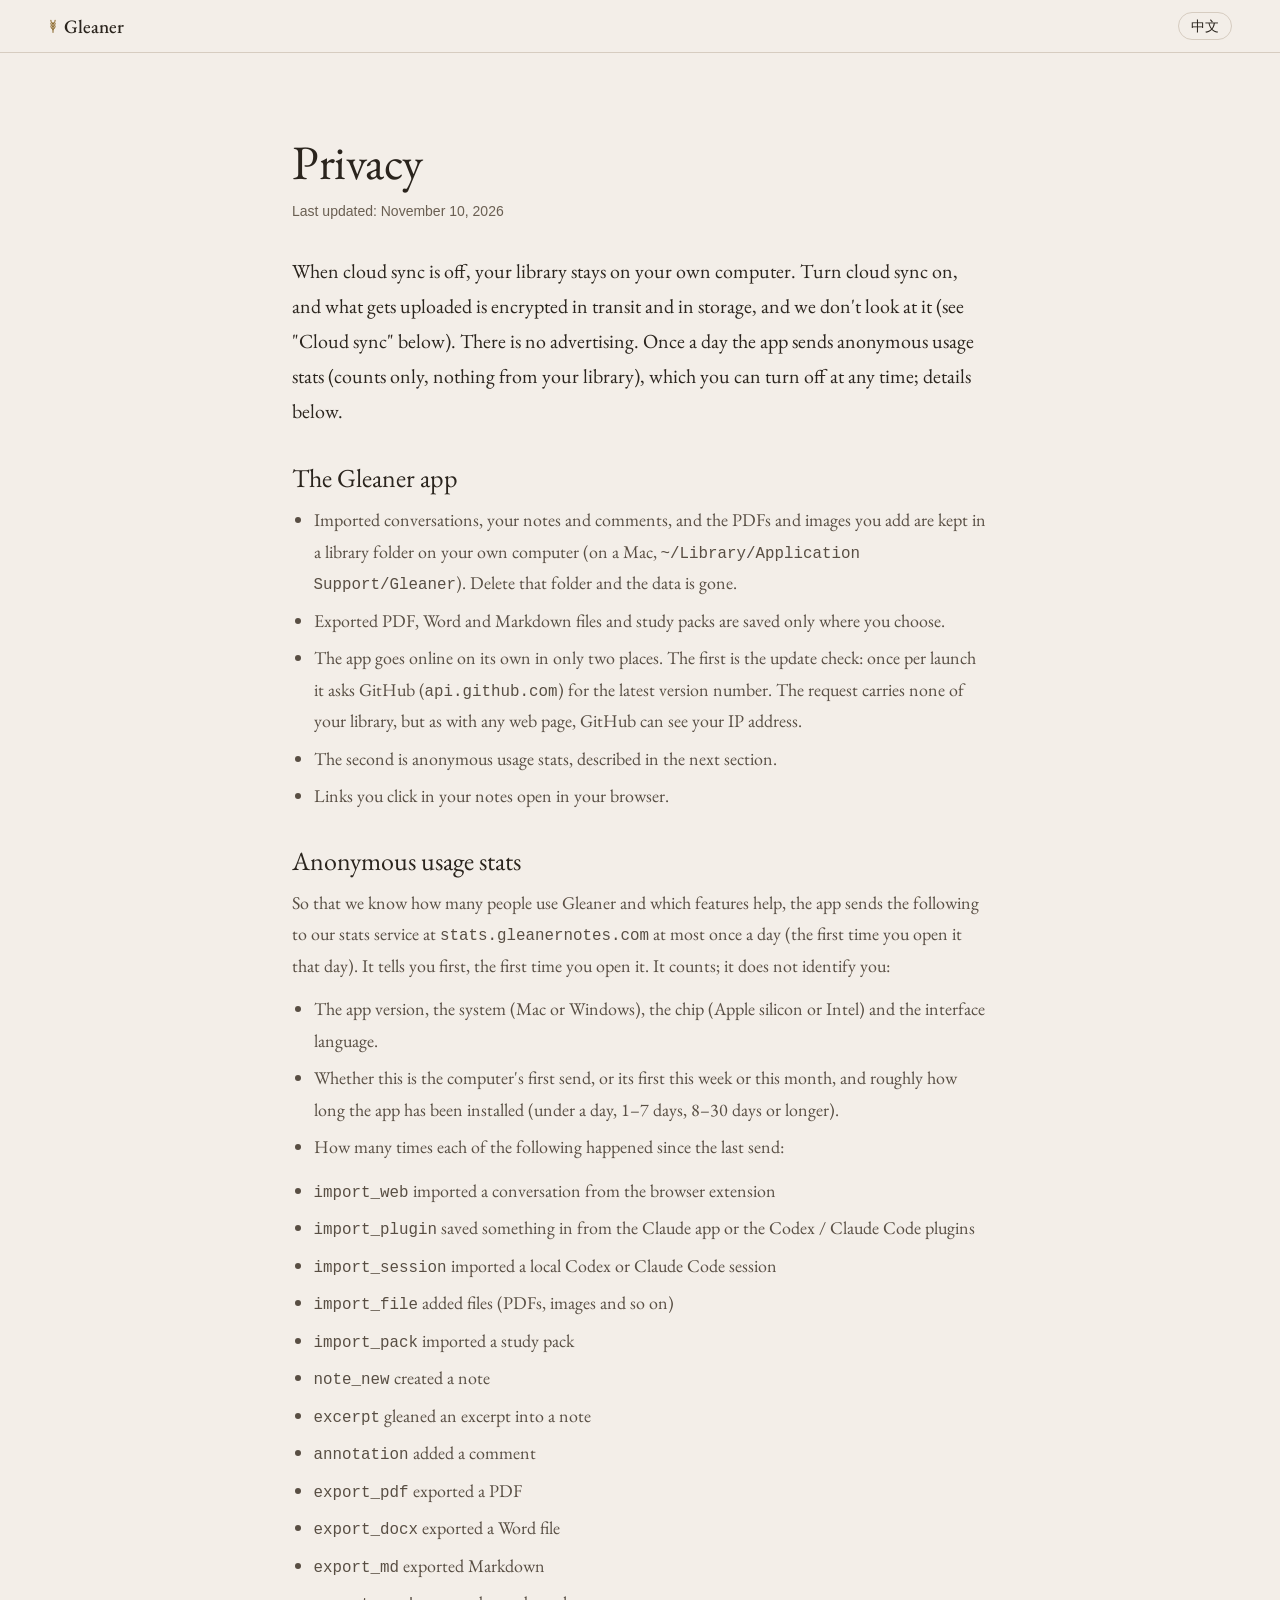
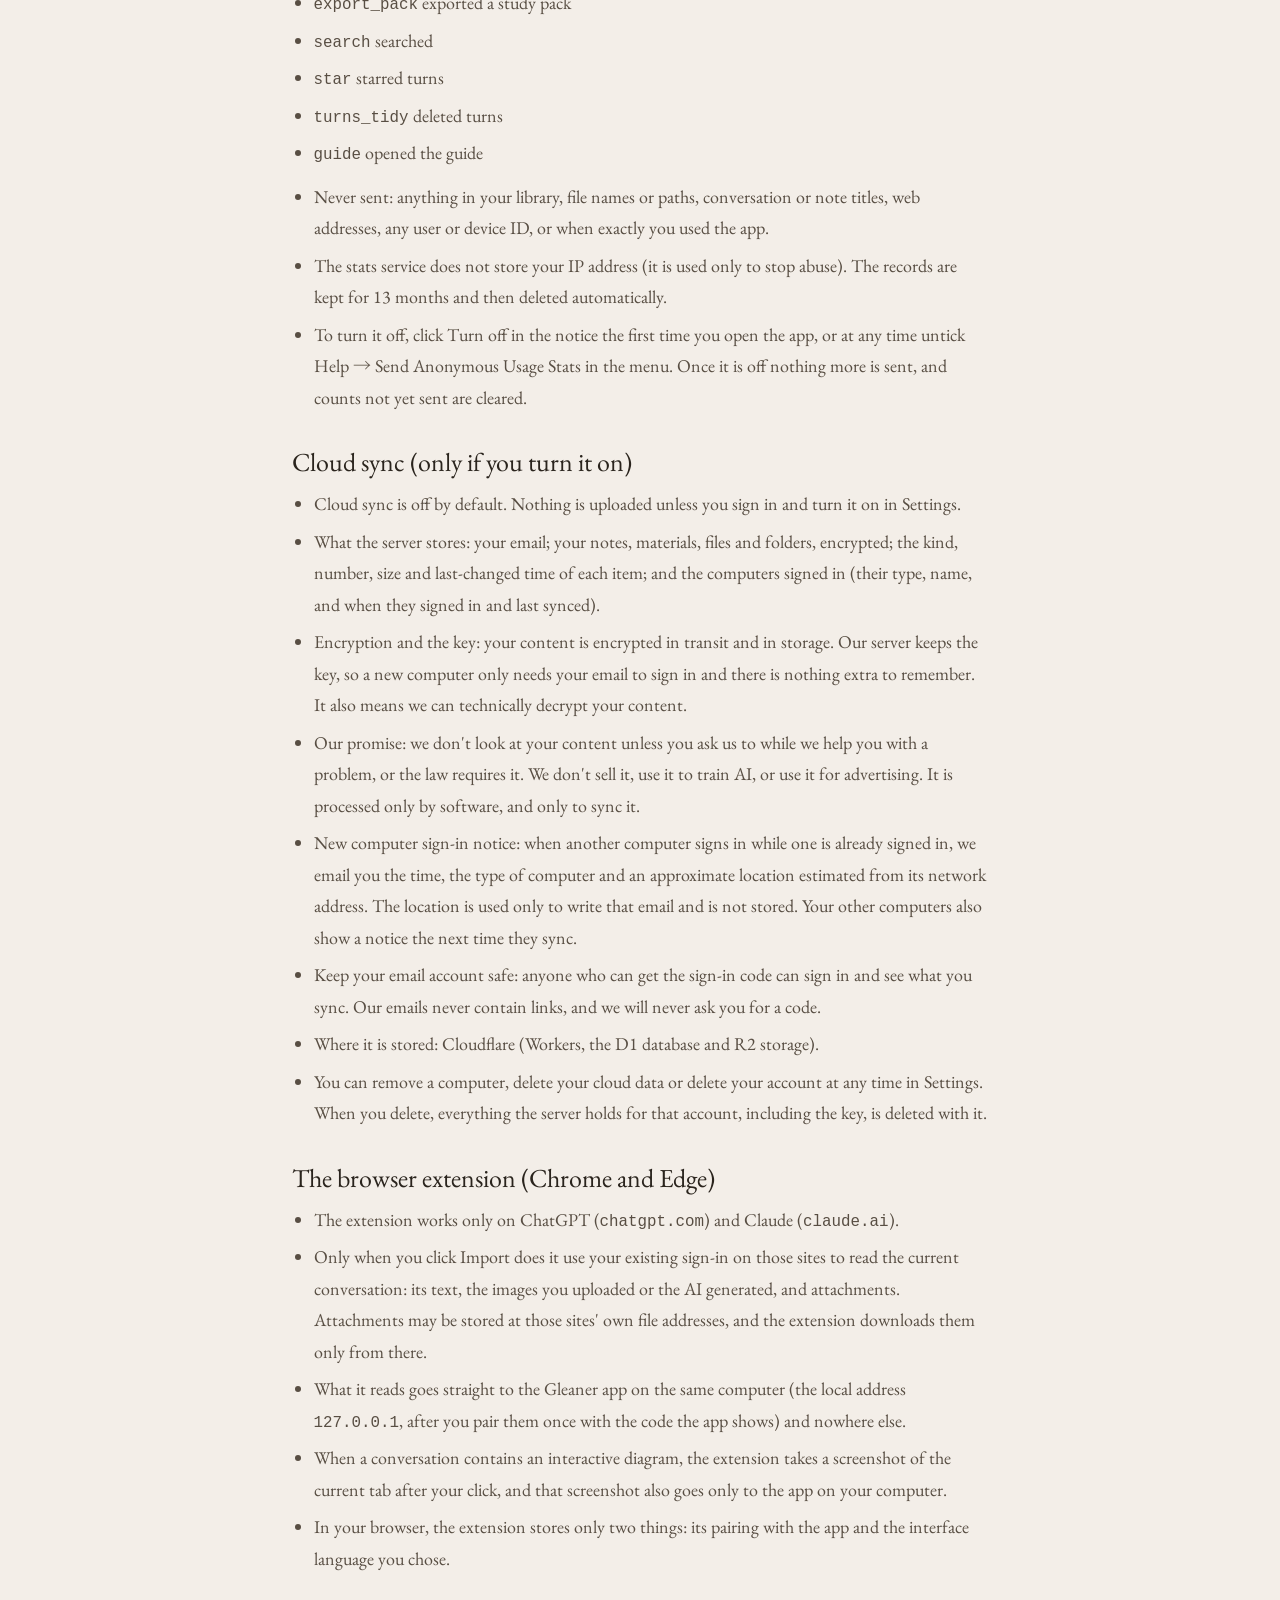
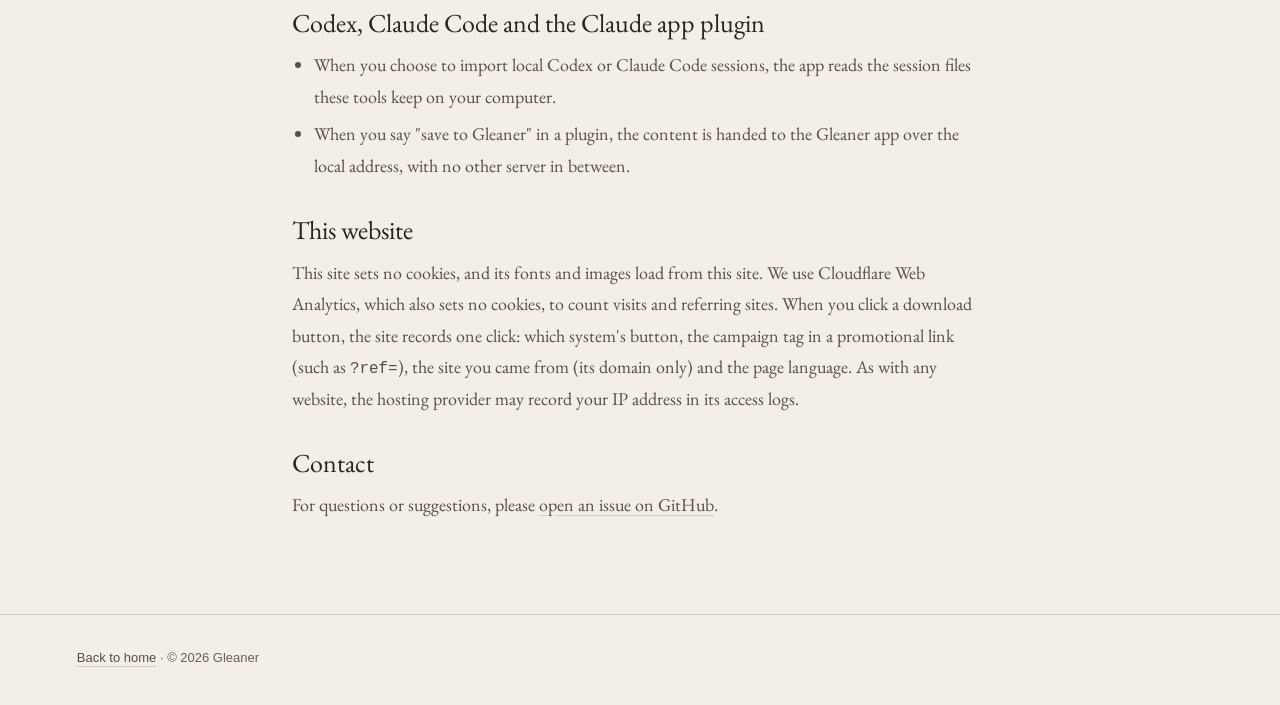
==== commit 42d44c34: "Homepage and privacy for 0.4.0: cloud sync, Intel Mac download Co-Authored-By: Claude Opus 5.5 <nore" ====
--- a/privacy.html
+++ b/privacy.html
@@ -4,7 +4,7 @@
 <meta charset="utf-8">
 <meta name="viewport" content="width=device-width, initial-scale=1">
 <title>隐私说明 · 拾穗</title>
-<meta name="description" content="拾穗（Gleaner）不收集你的任何数据：对话和笔记只存在你自己的电脑上。Gleaner collects none of your data: conversations and notes stay on your own computer.">
+<meta name="description" content="拾穗（Gleaner）不开云同步时，资料只在你自己的电脑上；开了云同步，内容加密传输和存放，我们不会查看。Gleaner: with cloud sync off, your library stays on your own computer; turn it on, and your content is encrypted in transit and in storage, and we don't look at it.">
 <link rel="icon" type="image/png" href="img/favicon.png">
 <link rel="stylesheet" href="fonts.css">
 <link rel="stylesheet" href="tokens.css">
@@ -29,11 +29,11 @@
 <main id="main">
   <article class="doc">
     <h1><span lang="zh-CN">隐私说明</span><span lang="en">Privacy</span></h1>
-    <p class="updated"><span lang="zh-CN">最后更新：2026 年 11 月 5 日</span><span lang="en">Last updated: November 5, 2026</span></p>
+    <p class="updated"><span lang="zh-CN">最后更新：2026 年 11 月 10 日</span><span lang="en">Last updated: November 10, 2026</span></p>
 
     <p class="lead">
-      <span lang="zh-CN">你的资料只在你自己的电脑上。没有账号，没有广告；我们没有用来存放你资料的服务器。App 每天会发送一次匿名使用统计（只有次数，不含任何资料内容），可以随时关掉，详见下面。</span>
-      <span lang="en">Your library stays on your own computer. There is no account and no advertising, and we run no server that stores your library. Once a day the app sends anonymous usage stats (counts only, nothing from your library), which you can turn off at any time; details below.</span>
+      <span lang="zh-CN">不开云同步时，资料库只在你自己的电脑上。开了云同步，传上去的内容加密传输和存放，我们不会查看（详见下面"云同步"一节）。没有广告。App 每天会发送一次匿名使用统计（只有次数，不含任何资料内容），可以随时关掉，详见下面。</span>
+      <span lang="en">When cloud sync is off, your library stays on your own computer. Turn cloud sync on, and what gets uploaded is encrypted in transit and in storage, and we don't look at it (see "Cloud sync" below). There is no advertising. Once a day the app sends anonymous usage stats (counts only, nothing from your library), which you can turn off at any time; details below.</span>
     </p>
 
     <h2><span lang="zh-CN">拾穗 App</span><span lang="en">The Gleaner app</span></h2>
@@ -94,6 +94,18 @@
       <li><span lang="zh-CN">怎么关：第一次打开时的提示里点"关闭统计"，或者随时在菜单"帮助 → 发送匿名使用统计"里取消勾选。关掉后不再发送，还没发出去的次数也一起清掉。</span><span lang="en">To turn it off, click Turn off in the notice the first time you open the app, or at any time untick Help → Send Anonymous Usage Stats in the menu. Once it is off nothing more is sent, and counts not yet sent are cleared.</span></li>
     </ul>
 
+    <h2 id="cloud-sync"><span lang="zh-CN">云同步（自己开启才有）</span><span lang="en">Cloud sync (only if you turn it on)</span></h2>
+    <ul>
+      <li><span lang="zh-CN">云同步默认关闭，只有你在设置里登录并开启才会上传。</span><span lang="en">Cloud sync is off by default. Nothing is uploaded unless you sign in and turn it on in Settings.</span></li>
+      <li><span lang="zh-CN">服务器保存什么：你的邮箱；加密后的笔记、材料、文件和文件夹；每条记录的种类、条数、大小和修改时间；登录的电脑（类型、名字、登录和最近同步的时间）。</span><span lang="en">What the server stores: your email; your notes, materials, files and folders, encrypted; the kind, number, size and last-changed time of each item; and the computers signed in (their type, name, and when they signed in and last synced).</span></li>
+      <li><span lang="zh-CN">加密和钥匙：内容在传输和存放时都是加密的。钥匙由我们的服务器保管，所以换电脑只要用邮箱登录，不需要记什么恢复用的密码；这也意味着我们在技术上能解开你的内容。</span><span lang="en">Encryption and the key: your content is encrypted in transit and in storage. Our server keeps the key, so a new computer only needs your email to sign in and there is nothing extra to remember. It also means we can technically decrypt your content.</span></li>
+      <li><span lang="zh-CN">我们的承诺：我们不会查看你的内容，除非你为了排查问题主动请我们看，或者法律要求；不卖给任何人、不拿去训练 AI、不用来做广告。内容只由程序为同步而处理。</span><span lang="en">Our promise: we don't look at your content unless you ask us to while we help you with a problem, or the law requires it. We don't sell it, use it to train AI, or use it for advertising. It is processed only by software, and only to sync it.</span></li>
+      <li><span lang="zh-CN">新电脑登录提醒：账号已经有电脑登录着时，又有一台新电脑登录，我们会给你的邮箱发一封提醒，写明时间、电脑类型和按网络地址估计的大概地区；大概地区只用来写这封邮件，不保存。别的电脑下次同步时也会提示一次。</span><span lang="en">New computer sign-in notice: when another computer signs in while one is already signed in, we email you the time, the type of computer and an approximate location estimated from its network address. The location is used only to write that email and is not stored. Your other computers also show a notice the next time they sync.</span></li>
+      <li><span lang="zh-CN">保护好你的邮箱：能收到登录验证码的人就能登录、看到你同步的内容。我们的邮件里从来不放链接，也不会问你要验证码。</span><span lang="en">Keep your email account safe: anyone who can get the sign-in code can sign in and see what you sync. Our emails never contain links, and we will never ask you for a code.</span></li>
+      <li><span lang="zh-CN">存放在哪里：Cloudflare（Workers、D1 数据库、R2 存储）。</span><span lang="en">Where it is stored: Cloudflare (Workers, the D1 database and R2 storage).</span></li>
+      <li><span lang="zh-CN">你可以随时在设置里撤销某台电脑、删除云端数据或删除账号；删除后，服务器上这个账号的内容和钥匙一起删掉。</span><span lang="en">You can remove a computer, delete your cloud data or delete your account at any time in Settings. When you delete, everything the server holds for that account, including the key, is deleted with it.</span></li>
+    </ul>
+
     <h2><span lang="zh-CN">浏览器扩展（Chrome、Edge）</span><span lang="en">The browser extension (Chrome and Edge)</span></h2>
     <ul>
       <li>
--- a/site.css
+++ b/site.css
@@ -144,6 +144,11 @@
 .download .btn { background: var(--ink); color: var(--paper); }
 .download .btn:hover { background: var(--ink-2); }
 .get-note { max-width: 30em; margin: var(--space-5) auto 0; font-size: 15px; color: var(--ink-2); }
+.get-one[hidden] { display: none; }
+.get-other { margin: var(--space-5) auto 0; font-size: 15px; color: var(--ink-2); }
+.get-switch { font: inherit; color: var(--ink); background: none; border: 0; padding: 4px 2px; margin: 0 6px; text-decoration: underline; text-decoration-color: var(--rule); text-underline-offset: 3px; cursor: pointer; }
+.get-switch:hover { text-decoration-color: currentColor; }
+.get-switch[hidden] { display: none; }
 
 /* 隐私说明：顶栏不压在画上，用纸色和墨色 */
 .top.on-paper { position: static; color: var(--ink); border-bottom: var(--line) solid var(--rule); }
